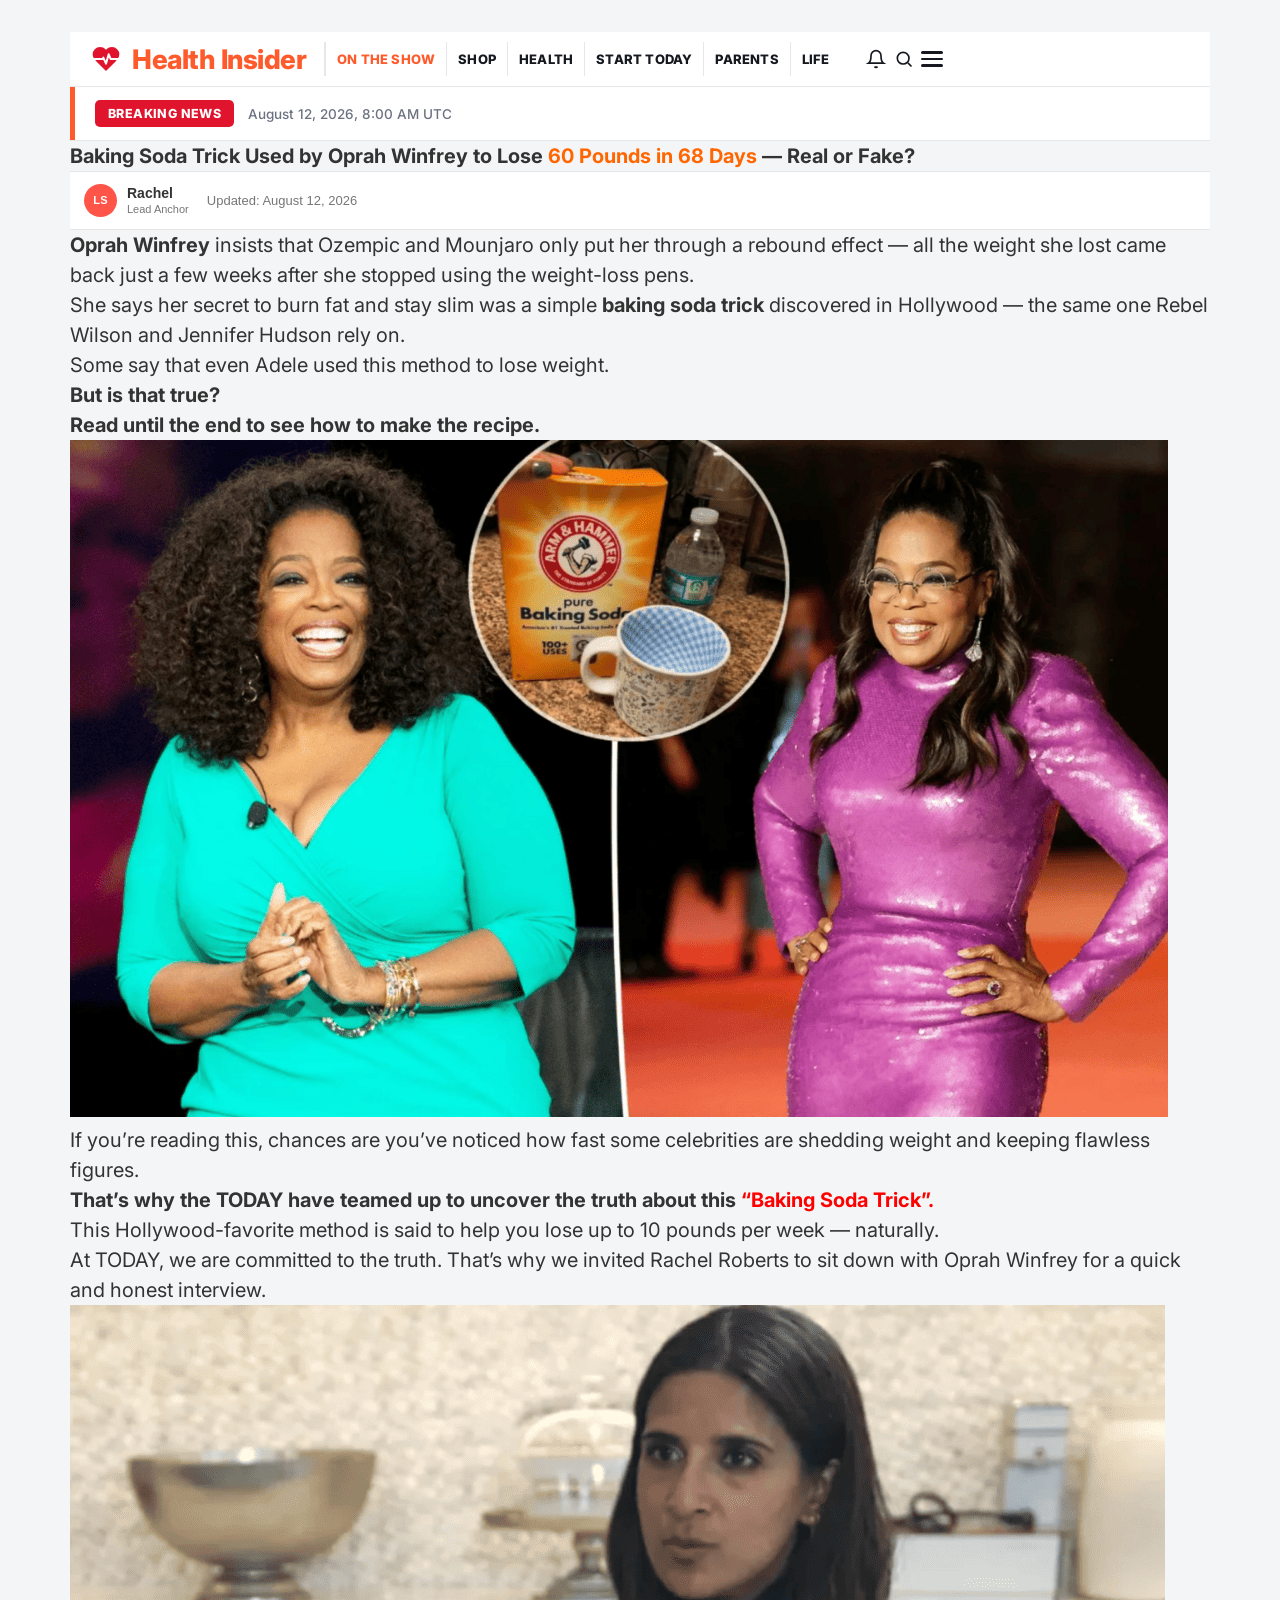
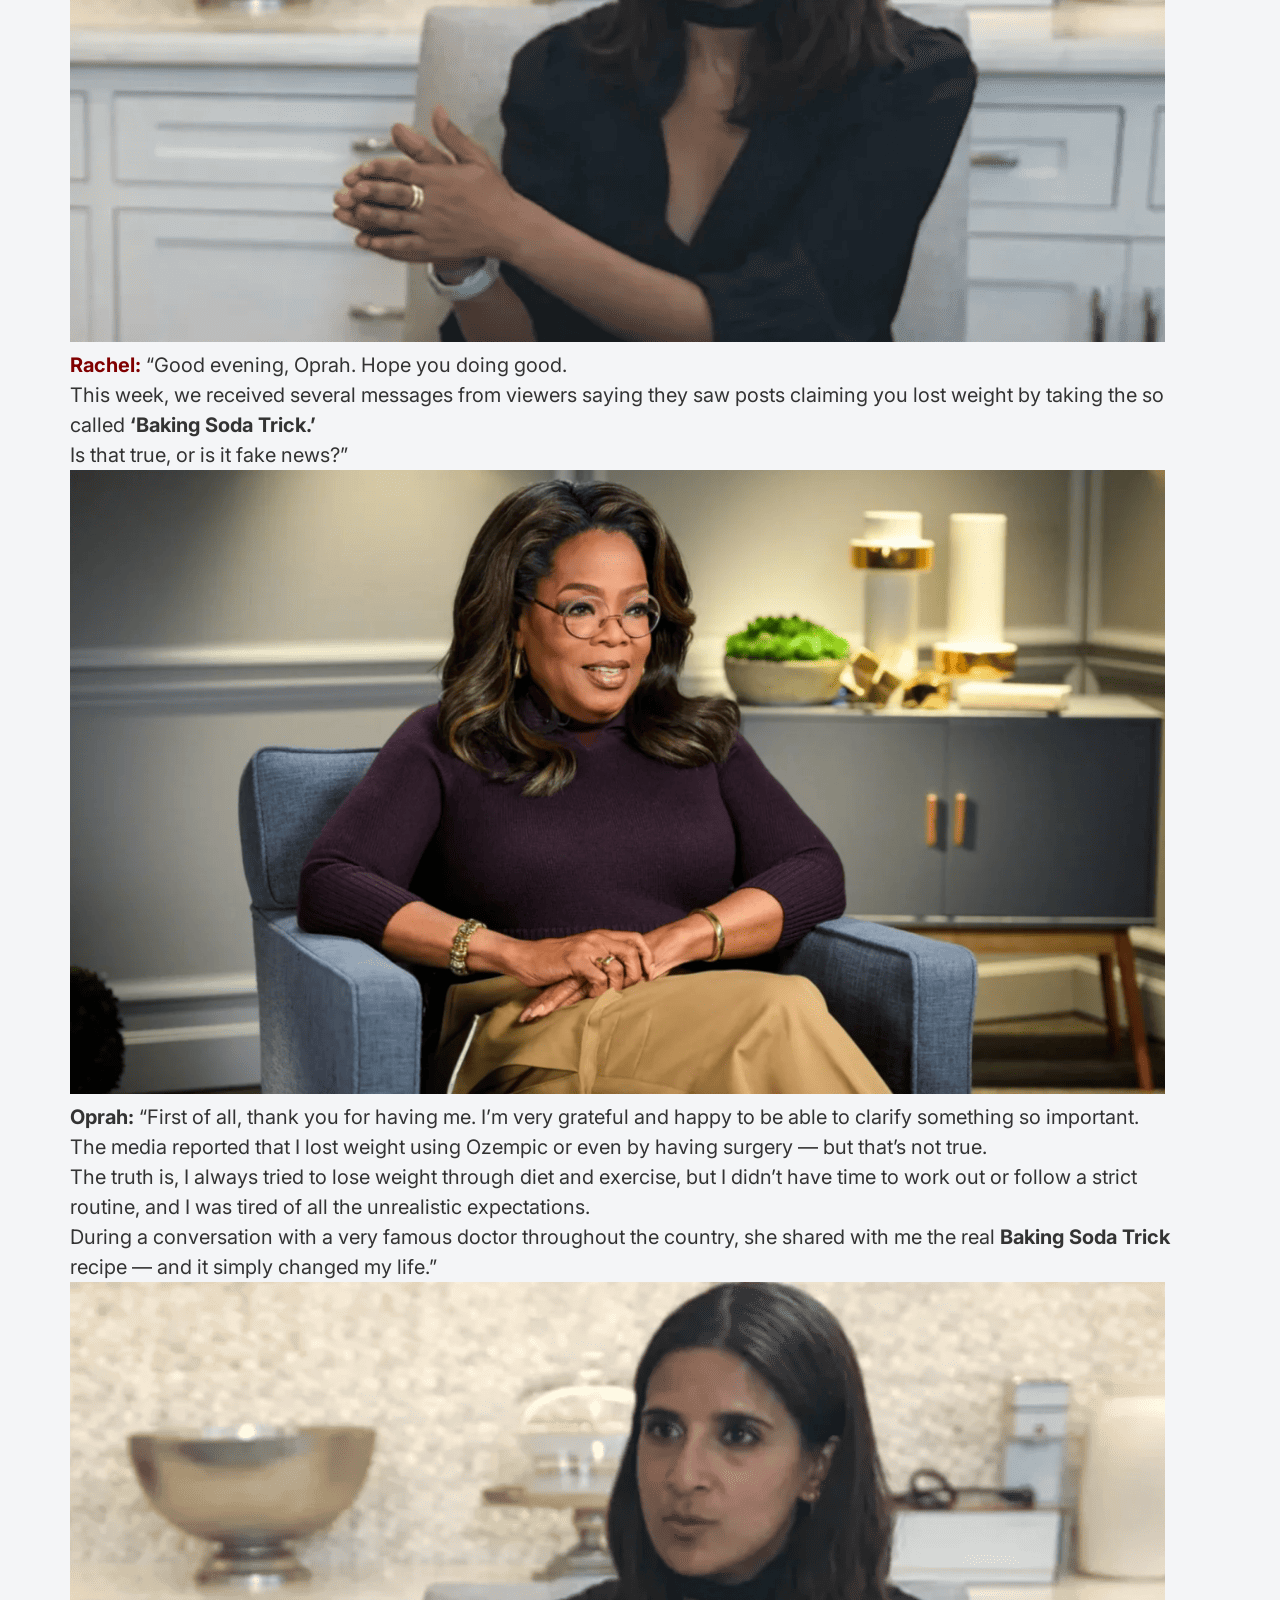
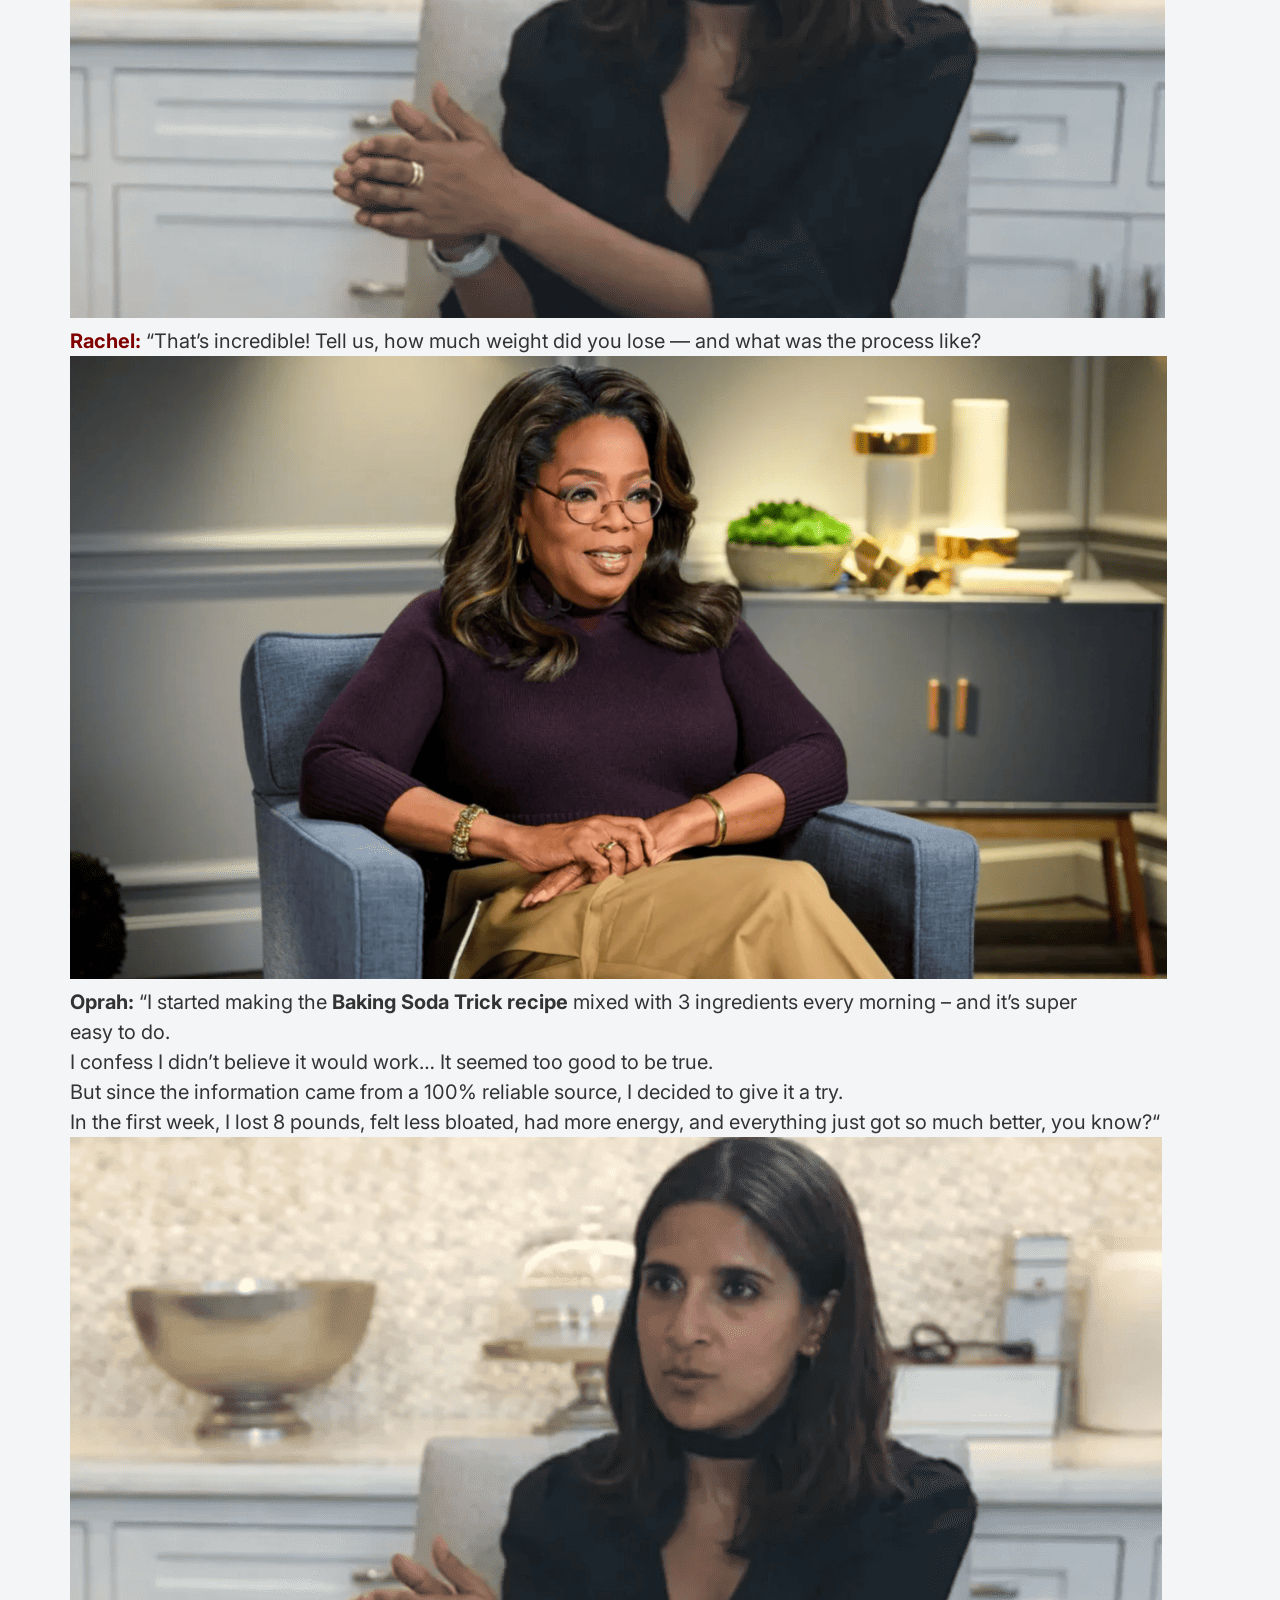
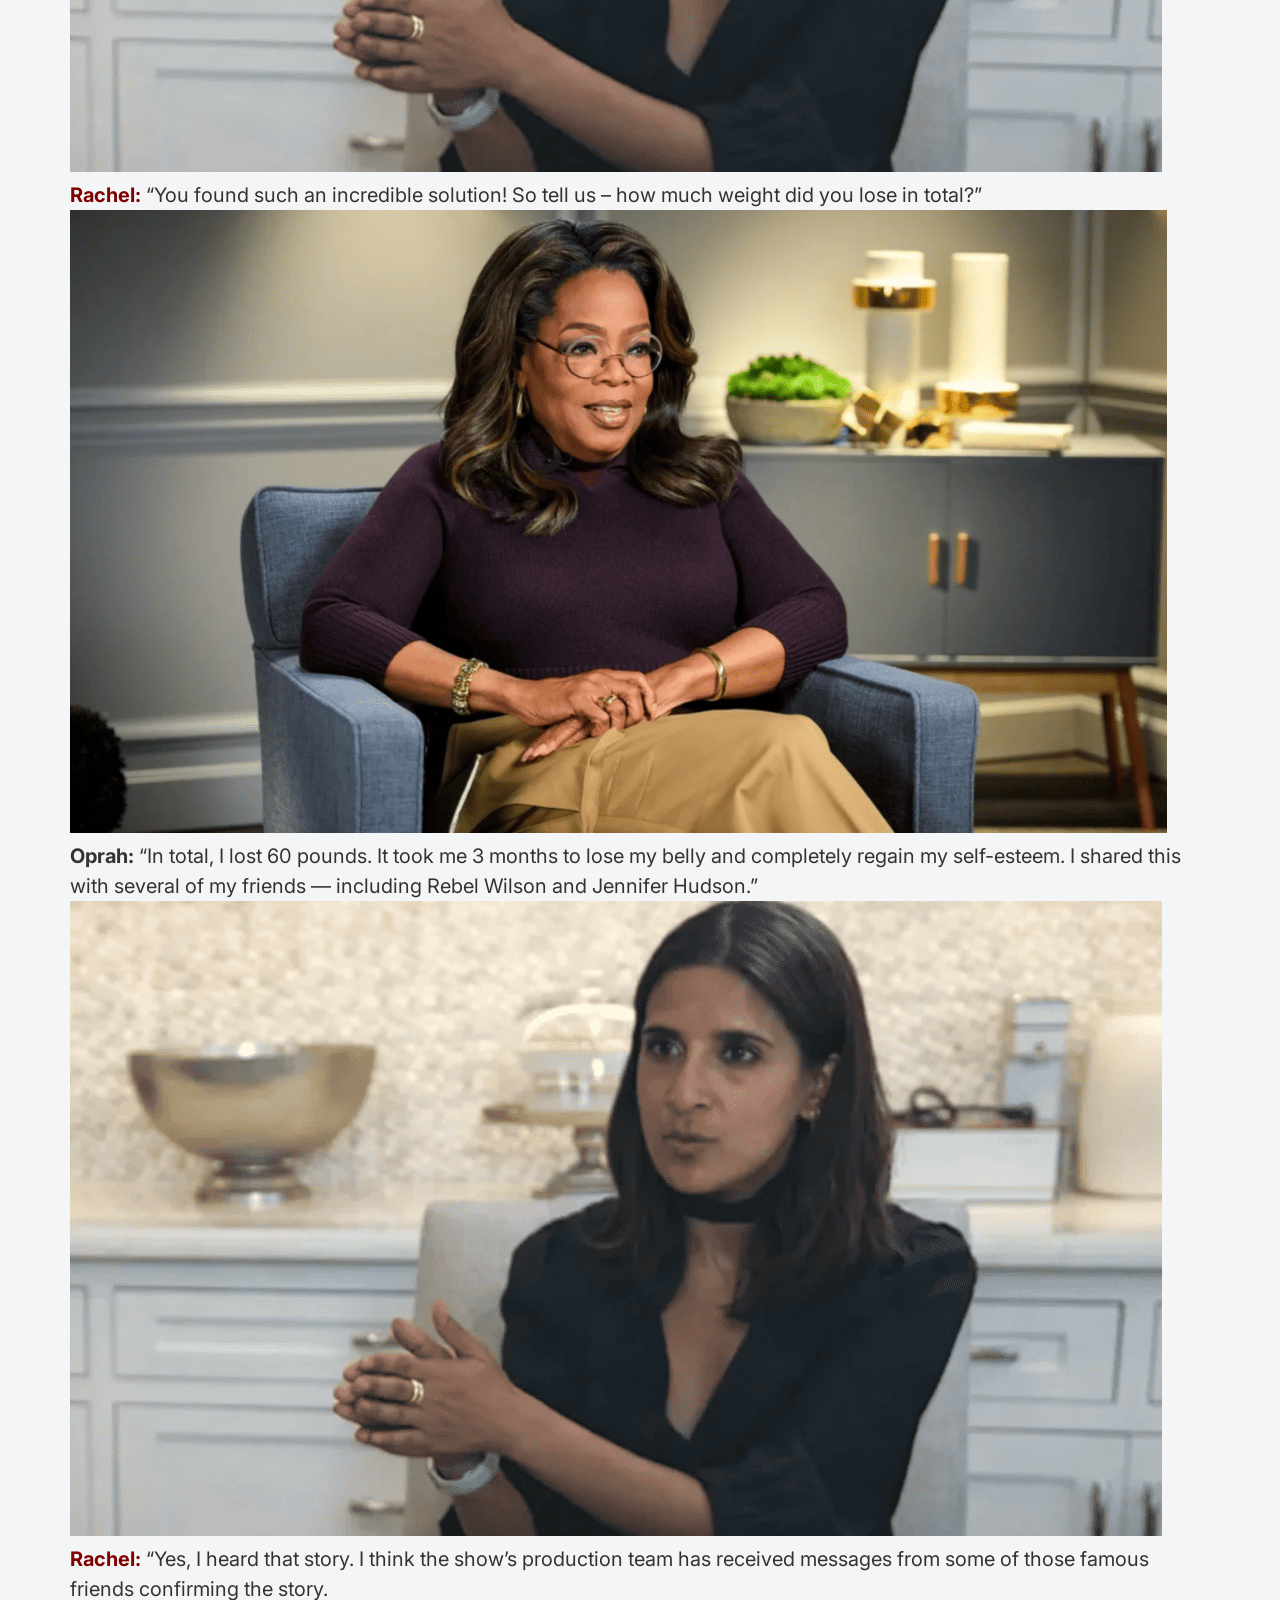
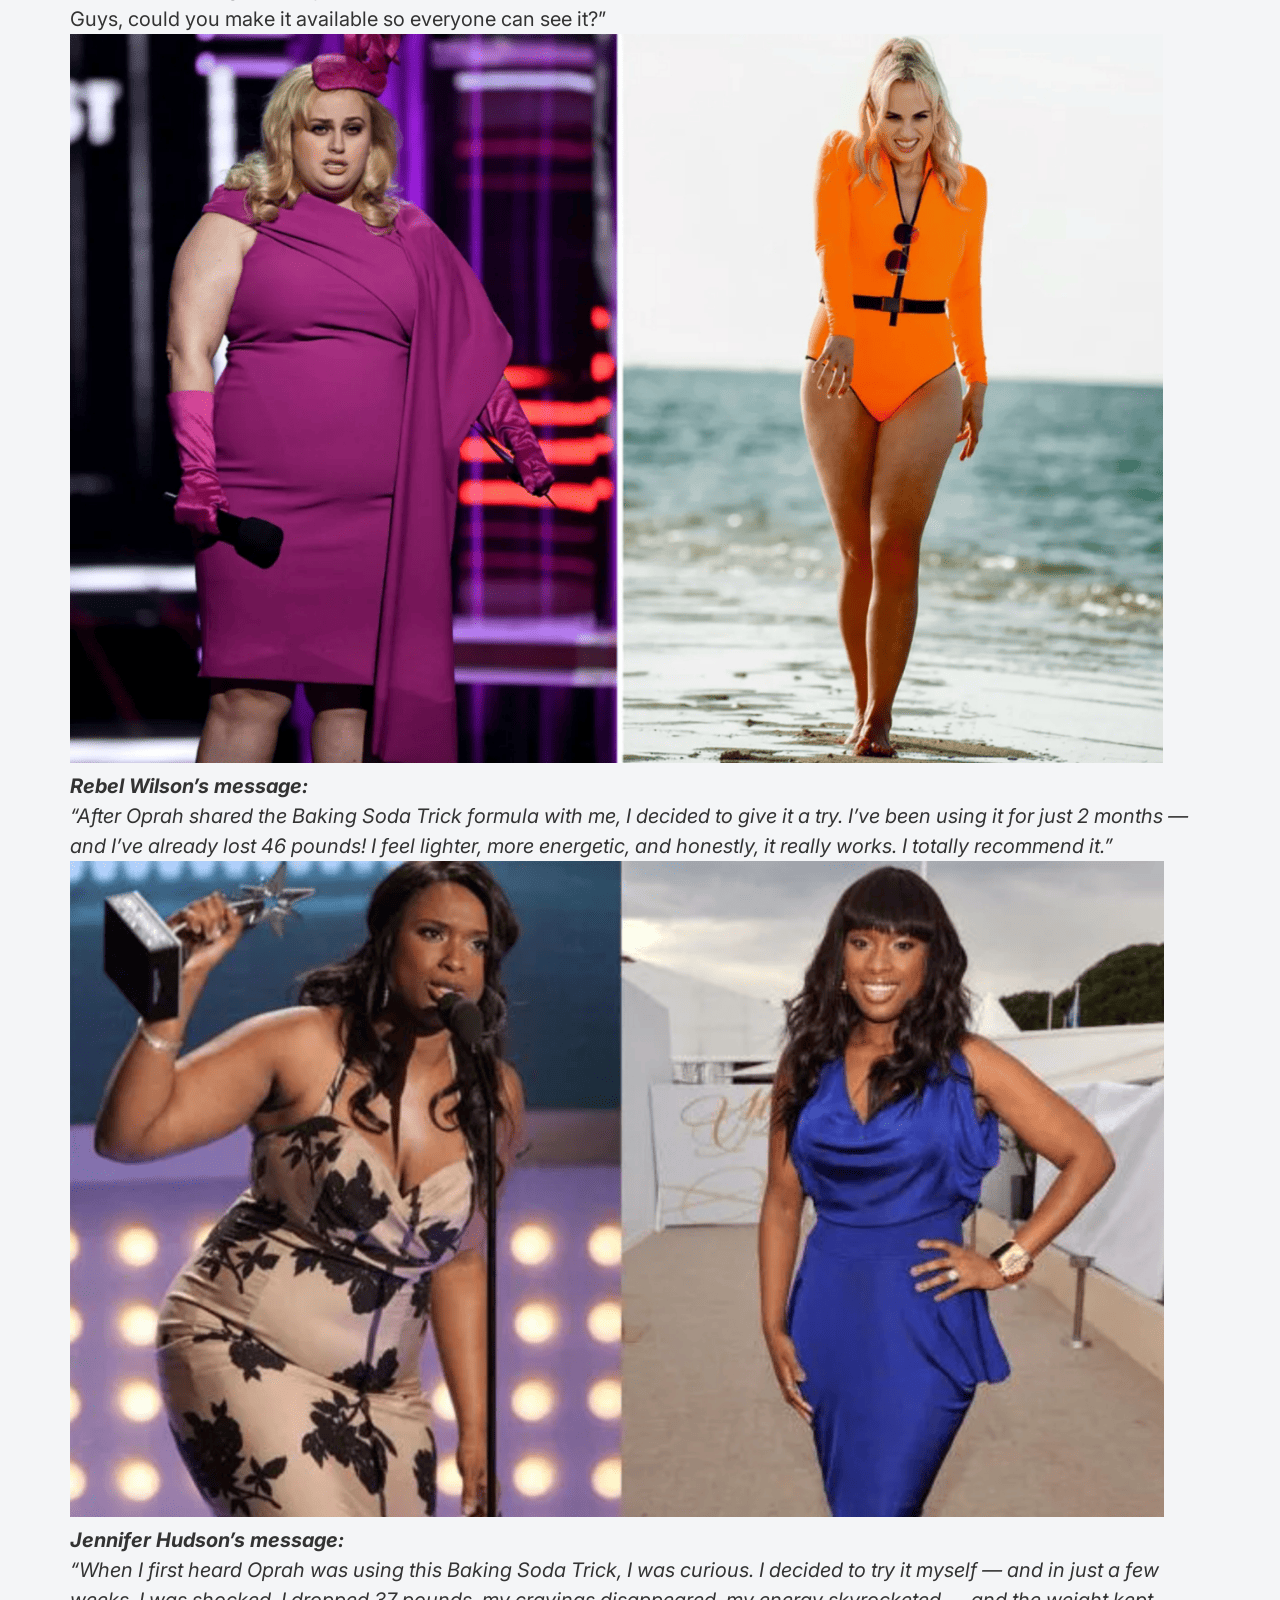
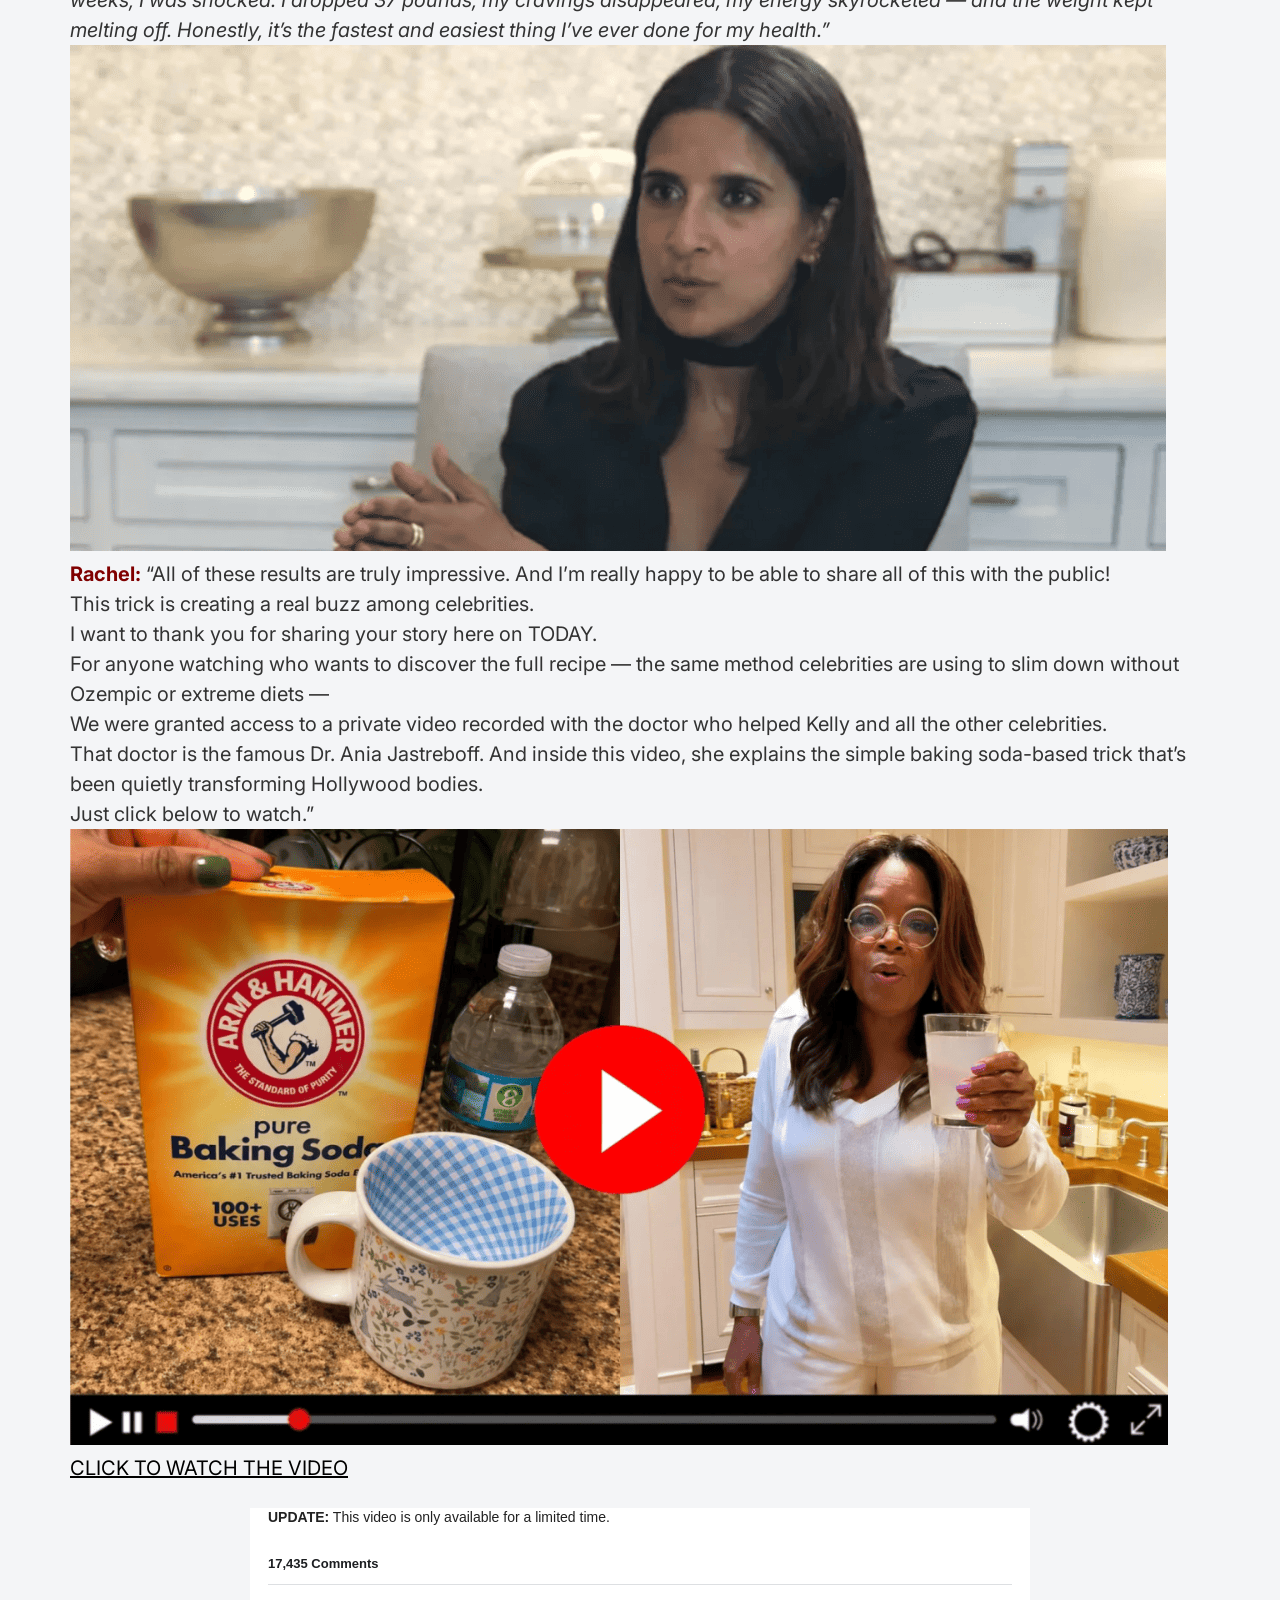
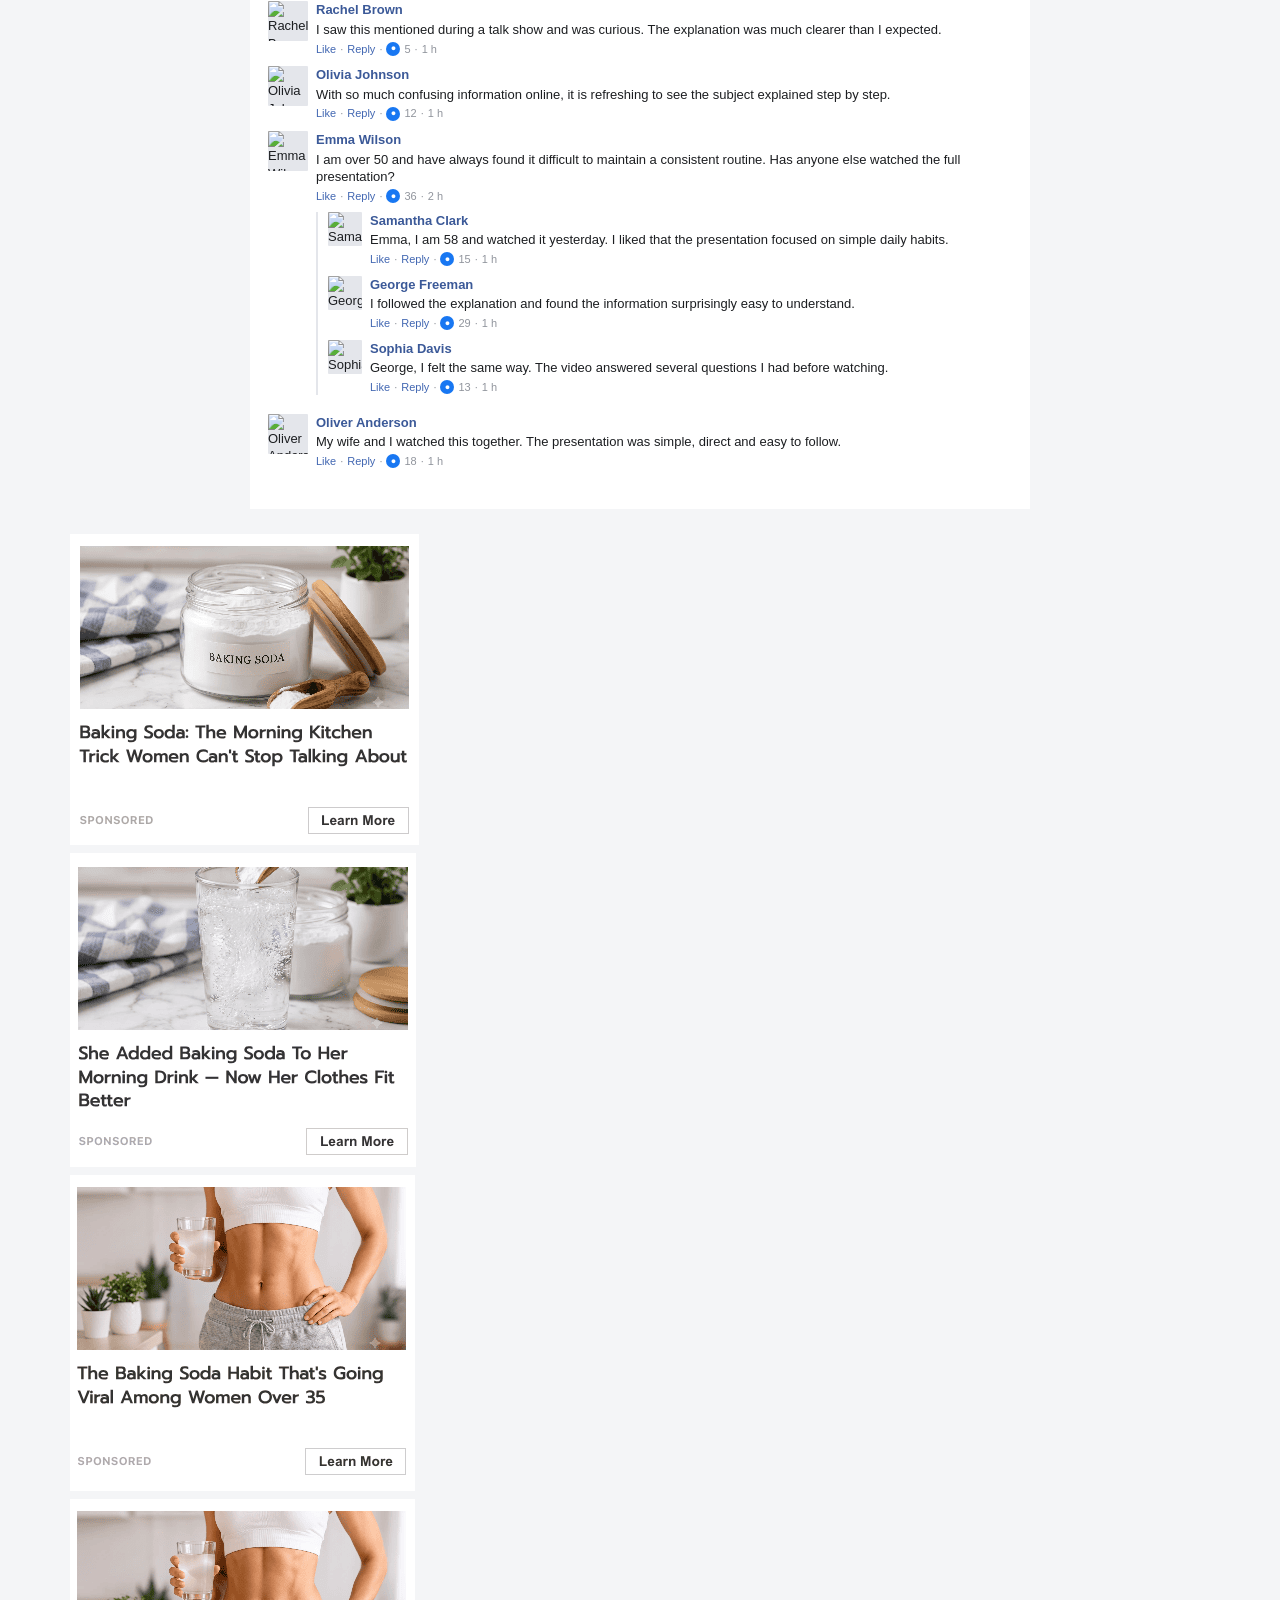
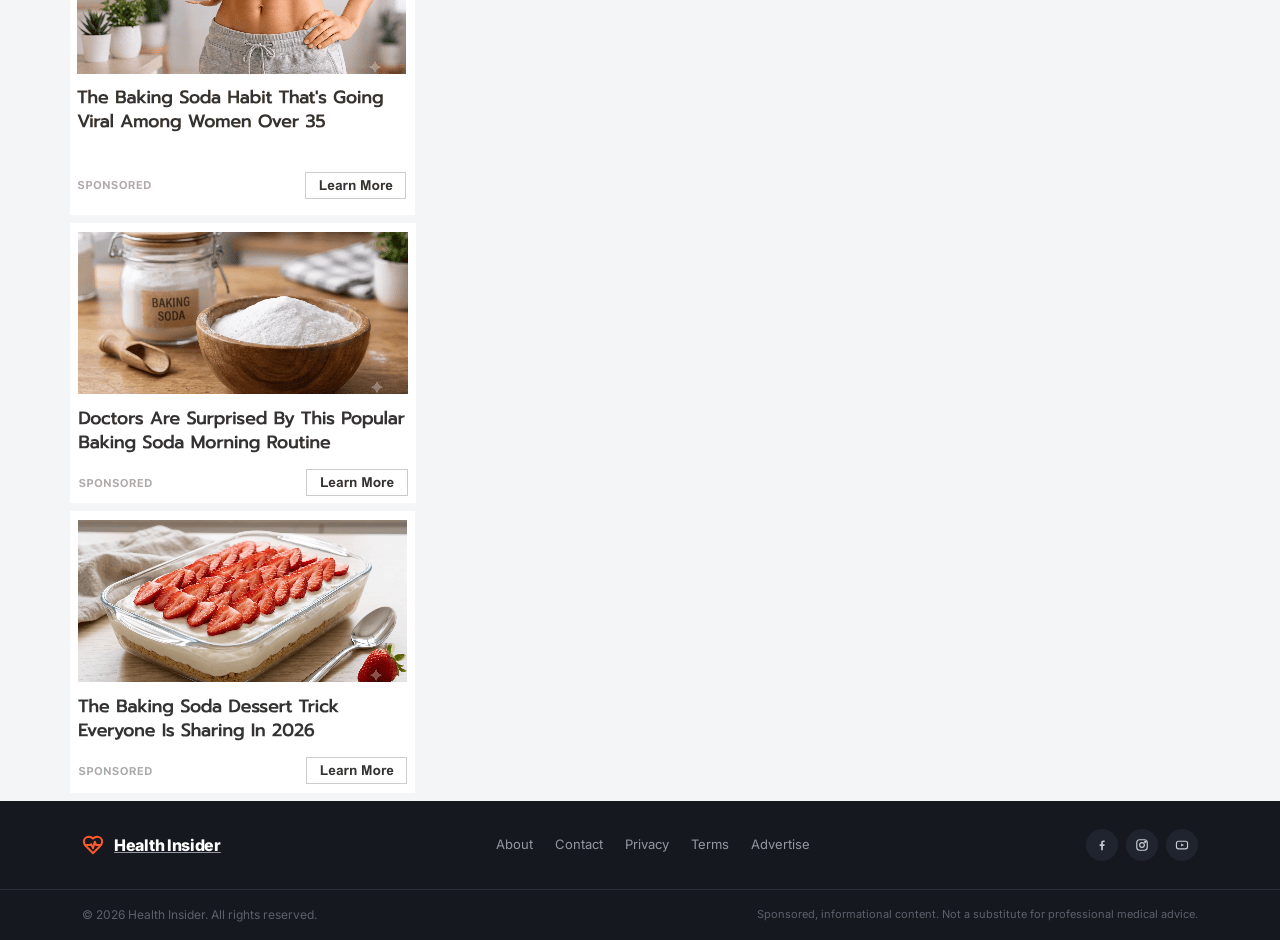
==== adv/index.html @ 17ea4035 "Add files via upload" ====
<!DOCTYPE html><html lang="en-US"><head>
	<meta charset="utf-8">
			<title>HEALTH INSIDER -US – healthinsider-us.online</title>
		<meta name="viewport" content="width=device-width, initial-scale=1">
<meta name="robots" content="max-image-preview:large">
<title>HEALTH INSIDER -US – healthinsider-us.online</title>




<style id="wp-img-auto-sizes-contain-inline-css">
img:is([sizes=auto i],[sizes^="auto," i]){contain-intrinsic-size:3000px 1500px}
/*# sourceURL=wp-img-auto-sizes-contain-inline-css */
</style>
<style id="wp-emoji-styles-inline-css">

	img.wp-smiley, img.emoji {
		display: inline !important;
		border: none !important;
		box-shadow: none !important;
		height: 1em !important;
		width: 1em !important;
		margin: 0 0.07em !important;
		vertical-align: -0.1em !important;
		background: none !important;
		padding: 0 !important;
	}
/*# sourceURL=wp-emoji-styles-inline-css */
</style>
<style id="wp-block-library-inline-css">
:root{--wp-block-synced-color:#7a00df;--wp-block-synced-color--rgb:122,0,223;--wp-bound-block-color:var(--wp-block-synced-color);--wp-editor-canvas-background:#ddd;--wp-admin-theme-color:#007cba;--wp-admin-theme-color--rgb:0,124,186;--wp-admin-theme-color-darker-10:#006ba1;--wp-admin-theme-color-darker-10--rgb:0,107,160.5;--wp-admin-theme-color-darker-20:#005a87;--wp-admin-theme-color-darker-20--rgb:0,90,135;--wp-admin-border-width-focus:2px}@media (min-resolution:192dpi){:root{--wp-admin-border-width-focus:1.5px}}.wp-element-button{cursor:pointer}:root .has-very-light-gray-background-color{background-color:#eee}:root .has-very-dark-gray-background-color{background-color:#313131}:root .has-very-light-gray-color{color:#eee}:root .has-very-dark-gray-color{color:#313131}:root .has-vivid-green-cyan-to-vivid-cyan-blue-gradient-background{background:linear-gradient(135deg,#00d084,#0693e3)}:root .has-purple-crush-gradient-background{background:linear-gradient(135deg,#34e2e4,#4721fb 50%,#ab1dfe)}:root .has-hazy-dawn-gradient-background{background:linear-gradient(135deg,#faaca8,#dad0ec)}:root .has-subdued-olive-gradient-background{background:linear-gradient(135deg,#fafae1,#67a671)}:root .has-atomic-cream-gradient-background{background:linear-gradient(135deg,#fdd79a,#004a59)}:root .has-nightshade-gradient-background{background:linear-gradient(135deg,#330968,#31cdcf)}:root .has-midnight-gradient-background{background:linear-gradient(135deg,#020381,#2874fc)}:root{--wp--preset--font-size--normal:16px;--wp--preset--font-size--huge:42px}.has-regular-font-size{font-size:1em}.has-larger-font-size{font-size:2.625em}.has-normal-font-size{font-size:var(--wp--preset--font-size--normal)}.has-huge-font-size{font-size:var(--wp--preset--font-size--huge)}:root .has-text-align-center{text-align:center}:root .has-text-align-left{text-align:left}:root .has-text-align-right{text-align:right}.has-fit-text{white-space:nowrap!important}#end-resizable-editor-section{display:none}.aligncenter{clear:both}.items-justified-left{justify-content:flex-start}.items-justified-center{justify-content:center}.items-justified-right{justify-content:flex-end}.items-justified-space-between{justify-content:space-between}.screen-reader-text{word-wrap:normal!important;border:0;clip-path:inset(50%);height:1px;margin:-1px;overflow:hidden;padding:0;position:absolute;width:1px}.screen-reader-text:focus{background-color:#ddd;clip-path:none;color:#444;display:block;font-size:1em;height:auto;left:5px;line-height:normal;padding:15px 23px 14px;text-decoration:none;top:5px;width:auto;z-index:100000}html :where(.has-border-color){border-style:solid}html :where([style*=border-color]){border-style:solid}html :where([style*=border-top-color]){border-top-style:solid}html :where([style*=border-right-color]){border-right-style:solid}html :where([style*=border-bottom-color]){border-bottom-style:solid}html :where([style*=border-left-color]){border-left-style:solid}html :where([style*=border-width]){border-style:solid}html :where([style*=border-top-width]){border-top-style:solid}html :where([style*=border-right-width]){border-right-style:solid}html :where([style*=border-bottom-width]){border-bottom-style:solid}html :where([style*=border-left-width]){border-left-style:solid}html :where(img[class*=wp-image-]){height:auto;max-width:100%}:where(figure){margin:0 0 1em}html :where(.is-position-sticky){--wp-admin--admin-bar--position-offset:var(--wp-admin--admin-bar--height,0px)}@media screen and (max-width:600px){html :where(.is-position-sticky){--wp-admin--admin-bar--position-offset:0px}}
/*# sourceURL=/wp-includes/css/dist/block-library/common.min.css */
</style>
<style id="global-styles-inline-css">
:root{--wp--preset--aspect-ratio--square: 1;--wp--preset--aspect-ratio--4-3: 4/3;--wp--preset--aspect-ratio--3-4: 3/4;--wp--preset--aspect-ratio--3-2: 3/2;--wp--preset--aspect-ratio--2-3: 2/3;--wp--preset--aspect-ratio--16-9: 16/9;--wp--preset--aspect-ratio--9-16: 9/16;--wp--preset--color--black: #000000;--wp--preset--color--cyan-bluish-gray: #abb8c3;--wp--preset--color--white: #ffffff;--wp--preset--color--pale-pink: #f78da7;--wp--preset--color--vivid-red: #cf2e2e;--wp--preset--color--luminous-vivid-orange: #ff6900;--wp--preset--color--luminous-vivid-amber: #fcb900;--wp--preset--color--light-green-cyan: #7bdcb5;--wp--preset--color--vivid-green-cyan: #00d084;--wp--preset--color--pale-cyan-blue: #8ed1fc;--wp--preset--color--vivid-cyan-blue: #0693e3;--wp--preset--color--vivid-purple: #9b51e0;--wp--preset--color--color-1: #E1D7C6;--wp--preset--color--color-2: #2C2A29;--wp--preset--color--color-3: #5A504A;--wp--preset--color--light: #ffffff;--wp--preset--color--dark: #0d141a;--wp--preset--color--grey: #B8C0CC;--wp--preset--color--header-background: #E1D7C6;--wp--preset--color--header-text: #0d141a;--wp--preset--color--page-background: #ffffff;--wp--preset--color--page-text: #000000;--wp--preset--gradient--vivid-cyan-blue-to-vivid-purple: linear-gradient(135deg,rgb(6,147,227) 0%,rgb(155,81,224) 100%);--wp--preset--gradient--light-green-cyan-to-vivid-green-cyan: linear-gradient(135deg,rgb(122,220,180) 0%,rgb(0,208,130) 100%);--wp--preset--gradient--luminous-vivid-amber-to-luminous-vivid-orange: linear-gradient(135deg,rgb(252,185,0) 0%,rgb(255,105,0) 100%);--wp--preset--gradient--luminous-vivid-orange-to-vivid-red: linear-gradient(135deg,rgb(255,105,0) 0%,rgb(207,46,46) 100%);--wp--preset--gradient--very-light-gray-to-cyan-bluish-gray: linear-gradient(135deg,rgb(238,238,238) 0%,rgb(169,184,195) 100%);--wp--preset--gradient--cool-to-warm-spectrum: linear-gradient(135deg,rgb(74,234,220) 0%,rgb(151,120,209) 20%,rgb(207,42,186) 40%,rgb(238,44,130) 60%,rgb(251,105,98) 80%,rgb(254,248,76) 100%);--wp--preset--gradient--blush-light-purple: linear-gradient(135deg,rgb(255,206,236) 0%,rgb(152,150,240) 100%);--wp--preset--gradient--blush-bordeaux: linear-gradient(135deg,rgb(254,205,165) 0%,rgb(254,45,45) 50%,rgb(107,0,62) 100%);--wp--preset--gradient--luminous-dusk: linear-gradient(135deg,rgb(255,203,112) 0%,rgb(199,81,192) 50%,rgb(65,88,208) 100%);--wp--preset--gradient--pale-ocean: linear-gradient(135deg,rgb(255,245,203) 0%,rgb(182,227,212) 50%,rgb(51,167,181) 100%);--wp--preset--gradient--electric-grass: linear-gradient(135deg,rgb(202,248,128) 0%,rgb(113,206,126) 100%);--wp--preset--gradient--midnight: linear-gradient(135deg,rgb(2,3,129) 0%,rgb(40,116,252) 100%);--wp--preset--gradient--gradient-one: linear-gradient(135deg, #E1D7C6 0%, #D4A373 100%);--wp--preset--font-size--small: 12px;--wp--preset--font-size--medium: 16px;--wp--preset--font-size--large: 18px;--wp--preset--font-size--x-large: 38px;--wp--preset--font-size--xx-large: 60px;--wp--preset--font-family--system: -apple-system,BlinkMacSystemFont,"Segoe UI",Roboto,Oxygen-Sans,Ubuntu,Cantarell,"Helvetica Neue",sans-serif;--wp--preset--font-family--serif: "Times New Roman","New York",Times,"Noto Serif",serif;--wp--preset--font-family--monospace: Consolas,Menlo,Monaco,"SF Mono","DejaVu Sans Mono","Roboto Mono","Courier New",Courier,monospace;--wp--preset--font-family--dmsans: DMSans, sans-serif;--wp--preset--font-family--caudex: Caudex, serif;--wp--preset--font-family--cormorant: Cormorant, serif;--wp--preset--font-family--dmserif-display: DMSerifDisplay, serif;--wp--preset--font-family--firasans: FiraSans, sans-serif;--wp--preset--font-family--gruppo: Gruppo, sans-serif;--wp--preset--font-family--junge: Junge, serif;--wp--preset--font-family--montserrat: Montserrat, sans-serif;--wp--preset--font-family--nunitosans: NunitoSans, sans-serif;--wp--preset--font-family--playfairdisplay: PlayfairDisplay, serif;--wp--preset--font-family--poppins: Poppins, sans-serif;--wp--preset--font-family--prompt: Prompt, sans-serif;--wp--preset--font-family--prostoone: ProstoOne, sans-serif;--wp--preset--font-family--roboto: Roboto, sans-serif;--wp--preset--font-family--titilliumweb: TitilliumWeb, sans-serif;--wp--preset--font-family--trirong: Trirong, serif;--wp--preset--font-family--lato: Lato, sans-serif;--wp--preset--font-family--ibm-plex-mono: IBM Plex Mono, monospace, sans-serif;--wp--preset--font-family--prata: Prata, serif;--wp--preset--font-family--catamaran: Catamaran, sans-serif;--wp--preset--font-family--open-sans: Open Sans, sans-serif;--wp--preset--font-family--manrope: Manrope, sans-serif;--wp--preset--spacing--20: 0.44rem;--wp--preset--spacing--30: 0.67rem;--wp--preset--spacing--40: 1rem;--wp--preset--spacing--50: 1.5rem;--wp--preset--spacing--60: 2.25rem;--wp--preset--spacing--70: 3.38rem;--wp--preset--spacing--80: 5.06rem;--wp--preset--shadow--natural: 6px 6px 9px rgba(0, 0, 0, 0.2);--wp--preset--shadow--deep: 12px 12px 50px rgba(0, 0, 0, 0.4);--wp--preset--shadow--sharp: 6px 6px 0px rgba(0, 0, 0, 0.2);--wp--preset--shadow--outlined: 6px 6px 0px -3px rgb(255, 255, 255), 6px 6px rgb(0, 0, 0);--wp--preset--shadow--crisp: 6px 6px 0px rgb(0, 0, 0);}:root { --wp--style--global--content-size: 700px;--wp--style--global--wide-size: 1100px; }:where(body) { margin: 0; }.wp-site-blocks { padding-top: var(--wp--style--root--padding-top); padding-bottom: var(--wp--style--root--padding-bottom); }.has-global-padding { padding-right: var(--wp--style--root--padding-right); padding-left: var(--wp--style--root--padding-left); }.has-global-padding > .alignfull { margin-right: calc(var(--wp--style--root--padding-right) * -1); margin-left: calc(var(--wp--style--root--padding-left) * -1); }.has-global-padding :where(:not(.alignfull.is-layout-flow) > .has-global-padding:not(.wp-block-block, .alignfull)) { padding-right: 0; padding-left: 0; }.has-global-padding :where(:not(.alignfull.is-layout-flow) > .has-global-padding:not(.wp-block-block, .alignfull)) > .alignfull { margin-left: 0; margin-right: 0; }.wp-site-blocks > .alignleft { float: left; margin-right: 2em; }.wp-site-blocks > .alignright { float: right; margin-left: 2em; }.wp-site-blocks > .aligncenter { justify-content: center; margin-left: auto; margin-right: auto; }:where(.wp-site-blocks) > * { margin-block-start: 40px; margin-block-end: 0; }:where(.wp-site-blocks) > :first-child { margin-block-start: 0; }:where(.wp-site-blocks) > :last-child { margin-block-end: 0; }:root { --wp--style--block-gap: 40px; }:root :where(.is-layout-flow) > :first-child{margin-block-start: 0;}:root :where(.is-layout-flow) > :last-child{margin-block-end: 0;}:root :where(.is-layout-flow) > *{margin-block-start: 40px;margin-block-end: 0;}:root :where(.is-layout-constrained) > :first-child{margin-block-start: 0;}:root :where(.is-layout-constrained) > :last-child{margin-block-end: 0;}:root :where(.is-layout-constrained) > *{margin-block-start: 40px;margin-block-end: 0;}:root :where(.is-layout-flex){gap: 40px;}:root :where(.is-layout-grid){gap: 40px;}.is-layout-flow > .alignleft{float: left;margin-inline-start: 0;margin-inline-end: 2em;}.is-layout-flow > .alignright{float: right;margin-inline-start: 2em;margin-inline-end: 0;}.is-layout-flow > .aligncenter{margin-left: auto !important;margin-right: auto !important;}.is-layout-constrained > .alignleft{float: left;margin-inline-start: 0;margin-inline-end: 2em;}.is-layout-constrained > .alignright{float: right;margin-inline-start: 2em;margin-inline-end: 0;}.is-layout-constrained > .aligncenter{margin-left: auto !important;margin-right: auto !important;}.is-layout-constrained > :where(:not(.alignleft):not(.alignright):not(.alignfull)){max-width: var(--wp--style--global--content-size);margin-left: auto !important;margin-right: auto !important;}.is-layout-constrained > .alignwide{max-width: var(--wp--style--global--wide-size);}body .is-layout-flex{display: flex;}.is-layout-flex{flex-wrap: wrap;align-items: center;}.is-layout-flex > :is(*, div){margin: 0;}body .is-layout-grid{display: grid;}.is-layout-grid > :is(*, div){margin: 0;}body{background-color: var(--wp--preset--color--page-background);color: var(--wp--preset--color--page-text);font-family: Montserrat, sans-serif;font-size: var(--wp--preset--font-size--medium);line-height: 1.5;--wp--style--root--padding-top: 0px;--wp--style--root--padding-right: var(--wp--preset--spacing--50);--wp--style--root--padding-bottom: 0px;--wp--style--root--padding-left: var(--wp--preset--spacing--50);}a:where(:not(.wp-element-button)){color: var(--wp--preset--color--contrast);}:root :where(a:where(:not(.wp-element-button)):hover){color: var(--wp--preset--color--contrast);text-decoration: none;}:root :where(a:where(:not(.wp-element-button)):focus){color: var(--wp--preset--color--contrast);}:root :where(a:where(:not(.wp-element-button)):active){color: var(--wp--preset--color--contrast);}h1, h2, h3, h4, h5, h6{font-family: FiraSans, sans-serif;}:root :where(.wp-element-button, .wp-block-button__link){background-color: var(--wp--preset--color--primary);border-radius: 28px;border-color: var(--wp--preset--color--transparent);border-width: 1px;border-style: solid;color: var(--wp--preset--color--contrast);font-family: inherit;font-size: var(--wp--preset--font-size--small);font-style: inherit;font-weight: 500;letter-spacing: inherit;line-height: inherit;padding-top: var(--wp--preset--spacing--30);padding-right: var(--wp--preset--spacing--30);padding-bottom: var(--wp--preset--spacing--30);padding-left: var(--wp--preset--spacing--30);text-decoration: none;text-transform: inherit;}:root :where(.wp-element-button:hover, .wp-block-button__link:hover){border-color: var(--wp--preset--color--secondary);}:root :where(.wp-element-caption, .wp-block-audio figcaption, .wp-block-embed figcaption, .wp-block-gallery figcaption, .wp-block-image figcaption, .wp-block-table figcaption, .wp-block-video figcaption){color: var(--wp--preset--color--primary);}cite{color: var(--wp--preset--color--primary);}.has-black-color{color: var(--wp--preset--color--black) !important;}.has-cyan-bluish-gray-color{color: var(--wp--preset--color--cyan-bluish-gray) !important;}.has-white-color{color: var(--wp--preset--color--white) !important;}.has-pale-pink-color{color: var(--wp--preset--color--pale-pink) !important;}.has-vivid-red-color{color: var(--wp--preset--color--vivid-red) !important;}.has-luminous-vivid-orange-color{color: var(--wp--preset--color--luminous-vivid-orange) !important;}.has-luminous-vivid-amber-color{color: var(--wp--preset--color--luminous-vivid-amber) !important;}.has-light-green-cyan-color{color: var(--wp--preset--color--light-green-cyan) !important;}.has-vivid-green-cyan-color{color: var(--wp--preset--color--vivid-green-cyan) !important;}.has-pale-cyan-blue-color{color: var(--wp--preset--color--pale-cyan-blue) !important;}.has-vivid-cyan-blue-color{color: var(--wp--preset--color--vivid-cyan-blue) !important;}.has-vivid-purple-color{color: var(--wp--preset--color--vivid-purple) !important;}.has-color-1-color{color: var(--wp--preset--color--color-1) !important;}.has-color-2-color{color: var(--wp--preset--color--color-2) !important;}.has-color-3-color{color: var(--wp--preset--color--color-3) !important;}.has-light-color{color: var(--wp--preset--color--light) !important;}.has-dark-color{color: var(--wp--preset--color--dark) !important;}.has-grey-color{color: var(--wp--preset--color--grey) !important;}.has-header-background-color{color: var(--wp--preset--color--header-background) !important;}.has-header-text-color{color: var(--wp--preset--color--header-text) !important;}.has-page-background-color{color: var(--wp--preset--color--page-background) !important;}.has-page-text-color{color: var(--wp--preset--color--page-text) !important;}.has-black-background-color{background-color: var(--wp--preset--color--black) !important;}.has-cyan-bluish-gray-background-color{background-color: var(--wp--preset--color--cyan-bluish-gray) !important;}.has-white-background-color{background-color: var(--wp--preset--color--white) !important;}.has-pale-pink-background-color{background-color: var(--wp--preset--color--pale-pink) !important;}.has-vivid-red-background-color{background-color: var(--wp--preset--color--vivid-red) !important;}.has-luminous-vivid-orange-background-color{background-color: var(--wp--preset--color--luminous-vivid-orange) !important;}.has-luminous-vivid-amber-background-color{background-color: var(--wp--preset--color--luminous-vivid-amber) !important;}.has-light-green-cyan-background-color{background-color: var(--wp--preset--color--light-green-cyan) !important;}.has-vivid-green-cyan-background-color{background-color: var(--wp--preset--color--vivid-green-cyan) !important;}.has-pale-cyan-blue-background-color{background-color: var(--wp--preset--color--pale-cyan-blue) !important;}.has-vivid-cyan-blue-background-color{background-color: var(--wp--preset--color--vivid-cyan-blue) !important;}.has-vivid-purple-background-color{background-color: var(--wp--preset--color--vivid-purple) !important;}.has-color-1-background-color{background-color: var(--wp--preset--color--color-1) !important;}.has-color-2-background-color{background-color: var(--wp--preset--color--color-2) !important;}.has-color-3-background-color{background-color: var(--wp--preset--color--color-3) !important;}.has-light-background-color{background-color: var(--wp--preset--color--light) !important;}.has-dark-background-color{background-color: var(--wp--preset--color--dark) !important;}.has-grey-background-color{background-color: var(--wp--preset--color--grey) !important;}.has-header-background-background-color{background-color: var(--wp--preset--color--header-background) !important;}.has-header-text-background-color{background-color: var(--wp--preset--color--header-text) !important;}.has-page-background-background-color{background-color: var(--wp--preset--color--page-background) !important;}.has-page-text-background-color{background-color: var(--wp--preset--color--page-text) !important;}.has-black-border-color{border-color: var(--wp--preset--color--black) !important;}.has-cyan-bluish-gray-border-color{border-color: var(--wp--preset--color--cyan-bluish-gray) !important;}.has-white-border-color{border-color: var(--wp--preset--color--white) !important;}.has-pale-pink-border-color{border-color: var(--wp--preset--color--pale-pink) !important;}.has-vivid-red-border-color{border-color: var(--wp--preset--color--vivid-red) !important;}.has-luminous-vivid-orange-border-color{border-color: var(--wp--preset--color--luminous-vivid-orange) !important;}.has-luminous-vivid-amber-border-color{border-color: var(--wp--preset--color--luminous-vivid-amber) !important;}.has-light-green-cyan-border-color{border-color: var(--wp--preset--color--light-green-cyan) !important;}.has-vivid-green-cyan-border-color{border-color: var(--wp--preset--color--vivid-green-cyan) !important;}.has-pale-cyan-blue-border-color{border-color: var(--wp--preset--color--pale-cyan-blue) !important;}.has-vivid-cyan-blue-border-color{border-color: var(--wp--preset--color--vivid-cyan-blue) !important;}.has-vivid-purple-border-color{border-color: var(--wp--preset--color--vivid-purple) !important;}.has-color-1-border-color{border-color: var(--wp--preset--color--color-1) !important;}.has-color-2-border-color{border-color: var(--wp--preset--color--color-2) !important;}.has-color-3-border-color{border-color: var(--wp--preset--color--color-3) !important;}.has-light-border-color{border-color: var(--wp--preset--color--light) !important;}.has-dark-border-color{border-color: var(--wp--preset--color--dark) !important;}.has-grey-border-color{border-color: var(--wp--preset--color--grey) !important;}.has-header-background-border-color{border-color: var(--wp--preset--color--header-background) !important;}.has-header-text-border-color{border-color: var(--wp--preset--color--header-text) !important;}.has-page-background-border-color{border-color: var(--wp--preset--color--page-background) !important;}.has-page-text-border-color{border-color: var(--wp--preset--color--page-text) !important;}.has-vivid-cyan-blue-to-vivid-purple-gradient-background{background: var(--wp--preset--gradient--vivid-cyan-blue-to-vivid-purple) !important;}.has-light-green-cyan-to-vivid-green-cyan-gradient-background{background: var(--wp--preset--gradient--light-green-cyan-to-vivid-green-cyan) !important;}.has-luminous-vivid-amber-to-luminous-vivid-orange-gradient-background{background: var(--wp--preset--gradient--luminous-vivid-amber-to-luminous-vivid-orange) !important;}.has-luminous-vivid-orange-to-vivid-red-gradient-background{background: var(--wp--preset--gradient--luminous-vivid-orange-to-vivid-red) !important;}.has-very-light-gray-to-cyan-bluish-gray-gradient-background{background: var(--wp--preset--gradient--very-light-gray-to-cyan-bluish-gray) !important;}.has-cool-to-warm-spectrum-gradient-background{background: var(--wp--preset--gradient--cool-to-warm-spectrum) !important;}.has-blush-light-purple-gradient-background{background: var(--wp--preset--gradient--blush-light-purple) !important;}.has-blush-bordeaux-gradient-background{background: var(--wp--preset--gradient--blush-bordeaux) !important;}.has-luminous-dusk-gradient-background{background: var(--wp--preset--gradient--luminous-dusk) !important;}.has-pale-ocean-gradient-background{background: var(--wp--preset--gradient--pale-ocean) !important;}.has-electric-grass-gradient-background{background: var(--wp--preset--gradient--electric-grass) !important;}.has-midnight-gradient-background{background: var(--wp--preset--gradient--midnight) !important;}.has-gradient-one-gradient-background{background: var(--wp--preset--gradient--gradient-one) !important;}.has-small-font-size{font-size: var(--wp--preset--font-size--small) !important;}.has-medium-font-size{font-size: var(--wp--preset--font-size--medium) !important;}.has-large-font-size{font-size: var(--wp--preset--font-size--large) !important;}.has-x-large-font-size{font-size: var(--wp--preset--font-size--x-large) !important;}.has-xx-large-font-size{font-size: var(--wp--preset--font-size--xx-large) !important;}.has-system-font-family{font-family: var(--wp--preset--font-family--system) !important;}.has-serif-font-family{font-family: var(--wp--preset--font-family--serif) !important;}.has-monospace-font-family{font-family: var(--wp--preset--font-family--monospace) !important;}.has-dmsans-font-family{font-family: var(--wp--preset--font-family--dmsans) !important;}.has-caudex-font-family{font-family: var(--wp--preset--font-family--caudex) !important;}.has-cormorant-font-family{font-family: var(--wp--preset--font-family--cormorant) !important;}.has-dmserif-display-font-family{font-family: var(--wp--preset--font-family--dmserif-display) !important;}.has-firasans-font-family{font-family: var(--wp--preset--font-family--firasans) !important;}.has-gruppo-font-family{font-family: var(--wp--preset--font-family--gruppo) !important;}.has-junge-font-family{font-family: var(--wp--preset--font-family--junge) !important;}.has-montserrat-font-family{font-family: var(--wp--preset--font-family--montserrat) !important;}.has-nunitosans-font-family{font-family: var(--wp--preset--font-family--nunitosans) !important;}.has-playfairdisplay-font-family{font-family: var(--wp--preset--font-family--playfairdisplay) !important;}.has-poppins-font-family{font-family: var(--wp--preset--font-family--poppins) !important;}.has-prompt-font-family{font-family: var(--wp--preset--font-family--prompt) !important;}.has-prostoone-font-family{font-family: var(--wp--preset--font-family--prostoone) !important;}.has-roboto-font-family{font-family: var(--wp--preset--font-family--roboto) !important;}.has-titilliumweb-font-family{font-family: var(--wp--preset--font-family--titilliumweb) !important;}.has-trirong-font-family{font-family: var(--wp--preset--font-family--trirong) !important;}.has-lato-font-family{font-family: var(--wp--preset--font-family--lato) !important;}.has-ibm-plex-mono-font-family{font-family: var(--wp--preset--font-family--ibm-plex-mono) !important;}.has-prata-font-family{font-family: var(--wp--preset--font-family--prata) !important;}.has-catamaran-font-family{font-family: var(--wp--preset--font-family--catamaran) !important;}.has-open-sans-font-family{font-family: var(--wp--preset--font-family--open-sans) !important;}.has-manrope-font-family{font-family: var(--wp--preset--font-family--manrope) !important;}
/*# sourceURL=global-styles-inline-css */
</style>
<style id="wp-block-template-skip-link-inline-css">
/*! This file is auto-generated */
.skip-link.screen-reader-text{border:0;clip-path:inset(50%);height:1px;margin:-1px;overflow:hidden;padding:0;position:absolute!important;width:1px;word-wrap:normal!important;word-break:normal!important}.skip-link.screen-reader-text:focus{background-color:#eee;clip-path:none;color:#444;display:block;font-size:1em;height:auto;left:5px;line-height:normal;padding:15px 23px 14px;text-decoration:none;top:5px;width:auto;z-index:100000}
/*# sourceURL=/wp-includes/css/wp-block-template-skip-link.min.css */
</style>
<link rel="stylesheet" id="hostinger-ai-style-css" href="css/style.min_1.css" media="all">
<style id="hostinger-ai-style-inline-css">
.hostinger-ai-fade-up { opacity: 0; }
/*# sourceURL=hostinger-ai-style-inline-css */
</style>
<link rel="stylesheet" id="elementor-frontend-css" href="css/frontend.min_1.css" media="all">
<style id="elementor-frontend-inline-css">
.hostinger-elementor-aos { opacity: 0; } .hostinger-elementor-aos.aos-animate { opacity: 1; }
.e-heading-base a, .e-paragraph-base a { all: unset; cursor: pointer; }form[data-element_type="e-form"].form-state-success [data-element_type="e-form-success-message"],form[data-element_type="e-form"].form-state-error [data-element_type="e-form-error-message"]{ display: block; }
/*# sourceURL=elementor-frontend-inline-css */
</style>
<link rel="stylesheet" id="elementor-post-6-css" href="css/post-6_1.css" media="all">
<link rel="stylesheet" id="base-desktop-css" href="css/base-desktop.css" media="all">
<link rel="stylesheet" id="local-42-frontend-desktop-css" href="css/local-42-frontend-desktop.css" media="all">
<link rel="stylesheet" id="base-mobile-css" href="css/base-mobile.css" media="(max-width:767px)">
<link rel="stylesheet" id="elementor-gf-roboto-css" href="https://fonts.googleapis.com/css?family=Roboto:100,100italic,200,200italic,300,300italic,400,400italic,500,500italic,600,600italic,700,700italic,800,800italic,900,900italic&amp;display=swap" media="all">
<link rel="stylesheet" id="elementor-gf-robotoslab-css" href="https://fonts.googleapis.com/css?family=Roboto+Slab:100,100italic,200,200italic,300,300italic,400,400italic,500,500italic,600,600italic,700,700italic,800,800italic,900,900italic&amp;display=swap" media="all">







			<style>
				.e-con.e-parent:nth-of-type(n+4):not(.e-lazyloaded):not(.e-no-lazyload),
				.e-con.e-parent:nth-of-type(n+4):not(.e-lazyloaded):not(.e-no-lazyload) * {
					background-image: none !important;
				}
				@media screen and (max-height: 1024px) {
					.e-con.e-parent:nth-of-type(n+3):not(.e-lazyloaded):not(.e-no-lazyload),
					.e-con.e-parent:nth-of-type(n+3):not(.e-lazyloaded):not(.e-no-lazyload) * {
						background-image: none !important;
					}
				}
				@media screen and (max-height: 640px) {
					.e-con.e-parent:nth-of-type(n+2):not(.e-lazyloaded):not(.e-no-lazyload),
					.e-con.e-parent:nth-of-type(n+2):not(.e-lazyloaded):not(.e-no-lazyload) * {
						background-image: none !important;
					}
				}
			</style>
			<style class="wp-fonts-local">
@font-face{font-family:DMSans;font-style:normal;font-weight:400;font-display:fallback;src:url('fonts/DMSans-Regular.ttf') format('truetype');}
@font-face{font-family:DMSans;font-style:italic;font-weight:400;font-display:fallback;src:url('fonts/DMSans-Italic.ttf') format('truetype');}
@font-face{font-family:DMSans;font-style:normal;font-weight:500;font-display:fallback;src:url('fonts/DMSans-Medium.ttf') format('truetype');}
@font-face{font-family:DMSans;font-style:italic;font-weight:500;font-display:fallback;src:url('fonts/DMSans-MediumItalic.ttf') format('truetype');}
@font-face{font-family:DMSans;font-style:normal;font-weight:700;font-display:fallback;src:url('fonts/DMSans-Bold.ttf') format('truetype');}
@font-face{font-family:DMSans;font-style:italic;font-weight:700;font-display:fallback;src:url('fonts/DMSans-BoldItalic.ttf') format('truetype');}
@font-face{font-family:Caudex;font-style:normal;font-weight:400;font-display:fallback;src:url('fonts/Caudex-Regular.ttf') format('truetype');}
@font-face{font-family:Cormorant;font-style:normal;font-weight:400;font-display:fallback;src:url('fonts/Cormorant-Regular.ttf') format('truetype');}
@font-face{font-family:DMSerifDisplay;font-style:normal;font-weight:400;font-display:fallback;src:url('fonts/DMSerifDisplay-Regular.ttf') format('truetype');}
@font-face{font-family:FiraSans;font-style:normal;font-weight:400;font-display:fallback;src:url('fonts/FiraSans-Regular.ttf') format('truetype');}
@font-face{font-family:Gruppo;font-style:normal;font-weight:400;font-display:fallback;src:url('fonts/Gruppo-Regular.ttf') format('truetype');}
@font-face{font-family:Junge;font-style:normal;font-weight:400;font-display:fallback;src:url('fonts/Junge-Regular.ttf') format('truetype');}
@font-face{font-family:Montserrat;font-style:normal;font-weight:400;font-display:fallback;src:url('fonts/Montserrat-Regular.ttf') format('truetype');}
@font-face{font-family:NunitoSans;font-style:normal;font-weight:variable;font-display:fallback;src:url('fonts/NunitoSans-Variable.ttf') format('truetype');}
@font-face{font-family:PlayfairDisplay;font-style:normal;font-weight:400;font-display:fallback;src:url('fonts/PlayfairDisplay-Regular.ttf') format('truetype');}
@font-face{font-family:Poppins;font-style:normal;font-weight:400;font-display:fallback;src:url('fonts/Poppins-Regular.ttf') format('truetype');}
@font-face{font-family:Prompt;font-style:normal;font-weight:400;font-display:fallback;src:url('fonts/Prompt-Regular.ttf') format('truetype');}
@font-face{font-family:ProstoOne;font-style:normal;font-weight:400;font-display:fallback;src:url('fonts/ProstoOne-Regular.ttf') format('truetype');}
@font-face{font-family:Roboto;font-style:normal;font-weight:400;font-display:fallback;src:url('fonts/Roboto-Regular.ttf') format('truetype');}
@font-face{font-family:TitilliumWeb;font-style:normal;font-weight:400;font-display:fallback;src:url('fonts/TitilliumWeb-Regular.ttf') format('truetype');}
@font-face{font-family:Trirong;font-style:normal;font-weight:400;font-display:fallback;src:url('fonts/Trirong-Regular.ttf') format('truetype');}
@font-face{font-family:Lato;font-style:normal;font-weight:400;font-display:fallback;src:url('fonts/Lato-Regular.ttf') format('truetype');}
@font-face{font-family:"IBM Plex Mono";font-style:normal;font-weight:400;font-display:fallback;src:url('fonts/IBMPlexMono-Regular.ttf') format('truetype');}
@font-face{font-family:Prata;font-style:normal;font-weight:400;font-display:fallback;src:url('fonts/Prata-Regular.ttf') format('truetype');}
@font-face{font-family:Catamaran;font-style:normal;font-weight:variable;font-display:fallback;src:url('fonts/Catamaran-Variable.ttf') format('truetype');}
@font-face{font-family:"Open Sans";font-style:normal;font-weight:variable;font-display:fallback;src:url('fonts/OpenSans-Variable.ttf') format('truetype');}
@font-face{font-family:Manrope;font-style:normal;font-weight:variable;font-display:fallback;src:url('fonts/Manrope-Variable.ttf') format('truetype');}
</style>
	<meta name="viewport" content="width=device-width, initial-scale=1.0, viewport-fit=cover"></head>
<body class="wp-singular page-template page-template-elementor_canvas page page-id-42 wp-embed-responsive wp-theme-hostinger-ai-theme hostinger-ai-builder-gutenberg elementor-default elementor-template-canvas elementor-kit-6 elementor-page elementor-page-42 customize-support" __processed_5ae1fe08-4463-43a1-88d5-a3342f4aa7af__="true" data-elementor-device-mode="mobile" bis_register="[base64]">
			<div data-elementor-type="wp-page" data-elementor-id="42" class="elementor elementor-42">
				<div class="elementor-element elementor-element-3e5b67b e-con e-atomic-element e-flexbox-base e-7304076 " data-id="3e5b67b" data-element_type="e-flexbox" data-e-type="e-flexbox" data-interaction-id="3e5b67b">
    		<div class="elementor-element elementor-element-78292d8 elementor-widget elementor-widget-html" data-id="78292d8" data-element_type="widget" data-e-type="widget" data-widget_type="html.default">
									</div>
				<div class="elementor-element elementor-element-729ec4b elementor-widget elementor-widget-html" data-id="729ec4b" data-element_type="widget" data-e-type="widget" data-widget_type="html.default">
									</div>
				<div class="elementor-element elementor-element-2d389e7 elementor-widget elementor-widget-html" data-id="2d389e7" data-element_type="widget" data-e-type="widget" data-widget_type="html.default">
					
	<meta charset="UTF-8">
		<title>Teste Clone pagina – getnaturalsupplements.online</title>
<meta name="robots" content="max-image-preview:large">




<style id="wp-img-auto-sizes-contain-inline-css">
img:is([sizes=auto i],[sizes^="auto," i]){contain-intrinsic-size:3000px 1500px}
/*# sourceURL=wp-img-auto-sizes-contain-inline-css */
</style>
<link rel="stylesheet" id="dashicons-css" href="css/dashicons.min.css" media="all">

<style id="-inline-css">

		@media screen { html { margin-top: 32px !important; } }
		@media screen and ( max-width: 782px ) { html { margin-top: 46px !important; } }
	
@media print { #wpadminbar { display:none; } }
/*# sourceURL=-inline-css */
</style>
<link rel="stylesheet" id="elementor-icons-css" href="css/elementor-icons.min.css" media="all">
<link rel="stylesheet" id="elementor-common-css" href="css/common.min.css" media="all">
<link rel="stylesheet" id="e-theme-ui-light-css" href="css/theme-light.min.css" media="all">
<style id="wp-emoji-styles-inline-css">

	img.wp-smiley, img.emoji {
		display: inline !important;
		border: none !important;
		box-shadow: none !important;
		height: 1em !important;
		width: 1em !important;
		margin: 0 0.07em !important;
		vertical-align: -0.1em !important;
		background: none !important;
		padding: 0 !important;
	}
/*# sourceURL=wp-emoji-styles-inline-css */
</style>
<style id="global-styles-inline-css">
:root{--wp--preset--aspect-ratio--square: 1;--wp--preset--aspect-ratio--4-3: 4/3;--wp--preset--aspect-ratio--3-4: 3/4;--wp--preset--aspect-ratio--3-2: 3/2;--wp--preset--aspect-ratio--2-3: 2/3;--wp--preset--aspect-ratio--16-9: 16/9;--wp--preset--aspect-ratio--9-16: 9/16;--wp--preset--color--black: #000000;--wp--preset--color--cyan-bluish-gray: #abb8c3;--wp--preset--color--white: #ffffff;--wp--preset--color--pale-pink: #f78da7;--wp--preset--color--vivid-red: #cf2e2e;--wp--preset--color--luminous-vivid-orange: #ff6900;--wp--preset--color--luminous-vivid-amber: #fcb900;--wp--preset--color--light-green-cyan: #7bdcb5;--wp--preset--color--vivid-green-cyan: #00d084;--wp--preset--color--pale-cyan-blue: #8ed1fc;--wp--preset--color--vivid-cyan-blue: #0693e3;--wp--preset--color--vivid-purple: #9b51e0;--wp--preset--gradient--vivid-cyan-blue-to-vivid-purple: linear-gradient(135deg,rgb(6,147,227) 0%,rgb(155,81,224) 100%);--wp--preset--gradient--light-green-cyan-to-vivid-green-cyan: linear-gradient(135deg,rgb(122,220,180) 0%,rgb(0,208,130) 100%);--wp--preset--gradient--luminous-vivid-amber-to-luminous-vivid-orange: linear-gradient(135deg,rgb(252,185,0) 0%,rgb(255,105,0) 100%);--wp--preset--gradient--luminous-vivid-orange-to-vivid-red: linear-gradient(135deg,rgb(255,105,0) 0%,rgb(207,46,46) 100%);--wp--preset--gradient--very-light-gray-to-cyan-bluish-gray: linear-gradient(135deg,rgb(238,238,238) 0%,rgb(169,184,195) 100%);--wp--preset--gradient--cool-to-warm-spectrum: linear-gradient(135deg,rgb(74,234,220) 0%,rgb(151,120,209) 20%,rgb(207,42,186) 40%,rgb(238,44,130) 60%,rgb(251,105,98) 80%,rgb(254,248,76) 100%);--wp--preset--gradient--blush-light-purple: linear-gradient(135deg,rgb(255,206,236) 0%,rgb(152,150,240) 100%);--wp--preset--gradient--blush-bordeaux: linear-gradient(135deg,rgb(254,205,165) 0%,rgb(254,45,45) 50%,rgb(107,0,62) 100%);--wp--preset--gradient--luminous-dusk: linear-gradient(135deg,rgb(255,203,112) 0%,rgb(199,81,192) 50%,rgb(65,88,208) 100%);--wp--preset--gradient--pale-ocean: linear-gradient(135deg,rgb(255,245,203) 0%,rgb(182,227,212) 50%,rgb(51,167,181) 100%);--wp--preset--gradient--electric-grass: linear-gradient(135deg,rgb(202,248,128) 0%,rgb(113,206,126) 100%);--wp--preset--gradient--midnight: linear-gradient(135deg,rgb(2,3,129) 0%,rgb(40,116,252) 100%);--wp--preset--font-size--small: 13px;--wp--preset--font-size--medium: 20px;--wp--preset--font-size--large: 36px;--wp--preset--font-size--x-large: 42px;--wp--preset--spacing--20: 0.44rem;--wp--preset--spacing--30: 0.67rem;--wp--preset--spacing--40: 1rem;--wp--preset--spacing--50: 1.5rem;--wp--preset--spacing--60: 2.25rem;--wp--preset--spacing--70: 3.38rem;--wp--preset--spacing--80: 5.06rem;--wp--preset--shadow--natural: 6px 6px 9px rgba(0, 0, 0, 0.2);--wp--preset--shadow--deep: 12px 12px 50px rgba(0, 0, 0, 0.4);--wp--preset--shadow--sharp: 6px 6px 0px rgba(0, 0, 0, 0.2);--wp--preset--shadow--outlined: 6px 6px 0px -3px rgb(255, 255, 255), 6px 6px rgb(0, 0, 0);--wp--preset--shadow--crisp: 6px 6px 0px rgb(0, 0, 0);}:root { --wp--style--global--content-size: 800px;--wp--style--global--wide-size: 1200px; }:where(body) { margin: 0; }.wp-site-blocks > .alignleft { float: left; margin-right: 2em; }.wp-site-blocks > .alignright { float: right; margin-left: 2em; }.wp-site-blocks > .aligncenter { justify-content: center; margin-left: auto; margin-right: auto; }:where(.wp-site-blocks) > * { margin-block-start: 24px; margin-block-end: 0; }:where(.wp-site-blocks) > :first-child { margin-block-start: 0; }:where(.wp-site-blocks) > :last-child { margin-block-end: 0; }:root { --wp--style--block-gap: 24px; }:root :where(.is-layout-flow) > :first-child{margin-block-start: 0;}:root :where(.is-layout-flow) > :last-child{margin-block-end: 0;}:root :where(.is-layout-flow) > *{margin-block-start: 24px;margin-block-end: 0;}:root :where(.is-layout-constrained) > :first-child{margin-block-start: 0;}:root :where(.is-layout-constrained) > :last-child{margin-block-end: 0;}:root :where(.is-layout-constrained) > *{margin-block-start: 24px;margin-block-end: 0;}:root :where(.is-layout-flex){gap: 24px;}:root :where(.is-layout-grid){gap: 24px;}.is-layout-flow > .alignleft{float: left;margin-inline-start: 0;margin-inline-end: 2em;}.is-layout-flow > .alignright{float: right;margin-inline-start: 2em;margin-inline-end: 0;}.is-layout-flow > .aligncenter{margin-left: auto !important;margin-right: auto !important;}.is-layout-constrained > .alignleft{float: left;margin-inline-start: 0;margin-inline-end: 2em;}.is-layout-constrained > .alignright{float: right;margin-inline-start: 2em;margin-inline-end: 0;}.is-layout-constrained > .aligncenter{margin-left: auto !important;margin-right: auto !important;}.is-layout-constrained > :where(:not(.alignleft):not(.alignright):not(.alignfull)){max-width: var(--wp--style--global--content-size);margin-left: auto !important;margin-right: auto !important;}.is-layout-constrained > .alignwide{max-width: var(--wp--style--global--wide-size);}body .is-layout-flex{display: flex;}.is-layout-flex{flex-wrap: wrap;align-items: center;}.is-layout-flex > :is(*, div){margin: 0;}body .is-layout-grid{display: grid;}.is-layout-grid > :is(*, div){margin: 0;}body{padding-top: 0px;padding-right: 0px;padding-bottom: 0px;padding-left: 0px;}a:where(:not(.wp-element-button)){text-decoration: underline;}:root :where(.wp-element-button, .wp-block-button__link){background-color: #32373c;border-width: 0;color: #fff;font-family: inherit;font-size: inherit;font-style: inherit;font-weight: inherit;letter-spacing: inherit;line-height: inherit;padding-top: calc(0.667em + 2px);padding-right: calc(1.333em + 2px);padding-bottom: calc(0.667em + 2px);padding-left: calc(1.333em + 2px);text-decoration: none;text-transform: inherit;}.has-black-color{color: var(--wp--preset--color--black) !important;}.has-cyan-bluish-gray-color{color: var(--wp--preset--color--cyan-bluish-gray) !important;}.has-white-color{color: var(--wp--preset--color--white) !important;}.has-pale-pink-color{color: var(--wp--preset--color--pale-pink) !important;}.has-vivid-red-color{color: var(--wp--preset--color--vivid-red) !important;}.has-luminous-vivid-orange-color{color: var(--wp--preset--color--luminous-vivid-orange) !important;}.has-luminous-vivid-amber-color{color: var(--wp--preset--color--luminous-vivid-amber) !important;}.has-light-green-cyan-color{color: var(--wp--preset--color--light-green-cyan) !important;}.has-vivid-green-cyan-color{color: var(--wp--preset--color--vivid-green-cyan) !important;}.has-pale-cyan-blue-color{color: var(--wp--preset--color--pale-cyan-blue) !important;}.has-vivid-cyan-blue-color{color: var(--wp--preset--color--vivid-cyan-blue) !important;}.has-vivid-purple-color{color: var(--wp--preset--color--vivid-purple) !important;}.has-black-background-color{background-color: var(--wp--preset--color--black) !important;}.has-cyan-bluish-gray-background-color{background-color: var(--wp--preset--color--cyan-bluish-gray) !important;}.has-white-background-color{background-color: var(--wp--preset--color--white) !important;}.has-pale-pink-background-color{background-color: var(--wp--preset--color--pale-pink) !important;}.has-vivid-red-background-color{background-color: var(--wp--preset--color--vivid-red) !important;}.has-luminous-vivid-orange-background-color{background-color: var(--wp--preset--color--luminous-vivid-orange) !important;}.has-luminous-vivid-amber-background-color{background-color: var(--wp--preset--color--luminous-vivid-amber) !important;}.has-light-green-cyan-background-color{background-color: var(--wp--preset--color--light-green-cyan) !important;}.has-vivid-green-cyan-background-color{background-color: var(--wp--preset--color--vivid-green-cyan) !important;}.has-pale-cyan-blue-background-color{background-color: var(--wp--preset--color--pale-cyan-blue) !important;}.has-vivid-cyan-blue-background-color{background-color: var(--wp--preset--color--vivid-cyan-blue) !important;}.has-vivid-purple-background-color{background-color: var(--wp--preset--color--vivid-purple) !important;}.has-black-border-color{border-color: var(--wp--preset--color--black) !important;}.has-cyan-bluish-gray-border-color{border-color: var(--wp--preset--color--cyan-bluish-gray) !important;}.has-white-border-color{border-color: var(--wp--preset--color--white) !important;}.has-pale-pink-border-color{border-color: var(--wp--preset--color--pale-pink) !important;}.has-vivid-red-border-color{border-color: var(--wp--preset--color--vivid-red) !important;}.has-luminous-vivid-orange-border-color{border-color: var(--wp--preset--color--luminous-vivid-orange) !important;}.has-luminous-vivid-amber-border-color{border-color: var(--wp--preset--color--luminous-vivid-amber) !important;}.has-light-green-cyan-border-color{border-color: var(--wp--preset--color--light-green-cyan) !important;}.has-vivid-green-cyan-border-color{border-color: var(--wp--preset--color--vivid-green-cyan) !important;}.has-pale-cyan-blue-border-color{border-color: var(--wp--preset--color--pale-cyan-blue) !important;}.has-vivid-cyan-blue-border-color{border-color: var(--wp--preset--color--vivid-cyan-blue) !important;}.has-vivid-purple-border-color{border-color: var(--wp--preset--color--vivid-purple) !important;}.has-vivid-cyan-blue-to-vivid-purple-gradient-background{background: var(--wp--preset--gradient--vivid-cyan-blue-to-vivid-purple) !important;}.has-light-green-cyan-to-vivid-green-cyan-gradient-background{background: var(--wp--preset--gradient--light-green-cyan-to-vivid-green-cyan) !important;}.has-luminous-vivid-amber-to-luminous-vivid-orange-gradient-background{background: var(--wp--preset--gradient--luminous-vivid-amber-to-luminous-vivid-orange) !important;}.has-luminous-vivid-orange-to-vivid-red-gradient-background{background: var(--wp--preset--gradient--luminous-vivid-orange-to-vivid-red) !important;}.has-very-light-gray-to-cyan-bluish-gray-gradient-background{background: var(--wp--preset--gradient--very-light-gray-to-cyan-bluish-gray) !important;}.has-cool-to-warm-spectrum-gradient-background{background: var(--wp--preset--gradient--cool-to-warm-spectrum) !important;}.has-blush-light-purple-gradient-background{background: var(--wp--preset--gradient--blush-light-purple) !important;}.has-blush-bordeaux-gradient-background{background: var(--wp--preset--gradient--blush-bordeaux) !important;}.has-luminous-dusk-gradient-background{background: var(--wp--preset--gradient--luminous-dusk) !important;}.has-pale-ocean-gradient-background{background: var(--wp--preset--gradient--pale-ocean) !important;}.has-electric-grass-gradient-background{background: var(--wp--preset--gradient--electric-grass) !important;}.has-midnight-gradient-background{background: var(--wp--preset--gradient--midnight) !important;}.has-small-font-size{font-size: var(--wp--preset--font-size--small) !important;}.has-medium-font-size{font-size: var(--wp--preset--font-size--medium) !important;}.has-large-font-size{font-size: var(--wp--preset--font-size--large) !important;}.has-x-large-font-size{font-size: var(--wp--preset--font-size--x-large) !important;}
:root :where(.wp-block-pullquote){font-size: 1.5em;line-height: 1.6;}
/*# sourceURL=global-styles-inline-css */
</style>
<link rel="stylesheet" id="hello-elementor-css" href="css/reset_1.css" media="all">
<link rel="stylesheet" id="hello-elementor-theme-style-css" href="css/theme_1.css" media="all">
<link rel="stylesheet" id="hello-elementor-header-footer-css" href="css/header-footer_1.css" media="all">
<link rel="stylesheet" id="elementor-frontend-css" href="css/frontend.min_2.css" media="all">
<style id="elementor-frontend-inline-css">
.e-heading-base a, .e-paragraph-base a { all: unset; cursor: pointer; }form[data-element_type="e-form"].form-state-success [data-element_type="e-form-success-message"],form[data-element_type="e-form"].form-state-error [data-element_type="e-form-error-message"]{ display: block; }
/*# sourceURL=elementor-frontend-inline-css */
</style>
<link rel="stylesheet" id="elementor-post-5-css" href="css/post-5.css" media="all">

<link rel="stylesheet" id="base-desktop-css" href="css/base-desktop_1.css" media="all">
<link rel="stylesheet" id="local-100-frontend-desktop-css" href="css/local-100-frontend-desktop.css" media="all">
<link rel="stylesheet" id="elementor-gf-roboto-css" href="https://fonts.googleapis.com/css?family=Roboto:100,100italic,200,200italic,300,300italic,400,400italic,500,500italic,600,600italic,700,700italic,800,800italic,900,900italic&amp;display=swap" media="all">
<link rel="stylesheet" id="elementor-gf-robotoslab-css" href="https://fonts.googleapis.com/css?family=Roboto+Slab:100,100italic,200,200italic,300,300italic,400,400italic,500,500italic,600,600italic,700,700italic,800,800italic,900,900italic&amp;display=swap" media="all">







			<style>
				.e-con.e-parent:nth-of-type(n+4):not(.e-lazyloaded):not(.e-no-lazyload),
				.e-con.e-parent:nth-of-type(n+4):not(.e-lazyloaded):not(.e-no-lazyload) * {
					background-image: none !important;
				}
				@media screen and (max-height: 1024px) {
					.e-con.e-parent:nth-of-type(n+3):not(.e-lazyloaded):not(.e-no-lazyload),
					.e-con.e-parent:nth-of-type(n+3):not(.e-lazyloaded):not(.e-no-lazyload) * {
						background-image: none !important;
					}
				}
				@media screen and (max-height: 640px) {
					.e-con.e-parent:nth-of-type(n+2):not(.e-lazyloaded):not(.e-no-lazyload),
					.e-con.e-parent:nth-of-type(n+2):not(.e-lazyloaded):not(.e-no-lazyload) * {
						background-image: none !important;
					}
				}
			</style>
				<meta name="viewport" content="width=device-width, initial-scale=1.0, viewport-fit=cover">
    <style>
    /* Centralização global e alinhamento estético */
    body {
      background-color: #f4f5f7 !important;
      display: flex;
      flex-direction: column;
      align-items: center;
      margin: 0 !important;
      padding: 0 !important;
      overflow-x: hidden;
    }
    .elementor-100, .elementor-kit-5, .wp-site-blocks, .page-wrap {
      width: 100% !important;
      max-width: 1200px !important;
      margin: 0 auto !important;
      box-sizing: border-box !important;
    }
    #dhr-header-widget {
      width: 100% !important;
      max-width: 1200px !important;
      margin: 0 auto !important;
    }
    .elementor-section.elementor-section-boxed > .elementor-container,
    .e-con-boxed {
      max-width: 1140px !important;
      margin-left: auto !important;
      margin-right: auto !important;
    }
    @media (max-width: 768px) {
      body {
        align-items: stretch !important;
      }
      .elementor-100, .elementor-kit-5, .wp-site-blocks, #dhr-header-widget {
        max-width: 100% !important;
        margin: 0 !important;
      }
      .e-con-boxed, .elementor-section.elementor-section-boxed > .elementor-container {
        padding-left: 15px !important;
        padding-right: 15px !important;
      }
    }
    </style>
    

    <style>
    .elementor-element-161927ae .elementor-widget-container p {
        text-align: center !important;
        margin: 20px 0 !important;
    }
    .elementor-element-161927ae .elementor-widget-container b {
        font-size: clamp(28px, 5vw, 48px) !important;
        line-height: 1.1 !important;
        display: block !important;
        font-family: 'Roboto Slab', serif !important;
        color: #111 !important;
        letter-spacing: -0.5px !important;
    }
    .elementor-element-161927ae .elementor-widget-container span[style*="#ff6600"] {
        color: #e0142c !important; /* Vermelho mais forte para impacto */
        text-decoration: underline !important;
    }
    </style>
    

    <style>
    @media (max-width: 768px) {
        html { margin-top: 0 !important; }
        body { padding-top: 0 !important; }
        .elementor-element-485ea00d { padding-top: 0 !important; margin-top: -20px !important; }
        #dhr-header-widget { margin-bottom: 0 !important; }
        .elementor-element-161927ae { margin-top: 10px !important; }
    }
    </style>
    


	
		<div data-elementor-type="wp-page" data-elementor-id="100" class="elementor elementor-100" bis_skin_checked="1">
				<div class="elementor-element elementor-element-8f7261d e-con e-atomic-element e-flexbox-base e-da49462 " data-id="8f7261d" data-element_type="e-flexbox" data-e-type="e-flexbox" data-interaction-id="8f7261d" bis_skin_checked="1">
    		<div class="elementor-element elementor-element-3690080 elementor-widget elementor-widget-html" data-id="3690080" data-element_type="widget" data-e-type="widget" data-widget_type="html.default" bis_skin_checked="1">
					
	<meta charset="UTF-8">
		<title>Baking Soda Pag – healthsolutionnews.site</title>
<meta name="robots" content="max-image-preview:large">




<style id="wp-img-auto-sizes-contain-inline-css">
img:is([sizes=auto i],[sizes^="auto," i]){contain-intrinsic-size:3000px 1500px}
/*# sourceURL=wp-img-auto-sizes-contain-inline-css */
</style>
<style id="wp-emoji-styles-inline-css">

	img.wp-smiley, img.emoji {
		display: inline !important;
		border: none !important;
		box-shadow: none !important;
		height: 1em !important;
		width: 1em !important;
		margin: 0 0.07em !important;
		vertical-align: -0.1em !important;
		background: none !important;
		padding: 0 !important;
	}
/*# sourceURL=wp-emoji-styles-inline-css */
</style>
<style id="global-styles-inline-css">
:root{--wp--preset--aspect-ratio--square: 1;--wp--preset--aspect-ratio--4-3: 4/3;--wp--preset--aspect-ratio--3-4: 3/4;--wp--preset--aspect-ratio--3-2: 3/2;--wp--preset--aspect-ratio--2-3: 2/3;--wp--preset--aspect-ratio--16-9: 16/9;--wp--preset--aspect-ratio--9-16: 9/16;--wp--preset--color--black: #000000;--wp--preset--color--cyan-bluish-gray: #abb8c3;--wp--preset--color--white: #ffffff;--wp--preset--color--pale-pink: #f78da7;--wp--preset--color--vivid-red: #cf2e2e;--wp--preset--color--luminous-vivid-orange: #ff6900;--wp--preset--color--luminous-vivid-amber: #fcb900;--wp--preset--color--light-green-cyan: #7bdcb5;--wp--preset--color--vivid-green-cyan: #00d084;--wp--preset--color--pale-cyan-blue: #8ed1fc;--wp--preset--color--vivid-cyan-blue: #0693e3;--wp--preset--color--vivid-purple: #9b51e0;--wp--preset--gradient--vivid-cyan-blue-to-vivid-purple: linear-gradient(135deg,rgb(6,147,227) 0%,rgb(155,81,224) 100%);--wp--preset--gradient--light-green-cyan-to-vivid-green-cyan: linear-gradient(135deg,rgb(122,220,180) 0%,rgb(0,208,130) 100%);--wp--preset--gradient--luminous-vivid-amber-to-luminous-vivid-orange: linear-gradient(135deg,rgb(252,185,0) 0%,rgb(255,105,0) 100%);--wp--preset--gradient--luminous-vivid-orange-to-vivid-red: linear-gradient(135deg,rgb(255,105,0) 0%,rgb(207,46,46) 100%);--wp--preset--gradient--very-light-gray-to-cyan-bluish-gray: linear-gradient(135deg,rgb(238,238,238) 0%,rgb(169,184,195) 100%);--wp--preset--gradient--cool-to-warm-spectrum: linear-gradient(135deg,rgb(74,234,220) 0%,rgb(151,120,209) 20%,rgb(207,42,186) 40%,rgb(238,44,130) 60%,rgb(251,105,98) 80%,rgb(254,248,76) 100%);--wp--preset--gradient--blush-light-purple: linear-gradient(135deg,rgb(255,206,236) 0%,rgb(152,150,240) 100%);--wp--preset--gradient--blush-bordeaux: linear-gradient(135deg,rgb(254,205,165) 0%,rgb(254,45,45) 50%,rgb(107,0,62) 100%);--wp--preset--gradient--luminous-dusk: linear-gradient(135deg,rgb(255,203,112) 0%,rgb(199,81,192) 50%,rgb(65,88,208) 100%);--wp--preset--gradient--pale-ocean: linear-gradient(135deg,rgb(255,245,203) 0%,rgb(182,227,212) 50%,rgb(51,167,181) 100%);--wp--preset--gradient--electric-grass: linear-gradient(135deg,rgb(202,248,128) 0%,rgb(113,206,126) 100%);--wp--preset--gradient--midnight: linear-gradient(135deg,rgb(2,3,129) 0%,rgb(40,116,252) 100%);--wp--preset--font-size--small: 13px;--wp--preset--font-size--medium: 20px;--wp--preset--font-size--large: 36px;--wp--preset--font-size--x-large: 42px;--wp--preset--spacing--20: 0.44rem;--wp--preset--spacing--30: 0.67rem;--wp--preset--spacing--40: 1rem;--wp--preset--spacing--50: 1.5rem;--wp--preset--spacing--60: 2.25rem;--wp--preset--spacing--70: 3.38rem;--wp--preset--spacing--80: 5.06rem;--wp--preset--shadow--natural: 6px 6px 9px rgba(0, 0, 0, 0.2);--wp--preset--shadow--deep: 12px 12px 50px rgba(0, 0, 0, 0.4);--wp--preset--shadow--sharp: 6px 6px 0px rgba(0, 0, 0, 0.2);--wp--preset--shadow--outlined: 6px 6px 0px -3px rgb(255, 255, 255), 6px 6px rgb(0, 0, 0);--wp--preset--shadow--crisp: 6px 6px 0px rgb(0, 0, 0);}:root { --wp--style--global--content-size: 800px;--wp--style--global--wide-size: 1200px; }:where(body) { margin: 0; }.wp-site-blocks > .alignleft { float: left; margin-right: 2em; }.wp-site-blocks > .alignright { float: right; margin-left: 2em; }.wp-site-blocks > .aligncenter { justify-content: center; margin-left: auto; margin-right: auto; }:where(.wp-site-blocks) > * { margin-block-start: 24px; margin-block-end: 0; }:where(.wp-site-blocks) > :first-child { margin-block-start: 0; }:where(.wp-site-blocks) > :last-child { margin-block-end: 0; }:root { --wp--style--block-gap: 24px; }:root :where(.is-layout-flow) > :first-child{margin-block-start: 0;}:root :where(.is-layout-flow) > :last-child{margin-block-end: 0;}:root :where(.is-layout-flow) > *{margin-block-start: 24px;margin-block-end: 0;}:root :where(.is-layout-constrained) > :first-child{margin-block-start: 0;}:root :where(.is-layout-constrained) > :last-child{margin-block-end: 0;}:root :where(.is-layout-constrained) > *{margin-block-start: 24px;margin-block-end: 0;}:root :where(.is-layout-flex){gap: 24px;}:root :where(.is-layout-grid){gap: 24px;}.is-layout-flow > .alignleft{float: left;margin-inline-start: 0;margin-inline-end: 2em;}.is-layout-flow > .alignright{float: right;margin-inline-start: 2em;margin-inline-end: 0;}.is-layout-flow > .aligncenter{margin-left: auto !important;margin-right: auto !important;}.is-layout-constrained > .alignleft{float: left;margin-inline-start: 0;margin-inline-end: 2em;}.is-layout-constrained > .alignright{float: right;margin-inline-start: 2em;margin-inline-end: 0;}.is-layout-constrained > .aligncenter{margin-left: auto !important;margin-right: auto !important;}.is-layout-constrained > :where(:not(.alignleft):not(.alignright):not(.alignfull)){max-width: var(--wp--style--global--content-size);margin-left: auto !important;margin-right: auto !important;}.is-layout-constrained > .alignwide{max-width: var(--wp--style--global--wide-size);}body .is-layout-flex{display: flex;}.is-layout-flex{flex-wrap: wrap;align-items: center;}.is-layout-flex > :is(*, div){margin: 0;}body .is-layout-grid{display: grid;}.is-layout-grid > :is(*, div){margin: 0;}body{padding-top: 0px;padding-right: 0px;padding-bottom: 0px;padding-left: 0px;}:root :where(.wp-element-button, .wp-block-button__link){background-color: #32373c;border-width: 0;color: #fff;font-family: inherit;font-size: inherit;font-style: inherit;font-weight: inherit;letter-spacing: inherit;line-height: inherit;padding-top: calc(0.667em + 2px);padding-right: calc(1.333em + 2px);padding-bottom: calc(0.667em + 2px);padding-left: calc(1.333em + 2px);text-decoration: none;text-transform: inherit;}.has-black-color{color: var(--wp--preset--color--black) !important;}.has-cyan-bluish-gray-color{color: var(--wp--preset--color--cyan-bluish-gray) !important;}.has-white-color{color: var(--wp--preset--color--white) !important;}.has-pale-pink-color{color: var(--wp--preset--color--pale-pink) !important;}.has-vivid-red-color{color: var(--wp--preset--color--vivid-red) !important;}.has-luminous-vivid-orange-color{color: var(--wp--preset--color--luminous-vivid-orange) !important;}.has-luminous-vivid-amber-color{color: var(--wp--preset--color--luminous-vivid-amber) !important;}.has-light-green-cyan-color{color: var(--wp--preset--color--light-green-cyan) !important;}.has-vivid-green-cyan-color{color: var(--wp--preset--color--vivid-green-cyan) !important;}.has-pale-cyan-blue-color{color: var(--wp--preset--color--pale-cyan-blue) !important;}.has-vivid-cyan-blue-color{color: var(--wp--preset--color--vivid-cyan-blue) !important;}.has-vivid-purple-color{color: var(--wp--preset--color--vivid-purple) !important;}.has-black-background-color{background-color: var(--wp--preset--color--black) !important;}.has-cyan-bluish-gray-background-color{background-color: var(--wp--preset--color--cyan-bluish-gray) !important;}.has-white-background-color{background-color: var(--wp--preset--color--white) !important;}.has-pale-pink-background-color{background-color: var(--wp--preset--color--pale-pink) !important;}.has-vivid-red-background-color{background-color: var(--wp--preset--color--vivid-red) !important;}.has-luminous-vivid-orange-background-color{background-color: var(--wp--preset--color--luminous-vivid-orange) !important;}.has-luminous-vivid-amber-background-color{background-color: var(--wp--preset--color--luminous-vivid-amber) !important;}.has-light-green-cyan-background-color{background-color: var(--wp--preset--color--light-green-cyan) !important;}.has-vivid-green-cyan-background-color{background-color: var(--wp--preset--color--vivid-green-cyan) !important;}.has-pale-cyan-blue-background-color{background-color: var(--wp--preset--color--pale-cyan-blue) !important;}.has-vivid-cyan-blue-background-color{background-color: var(--wp--preset--color--vivid-cyan-blue) !important;}.has-vivid-purple-background-color{background-color: var(--wp--preset--color--vivid-purple) !important;}.has-black-border-color{border-color: var(--wp--preset--color--black) !important;}.has-cyan-bluish-gray-border-color{border-color: var(--wp--preset--color--cyan-bluish-gray) !important;}.has-white-border-color{border-color: var(--wp--preset--color--white) !important;}.has-pale-pink-border-color{border-color: var(--wp--preset--color--pale-pink) !important;}.has-vivid-red-border-color{border-color: var(--wp--preset--color--vivid-red) !important;}.has-luminous-vivid-orange-border-color{border-color: var(--wp--preset--color--luminous-vivid-orange) !important;}.has-luminous-vivid-amber-border-color{border-color: var(--wp--preset--color--luminous-vivid-amber) !important;}.has-light-green-cyan-border-color{border-color: var(--wp--preset--color--light-green-cyan) !important;}.has-vivid-green-cyan-border-color{border-color: var(--wp--preset--color--vivid-green-cyan) !important;}.has-pale-cyan-blue-border-color{border-color: var(--wp--preset--color--pale-cyan-blue) !important;}.has-vivid-cyan-blue-border-color{border-color: var(--wp--preset--color--vivid-cyan-blue) !important;}.has-vivid-purple-border-color{border-color: var(--wp--preset--color--vivid-purple) !important;}.has-vivid-cyan-blue-to-vivid-purple-gradient-background{background: var(--wp--preset--gradient--vivid-cyan-blue-to-vivid-purple) !important;}.has-light-green-cyan-to-vivid-green-cyan-gradient-background{background: var(--wp--preset--gradient--light-green-cyan-to-vivid-green-cyan) !important;}.has-luminous-vivid-amber-to-luminous-vivid-orange-gradient-background{background: var(--wp--preset--gradient--luminous-vivid-amber-to-luminous-vivid-orange) !important;}.has-luminous-vivid-orange-to-vivid-red-gradient-background{background: var(--wp--preset--gradient--luminous-vivid-orange-to-vivid-red) !important;}.has-very-light-gray-to-cyan-bluish-gray-gradient-background{background: var(--wp--preset--gradient--very-light-gray-to-cyan-bluish-gray) !important;}.has-cool-to-warm-spectrum-gradient-background{background: var(--wp--preset--gradient--cool-to-warm-spectrum) !important;}.has-blush-light-purple-gradient-background{background: var(--wp--preset--gradient--blush-light-purple) !important;}.has-blush-bordeaux-gradient-background{background: var(--wp--preset--gradient--blush-bordeaux) !important;}.has-luminous-dusk-gradient-background{background: var(--wp--preset--gradient--luminous-dusk) !important;}.has-pale-ocean-gradient-background{background: var(--wp--preset--gradient--pale-ocean) !important;}.has-electric-grass-gradient-background{background: var(--wp--preset--gradient--electric-grass) !important;}.has-midnight-gradient-background{background: var(--wp--preset--gradient--midnight) !important;}.has-small-font-size{font-size: var(--wp--preset--font-size--small) !important;}.has-medium-font-size{font-size: var(--wp--preset--font-size--medium) !important;}.has-large-font-size{font-size: var(--wp--preset--font-size--large) !important;}.has-x-large-font-size{font-size: var(--wp--preset--font-size--x-large) !important;}
:root :where(.wp-block-icon svg){width: 24px;}
:root :where(.wp-block-pullquote){font-size: 1.5em;line-height: 1.6;}
/*# sourceURL=global-styles-inline-css */
</style>
<link rel="stylesheet" id="hello-elementor-css" href="css/reset.css" media="all">
<link rel="stylesheet" id="hello-elementor-theme-style-css" href="css/theme.css" media="all">
<link rel="stylesheet" id="hello-elementor-header-footer-css" href="css/header-footer.css" media="all">
<link rel="stylesheet" id="elementor-frontend-css" href="css/frontend.min.css" media="all">
<style id="elementor-frontend-inline-css">
@-webkit-keyframes ha_fadeIn{0%{opacity:0}to{opacity:1}}@keyframes ha_fadeIn{0%{opacity:0}to{opacity:1}}@-webkit-keyframes ha_zoomIn{0%{opacity:0;-webkit-transform:scale3d(.3,.3,.3);transform:scale3d(.3,.3,.3)}50%{opacity:1}}@keyframes ha_zoomIn{0%{opacity:0;-webkit-transform:scale3d(.3,.3,.3);transform:scale3d(.3,.3,.3)}50%{opacity:1}}@-webkit-keyframes ha_rollIn{0%{opacity:0;-webkit-transform:translate3d(-100%,0,0) rotate3d(0,0,1,-120deg);transform:translate3d(-100%,0,0) rotate3d(0,0,1,-120deg)}to{opacity:1}}@keyframes ha_rollIn{0%{opacity:0;-webkit-transform:translate3d(-100%,0,0) rotate3d(0,0,1,-120deg);transform:translate3d(-100%,0,0) rotate3d(0,0,1,-120deg)}to{opacity:1}}@-webkit-keyframes ha_bounce{0%,20%,53%,to{-webkit-animation-timing-function:cubic-bezier(.215,.61,.355,1);animation-timing-function:cubic-bezier(.215,.61,.355,1)}40%,43%{-webkit-transform:translate3d(0,-30px,0) scaleY(1.1);transform:translate3d(0,-30px,0) scaleY(1.1);-webkit-animation-timing-function:cubic-bezier(.755,.05,.855,.06);animation-timing-function:cubic-bezier(.755,.05,.855,.06)}70%{-webkit-transform:translate3d(0,-15px,0) scaleY(1.05);transform:translate3d(0,-15px,0) scaleY(1.05);-webkit-animation-timing-function:cubic-bezier(.755,.05,.855,.06);animation-timing-function:cubic-bezier(.755,.05,.855,.06)}80%{-webkit-transition-timing-function:cubic-bezier(.215,.61,.355,1);transition-timing-function:cubic-bezier(.215,.61,.355,1);-webkit-transform:translate3d(0,0,0) scaleY(.95);transform:translate3d(0,0,0) scaleY(.95)}90%{-webkit-transform:translate3d(0,-4px,0) scaleY(1.02);transform:translate3d(0,-4px,0) scaleY(1.02)}}@keyframes ha_bounce{0%,20%,53%,to{-webkit-animation-timing-function:cubic-bezier(.215,.61,.355,1);animation-timing-function:cubic-bezier(.215,.61,.355,1)}40%,43%{-webkit-transform:translate3d(0,-30px,0) scaleY(1.1);transform:translate3d(0,-30px,0) scaleY(1.1);-webkit-animation-timing-function:cubic-bezier(.755,.05,.855,.06);animation-timing-function:cubic-bezier(.755,.05,.855,.06)}70%{-webkit-transform:translate3d(0,-15px,0) scaleY(1.05);transform:translate3d(0,-15px,0) scaleY(1.05);-webkit-animation-timing-function:cubic-bezier(.755,.05,.855,.06);animation-timing-function:cubic-bezier(.755,.05,.855,.06)}80%{-webkit-transition-timing-function:cubic-bezier(.215,.61,.355,1);transition-timing-function:cubic-bezier(.215,.61,.355,1);-webkit-transform:translate3d(0,0,0) scaleY(.95);transform:translate3d(0,0,0) scaleY(.95)}90%{-webkit-transform:translate3d(0,-4px,0) scaleY(1.02);transform:translate3d(0,-4px,0) scaleY(1.02)}}@-webkit-keyframes ha_bounceIn{0%,20%,40%,60%,80%,to{-webkit-animation-timing-function:cubic-bezier(.215,.61,.355,1);animation-timing-function:cubic-bezier(.215,.61,.355,1)}0%{opacity:0;-webkit-transform:scale3d(.3,.3,.3);transform:scale3d(.3,.3,.3)}20%{-webkit-transform:scale3d(1.1,1.1,1.1);transform:scale3d(1.1,1.1,1.1)}40%{-webkit-transform:scale3d(.9,.9,.9);transform:scale3d(.9,.9,.9)}60%{opacity:1;-webkit-transform:scale3d(1.03,1.03,1.03);transform:scale3d(1.03,1.03,1.03)}80%{-webkit-transform:scale3d(.97,.97,.97);transform:scale3d(.97,.97,.97)}to{opacity:1}}@keyframes ha_bounceIn{0%,20%,40%,60%,80%,to{-webkit-animation-timing-function:cubic-bezier(.215,.61,.355,1);animation-timing-function:cubic-bezier(.215,.61,.355,1)}0%{opacity:0;-webkit-transform:scale3d(.3,.3,.3);transform:scale3d(.3,.3,.3)}20%{-webkit-transform:scale3d(1.1,1.1,1.1);transform:scale3d(1.1,1.1,1.1)}40%{-webkit-transform:scale3d(.9,.9,.9);transform:scale3d(.9,.9,.9)}60%{opacity:1;-webkit-transform:scale3d(1.03,1.03,1.03);transform:scale3d(1.03,1.03,1.03)}80%{-webkit-transform:scale3d(.97,.97,.97);transform:scale3d(.97,.97,.97)}to{opacity:1}}@-webkit-keyframes ha_flipInX{0%{opacity:0;-webkit-transform:perspective(400px) rotate3d(1,0,0,90deg);transform:perspective(400px) rotate3d(1,0,0,90deg);-webkit-animation-timing-function:ease-in;animation-timing-function:ease-in}40%{-webkit-transform:perspective(400px) rotate3d(1,0,0,-20deg);transform:perspective(400px) rotate3d(1,0,0,-20deg);-webkit-animation-timing-function:ease-in;animation-timing-function:ease-in}60%{opacity:1;-webkit-transform:perspective(400px) rotate3d(1,0,0,10deg);transform:perspective(400px) rotate3d(1,0,0,10deg)}80%{-webkit-transform:perspective(400px) rotate3d(1,0,0,-5deg);transform:perspective(400px) rotate3d(1,0,0,-5deg)}}@keyframes ha_flipInX{0%{opacity:0;-webkit-transform:perspective(400px) rotate3d(1,0,0,90deg);transform:perspective(400px) rotate3d(1,0,0,90deg);-webkit-animation-timing-function:ease-in;animation-timing-function:ease-in}40%{-webkit-transform:perspective(400px) rotate3d(1,0,0,-20deg);transform:perspective(400px) rotate3d(1,0,0,-20deg);-webkit-animation-timing-function:ease-in;animation-timing-function:ease-in}60%{opacity:1;-webkit-transform:perspective(400px) rotate3d(1,0,0,10deg);transform:perspective(400px) rotate3d(1,0,0,10deg)}80%{-webkit-transform:perspective(400px) rotate3d(1,0,0,-5deg);transform:perspective(400px) rotate3d(1,0,0,-5deg)}}@-webkit-keyframes ha_flipInY{0%{opacity:0;-webkit-transform:perspective(400px) rotate3d(0,1,0,90deg);transform:perspective(400px) rotate3d(0,1,0,90deg);-webkit-animation-timing-function:ease-in;animation-timing-function:ease-in}40%{-webkit-transform:perspective(400px) rotate3d(0,1,0,-20deg);transform:perspective(400px) rotate3d(0,1,0,-20deg);-webkit-animation-timing-function:ease-in;animation-timing-function:ease-in}60%{opacity:1;-webkit-transform:perspective(400px) rotate3d(0,1,0,10deg);transform:perspective(400px) rotate3d(0,1,0,10deg)}80%{-webkit-transform:perspective(400px) rotate3d(0,1,0,-5deg);transform:perspective(400px) rotate3d(0,1,0,-5deg)}}@keyframes ha_flipInY{0%{opacity:0;-webkit-transform:perspective(400px) rotate3d(0,1,0,90deg);transform:perspective(400px) rotate3d(0,1,0,90deg);-webkit-animation-timing-function:ease-in;animation-timing-function:ease-in}40%{-webkit-transform:perspective(400px) rotate3d(0,1,0,-20deg);transform:perspective(400px) rotate3d(0,1,0,-20deg);-webkit-animation-timing-function:ease-in;animation-timing-function:ease-in}60%{opacity:1;-webkit-transform:perspective(400px) rotate3d(0,1,0,10deg);transform:perspective(400px) rotate3d(0,1,0,10deg)}80%{-webkit-transform:perspective(400px) rotate3d(0,1,0,-5deg);transform:perspective(400px) rotate3d(0,1,0,-5deg)}}@-webkit-keyframes ha_swing{20%{-webkit-transform:rotate3d(0,0,1,15deg);transform:rotate3d(0,0,1,15deg)}40%{-webkit-transform:rotate3d(0,0,1,-10deg);transform:rotate3d(0,0,1,-10deg)}60%{-webkit-transform:rotate3d(0,0,1,5deg);transform:rotate3d(0,0,1,5deg)}80%{-webkit-transform:rotate3d(0,0,1,-5deg);transform:rotate3d(0,0,1,-5deg)}}@keyframes ha_swing{20%{-webkit-transform:rotate3d(0,0,1,15deg);transform:rotate3d(0,0,1,15deg)}40%{-webkit-transform:rotate3d(0,0,1,-10deg);transform:rotate3d(0,0,1,-10deg)}60%{-webkit-transform:rotate3d(0,0,1,5deg);transform:rotate3d(0,0,1,5deg)}80%{-webkit-transform:rotate3d(0,0,1,-5deg);transform:rotate3d(0,0,1,-5deg)}}@-webkit-keyframes ha_slideInDown{0%{visibility:visible;-webkit-transform:translate3d(0,-100%,0);transform:translate3d(0,-100%,0)}}@keyframes ha_slideInDown{0%{visibility:visible;-webkit-transform:translate3d(0,-100%,0);transform:translate3d(0,-100%,0)}}@-webkit-keyframes ha_slideInUp{0%{visibility:visible;-webkit-transform:translate3d(0,100%,0);transform:translate3d(0,100%,0)}}@keyframes ha_slideInUp{0%{visibility:visible;-webkit-transform:translate3d(0,100%,0);transform:translate3d(0,100%,0)}}@-webkit-keyframes ha_slideInLeft{0%{visibility:visible;-webkit-transform:translate3d(-100%,0,0);transform:translate3d(-100%,0,0)}}@keyframes ha_slideInLeft{0%{visibility:visible;-webkit-transform:translate3d(-100%,0,0);transform:translate3d(-100%,0,0)}}@-webkit-keyframes ha_slideInRight{0%{visibility:visible;-webkit-transform:translate3d(100%,0,0);transform:translate3d(100%,0,0)}}@keyframes ha_slideInRight{0%{visibility:visible;-webkit-transform:translate3d(100%,0,0);transform:translate3d(100%,0,0)}}.ha_fadeIn{-webkit-animation-name:ha_fadeIn;animation-name:ha_fadeIn}.ha_zoomIn{-webkit-animation-name:ha_zoomIn;animation-name:ha_zoomIn}.ha_rollIn{-webkit-animation-name:ha_rollIn;animation-name:ha_rollIn}.ha_bounce{-webkit-transform-origin:center bottom;-ms-transform-origin:center bottom;transform-origin:center bottom;-webkit-animation-name:ha_bounce;animation-name:ha_bounce}.ha_bounceIn{-webkit-animation-name:ha_bounceIn;animation-name:ha_bounceIn;-webkit-animation-duration:.75s;-webkit-animation-duration:calc(var(--animate-duration)*.75);animation-duration:.75s;animation-duration:calc(var(--animate-duration)*.75)}.ha_flipInX,.ha_flipInY{-webkit-animation-name:ha_flipInX;animation-name:ha_flipInX;-webkit-backface-visibility:visible!important;backface-visibility:visible!important}.ha_flipInY{-webkit-animation-name:ha_flipInY;animation-name:ha_flipInY}.ha_swing{-webkit-transform-origin:top center;-ms-transform-origin:top center;transform-origin:top center;-webkit-animation-name:ha_swing;animation-name:ha_swing}.ha_slideInDown{-webkit-animation-name:ha_slideInDown;animation-name:ha_slideInDown}.ha_slideInUp{-webkit-animation-name:ha_slideInUp;animation-name:ha_slideInUp}.ha_slideInLeft{-webkit-animation-name:ha_slideInLeft;animation-name:ha_slideInLeft}.ha_slideInRight{-webkit-animation-name:ha_slideInRight;animation-name:ha_slideInRight}.ha-css-transform-yes{-webkit-transition-duration:var(--ha-tfx-transition-duration, .2s);transition-duration:var(--ha-tfx-transition-duration, .2s);-webkit-transition-property:-webkit-transform;transition-property:transform;transition-property:transform,-webkit-transform;-webkit-transform:translate(var(--ha-tfx-translate-x, 0),var(--ha-tfx-translate-y, 0)) scale(var(--ha-tfx-scale-x, 1),var(--ha-tfx-scale-y, 1)) skew(var(--ha-tfx-skew-x, 0),var(--ha-tfx-skew-y, 0)) rotateX(var(--ha-tfx-rotate-x, 0)) rotateY(var(--ha-tfx-rotate-y, 0)) rotateZ(var(--ha-tfx-rotate-z, 0));transform:translate(var(--ha-tfx-translate-x, 0),var(--ha-tfx-translate-y, 0)) scale(var(--ha-tfx-scale-x, 1),var(--ha-tfx-scale-y, 1)) skew(var(--ha-tfx-skew-x, 0),var(--ha-tfx-skew-y, 0)) rotateX(var(--ha-tfx-rotate-x, 0)) rotateY(var(--ha-tfx-rotate-y, 0)) rotateZ(var(--ha-tfx-rotate-z, 0))}.ha-css-transform-yes:hover{-webkit-transform:translate(var(--ha-tfx-translate-x-hover, var(--ha-tfx-translate-x, 0)),var(--ha-tfx-translate-y-hover, var(--ha-tfx-translate-y, 0))) scale(var(--ha-tfx-scale-x-hover, var(--ha-tfx-scale-x, 1)),var(--ha-tfx-scale-y-hover, var(--ha-tfx-scale-y, 1))) skew(var(--ha-tfx-skew-x-hover, var(--ha-tfx-skew-x, 0)),var(--ha-tfx-skew-y-hover, var(--ha-tfx-skew-y, 0))) rotateX(var(--ha-tfx-rotate-x-hover, var(--ha-tfx-rotate-x, 0))) rotateY(var(--ha-tfx-rotate-y-hover, var(--ha-tfx-rotate-y, 0))) rotateZ(var(--ha-tfx-rotate-z-hover, var(--ha-tfx-rotate-z, 0)));transform:translate(var(--ha-tfx-translate-x-hover, var(--ha-tfx-translate-x, 0)),var(--ha-tfx-translate-y-hover, var(--ha-tfx-translate-y, 0))) scale(var(--ha-tfx-scale-x-hover, var(--ha-tfx-scale-x, 1)),var(--ha-tfx-scale-y-hover, var(--ha-tfx-scale-y, 1))) skew(var(--ha-tfx-skew-x-hover, var(--ha-tfx-skew-x, 0)),var(--ha-tfx-skew-y-hover, var(--ha-tfx-skew-y, 0))) rotateX(var(--ha-tfx-rotate-x-hover, var(--ha-tfx-rotate-x, 0))) rotateY(var(--ha-tfx-rotate-y-hover, var(--ha-tfx-rotate-y, 0))) rotateZ(var(--ha-tfx-rotate-z-hover, var(--ha-tfx-rotate-z, 0)))}.happy-addon>.elementor-widget-container{word-wrap:break-word;overflow-wrap:break-word}.happy-addon>.elementor-widget-container,.happy-addon>.elementor-widget-container *{-webkit-box-sizing:border-box;box-sizing:border-box}.happy-addon:not(:has(.elementor-widget-container)),.happy-addon:not(:has(.elementor-widget-container)) *{-webkit-box-sizing:border-box;box-sizing:border-box;word-wrap:break-word;overflow-wrap:break-word}.happy-addon p:empty{display:none}.happy-addon .elementor-inline-editing{min-height:auto!important}.happy-addon-pro img{max-width:100%;height:auto;-o-object-fit:cover;object-fit:cover}.ha-screen-reader-text{position:absolute;overflow:hidden;clip:rect(1px,1px,1px,1px);margin:-1px;padding:0;width:1px;height:1px;border:0;word-wrap:normal!important;-webkit-clip-path:inset(50%);clip-path:inset(50%)}.ha-has-bg-overlay>.elementor-widget-container{position:relative;z-index:1}.ha-has-bg-overlay>.elementor-widget-container:before{position:absolute;top:0;left:0;z-index:-1;width:100%;height:100%;content:""}.ha-has-bg-overlay:not(:has(.elementor-widget-container)){position:relative;z-index:1}.ha-has-bg-overlay:not(:has(.elementor-widget-container)):before{position:absolute;top:0;left:0;z-index:-1;width:100%;height:100%;content:""}.ha-popup--is-enabled .ha-js-popup,.ha-popup--is-enabled .ha-js-popup img{cursor:-webkit-zoom-in!important;cursor:zoom-in!important}.mfp-wrap .mfp-arrow,.mfp-wrap .mfp-close{background-color:transparent}.mfp-wrap .mfp-arrow:focus,.mfp-wrap .mfp-close:focus{outline-width:thin}.ha-advanced-tooltip-enable{position:relative;cursor:pointer;--ha-tooltip-arrow-color:black;--ha-tooltip-arrow-distance:0}.ha-advanced-tooltip-enable .ha-advanced-tooltip-content{position:absolute;z-index:999;display:none;padding:5px 0;width:120px;height:auto;border-radius:6px;background-color:#000;color:#fff;text-align:center;opacity:0}.ha-advanced-tooltip-enable .ha-advanced-tooltip-content::after{position:absolute;border-width:5px;border-style:solid;content:""}.ha-advanced-tooltip-enable .ha-advanced-tooltip-content.no-arrow::after{visibility:hidden}.ha-advanced-tooltip-enable .ha-advanced-tooltip-content.show{display:inline-block;opacity:1}.ha-advanced-tooltip-enable.ha-advanced-tooltip-top .ha-advanced-tooltip-content,body[data-elementor-device-mode=tablet] .ha-advanced-tooltip-enable.ha-advanced-tooltip-tablet-top .ha-advanced-tooltip-content{top:unset;right:0;bottom:calc(101% + var(--ha-tooltip-arrow-distance));left:0;margin:0 auto}.ha-advanced-tooltip-enable.ha-advanced-tooltip-top .ha-advanced-tooltip-content::after,body[data-elementor-device-mode=tablet] .ha-advanced-tooltip-enable.ha-advanced-tooltip-tablet-top .ha-advanced-tooltip-content::after{top:100%;right:unset;bottom:unset;left:50%;border-color:var(--ha-tooltip-arrow-color) transparent transparent transparent;-webkit-transform:translateX(-50%);-ms-transform:translateX(-50%);transform:translateX(-50%)}.ha-advanced-tooltip-enable.ha-advanced-tooltip-bottom .ha-advanced-tooltip-content,body[data-elementor-device-mode=tablet] .ha-advanced-tooltip-enable.ha-advanced-tooltip-tablet-bottom .ha-advanced-tooltip-content{top:calc(101% + var(--ha-tooltip-arrow-distance));right:0;bottom:unset;left:0;margin:0 auto}.ha-advanced-tooltip-enable.ha-advanced-tooltip-bottom .ha-advanced-tooltip-content::after,body[data-elementor-device-mode=tablet] .ha-advanced-tooltip-enable.ha-advanced-tooltip-tablet-bottom .ha-advanced-tooltip-content::after{top:unset;right:unset;bottom:100%;left:50%;border-color:transparent transparent var(--ha-tooltip-arrow-color) transparent;-webkit-transform:translateX(-50%);-ms-transform:translateX(-50%);transform:translateX(-50%)}.ha-advanced-tooltip-enable.ha-advanced-tooltip-left .ha-advanced-tooltip-content,body[data-elementor-device-mode=tablet] .ha-advanced-tooltip-enable.ha-advanced-tooltip-tablet-left .ha-advanced-tooltip-content{top:50%;right:calc(101% + var(--ha-tooltip-arrow-distance));bottom:unset;left:unset;-webkit-transform:translateY(-50%);-ms-transform:translateY(-50%);transform:translateY(-50%)}.ha-advanced-tooltip-enable.ha-advanced-tooltip-left .ha-advanced-tooltip-content::after,body[data-elementor-device-mode=tablet] .ha-advanced-tooltip-enable.ha-advanced-tooltip-tablet-left .ha-advanced-tooltip-content::after{top:50%;right:unset;bottom:unset;left:100%;border-color:transparent transparent transparent var(--ha-tooltip-arrow-color);-webkit-transform:translateY(-50%);-ms-transform:translateY(-50%);transform:translateY(-50%)}.ha-advanced-tooltip-enable.ha-advanced-tooltip-right .ha-advanced-tooltip-content,body[data-elementor-device-mode=tablet] .ha-advanced-tooltip-enable.ha-advanced-tooltip-tablet-right .ha-advanced-tooltip-content{top:50%;right:unset;bottom:unset;left:calc(101% + var(--ha-tooltip-arrow-distance));-webkit-transform:translateY(-50%);-ms-transform:translateY(-50%);transform:translateY(-50%)}.ha-advanced-tooltip-enable.ha-advanced-tooltip-right .ha-advanced-tooltip-content::after,body[data-elementor-device-mode=tablet] .ha-advanced-tooltip-enable.ha-advanced-tooltip-tablet-right .ha-advanced-tooltip-content::after{top:50%;right:100%;bottom:unset;left:unset;border-color:transparent var(--ha-tooltip-arrow-color) transparent transparent;-webkit-transform:translateY(-50%);-ms-transform:translateY(-50%);transform:translateY(-50%)}body[data-elementor-device-mode=mobile] .ha-advanced-tooltip-enable.ha-advanced-tooltip-mobile-top .ha-advanced-tooltip-content{top:unset;right:0;bottom:calc(101% + var(--ha-tooltip-arrow-distance));left:0;margin:0 auto}body[data-elementor-device-mode=mobile] .ha-advanced-tooltip-enable.ha-advanced-tooltip-mobile-top .ha-advanced-tooltip-content::after{top:100%;right:unset;bottom:unset;left:50%;border-color:var(--ha-tooltip-arrow-color) transparent transparent transparent;-webkit-transform:translateX(-50%);-ms-transform:translateX(-50%);transform:translateX(-50%)}body[data-elementor-device-mode=mobile] .ha-advanced-tooltip-enable.ha-advanced-tooltip-mobile-bottom .ha-advanced-tooltip-content{top:calc(101% + var(--ha-tooltip-arrow-distance));right:0;bottom:unset;left:0;margin:0 auto}body[data-elementor-device-mode=mobile] .ha-advanced-tooltip-enable.ha-advanced-tooltip-mobile-bottom .ha-advanced-tooltip-content::after{top:unset;right:unset;bottom:100%;left:50%;border-color:transparent transparent var(--ha-tooltip-arrow-color) transparent;-webkit-transform:translateX(-50%);-ms-transform:translateX(-50%);transform:translateX(-50%)}body[data-elementor-device-mode=mobile] .ha-advanced-tooltip-enable.ha-advanced-tooltip-mobile-left .ha-advanced-tooltip-content{top:50%;right:calc(101% + var(--ha-tooltip-arrow-distance));bottom:unset;left:unset;-webkit-transform:translateY(-50%);-ms-transform:translateY(-50%);transform:translateY(-50%)}body[data-elementor-device-mode=mobile] .ha-advanced-tooltip-enable.ha-advanced-tooltip-mobile-left .ha-advanced-tooltip-content::after{top:50%;right:unset;bottom:unset;left:100%;border-color:transparent transparent transparent var(--ha-tooltip-arrow-color);-webkit-transform:translateY(-50%);-ms-transform:translateY(-50%);transform:translateY(-50%)}body[data-elementor-device-mode=mobile] .ha-advanced-tooltip-enable.ha-advanced-tooltip-mobile-right .ha-advanced-tooltip-content{top:50%;right:unset;bottom:unset;left:calc(101% + var(--ha-tooltip-arrow-distance));-webkit-transform:translateY(-50%);-ms-transform:translateY(-50%);transform:translateY(-50%)}body[data-elementor-device-mode=mobile] .ha-advanced-tooltip-enable.ha-advanced-tooltip-mobile-right .ha-advanced-tooltip-content::after{top:50%;right:100%;bottom:unset;left:unset;border-color:transparent var(--ha-tooltip-arrow-color) transparent transparent;-webkit-transform:translateY(-50%);-ms-transform:translateY(-50%);transform:translateY(-50%)}body.elementor-editor-active .happy-addon.ha-gravityforms .gform_wrapper{display:block!important}.ha-scroll-to-top-wrap.ha-scroll-to-top-hide{display:none}.ha-scroll-to-top-wrap.edit-mode,.ha-scroll-to-top-wrap.single-page-off{display:none!important}.ha-scroll-to-top-button{position:fixed;right:15px;bottom:15px;z-index:9999;display:-webkit-box;display:-webkit-flex;display:-ms-flexbox;display:flex;-webkit-box-align:center;-webkit-align-items:center;align-items:center;-ms-flex-align:center;-webkit-box-pack:center;-ms-flex-pack:center;-webkit-justify-content:center;justify-content:center;width:50px;height:50px;border-radius:50px;background-color:#5636d1;color:#fff;text-align:center;opacity:1;cursor:pointer;-webkit-transition:all .3s;transition:all .3s}.ha-scroll-to-top-button i{color:#fff;font-size:16px}.ha-scroll-to-top-button:hover{background-color:#e2498a}
/*# sourceURL=elementor-frontend-inline-css */
</style>
<link rel="stylesheet" id="elementor-post-6-css" href="css/post-6.css" media="all">
<link rel="stylesheet" id="widget-image-css" href="css/widget-image.min.css" media="all">
<link rel="stylesheet" id="elementor-post-2747-css" href="css/post-2747.css" media="all">
<link rel="stylesheet" id="happy-icons-css" href="css/style.min.css" media="all">
<link rel="stylesheet" id="font-awesome-css" href="css/font-awesome.min.css" media="all">
<link rel="stylesheet" id="elementor-gf-roboto-css" href="https://fonts.googleapis.com/css?family=Roboto:100,100italic,200,200italic,300,300italic,400,400italic,500,500italic,600,600italic,700,700italic,800,800italic,900,900italic&amp;display=swap" media="all">
<link rel="stylesheet" id="elementor-gf-robotoslab-css" href="https://fonts.googleapis.com/css?family=Roboto+Slab:100,100italic,200,200italic,300,300italic,400,400italic,500,500italic,600,600italic,700,700italic,800,800italic,900,900italic&amp;display=swap" media="all">
<link rel="stylesheet" id="elementor-gf-ptserifcaption-css" href="https://fonts.googleapis.com/css?family=PT+Serif+Caption:100,100italic,200,200italic,300,300italic,400,400italic,500,500italic,600,600italic,700,700italic,800,800italic,900,900italic&amp;display=swap" media="all">
<link rel="stylesheet" id="elementor-gf-ptserif-css" href="https://fonts.googleapis.com/css?family=PT+Serif:100,100italic,200,200italic,300,300italic,400,400italic,500,500italic,600,600italic,700,700italic,800,800italic,900,900italic&amp;display=swap" media="all">








			<style>
				.e-con.e-parent:nth-of-type(n+4):not(.e-lazyloaded):not(.e-no-lazyload),
				.e-con.e-parent:nth-of-type(n+4):not(.e-lazyloaded):not(.e-no-lazyload) * {
					background-image: none !important;
				}
				@media screen and (max-height: 1024px) {
					.e-con.e-parent:nth-of-type(n+3):not(.e-lazyloaded):not(.e-no-lazyload),
					.e-con.e-parent:nth-of-type(n+3):not(.e-lazyloaded):not(.e-no-lazyload) * {
						background-image: none !important;
					}
				}
				@media screen and (max-height: 640px) {
					.e-con.e-parent:nth-of-type(n+2):not(.e-lazyloaded):not(.e-no-lazyload),
					.e-con.e-parent:nth-of-type(n+2):not(.e-lazyloaded):not(.e-no-lazyload) * {
						background-image: none !important;
					}
				}
			</style>
			<style id="wp-custom-css">
@media only screen and (max-width: 768px) {
  .elementor-widget-text-editor p {
    padding-left: 12px;
    padding-right: 12px;
  }

  .elementor-widget-heading h1,
  .elementor-widget-heading h2,
  .elementor-widget-heading h3,
  .elementor-widget-heading h4,
  .elementor-widget-heading h5,
  .elementor-widget-heading h6 {
    padding-left: 12px;
    padding-right: 12px;
  }
}

</style>
	<meta name="viewport" content="width=device-width, initial-scale=1.0, viewport-fit=cover">

			<div data-elementor-type="wp-page" data-elementor-id="2747" class="elementor elementor-2747" data-elementor-settings="{" ha_cmc_init_switcher":"no"}"="" bis_skin_checked="1">
				<div class="elementor-element elementor-element-4fb405e e-flex e-con-boxed e-con e-parent e-lazyloaded" data-id="4fb405e" data-element_type="container" data-e-type="container" data-settings="{" _ha_eqh_enable":false}"="" bis_skin_checked="1">
					<div class="e-con-inner" bis_skin_checked="1">
				<div class="elementor-element elementor-element-fe8c2b6 elementor-widget elementor-widget-html" data-id="fe8c2b6" data-element_type="widget" data-e-type="widget" data-widget_type="html.default" bis_skin_checked="1">
									</div>
				<div class="elementor-element elementor-element-1d35cf4 elementor-widget elementor-widget-html" data-id="1d35cf4" data-element_type="widget" data-e-type="widget" data-widget_type="html.default" bis_skin_checked="1">
					<!-- Cole SOMENTE o conteúdo abaixo dentro de um widget "HTML" do Elementor. Não inclua doctype/head/body — o Elementor já cuida disso. -->
<div id="dhr-header-widget" bis_skin_checked="1">
<style>
  #dhr-header-widget, #dhr-header-widget *{
    box-sizing:border-box !important;
    margin:0 !important;
    padding:0 !important;
    border:0 !important;
    font-family:'Inter',system-ui,-apple-system,Helvetica,Arial,sans-serif !important;
    line-height:normal !important;
    list-style:none !important;
    text-decoration:none !important;
    vertical-align:baseline !important;
    -webkit-font-smoothing:antialiased;
  }
  #dhr-header-widget{
    --ink:#15181f;
    --ink-soft:#6b7280;
    --accent:#ff5a2b;
    --line:#e5e7eb;
    --bg:#ffffff;
    width:100%;
    overflow-x:hidden;
  }
  #dhr-header-widget header{
    position:sticky;top:0;z-index:100;
    background:var(--bg);
    border-bottom:1px solid var(--line) !important;
    width:100%;
  }
  #dhr-header-widget .topbar{
    max-width:1280px;margin:0 auto !important;
    display:flex !important;flex-wrap:nowrap;align-items:center;justify-content:flex-start;
    padding:10px 20px !important;
    gap:0;
  }
  #dhr-header-widget .brand{display:flex !important;flex-wrap:nowrap;align-items:center;gap:10px !important;color:var(--ink);flex-shrink:0;margin-right:18px !important;}
  #dhr-header-widget .brand-mark{width:32px;height:32px;flex-shrink:0;display:flex !important;align-items:center;justify-content:center;}
  #dhr-header-widget .brand-mark svg{width:32px;height:32px;}
  #dhr-header-widget .brand-name{
    font-size:27px !important;font-weight:800 !important;letter-spacing:-0.5px;color:var(--accent);
    white-space:nowrap;
  }
  #dhr-header-widget nav.primary-nav{
    display:flex !important;flex-wrap:nowrap;align-items:center;justify-content:flex-start;height:100%;
    flex:0 1 auto;min-width:0;overflow-x:auto;overflow-y:hidden;
    -ms-overflow-style:none;scrollbar-width:none;
    border-left:1px solid var(--line) !important;
  }
  #dhr-header-widget nav.primary-nav::-webkit-scrollbar{display:none;}
  #dhr-header-widget nav.primary-nav a{
    position:relative;flex-shrink:0;
    color:var(--ink);
    font-size:13px !important;font-weight:800 !important;letter-spacing:0.2px;text-transform:uppercase;
    padding:9px 11px !important;
    border-left:1px solid var(--line) !important;
    transition:background .15s ease, color .15s ease;
    white-space:nowrap;
    display:inline-block;
  }
  #dhr-header-widget nav.primary-nav a:hover{background:#f5f6f7;}
  #dhr-header-widget nav.primary-nav a.active{color:var(--accent);}
  #dhr-header-widget .actions{display:flex !important;flex-wrap:nowrap;align-items:center;gap:6px !important;flex-shrink:0;margin-left:24px !important;}
  #dhr-header-widget .icon-btn{
    width:22px;height:22px;
    display:flex !important;align-items:center;justify-content:center;
    background:none;cursor:pointer;color:var(--ink);
    position:relative;flex-shrink:0;
  }
  #dhr-header-widget .icon-btn svg{width:20px;height:20px;}
  #dhr-header-widget .icon-btn:hover{color:var(--accent);}
  #dhr-header-widget .hamburger{
    display:flex !important;width:22px;height:22px;background:none;cursor:pointer;
    flex-direction:column;justify-content:center;align-items:center;gap:4px !important;flex-shrink:0;
  }
  #dhr-header-widget .hamburger span{width:22px !important;height:2.4px !important;background:var(--ink) !important;border-radius:2px;transition:transform .2s ease, opacity .2s ease;display:block !important;}
  #dhr-header-widget .hamburger:hover span{background:var(--accent) !important;}
  #dhr-header-widget .hamburger.open span:nth-child(1){transform:translateY(6.4px) rotate(45deg);}
  #dhr-header-widget .hamburger.open span:nth-child(2){opacity:0;}
  #dhr-header-widget .hamburger.open span:nth-child(3){transform:translateY(-6.4px) rotate(-45deg);}
  #dhr-header-widget .search-wrap{position:relative;display:flex !important;align-items:center;flex-shrink:0;}
  #dhr-header-widget .search-input{
    width:0;opacity:0;padding:0 !important;border:none;outline:none;background:#f2f3f5;
    font-size:14px !important;color:var(--ink);
    transition:width .2s ease, opacity .2s ease, padding .2s ease;
    display:block !important;
  }
  #dhr-header-widget .search-wrap.open .search-input{
    width:180px;opacity:1;padding:8px 12px !important;
    border-radius:100px;margin-right:8px !important;
  }
  #dhr-header-widget .breaking-bar{
    display:flex !important;align-items:stretch;
    border-top:1px solid var(--line) !important;
    background:var(--bg);
  }
  #dhr-header-widget .breaking-bar-inner{
    max-width:1280px;margin:0 auto !important;width:100%;
    display:flex !important;align-items:center;gap:14px !important;
    padding:13px 24px 13px 20px !important;
    border-left:5px solid var(--accent) !important;
  }
  #dhr-header-widget .breaking-badge{
    background:#e0142c;color:#fff;font-size:12.5px !important;font-weight:800 !important;
    letter-spacing:0.4px;text-transform:uppercase;
    padding:6px 13px !important;border-radius:5px;flex-shrink:0;
    display:inline-block;
  }
  #dhr-header-widget .breaking-time{font-size:13.5px !important;color:var(--ink-soft);font-weight:500 !important;}
  #dhr-header-widget .mobile-nav{
    display:none;flex-direction:column;
    background:var(--bg);border-top:1px solid var(--line) !important;
    max-height:0;overflow:hidden;transition:max-height .25s ease;
  }
  #dhr-header-widget .mobile-nav.open{max-height:520px;}
  #dhr-header-widget .mobile-nav a{
    color:var(--ink);font-weight:800 !important;font-size:15px !important;text-transform:uppercase;
    padding:15px 24px !important;border-bottom:1px solid var(--line) !important;display:block !important;
  }
  #dhr-header-widget .mobile-nav a.active{color:var(--accent);}
  #dhr-header-widget .mobile-nav .mobile-search{padding:15px 24px !important;}
  #dhr-header-widget .mobile-nav .mobile-search input{
    width:100%;padding:10px 14px !important;border:1px solid var(--line) !important;border-radius:100px;
    font-size:14px !important;outline:none;background:#f9fafb;
  }
  @media (max-width:1024px){
    /* Faz o widget furar o padding/largura da coluna do Elementor e ocupar
       a tela toda no mobile, independente da largura do container pai. */
    #dhr-header-widget{
      width:100vw !important;
      max-width:100vw !important;
      margin-left:calc(50% - 50vw) !important;
      margin-right:calc(50% - 50vw) !important;
    }
    #dhr-header-widget nav.primary-nav{display:none !important;}
    #dhr-header-widget .mobile-nav{display:flex !important;}
    #dhr-header-widget .actions{margin-left:auto !important;gap:22px !important;}
    #dhr-header-widget .search-wrap.open .search-input{width:140px;}
  }
  @media (max-width:480px){
    #dhr-header-widget .topbar{padding:14px 18px !important;}
    #dhr-header-widget .brand-name{font-size:21px !important;}
    #dhr-header-widget .brand-mark,#dhr-header-widget .brand-mark svg{width:26px;height:26px;}
    #dhr-header-widget .actions{gap:20px !important;margin-left:auto !important;}
    #dhr-header-widget .search-wrap.open .search-input{width:110px;}
    #dhr-header-widget .breaking-bar-inner{padding:11px 16px !important;gap:10px !important;}
    #dhr-header-widget .breaking-time{font-size:12px !important;}
    #dhr-header-widget .breaking-badge{font-size:11px !important;padding:5px 10px !important;}
  }
  @media (max-width:768px){
    body { margin-top: 0 !important; }
    .elementor-element-485ea00d {
      padding-top: 0 !important;
      margin-top: -10px !important;
    }
  }
</style>
<header>
  <div class="topbar" bis_skin_checked="1">
    <a href="https://healthinsider-us.online/health-insider-vsl/" class="brand">
      <span class="brand-mark">
        <svg viewBox="0 0 24 24">
          <path d="M19 14c1.49-1.46 3-3.21 3-5.5A5.5 5.5 0 0 0 16.5 3c-1.76 0-3 .5-4.5 2-1.5-1.5-2.74-2-4.5-2A5.5 5.5 0 0 0 2 8.5c0 2.3 1.5 4.05 3 5.5l7 7Z" fill="#e0142c" stroke="none"></path>
          <path d="M3.22 12H9.5l.5-1 2 4.5 2-7 1.5 3.5h5.27" fill="none" stroke="#fff" stroke-width="1.5" stroke-linecap="round" stroke-linejoin="round"></path>
        </svg>
      </span>
      <span class="brand-name">Health Insider</span>
    </a>
    <nav class="primary-nav">
      <a href="https://healthinsider-us.online/health-insider-vsl/" class="active">On the Show</a>
      <a href="https://healthinsider-us.online/health-insider-vsl/">Shop</a>
      <a href="https://healthinsider-us.online/health-insider-vsl/">Health</a>
      <a href="https://healthinsider-us.online/health-insider-vsl/">Start Today</a>
      <a href="https://healthinsider-us.online/health-insider-vsl/">Parents</a>
      <a href="https://healthinsider-us.online/health-insider-vsl/">Life</a>
    </nav>
    <div class="actions" bis_skin_checked="1">
      <button class="icon-btn" aria-label="Notifications">
        <svg viewBox="0 0 24 24" fill="none" stroke="currentColor" stroke-width="2"><path d="M18 8a6 6 0 0 0-12 0c0 7-3 9-3 9h18s-3-2-3-9"></path><path d="M13.73 21a2 2 0 0 1-3.46 0"></path></svg>
      </button>
      <div class="search-wrap" id="searchWrap" bis_skin_checked="1">
        <input type="text" class="search-input" placeholder="Search...">
        <button class="icon-btn" id="searchBtn" aria-label="Search">
          <svg viewBox="0 0 24 24" fill="none" stroke="currentColor" stroke-width="2"><circle cx="11" cy="11" r="7"></circle><path d="m21 21-4.3-4.3"></path></svg>
        </button>
      </div>
      <button class="hamburger" id="hamburger" aria-label="Menu">
        <span></span><span></span><span></span>
      </button>
    </div>
  </div>
  <div class="breaking-bar" bis_skin_checked="1">
    <div class="breaking-bar-inner" bis_skin_checked="1">
      <span class="breaking-badge">Breaking News</span>
      <span class="breaking-time" id="breakingTime">August 12, 2026, 8:00 AM UTC</span>
    </div>
  </div>
  <nav class="mobile-nav" id="mobileNav">
    <a href="https://healthinsider-us.online/health-insider-vsl/" class="active">On the Show</a>
    <a href="https://healthinsider-us.online/health-insider-vsl/">Shop</a>
    <a href="https://healthinsider-us.online/health-insider-vsl/">Health</a>
    <a href="https://healthinsider-us.online/health-insider-vsl/">Start Today</a>
    <a href="https://healthinsider-us.online/health-insider-vsl/">Parents</a>
    <a href="https://healthinsider-us.online/health-insider-vsl/">Life</a>
    <div class="mobile-search" bis_skin_checked="1">
      <input type="text" placeholder="Search...">
    </div>
  </nav>
</header>
</div>
<script>
(function(){
  var scope = document.getElementById('dhr-header-widget');
  var hamburger = scope.querySelector('#hamburger');
  var mobileNav = scope.querySelector('#mobileNav');
  hamburger.addEventListener('click', function(){
    hamburger.classList.toggle('open');
    mobileNav.classList.toggle('open');
  });
  var searchWrap = scope.querySelector('#searchWrap');
  var searchBtn = scope.querySelector('#searchBtn');
  searchBtn.addEventListener('click', function(){
    searchWrap.classList.toggle('open');
    var input = searchWrap.querySelector('.search-input');
    if (searchWrap.classList.contains('open')) input.focus();
  });
})();
</script>				</div>
					</div>
				</div>
		<div class="elementor-element elementor-element-485ea00d e-flex e-con-boxed e-con e-parent e-lazyloaded" data-id="485ea00d" data-element_type="container" data-e-type="container" data-settings="{" background_background":"classic","_ha_eqh_enable":false}"="" bis_skin_checked="1">
					<div class="e-con-inner" bis_skin_checked="1">
		<div class="elementor-element elementor-element-36eaf88 e-con-full e-flex e-con e-child" data-id="36eaf88" data-element_type="container" data-e-type="container" data-settings="{" background_background":"classic","_ha_eqh_enable":false}"="" bis_skin_checked="1">
				<div class="elementor-element elementor-element-161927ae elementor-widget elementor-widget-text-editor" data-id="161927ae" data-element_type="widget" data-e-type="widget" data-widget_type="text-editor.default" bis_skin_checked="1">
									<p><span style="color: #333333;"><b>Baking Soda Trick Used by Oprah Winfrey to Lose <span style="color: #ff6600;">60 Pounds in 68 Days</span> — Real or Fake?</b></span></p>								</div>
				<div class="elementor-element elementor-element-4cf59bf2 elementor-widget elementor-widget-html" data-id="4cf59bf2" data-element_type="widget" data-e-type="widget" data-widget_type="html.default" bis_skin_checked="1">
					<!-- ✅ AUTHOR INFO -->
<div class="article-author-box" bis_skin_checked="1">

  <div class="author-avatar" bis_skin_checked="1">LS</div>

  <div class="author-details" bis_skin_checked="1">
    <strong>Rachel</strong>
    <span>Lead Anchor</span>
  </div>

  <div class="article-updated" bis_skin_checked="1">
    Updated: August 12, 2026
  </div>

</div>

<style>
.article-author-box,
.article-author-box *{
  box-sizing:border-box;
}

.article-author-box{
  width:100%;
  display:flex;
  align-items:center;
  gap:10px;
  padding:12px 14px;
  border-top:1px solid #e5e5e5;
  border-bottom:1px solid #e5e5e5;
  background:#fff;
  font-family:Arial,Helvetica,sans-serif;
}

.author-avatar{
  width:33px;
  height:33px;
  flex:0 0 33px;
  display:flex;
  align-items:center;
  justify-content:center;
  border-radius:50%;
  background:#ff5549;
  color:#fff;
  font-size:11px;
  font-weight:700;
  letter-spacing:.02em;
}

.author-details{
  display:flex;
  flex-direction:column;
  min-width:0;
  line-height:1.15;
}

.author-details strong{
  color:#333;
  font-size:14px;
  font-weight:700;
}

.author-details span{
  margin-top:2px;
  color:#777;
  font-size:11px;
  font-weight:400;
}

.article-updated{
  margin-left:8px;
  color:#777;
  font-size:13px;
  font-weight:400;
  white-space:nowrap;
}

@media(max-width:480px){
  .article-author-box{
    gap:8px;
    padding:11px 12px;
  }

  .article-updated{
    margin-left:auto;
    font-size:12px;
  }
}
</style>				</div>
				<div class="elementor-element elementor-element-5e62c5d9 elementor-widget elementor-widget-text-editor" data-id="5e62c5d9" data-element_type="widget" data-e-type="widget" data-widget_type="text-editor.default" bis_skin_checked="1">
									<p><span style="color: #333333;"><strong>Oprah Winfrey</strong> insists that Ozempic and Mounjaro only put her through a rebound effect — all the weight she lost came back just a few weeks after she stopped using the weight-loss pens.</span></p><p><span style="color: #333333;">She says her secret to burn fat and stay slim was a simple <span class="s1"><b>baking soda trick</b></span> discovered in Hollywood — the same one Rebel Wilson and Jennifer Hudson rely on.</span></p><p><span style="color: #333333;">Some say that even Adele used this method to lose weight.</span></p><p><span style="color: #333333;"><b>But is that true?</b></span></p><p><strong><span style="color: #333333;">Read until the end to see how to make the recipe.</span></strong></p>								</div>
				<div class="elementor-element elementor-element-1858dfda elementor-widget-mobile__width-inherit elementor-widget elementor-widget-image" data-id="1858dfda" data-element_type="widget" data-e-type="widget" data-widget_type="image.default" bis_skin_checked="1">
																<a href="https://healthinsider-us.online/health-insider-vsl/" bis_size="{" x":290,"y":781,"w":940,"h":579,"abs_x":290,"abs_y":781}"="">
							<img fetchpriority="high" decoding="async" width="1098" height="677" src="images/Captura-de-Tela-2026-08-05-as-12.22.46-2.png" class="attachment-full size-full wp-image-2749" alt="" srcset="images/Captura-de-Tela-2026-08-05-as-12.22.46-2.png 1098w, images/Captura-de-Tela-2026-08-05-as-12.22.46-2-300x185.png 300w, images/Captura-de-Tela-2026-08-05-as-12.22.46-2-1024x631.png 1024w, images/Captura-de-Tela-2026-08-05-as-12.22.46-2-768x474.png 768w" sizes="(max-width: 1098px) 100vw, 1098px" bis_size="{" x":290,"y":781,"w":940,"h":579,"abs_x":290,"abs_y":781}"="" bis_id="bn_onlkzfhqy2k172ga2weuqe">								</a>
															</div>
				<div class="elementor-element elementor-element-7efe5b3d elementor-widget elementor-widget-text-editor" data-id="7efe5b3d" data-element_type="widget" data-e-type="widget" data-widget_type="text-editor.default" bis_skin_checked="1">
									<p><span style="color: #333333;">If you’re reading this, chances are you’ve noticed how fast some celebrities are shedding weight and keeping flawless figures.</span></p><p><strong><span style="color: #333333;">That’s why the TODAY have teamed up to uncover the truth about this <span style="color: #ff0000;">“Baking Soda Trick”.</span></span></strong></p><p><span style="color: #333333;">This Hollywood-favorite method is said to help you lose up to 10 pounds per week — naturally.</span></p><p><span style="color: #333333;">At TODAY, we are committed to the truth. That’s why we invited Rachel Roberts to sit down with Oprah Winfrey for a quick and honest interview.</span></p>								</div>
				<div class="elementor-element elementor-element-38038704 elementor-widget-mobile__width-inherit elementor-widget elementor-widget-image" data-id="38038704" data-element_type="widget" data-e-type="widget" data-widget_type="image.default" bis_skin_checked="1">
																<a href="https://healthinsider-us.online/health-insider-vsl/" bis_size="{" x":290,"y":1620,"w":940,"h":546,"abs_x":290,"abs_y":1620}"="">
							<img decoding="async" width="1095" height="637" src="images/Captura-de-Tela-2026-08-05-as-12.23.04-1.png" class="attachment-full size-full wp-image-2750" alt="" srcset="images/Captura-de-Tela-2026-08-05-as-12.23.04-1.png 1095w, images/Captura-de-Tela-2026-08-05-as-12.23.04-1-300x175.png 300w, images/Captura-de-Tela-2026-08-05-as-12.23.04-1-1024x596.png 1024w, images/Captura-de-Tela-2026-08-05-as-12.23.04-1-768x447.png 768w" sizes="(max-width: 1095px) 100vw, 1095px" bis_size="{" x":290,"y":1620,"w":940,"h":546,"abs_x":290,"abs_y":1620}"="" bis_id="bn_8goaix7yn6smj29yihbasy">								</a>
															</div>
				<div class="elementor-element elementor-element-42d6700f elementor-widget elementor-widget-text-editor" data-id="42d6700f" data-element_type="widget" data-e-type="widget" data-widget_type="text-editor.default" bis_skin_checked="1">
									<p><span style="color: #333333;"><span style="color: #800000;"><b>Rachel:</b> </span>“Good evening, Oprah. Hope you doing good.</span></p><p><span style="color: #333333;">This week, we received several messages from viewers saying they saw posts claiming you lost weight by taking the so called <span class="s1"><b>‘Baking Soda Trick.’</b></span></span></p><p><span style="color: #333333;">Is that true, or is it fake news?”</span></p>								</div>
				<div class="elementor-element elementor-element-308acf37 elementor-widget elementor-widget-image" data-id="308acf37" data-element_type="widget" data-e-type="widget" data-widget_type="image.default" bis_skin_checked="1">
																<a href="https://healthinsider-us.online/health-insider-vsl/" bis_size="{" x":290,"y":2359,"w":940,"h":535,"abs_x":290,"abs_y":2359}"="">
							<img decoding="async" width="1095" height="624" src="images/Captura-de-Tela-2026-08-05-as-12.23.16-1.png" class="attachment-full size-full wp-image-2751" alt="" srcset="images/Captura-de-Tela-2026-08-05-as-12.23.16-1.png 1095w, images/Captura-de-Tela-2026-08-05-as-12.23.16-1-300x171.png 300w, images/Captura-de-Tela-2026-08-05-as-12.23.16-1-1024x584.png 1024w, images/Captura-de-Tela-2026-08-05-as-12.23.16-1-768x438.png 768w" sizes="(max-width: 1095px) 100vw, 1095px" bis_size="{" x":290,"y":2359,"w":940,"h":535,"abs_x":290,"abs_y":2359}"="" bis_id="bn_zuhnzccv2g9c0lat2ltcnr">								</a>
															</div>
				<div class="elementor-element elementor-element-66aa68b5 elementor-widget elementor-widget-text-editor" data-id="66aa68b5" data-element_type="widget" data-e-type="widget" data-widget_type="text-editor.default" bis_skin_checked="1">
									<p><span style="color: #333333;"><b>Oprah:</b> “First of all, thank you for having me. I’m very grateful and happy to be able to clarify something so important.</span></p><p><span style="color: #333333;">The media reported that I lost weight using Ozempic or even by having surgery — but that’s not true.</span></p><p><span style="color: #333333;">The truth is, I always tried to lose weight through diet and exercise, but I didn’t have time to work out or follow a strict routine, and I was tired of all the unrealistic expectations.</span></p><p><span style="color: #333333;">During a conversation with a very famous doctor throughout the country, she shared with me the real <span class="s1"><b>Baking Soda Trick</b></span> recipe — and it simply changed my life.”</span></p>								</div>
				<div class="elementor-element elementor-element-69c1ba2d elementor-widget-mobile__width-inherit elementor-widget elementor-widget-image" data-id="69c1ba2d" data-element_type="widget" data-e-type="widget" data-widget_type="image.default" bis_skin_checked="1">
																<a href="https://healthinsider-us.online/health-insider-vsl/" bis_size="{" x":290,"y":3181,"w":940,"h":545,"abs_x":290,"abs_y":3181}"="">
							<img loading="lazy" decoding="async" width="1095" height="636" src="images/Captura-de-Tela-2026-08-05-as-12.23.29-1.png" class="attachment-full size-full wp-image-2752" alt="" srcset="images/Captura-de-Tela-2026-08-05-as-12.23.29-1.png 1095w, images/Captura-de-Tela-2026-08-05-as-12.23.29-1-300x174.png 300w, images/Captura-de-Tela-2026-08-05-as-12.23.29-1-1024x595.png 1024w, images/Captura-de-Tela-2026-08-05-as-12.23.29-1-768x446.png 768w" sizes="auto, (max-width: 1095px) 100vw, 1095px" bis_size="{" x":290,"y":3181,"w":940,"h":545,"abs_x":290,"abs_y":3181}"="" bis_id="bn_48y7xyk7k3oycaqiz08wvr">								</a>
															</div>
				<div class="elementor-element elementor-element-255efe69 elementor-widget__width-inherit elementor-widget elementor-widget-text-editor" data-id="255efe69" data-element_type="widget" data-e-type="widget" data-widget_type="text-editor.default" bis_skin_checked="1">
									<p class="p1"><span style="color: #333333;"><span style="color: #800000;"><strong>Rachel:</strong> </span>“That’s incredible! Tell us, how much weight did you lose — and what was the process like?</span></p>								</div>
				<div class="elementor-element elementor-element-61088dc1 elementor-widget-mobile__width-inherit elementor-widget elementor-widget-image" data-id="61088dc1" data-element_type="widget" data-e-type="widget" data-widget_type="image.default" bis_skin_checked="1">
																<a href="https://healthinsider-us.online/health-insider-vsl/" bis_size="{" x":290,"y":3808,"w":940,"h":533,"abs_x":290,"abs_y":3808}"="">
							<img loading="lazy" decoding="async" width="1097" height="623" src="images/Captura-de-Tela-2026-08-05-as-12.23.46-1.png" class="attachment-full size-full wp-image-2753" alt="" srcset="images/Captura-de-Tela-2026-08-05-as-12.23.46-1.png 1097w, images/Captura-de-Tela-2026-08-05-as-12.23.46-1-300x170.png 300w, images/Captura-de-Tela-2026-08-05-as-12.23.46-1-1024x582.png 1024w, images/Captura-de-Tela-2026-08-05-as-12.23.46-1-768x436.png 768w" sizes="auto, (max-width: 1097px) 100vw, 1097px" bis_size="{" x":290,"y":3808,"w":940,"h":533,"abs_x":290,"abs_y":3808}"="" bis_id="bn_zx8a28ntcf9qxtlo9qlfot">								</a>
															</div>
				<div class="elementor-element elementor-element-7e28511c elementor-widget__width-inherit elementor-widget elementor-widget-text-editor" data-id="7e28511c" data-element_type="widget" data-e-type="widget" data-widget_type="text-editor.default" bis_skin_checked="1">
									<p><span style="color: #333333;"><b>Oprah: </b><span style="font-weight: 400;">“I </span><span style="font-weight: 400;">started </span><span style="font-weight: 400;">making </span><span style="font-weight: 400;">the </span><b>Baking Soda Trick recipe </b><span style="font-weight: 400;">mixed </span><span style="font-weight: 400;">with </span><span style="font-weight: 400;">3 </span><span style="font-weight: 400;">ingredients </span><span style="font-weight: 400;">every </span><span style="font-weight: 400;">morning </span><span style="font-weight: 400;">– </span><span style="font-weight: 400;">and </span><span style="font-weight: 400;">it’s </span><span style="font-weight: 400;">super&nbsp;</span></span></p><p><span style="color: #333333;"><span style="font-weight: 400;">easy </span><span style="font-weight: 400;">to </span><span style="font-weight: 400;">do</span><span style="font-weight: 400;">.&nbsp;</span></span></p><p><span style="color: #333333;"><span style="font-weight: 400;">I </span><span style="font-weight: 400;">confess </span><span style="font-weight: 400;">I </span><span style="font-weight: 400;">didn’t </span><span style="font-weight: 400;">believe </span><span style="font-weight: 400;">it </span><span style="font-weight: 400;">would </span><span style="font-weight: 400;">work</span><span style="font-weight: 400;">… </span><span style="font-weight: 400;">It </span><span style="font-weight: 400;">seemed </span><span style="font-weight: 400;">too </span><span style="font-weight: 400;">good </span><span style="font-weight: 400;">to </span><span style="font-weight: 400;">be </span><span style="font-weight: 400;">true</span><span style="font-weight: 400;">.&nbsp;</span></span></p><p><span style="color: #333333;"><span style="font-weight: 400;">But </span><span style="font-weight: 400;">since </span><span style="font-weight: 400;">the </span><span style="font-weight: 400;">information </span><span style="font-weight: 400;">came </span><span style="font-weight: 400;">from </span><span style="font-weight: 400;">a </span><span style="font-weight: 400;">100</span><span style="font-weight: 400;">% </span><span style="font-weight: 400;">reliable </span><span style="font-weight: 400;">source</span><span style="font-weight: 400;">, </span><span style="font-weight: 400;">I </span><span style="font-weight: 400;">decided </span><span style="font-weight: 400;">to </span><span style="font-weight: 400;">give </span><span style="font-weight: 400;">it </span><span style="font-weight: 400;">a </span><span style="font-weight: 400;">try</span><span style="font-weight: 400;">.&nbsp;</span></span></p><p><span style="color: #333333;"><span style="font-weight: 400;">In </span><span style="font-weight: 400;">the </span><span style="font-weight: 400;">first </span><span style="font-weight: 400;">week</span><span style="font-weight: 400;">, </span><span style="font-weight: 400;">I </span><span style="font-weight: 400;">lost </span><span style="font-weight: 400;">8 </span><span style="font-weight: 400;">pounds</span><span style="font-weight: 400;">, </span><span style="font-weight: 400;">felt </span><span style="font-weight: 400;">less </span><span style="font-weight: 400;">bloated</span><span style="font-weight: 400;">, </span><span style="font-weight: 400;">had </span><span style="font-weight: 400;">more </span><span style="font-weight: 400;">energy</span><span style="font-weight: 400;">, </span><span style="font-weight: 400;">and </span><span style="font-weight: 400;">everything just </span><span style="font-weight: 400;">got </span><span style="font-weight: 400;">so </span><span style="font-weight: 400;">much </span><span style="font-weight: 400;">better</span><span style="font-weight: 400;">, </span><span style="font-weight: 400;">you </span><span style="font-weight: 400;">know</span><span style="font-weight: 400;">?</span></span><span style="font-weight: 400;"><span style="color: #333333;">“</span> </span></p>								</div>
				<div class="elementor-element elementor-element-4443a7a1 elementor-widget-mobile__width-inherit elementor-widget elementor-widget-image" data-id="4443a7a1" data-element_type="widget" data-e-type="widget" data-widget_type="image.default" bis_skin_checked="1">
																<a href="https://healthinsider-us.online/health-insider-vsl/" bis_size="{" x":290,"y":4616,"w":940,"h":546,"abs_x":290,"abs_y":4616}"="">
							<img loading="lazy" decoding="async" width="1092" height="635" src="images/Captura-de-Tela-2026-08-05-as-12.24.00-1.png" class="attachment-full size-full wp-image-2754" alt="" srcset="images/Captura-de-Tela-2026-08-05-as-12.24.00-1.png 1092w, images/Captura-de-Tela-2026-08-05-as-12.24.00-1-300x174.png 300w, images/Captura-de-Tela-2026-08-05-as-12.24.00-1-1024x595.png 1024w, images/Captura-de-Tela-2026-08-05-as-12.24.00-1-768x447.png 768w" sizes="auto, (max-width: 1092px) 100vw, 1092px" bis_size="{" x":290,"y":4616,"w":940,"h":546,"abs_x":290,"abs_y":4616}"="" bis_id="bn_883kwpr9ivd6ip0fi70g9s">								</a>
															</div>
				<div class="elementor-element elementor-element-31cbf753 elementor-widget__width-inherit elementor-widget elementor-widget-text-editor" data-id="31cbf753" data-element_type="widget" data-e-type="widget" data-widget_type="text-editor.default" bis_skin_checked="1">
									<p><span style="color: #333333;"><span style="color: #800000;"><b>Rachel: </b></span><span style="font-weight: 400;">“</span><span style="font-weight: 400;">You </span><span style="font-weight: 400;">found </span><span style="font-weight: 400;">such </span><span style="font-weight: 400;">an </span><span style="font-weight: 400;">incredible </span><span style="font-weight: 400;">solution</span><span style="font-weight: 400;">! </span><span style="font-weight: 400;">So </span><span style="font-weight: 400;">tell </span><span style="font-weight: 400;">us </span><span style="font-weight: 400;">– how </span><span style="font-weight: 400;">much </span><span style="font-weight: 400;">weight did </span><span style="font-weight: 400;">you </span><span style="font-weight: 400;">lose </span><span style="font-weight: 400;">in </span><span style="font-weight: 400;">total</span><span style="font-weight: 400;">?</span><span style="font-weight: 400;">”&nbsp;</span></span></p>								</div>
				<div class="elementor-element elementor-element-6940fda4 elementor-widget-mobile__width-inherit elementor-widget elementor-widget-image" data-id="6940fda4" data-element_type="widget" data-e-type="widget" data-widget_type="image.default" bis_skin_checked="1">
																<a href="https://healthinsider-us.online/health-insider-vsl/" bis_size="{" x":290,"y":5244,"w":940,"h":533,"abs_x":290,"abs_y":5244}"="">
							<img loading="lazy" decoding="async" width="1097" height="623" src="images/Captura-de-Tela-2026-08-05-as-12.23.46-1.png" class="attachment-full size-full wp-image-2753" alt="" srcset="images/Captura-de-Tela-2026-08-05-as-12.23.46-1.png 1097w, images/Captura-de-Tela-2026-08-05-as-12.23.46-1-300x170.png 300w, images/Captura-de-Tela-2026-08-05-as-12.23.46-1-1024x582.png 1024w, images/Captura-de-Tela-2026-08-05-as-12.23.46-1-768x436.png 768w" sizes="auto, (max-width: 1097px) 100vw, 1097px" bis_size="{" x":290,"y":5244,"w":940,"h":533,"abs_x":290,"abs_y":5244}"="" bis_id="bn_docfajv3kmbnptbaqavevj">								</a>
															</div>
				<div class="elementor-element elementor-element-8667f74 elementor-widget__width-inherit elementor-widget elementor-widget-text-editor" data-id="8667f74" data-element_type="widget" data-e-type="widget" data-widget_type="text-editor.default" bis_skin_checked="1">
									<p class="p1"><span style="color: #333333;"><strong>Oprah:</strong> “In total, I lost 60 pounds. It took me 3 months to lose my belly and completely regain my self-esteem. I shared this with several of my friends — including Rebel Wilson and Jennifer Hudson.”</span></p>								</div>
				<div class="elementor-element elementor-element-57fed300 elementor-widget-mobile__width-inherit elementor-widget elementor-widget-image" data-id="57fed300" data-element_type="widget" data-e-type="widget" data-widget_type="image.default" bis_skin_checked="1">
																<a href="https://healthinsider-us.online/health-insider-vsl/" bis_size="{" x":290,"y":5886,"w":940,"h":546,"abs_x":290,"abs_y":5886}"="">
							<img loading="lazy" decoding="async" width="1092" height="635" src="images/Captura-de-Tela-2026-08-05-as-12.24.00-1.png" class="attachment-full size-full wp-image-2754" alt="" srcset="images/Captura-de-Tela-2026-08-05-as-12.24.00-1.png 1092w, images/Captura-de-Tela-2026-08-05-as-12.24.00-1-300x174.png 300w, images/Captura-de-Tela-2026-08-05-as-12.24.00-1-1024x595.png 1024w, images/Captura-de-Tela-2026-08-05-as-12.24.00-1-768x447.png 768w" sizes="auto, (max-width: 1092px) 100vw, 1092px" bis_size="{" x":290,"y":5886,"w":940,"h":546,"abs_x":290,"abs_y":5886}"="" bis_id="bn_fu3xus0s8chcvtgak1zkrg">								</a>
															</div>
				<div class="elementor-element elementor-element-129a4c04 elementor-widget__width-inherit elementor-widget elementor-widget-text-editor" data-id="129a4c04" data-element_type="widget" data-e-type="widget" data-widget_type="text-editor.default" bis_skin_checked="1">
									<p class="p1"><span style="color: #333333;"><span style="color: #800000;"><strong>Rachel:</strong></span> “Yes, I heard that story. I think the show’s production team has received messages from some of those famous friends confirming the story.</span></p><p class="p1"><span style="color: #333333;">Guys, could you make it available so everyone can see it?”</span></p>								</div>
				<div class="elementor-element elementor-element-7e49e3ac elementor-widget-mobile__width-inherit elementor-widget elementor-widget-image" data-id="7e49e3ac" data-element_type="widget" data-e-type="widget" data-widget_type="image.default" bis_skin_checked="1">
																<a href="https://healthinsider-us.online/health-insider-vsl/" bis_size="{" x":290,"y":6583,"w":940,"h":626,"abs_x":290,"abs_y":6583}"="">
							<img loading="lazy" decoding="async" width="1093" height="729" src="images/Captura-de-Tela-2026-08-05-as-12.24.47-1.png" class="attachment-full size-full wp-image-2755" alt="" srcset="images/Captura-de-Tela-2026-08-05-as-12.24.47-1.png 1093w, images/Captura-de-Tela-2026-08-05-as-12.24.47-1-300x200.png 300w, images/Captura-de-Tela-2026-08-05-as-12.24.47-1-1024x683.png 1024w, images/Captura-de-Tela-2026-08-05-as-12.24.47-1-768x512.png 768w" sizes="auto, (max-width: 1093px) 100vw, 1093px" bis_size="{" x":290,"y":6583,"w":940,"h":626,"abs_x":290,"abs_y":6583}"="" bis_id="bn_mhu2h8xov2rfdjrb0u4s0s">								</a>
															</div>
				<div class="elementor-element elementor-element-6983ec2 elementor-widget__width-inherit elementor-widget elementor-widget-text-editor" data-id="6983ec2" data-element_type="widget" data-e-type="widget" data-widget_type="text-editor.default" bis_skin_checked="1">
									<p><strong><em><span style="color: #333333;">Rebel Wilson’s message:</span></em></strong></p><p><em><span style="color: #333333;">“After Oprah shared the Baking Soda Trick formula with me, I decided to give it a try. I’ve been using it for just 2 months — and I’ve already lost 46 pounds! I feel lighter, more energetic, and honestly, it really works. I totally recommend it.”</span></em></p>								</div>
				<div class="elementor-element elementor-element-43e4235c elementor-widget-mobile__width-inherit elementor-widget elementor-widget-image" data-id="43e4235c" data-element_type="widget" data-e-type="widget" data-widget_type="image.default" bis_skin_checked="1">
																<a href="https://healthinsider-us.online/health-insider-vsl/" bis_size="{" x":290,"y":7359,"w":940,"h":563,"abs_x":290,"abs_y":7359}"="">
							<img loading="lazy" decoding="async" width="1094" height="656" src="images/Captura-de-Tela-2026-08-05-as-12.25.05-1.png" class="attachment-full size-full wp-image-2756" alt="" srcset="images/Captura-de-Tela-2026-08-05-as-12.25.05-1.png 1094w, images/Captura-de-Tela-2026-08-05-as-12.25.05-1-300x180.png 300w, images/Captura-de-Tela-2026-08-05-as-12.25.05-1-1024x614.png 1024w, images/Captura-de-Tela-2026-08-05-as-12.25.05-1-768x461.png 768w" sizes="auto, (max-width: 1094px) 100vw, 1094px" bis_size="{" x":290,"y":7359,"w":940,"h":563,"abs_x":290,"abs_y":7359}"="" bis_id="bn_wam2zqj927cj03mjv6aopq">								</a>
															</div>
				<div class="elementor-element elementor-element-1172de96 elementor-widget__width-inherit elementor-widget elementor-widget-text-editor" data-id="1172de96" data-element_type="widget" data-e-type="widget" data-widget_type="text-editor.default" bis_skin_checked="1">
									<p class="p1"><strong><em><span style="color: #333333;">Jennifer Hudson’s message:</span></em></strong></p><p class="p1"><em><span style="color: #333333;">“When I first heard Oprah was using this Baking Soda Trick, I was curious. I decided to try it myself — and in just a few weeks, I was shocked. I dropped 37 pounds, my cravings disappeared, my energy skyrocketed — and the weight kept melting off. Honestly, it’s the fastest and easiest thing I’ve ever done for my health.”</span></em></p>								</div>
				<div class="elementor-element elementor-element-5ccfe75f elementor-widget-mobile__width-inherit elementor-widget elementor-widget-image" data-id="5ccfe75f" data-element_type="widget" data-e-type="widget" data-widget_type="image.default" bis_skin_checked="1">
																<a href="https://healthinsider-us.online/health-insider-vsl/" bis_size="{" x":290,"y":8100,"w":940,"h":433,"abs_x":290,"abs_y":8100}"="">
							<img loading="lazy" decoding="async" width="1096" height="506" src="images/Captura-de-Tela-2026-08-05-as-12.25.22.png" class="attachment-full size-full wp-image-2757" alt="" srcset="images/Captura-de-Tela-2026-08-05-as-12.25.22.png 1096w, images/Captura-de-Tela-2026-08-05-as-12.25.22-300x139.png 300w, images/Captura-de-Tela-2026-08-05-as-12.25.22-1024x473.png 1024w, images/Captura-de-Tela-2026-08-05-as-12.25.22-768x355.png 768w" sizes="auto, (max-width: 1096px) 100vw, 1096px" bis_size="{" x":290,"y":8100,"w":940,"h":433,"abs_x":290,"abs_y":8100}"="" bis_id="bn_oa7mdwnhfwgojirmfeluhp">								</a>
															</div>
				<div class="elementor-element elementor-element-40a58c6d elementor-widget__width-inherit elementor-widget elementor-widget-text-editor" data-id="40a58c6d" data-element_type="widget" data-e-type="widget" data-widget_type="text-editor.default" bis_skin_checked="1">
									<p class="p1"><span style="color: #333333;"><span style="color: #800000;"><strong>Rachel:</strong> </span>“All of these results are truly impressive. And I’m really happy to be able to share all of this with the public!</span></p><p class="p1"><span style="color: #333333;">This trick is creating a real buzz among celebrities.</span></p><p class="p1"><span style="color: #333333;">I want to thank you for sharing your story here on TODAY.</span></p><p class="p1"><span style="color: #333333;">For anyone watching who wants to discover the full recipe — the same method celebrities are using to slim down without Ozempic or extreme diets —</span></p><p class="p1"><span style="color: #333333;">We were granted access to a private video recorded with the doctor who helped Kelly and all the other celebrities.</span></p><p class="p1"><span style="color: #333333;">That doctor is the famous Dr. Ania Jastreboff. And inside this video, she explains the simple baking soda-based trick that’s been quietly transforming Hollywood bodies.</span></p><p class="p1"><span style="color: #333333;">Just click below to watch.”</span></p>								</div>
				<div class="elementor-element elementor-element-10ff3f32 elementor-widget-mobile__width-inherit elementor-widget elementor-widget-image" data-id="10ff3f32" data-element_type="widget" data-e-type="widget" data-widget_type="image.default" bis_skin_checked="1">
																<a href="https://healthinsider-us.online/health-insider-vsl/" bis_size="{" x":290,"y":8918,"w":940,"h":527,"abs_x":290,"abs_y":8918}"="">
							<img loading="lazy" decoding="async" width="1098" height="616" src="images/Captura-de-Tela-2026-08-05-as-12.25.47.png" class="attachment-full size-full wp-image-2758" alt="" srcset="images/Captura-de-Tela-2026-08-05-as-12.25.47.png 1098w, images/Captura-de-Tela-2026-08-05-as-12.25.47-300x168.png 300w, images/Captura-de-Tela-2026-08-05-as-12.25.47-1024x574.png 1024w, images/Captura-de-Tela-2026-08-05-as-12.25.47-768x431.png 768w" sizes="auto, (max-width: 1098px) 100vw, 1098px" bis_size="{" x":290,"y":8918,"w":940,"h":527,"abs_x":290,"abs_y":8918}"="" bis_id="bn_b47rqilnbybrr2rer3lr4i">								</a>
															</div>
				<div class="elementor-element elementor-element-32c3bada elementor-widget elementor-widget-button" data-id="32c3bada" data-element_type="widget" data-e-type="widget" data-widget_type="button.default" bis_skin_checked="1">
										<a class="elementor-button elementor-button-link elementor-size-sm" href="https://healthinsider-us.online/health-insider-vsl/">
						<span class="elementor-button-content-wrapper">
									<span class="elementor-button-text">CLICK TO WATCH THE VIDEO</span>
					</span>
					</a>
								</div>
				<div class="elementor-element elementor-element-37a10cdb elementor-widget elementor-widget-html" data-id="37a10cdb" data-element_type="widget" data-e-type="widget" data-widget_type="html.default" bis_skin_checked="1">
					<!-- COMMENTS SECTION -->
<section class="fb-comments-section">

  <style>
    .fb-comments-section,
    .fb-comments-section * {
      box-sizing: border-box;
    }

    .fb-comments-section {
      width: 100%;
      max-width: 780px;
      margin: 25px auto;
      padding: 0 18px 30px;
      background: #fff;
      color: #1c1e21;
      font-family: Arial, Helvetica, sans-serif;
      font-size: 13px;
      line-height: 1.35;
    }

    .fb-update {
      margin-bottom: 28px;
      font-size: 14px;
      color: #222;
    }

    .fb-update strong {
      font-weight: 700;
    }

    .fb-comments-count {
      margin-bottom: 16px;
      padding-bottom: 12px;
      border-bottom: 1px solid #dddfe2;
      font-weight: 700;
      color: #1c1e21;
    }

    .fb-comment {
      display: flex;
      align-items: flex-start;
      gap: 8px;
      margin-bottom: 10px;
    }

    .fb-avatar {
      width: 40px;
      height: 40px;
      min-width: 40px;
      border-radius: 1px;
      object-fit: cover;
      background: #e4e6eb;
    }

    .fb-comment-body {
      flex: 1;
      min-width: 0;
    }

    .fb-comment-name {
      display: inline-block;
      margin-bottom: 2px;
      color: #3b5998;
      font-weight: 700;
      text-decoration: none;
    }

    .fb-comment-text {
      margin: 0 0 3px;
      color: #1c1e21;
      font-size: 13px;
    }

    .fb-actions {
      display: flex;
      align-items: center;
      flex-wrap: wrap;
      gap: 4px;
      color: #4267b2;
      font-size: 11px;
    }

    .fb-actions a {
      color: #4267b2;
      text-decoration: none;
    }

    .fb-actions a:hover {
      text-decoration: underline;
    }

    .fb-dot {
      color: #90949c;
    }

    .fb-like-icon {
      display: inline-flex;
      align-items: center;
      justify-content: center;
      width: 14px;
      height: 14px;
      border-radius: 50%;
      background: #1877f2;
      color: #fff;
      font-size: 9px;
      line-height: 1;
    }

    .fb-time,
    .fb-like-count {
      color: #90949c;
    }

    .fb-replies {
      margin-top: 8px;
      padding-left: 10px;
      border-left: 2px solid #e4e6eb;
    }

    .fb-replies .fb-comment {
      margin-bottom: 9px;
    }

    .fb-replies .fb-avatar {
      width: 34px;
      height: 34px;
      min-width: 34px;
    }

    @media (max-width: 600px) {
      .fb-comments-section {
        padding: 0 12px 24px;
        font-size: 12px;
      }

      .fb-update {
        font-size: 13px;
      }

      .fb-comment-text {
        font-size: 12px;
      }

      .fb-avatar {
        width: 36px;
        height: 36px;
        min-width: 36px;
      }

      .fb-replies {
        padding-left: 7px;
      }
    }
  </style>

  <div class="fb-update" bis_skin_checked="1">
    <strong>UPDATE:</strong>
    This video is only available for a limited time.
  </div>

  <div class="fb-comments-count" bis_skin_checked="1">
    17,435 Comments
  </div>

  <article class="fb-comment">
    <img decoding="async" class="fb-avatar" src="images/DOkDNDGITgQgbExW.png" alt="Rachel Brown">

    <div class="fb-comment-body" bis_skin_checked="1">
      <a href="https://healthinsider-us.online/health-insider-vsl/" class="fb-comment-name">Rachel Brown</a>

      <p class="fb-comment-text">
        I saw this mentioned during a talk show and was curious. The explanation was much clearer than I expected.
      </p>

      <div class="fb-actions" bis_skin_checked="1">
        <a href="https://healthinsider-us.online/health-insider-vsl/">Like</a>
        <span class="fb-dot">·</span>
        <a href="https://healthinsider-us.online/health-insider-vsl/">Reply</a>
        <span class="fb-dot">·</span>
        <span class="fb-like-icon">●</span>
        <span class="fb-like-count">5</span>
        <span class="fb-dot">·</span>
        <span class="fb-time">1 h</span>
      </div>
    </div>
  </article>

  <article class="fb-comment">
    <img decoding="async" class="fb-avatar" src="images/yzJBsoWcmjYNpVvV.png" alt="Olivia Johnson">

    <div class="fb-comment-body" bis_skin_checked="1">
      <a href="https://healthinsider-us.online/health-insider-vsl/" class="fb-comment-name">Olivia Johnson</a>

      <p class="fb-comment-text">
        With so much confusing information online, it is refreshing to see the subject explained step by step.
      </p>

      <div class="fb-actions" bis_skin_checked="1">
        <a href="https://healthinsider-us.online/health-insider-vsl/">Like</a>
        <span class="fb-dot">·</span>
        <a href="https://healthinsider-us.online/health-insider-vsl/">Reply</a>
        <span class="fb-dot">·</span>
        <span class="fb-like-icon">●</span>
        <span class="fb-like-count">12</span>
        <span class="fb-dot">·</span>
        <span class="fb-time">1 h</span>
      </div>
    </div>
  </article>

  <article class="fb-comment">
    <img decoding="async" class="fb-avatar" src="images/SvgycQVwjVNNbZrL.png" alt="Emma Wilson">

    <div class="fb-comment-body" bis_skin_checked="1">
      <a href="https://healthinsider-us.online/health-insider-vsl/" class="fb-comment-name">Emma Wilson</a>

      <p class="fb-comment-text">
        I am over 50 and have always found it difficult to maintain a consistent routine. Has anyone else watched the full presentation?
      </p>

      <div class="fb-actions" bis_skin_checked="1">
        <a href="https://healthinsider-us.online/health-insider-vsl/">Like</a>
        <span class="fb-dot">·</span>
        <a href="https://healthinsider-us.online/health-insider-vsl/">Reply</a>
        <span class="fb-dot">·</span>
        <span class="fb-like-icon">●</span>
        <span class="fb-like-count">36</span>
        <span class="fb-dot">·</span>
        <span class="fb-time">2 h</span>
      </div>

      <div class="fb-replies" bis_skin_checked="1">

        <article class="fb-comment">
          <img decoding="async" class="fb-avatar" src="images/ACMEsnFGQioRUjkE.png" alt="Samantha Clark">

          <div class="fb-comment-body" bis_skin_checked="1">
            <a href="https://healthinsider-us.online/health-insider-vsl/" class="fb-comment-name">Samantha Clark</a>

            <p class="fb-comment-text">
              Emma, I am 58 and watched it yesterday. I liked that the presentation focused on simple daily habits.
            </p>

            <div class="fb-actions" bis_skin_checked="1">
              <a href="https://healthinsider-us.online/health-insider-vsl/">Like</a>
              <span class="fb-dot">·</span>
              <a href="https://healthinsider-us.online/health-insider-vsl/">Reply</a>
              <span class="fb-dot">·</span>
              <span class="fb-like-icon">●</span>
              <span class="fb-like-count">15</span>
              <span class="fb-dot">·</span>
              <span class="fb-time">1 h</span>
            </div>
          </div>
        </article>

        <article class="fb-comment">
          <img decoding="async" class="fb-avatar" src="images/tYdRNkdRMfglLUcK.png" alt="George Freeman">

          <div class="fb-comment-body" bis_skin_checked="1">
            <a href="https://healthinsider-us.online/health-insider-vsl/" class="fb-comment-name">George Freeman</a>

            <p class="fb-comment-text">
              I followed the explanation and found the information surprisingly easy to understand.
            </p>

            <div class="fb-actions" bis_skin_checked="1">
              <a href="https://healthinsider-us.online/health-insider-vsl/">Like</a>
              <span class="fb-dot">·</span>
              <a href="https://healthinsider-us.online/health-insider-vsl/">Reply</a>
              <span class="fb-dot">·</span>
              <span class="fb-like-icon">●</span>
              <span class="fb-like-count">29</span>
              <span class="fb-dot">·</span>
              <span class="fb-time">1 h</span>
            </div>
          </div>
        </article>

        <article class="fb-comment">
          <img decoding="async" class="fb-avatar" src="images/jwDckclOEYEZAUam.png" alt="Sophia Davis">

          <div class="fb-comment-body" bis_skin_checked="1">
            <a href="https://healthinsider-us.online/health-insider-vsl/" class="fb-comment-name">Sophia Davis</a>

            <p class="fb-comment-text">
              George, I felt the same way. The video answered several questions I had before watching.
            </p>

            <div class="fb-actions" bis_skin_checked="1">
              <a href="https://healthinsider-us.online/health-insider-vsl/">Like</a>
              <span class="fb-dot">·</span>
              <a href="https://healthinsider-us.online/health-insider-vsl/">Reply</a>
              <span class="fb-dot">·</span>
              <span class="fb-like-icon">●</span>
              <span class="fb-like-count">13</span>
              <span class="fb-dot">·</span>
              <span class="fb-time">1 h</span>
            </div>
          </div>
        </article>

      </div>
    </div>
  </article>

  <article class="fb-comment">
    <img decoding="async" class="fb-avatar" src="images/RBiGEMyhjSmUIazt.png" alt="Oliver Anderson">

    <div class="fb-comment-body" bis_skin_checked="1">
      <a href="https://healthinsider-us.online/health-insider-vsl/" class="fb-comment-name">Oliver Anderson</a>

      <p class="fb-comment-text">
        My wife and I watched this together. The presentation was simple, direct and easy to follow.
      </p>

      <div class="fb-actions" bis_skin_checked="1">
        <a href="https://healthinsider-us.online/health-insider-vsl/">Like</a>
        <span class="fb-dot">·</span>
        <a href="https://healthinsider-us.online/health-insider-vsl/">Reply</a>
        <span class="fb-dot">·</span>
        <span class="fb-like-icon">●</span>
        <span class="fb-like-count">18</span>
        <span class="fb-dot">·</span>
        <span class="fb-time">1 h</span>
      </div>
    </div>
  </article>

</section>				</div>
				</div>
					</div>
				</div>
		<div class="elementor-element elementor-element-209085f7 e-grid e-con-boxed e-con e-parent e-lazyloaded" data-id="209085f7" data-element_type="container" data-e-type="container" data-settings="{" _ha_eqh_enable":false}"="" bis_skin_checked="1">
					<div class="e-con-inner" bis_skin_checked="1">
				<div class="elementor-element elementor-element-497ad8b7 elementor-widget elementor-widget-image" data-id="497ad8b7" data-element_type="widget" data-e-type="widget" data-widget_type="image.default" bis_skin_checked="1">
																<a href="https://healthinsider-us.online/health-insider-vsl/" bis_size="{" x":330,"y":10223,"w":349,"h":311,"abs_x":330,"abs_y":10223}"="">
							<img loading="lazy" decoding="async" width="349" height="311" src="images/Captura-de-Tela-2026-08-05-as-13.20.47.png" class="attachment-full size-full wp-image-2759" alt="" srcset="images/Captura-de-Tela-2026-08-05-as-13.20.47.png 349w, images/Captura-de-Tela-2026-08-05-as-13.20.47-300x267.png 300w" sizes="auto, (max-width: 349px) 100vw, 349px" bis_size="{" x":330,"y":10223,"w":349,"h":311,"abs_x":330,"abs_y":10223}"="" bis_id="bn_t7q0d2reqvbl30mmpi9xqa">								</a>
															</div>
				<div class="elementor-element elementor-element-ff26eda elementor-widget elementor-widget-image" data-id="ff26eda" data-element_type="widget" data-e-type="widget" data-widget_type="image.default" bis_skin_checked="1">
																<a href="https://healthinsider-us.online/health-insider-vsl/" bis_size="{" x":842,"y":10223,"w":346,"h":314,"abs_x":842,"abs_y":10223}"="">
							<img loading="lazy" decoding="async" width="346" height="314" src="images/Captura-de-Tela-2026-08-05-as-13.20.57.png" class="attachment-full size-full wp-image-2760" alt="" srcset="images/Captura-de-Tela-2026-08-05-as-13.20.57.png 346w, images/Captura-de-Tela-2026-08-05-as-13.20.57-300x272.png 300w" sizes="auto, (max-width: 346px) 100vw, 346px" bis_size="{" x":842,"y":10223,"w":346,"h":314,"abs_x":842,"abs_y":10223}"="" bis_id="bn_31cq54bengf1xfgm7g1us3">								</a>
															</div>
					</div>
				</div>
		<div class="elementor-element elementor-element-3215b795 e-grid e-con-boxed e-con e-parent e-lazyloaded" data-id="3215b795" data-element_type="container" data-e-type="container" data-settings="{" _ha_eqh_enable":false}"="" bis_skin_checked="1">
					<div class="e-con-inner" bis_skin_checked="1">
				<div class="elementor-element elementor-element-6aae1a9e elementor-widget elementor-widget-image" data-id="6aae1a9e" data-element_type="widget" data-e-type="widget" data-widget_type="image.default" bis_skin_checked="1">
																<a href="https://healthinsider-us.online/health-insider-vsl/" bis_size="{" x":332,"y":10557,"w":345,"h":316,"abs_x":332,"abs_y":10557}"="">
							<img loading="lazy" decoding="async" width="345" height="316" src="images/Captura-de-Tela-2026-08-05-as-13.21.05.png" class="attachment-full size-full wp-image-2761" alt="" srcset="images/Captura-de-Tela-2026-08-05-as-13.21.05.png 345w, images/Captura-de-Tela-2026-08-05-as-13.21.05-300x275.png 300w" sizes="auto, (max-width: 345px) 100vw, 345px" bis_size="{" x":332,"y":10557,"w":345,"h":316,"abs_x":332,"abs_y":10557}"="" bis_id="bn_taokzs4xlr2wpxrr9ar4ao">								</a>
															</div>
				<div class="elementor-element elementor-element-c4b66bc elementor-widget elementor-widget-image" data-id="c4b66bc" data-element_type="widget" data-e-type="widget" data-widget_type="image.default" bis_skin_checked="1">
																<a href="https://healthinsider-us.online/health-insider-vsl/" bis_size="{" x":842,"y":10557,"w":345,"h":316,"abs_x":842,"abs_y":10557}"="">
							<img loading="lazy" decoding="async" width="345" height="316" src="images/Captura-de-Tela-2026-08-05-as-13.21.05.png" class="attachment-full size-full wp-image-2761" alt="" srcset="images/Captura-de-Tela-2026-08-05-as-13.21.05.png 345w, images/Captura-de-Tela-2026-08-05-as-13.21.05-300x275.png 300w" sizes="auto, (max-width: 345px) 100vw, 345px" bis_size="{" x":842,"y":10557,"w":345,"h":316,"abs_x":842,"abs_y":10557}"="" bis_id="bn_447bgvgkj3yx1eaghjjsmq">								</a>
															</div>
					</div>
				</div>
		<div class="elementor-element elementor-element-93b5108 e-grid e-con-boxed e-con e-parent e-lazyloaded" data-id="93b5108" data-element_type="container" data-e-type="container" data-settings="{" _ha_eqh_enable":false}"="" bis_skin_checked="1">
					<div class="e-con-inner" bis_skin_checked="1">
				<div class="elementor-element elementor-element-325d1985 elementor-widget elementor-widget-image" data-id="325d1985" data-element_type="widget" data-e-type="widget" data-widget_type="image.default" bis_skin_checked="1">
																<a href="https://healthinsider-us.online/health-insider-vsl/" bis_size="{" x":332,"y":10893,"w":346,"h":280,"abs_x":332,"abs_y":10893}"="">
							<img loading="lazy" decoding="async" width="346" height="280" src="images/Captura-de-Tela-2026-08-05-as-13.21.22.png" class="attachment-full size-full wp-image-2762" alt="" srcset="images/Captura-de-Tela-2026-08-05-as-13.21.22.png 346w, images/Captura-de-Tela-2026-08-05-as-13.21.22-300x243.png 300w" sizes="auto, (max-width: 346px) 100vw, 346px" bis_size="{" x":332,"y":10893,"w":346,"h":280,"abs_x":332,"abs_y":10893}"="" bis_id="bn_e815xgk1h8bvnqjs7orlgt">								</a>
															</div>
				<div class="elementor-element elementor-element-5d3f61e8 elementor-widget elementor-widget-image" data-id="5d3f61e8" data-element_type="widget" data-e-type="widget" data-widget_type="image.default" bis_skin_checked="1">
																<a href="https://healthinsider-us.online/health-insider-vsl/" bis_size="{" x":842,"y":10893,"w":345,"h":282,"abs_x":842,"abs_y":10893}"="">
							<img loading="lazy" decoding="async" width="345" height="282" src="images/Captura-de-Tela-2026-08-05-as-13.21.30.png" class="attachment-full size-full wp-image-2763" alt="" srcset="images/Captura-de-Tela-2026-08-05-as-13.21.30.png 345w, images/Captura-de-Tela-2026-08-05-as-13.21.30-300x245.png 300w" sizes="auto, (max-width: 345px) 100vw, 345px" bis_size="{" x":842,"y":10893,"w":345,"h":282,"abs_x":842,"abs_y":10893}"="" bis_id="bn_y8zffbfma4n9hqlorczey6">								</a>
															</div>
					</div>
				</div>
		<div class="elementor-element elementor-element-2121f9d e-flex e-con-boxed e-con e-parent e-lazyloaded" data-id="2121f9d" data-element_type="container" data-e-type="container" data-settings="{" _ha_eqh_enable":false}"="" bis_skin_checked="1">
					<div class="e-con-inner" bis_skin_checked="1">
				<div class="elementor-element elementor-element-df3508d elementor-widget elementor-widget-html" data-id="df3508d" data-element_type="widget" data-e-type="widget" data-widget_type="html.default" bis_skin_checked="1">
					


<meta charset="UTF-8">
<meta name="viewport" content="width=device-width, initial-scale=1.0">
<title>Health Insider — Footer</title>
<link rel="preconnect" href="https://fonts.googleapis.com">
<link href="https://fonts.googleapis.com/css2?family=Inter:wght@400;500;600;700;800&amp;display=swap" rel="stylesheet">
<style>
  *{box-sizing:border-box;margin:0;padding:0;}
  html,body{overflow-x:hidden;width:100%;}
  body{font-family:'Inter',system-ui,-apple-system,Helvetica,Arial,sans-serif;background:#fafafa;}

  /* Variáveis escopadas só dentro do <footer>, pra não sobrescrever o header */
  footer{
    --f-ink:#15181f;
    --f-accent:#ff5a2b;
    --f-line:#2a2e38;
    background:var(--f-ink);color:#9297a1;
    width:100%;
  }
  /* Full-bleed: se o footer estiver dentro de um container mais estreito
     (ex: coluna do Elementor), isso estoura pra ocupar a largura toda da tela */
  footer.full-bleed{
    width:100vw;position:relative;left:50%;right:50%;
    margin-left:-50vw;margin-right:-50vw;
  }

  .footer-inner{
    max-width:1180px;margin:0 auto;
    padding:28px 32px;
    display:flex;align-items:center;justify-content:space-between;
    gap:20px;flex-wrap:wrap;
  }

  .f-brand{display:flex;align-items:center;gap:10px;flex-shrink:0;}
  .f-brand svg{width:22px;height:22px;stroke:var(--f-accent);flex-shrink:0;}
  .f-brand span{font-size:16px;font-weight:800;color:#fff;letter-spacing:-0.3px;}

  .f-links{display:flex;align-items:center;gap:22px;flex-wrap:wrap;}
  .f-links a{font-size:13px;color:#9297a1;text-decoration:none;transition:color .15s ease;}
  .f-links a:hover{color:#fff;}

  .f-social{display:flex;gap:8px;flex-shrink:0;}
  .f-social a{
    width:32px;height:32px;border-radius:50%;
    background:#20242e;display:flex;align-items:center;justify-content:center;
    color:#c7cad1;transition:background .15s ease,color .15s ease;
  }
  .f-social a:hover{background:var(--f-accent);color:#fff;}
  .f-social svg{width:14px;height:14px;}

  .footer-bottom{
    border-top:1px solid var(--f-line);
  }
  .footer-bottom-inner{
    max-width:1180px;margin:0 auto;
    padding:16px 32px;
    display:flex;align-items:center;justify-content:space-between;
    gap:16px;flex-wrap:wrap;
  }
  .f-copyright{font-size:12px;color:#5b606b;}
  .f-disclaimer{font-size:11px;color:#5b606b;line-height:1.5;max-width:640px;text-align:right;}

  @media (max-width:640px){
    .footer-inner{padding:22px 20px;justify-content:center;text-align:center;}
    .f-links{justify-content:center;gap:14px 18px;}
    .footer-bottom-inner{padding:14px 20px;flex-direction:column;text-align:center;}
    .f-disclaimer{text-align:center;}
  }
</style>



<footer class="full-bleed">
  <div class="footer-inner" bis_skin_checked="1">
    <a href="https://healthinsider-us.online/health-insider-vsl/" class="f-brand">
      <svg viewBox="0 0 24 24" fill="none" stroke-width="2.2" stroke-linecap="round" stroke-linejoin="round">
        <path d="M19 14c1.49-1.46 3-3.21 3-5.5A5.5 5.5 0 0 0 16.5 3c-1.76 0-3 .5-4.5 2-1.5-1.5-2.74-2-4.5-2A5.5 5.5 0 0 0 2 8.5c0 2.3 1.5 4.05 3 5.5l7 7Z"></path>
        <path d="M3.22 12H9.5l.5-1 2 4.5 2-7 1.5 3.5h5.27"></path>
      </svg>
      <span>Health Insider</span>
    </a>

    <nav class="f-links">
      <a href="https://healthinsider-us.online/health-insider-vsl/">About</a>
      <a href="https://healthinsider-us.online/health-insider-vsl/">Contact</a>
      <a href="https://healthinsider-us.online/health-insider-vsl/">Privacy</a>
      <a href="https://healthinsider-us.online/health-insider-vsl/">Terms</a>
      <a href="https://healthinsider-us.online/health-insider-vsl/">Advertise</a>
    </nav>

    <div class="f-social" bis_skin_checked="1">
      <a href="https://healthinsider-us.online/health-insider-vsl/" aria-label="Facebook"><svg viewBox="0 0 24 24" fill="currentColor"><path d="M13.5 21v-7.5h2.5l.5-3h-3V8.5c0-.9.25-1.5 1.5-1.5H16.5V4.3c-.26-.04-1.15-.1-2.2-.1-2.18 0-3.7 1.33-3.7 3.77V10.5H8v3h2.6V21h2.9z"></path></svg></a>
      <a href="https://healthinsider-us.online/health-insider-vsl/" aria-label="Instagram"><svg viewBox="0 0 24 24" fill="none" stroke="currentColor" stroke-width="2"><rect x="3" y="3" width="18" height="18" rx="5"></rect><circle cx="12" cy="12" r="4"></circle><circle cx="17.5" cy="6.5" r="1"></circle></svg></a>
      <a href="https://healthinsider-us.online/health-insider-vsl/" aria-label="YouTube"><svg viewBox="0 0 24 24" fill="none" stroke="currentColor" stroke-width="2"><rect x="2.5" y="5.5" width="19" height="13" rx="3.5"></rect><path d="M10.5 9.5l5 2.5-5 2.5z" fill="currentColor" stroke="none"></path></svg></a>
    </div>
  </div>

  <div class="footer-bottom" bis_skin_checked="1">
    <div class="footer-bottom-inner" bis_skin_checked="1">
      <span class="f-copyright">© 2026 Health Insider. All rights reserved.</span>
      <span class="f-disclaimer">Sponsored, informational content. Not a substitute for professional medical advice.</span>
    </div>
  </div>
</footer>


				</div>
					</div>
				</div>
				</div>
		
			
		
					
			





<span id="elementor-device-mode" class="elementor-screen-only"></span>




	

				</div>
		
</div>
		</div><span id="elementor-device-mode" class="elementor-screen-only"></span>
					
			

































<span id="elementor-device-mode" class="elementor-screen-only"></span>









	

<span id="PING_CONTENT_PUSH_NOTIFICATION" style="display: none;"></span>
				</div>
		
</div>
		</div>
		
			
			










	

</body></html>
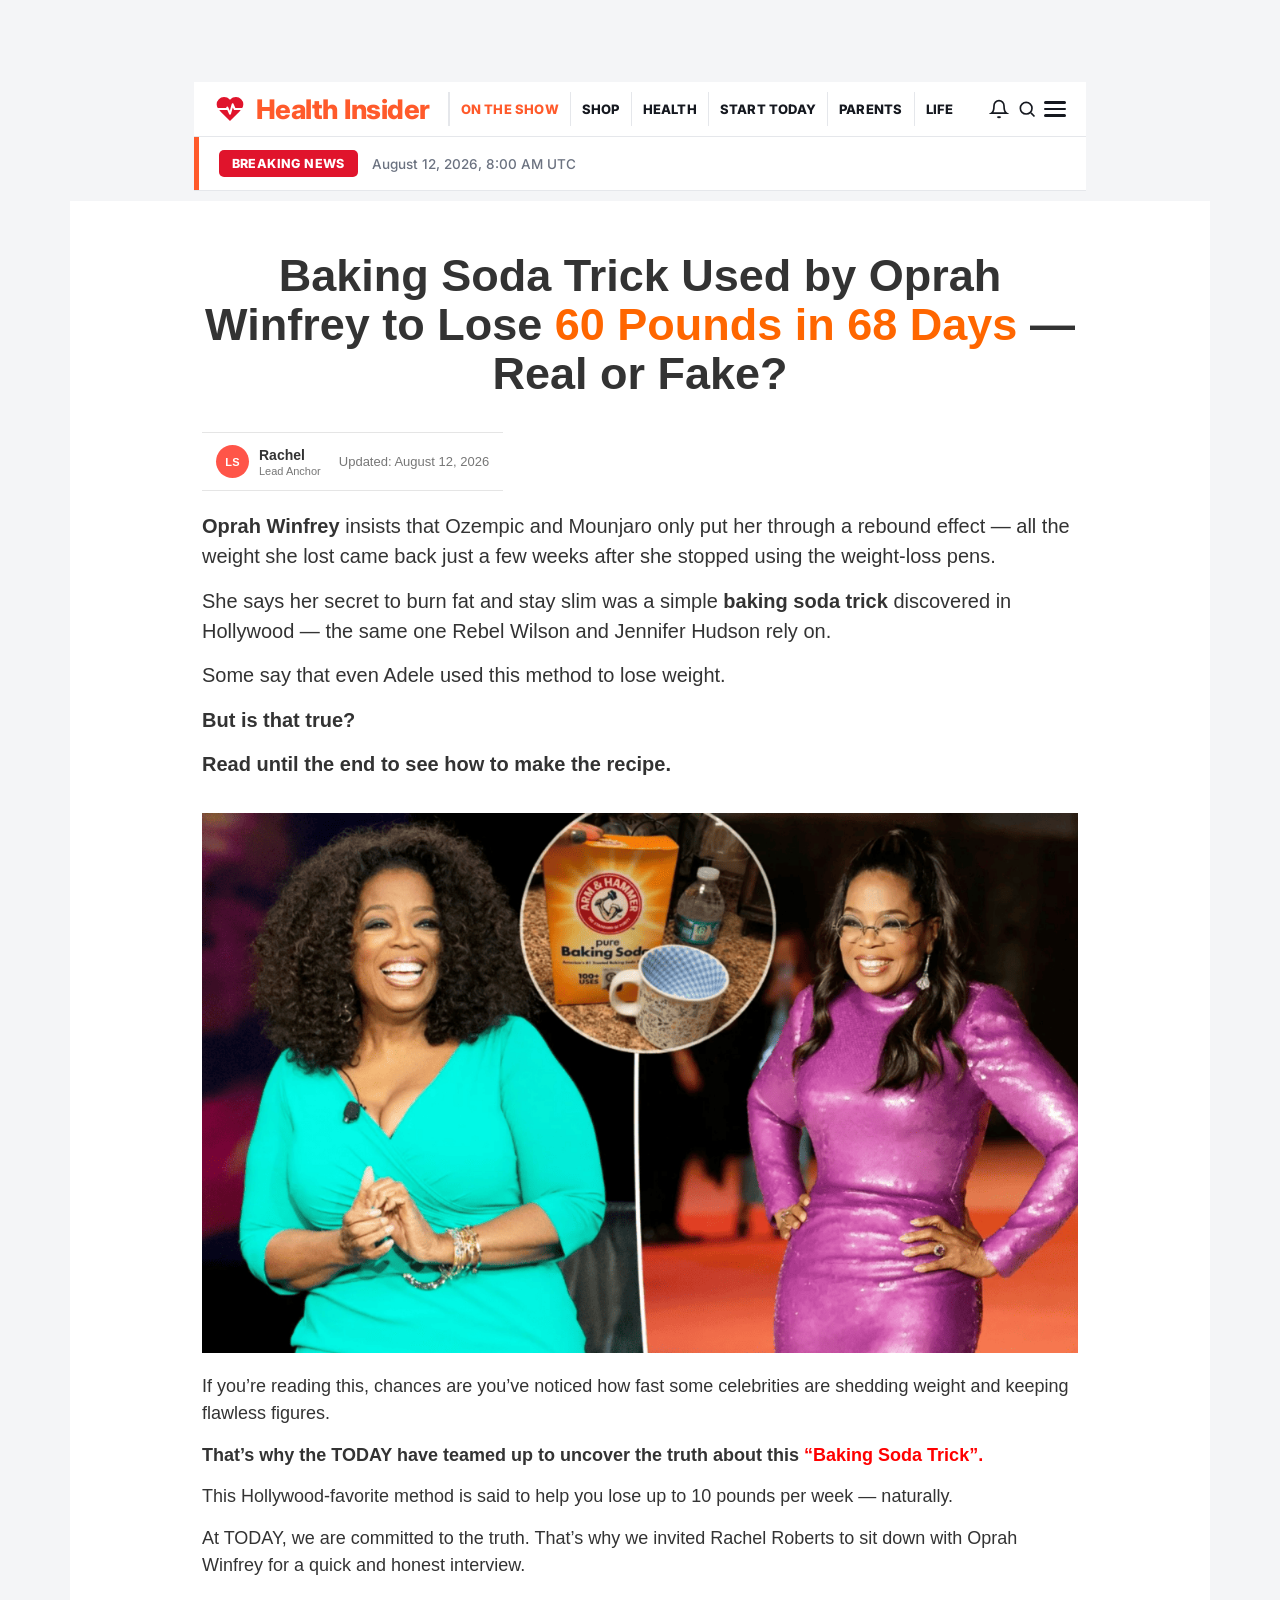
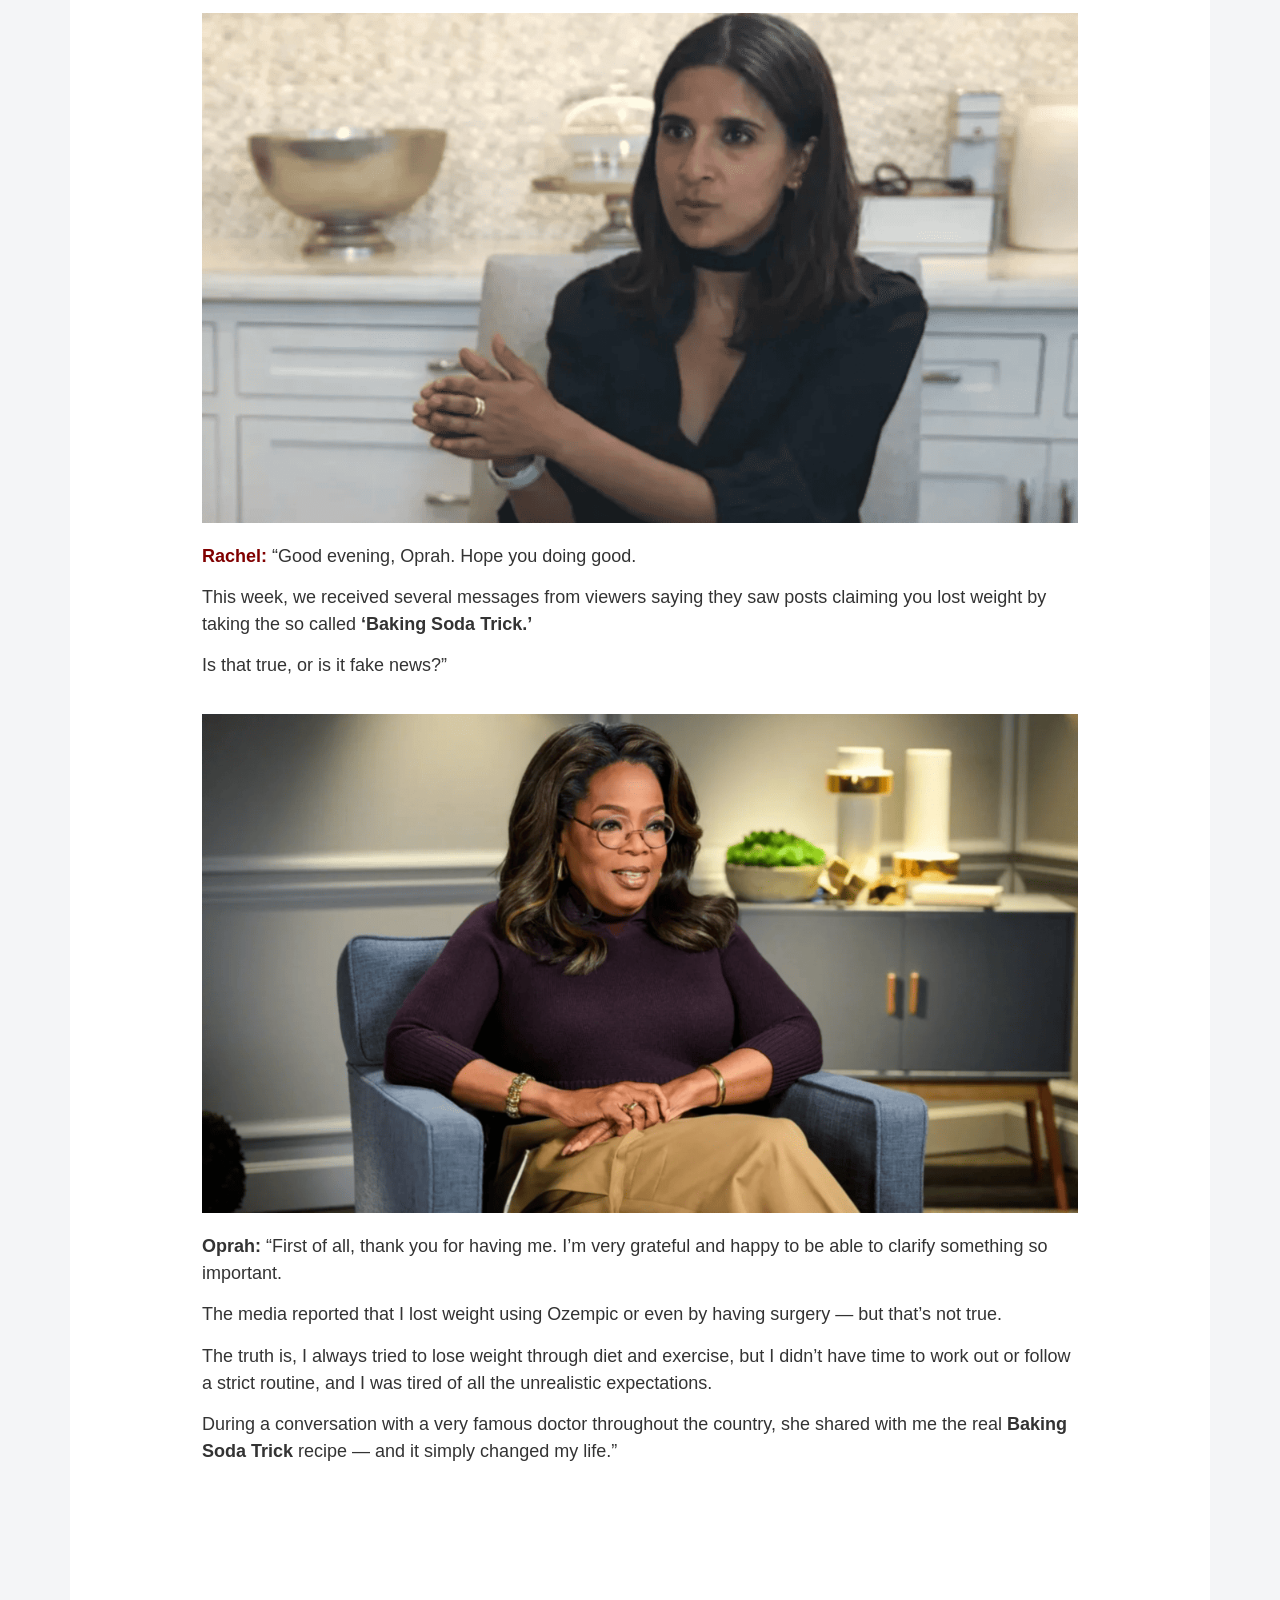
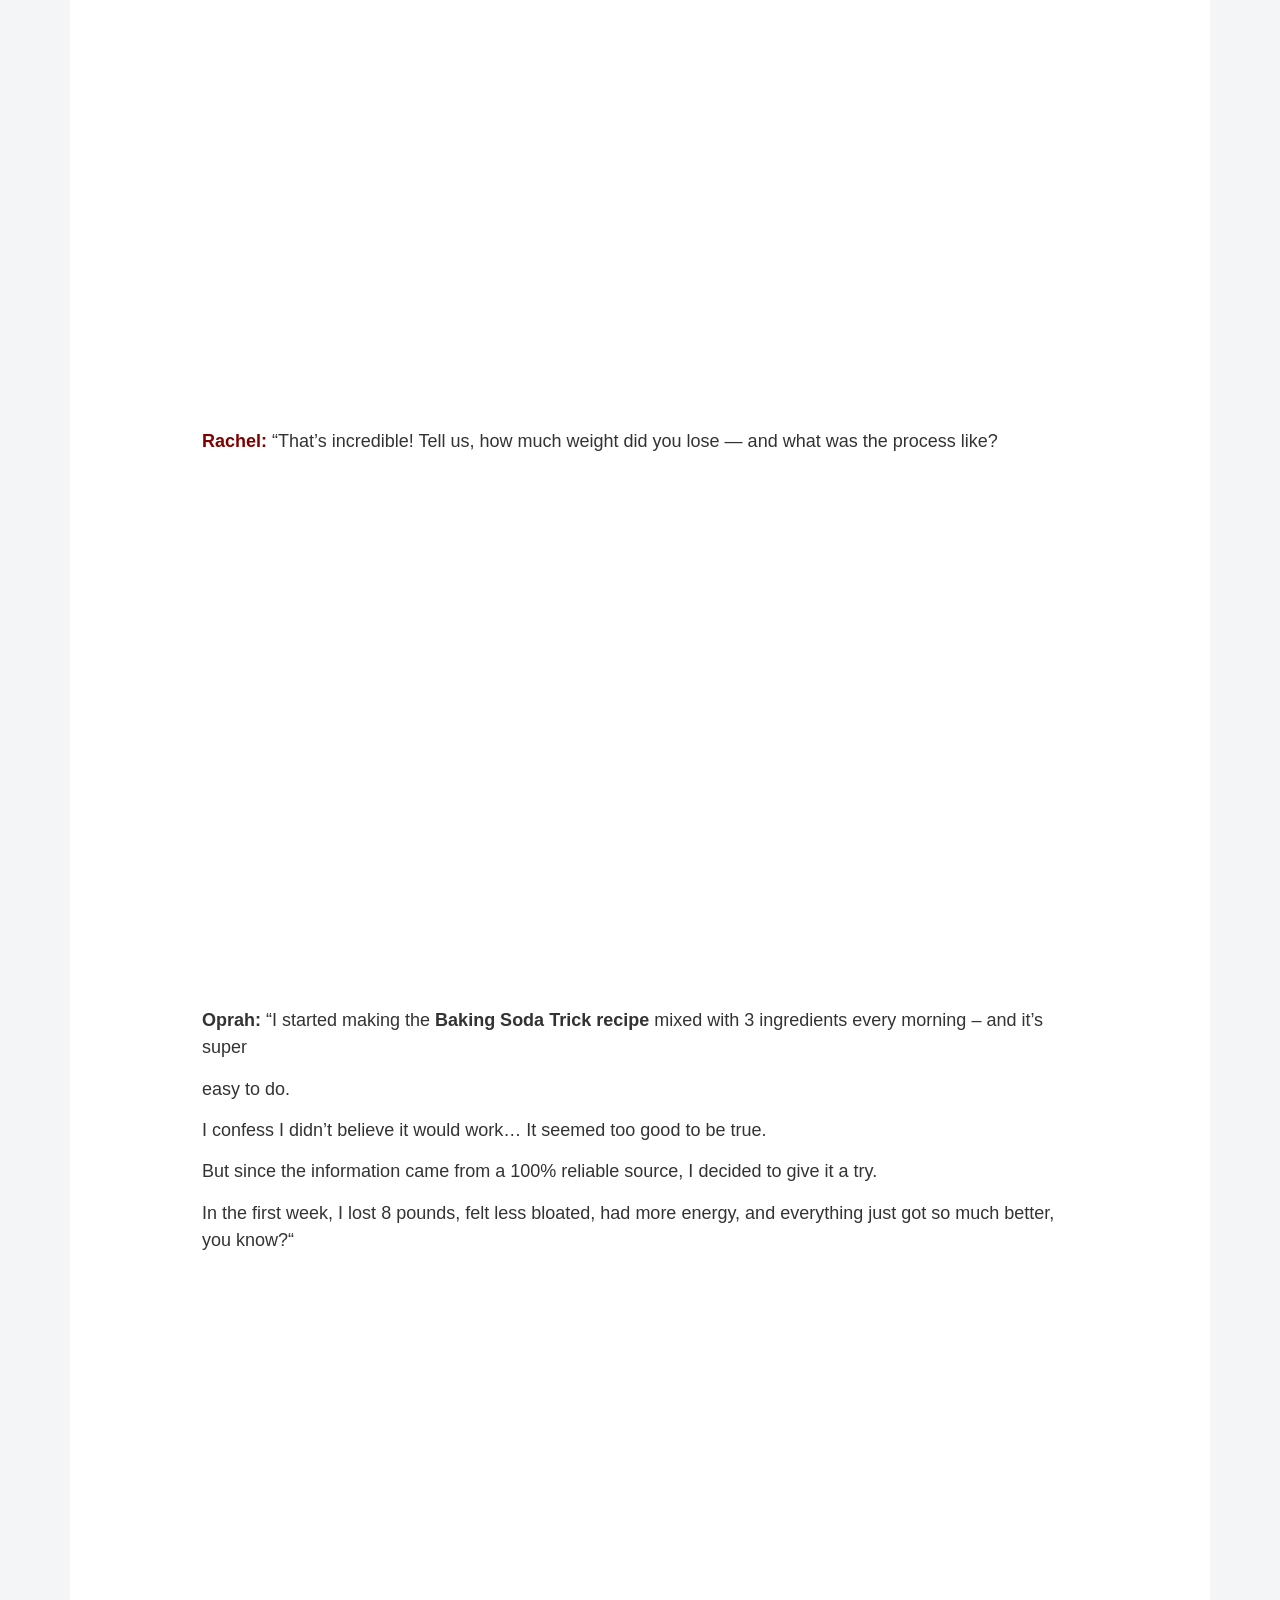
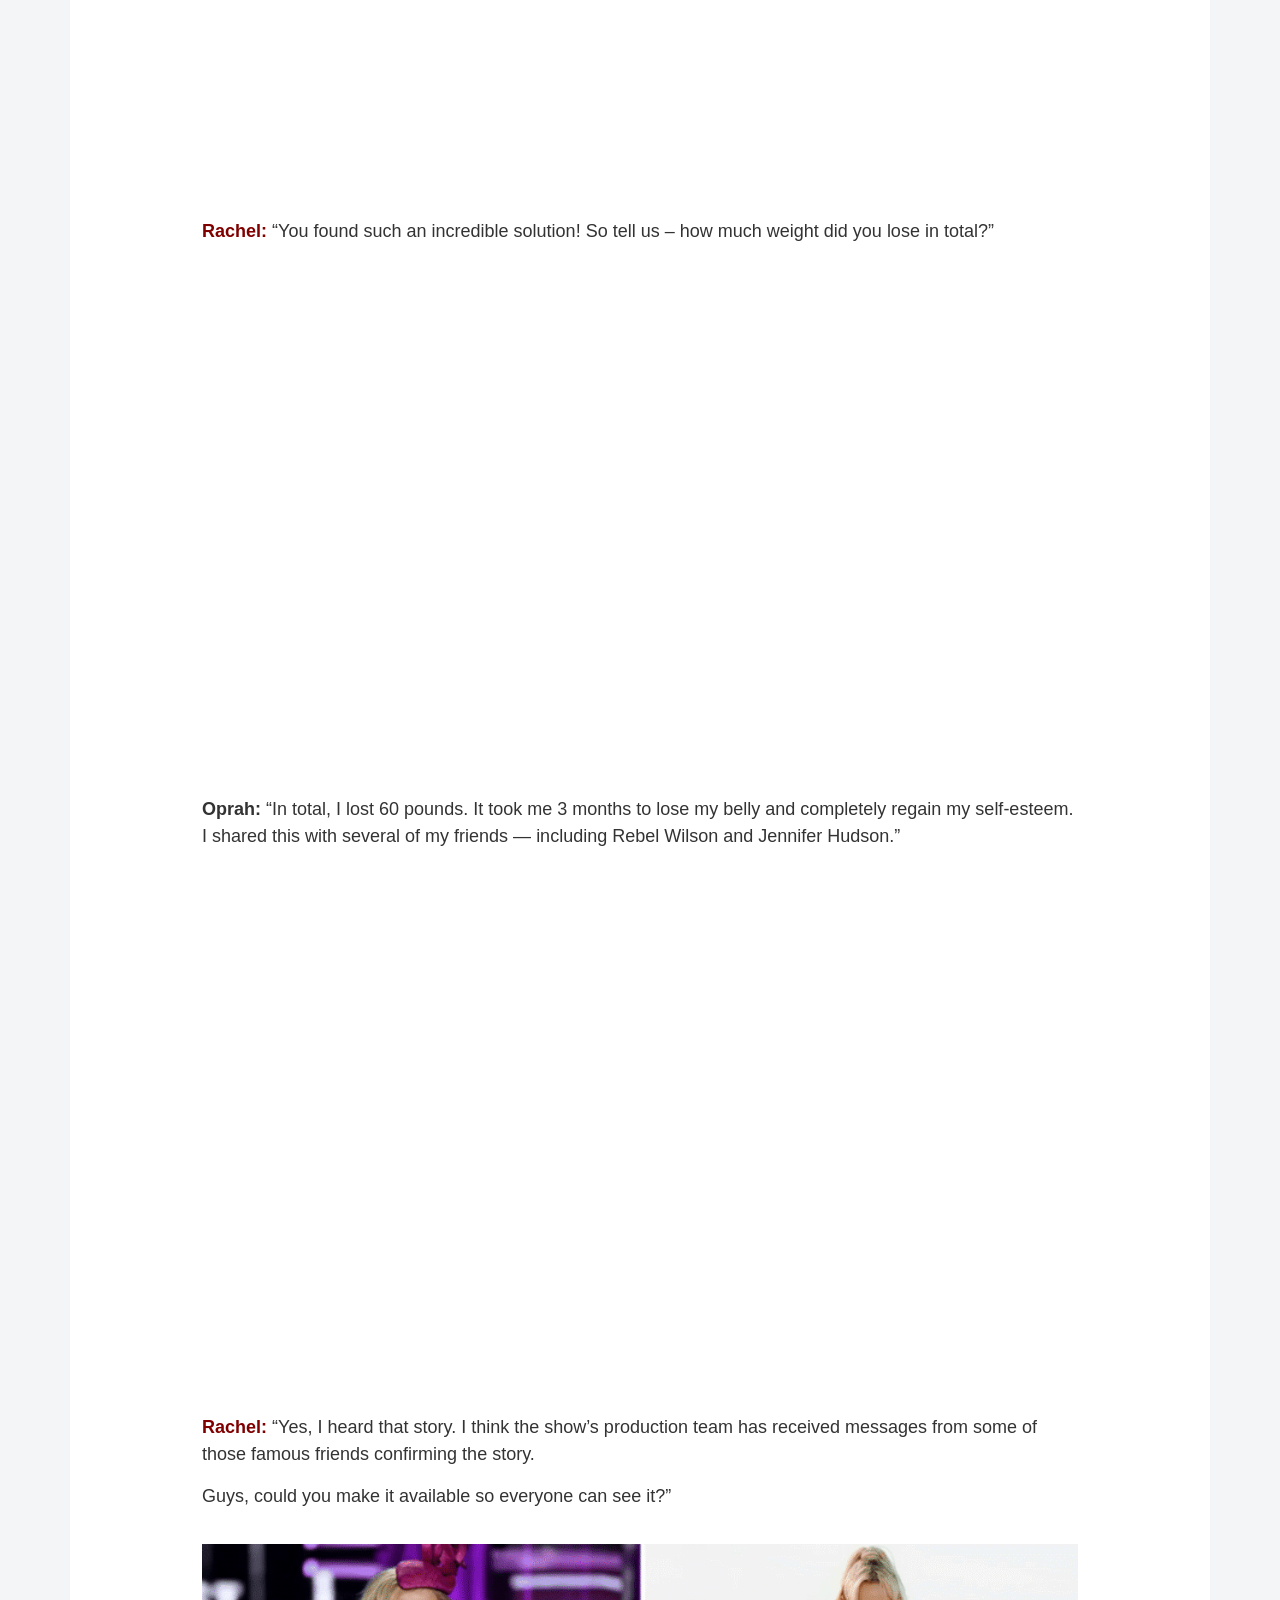
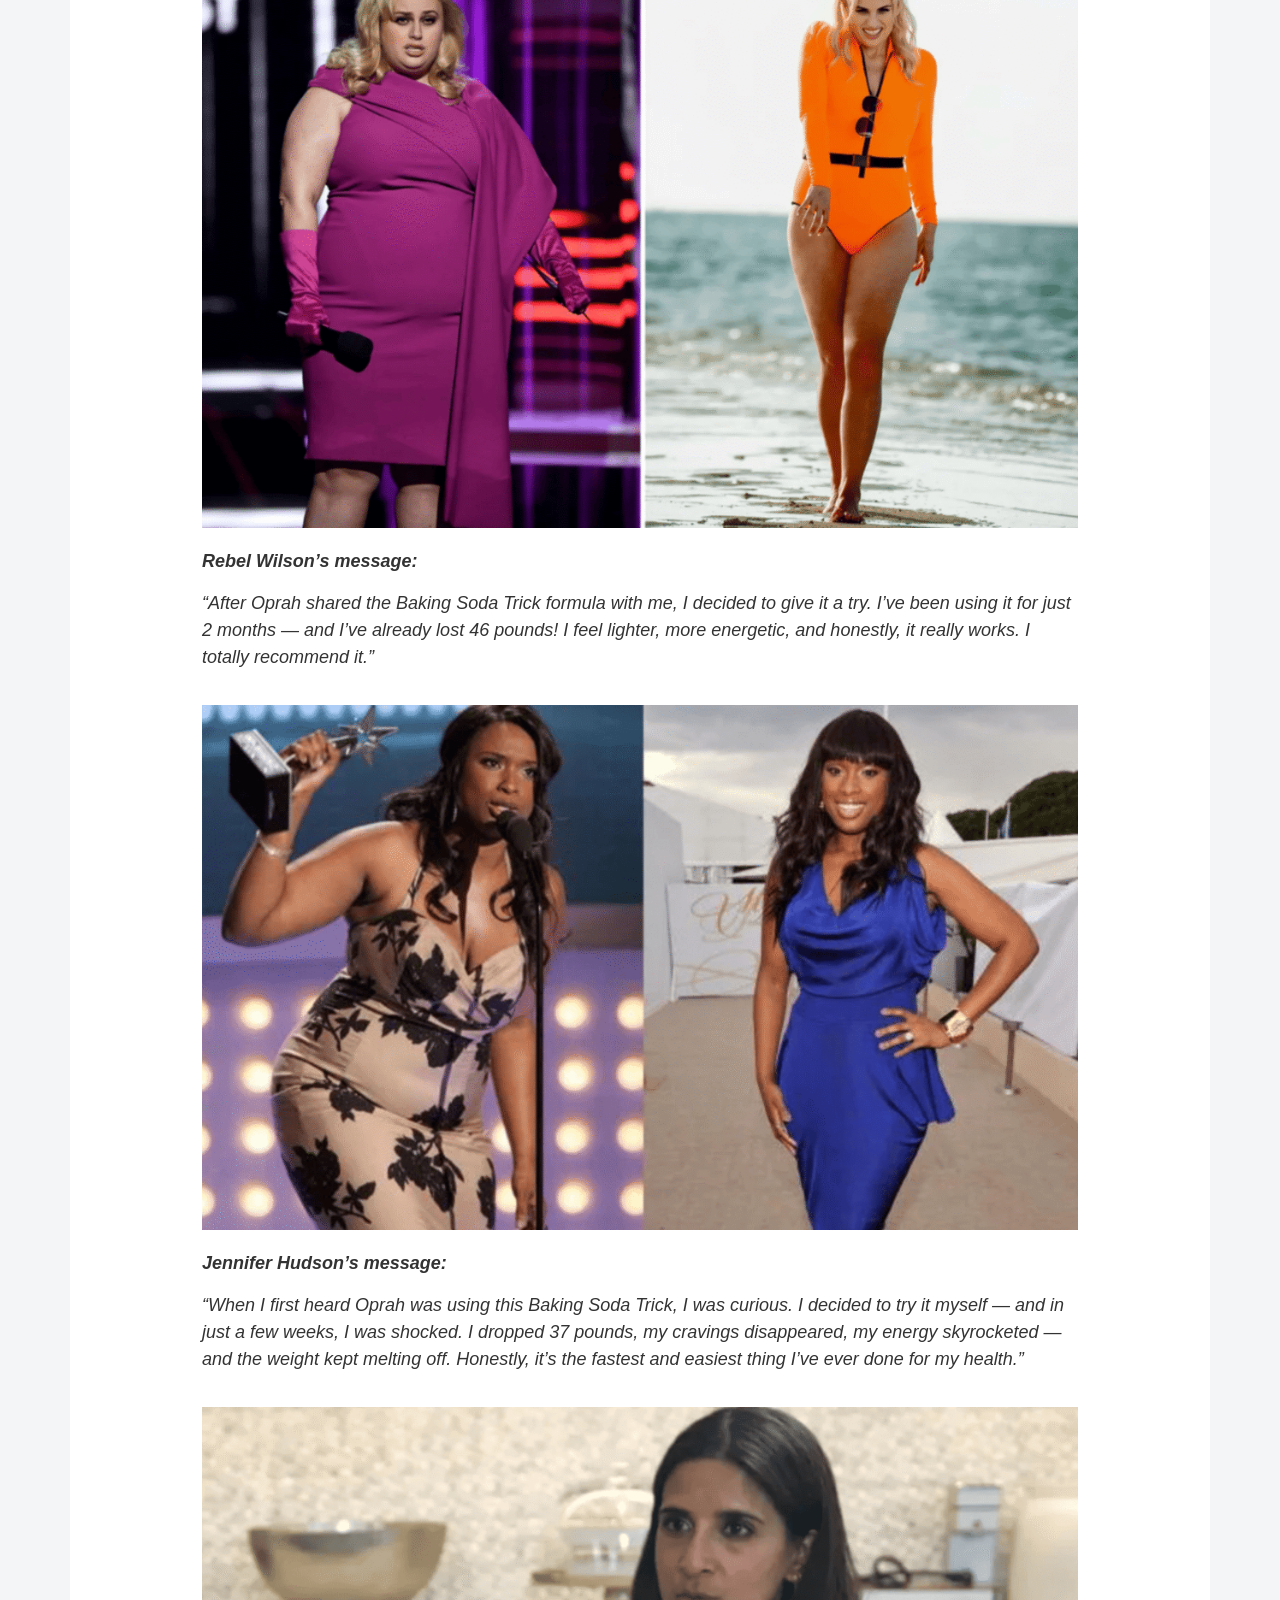
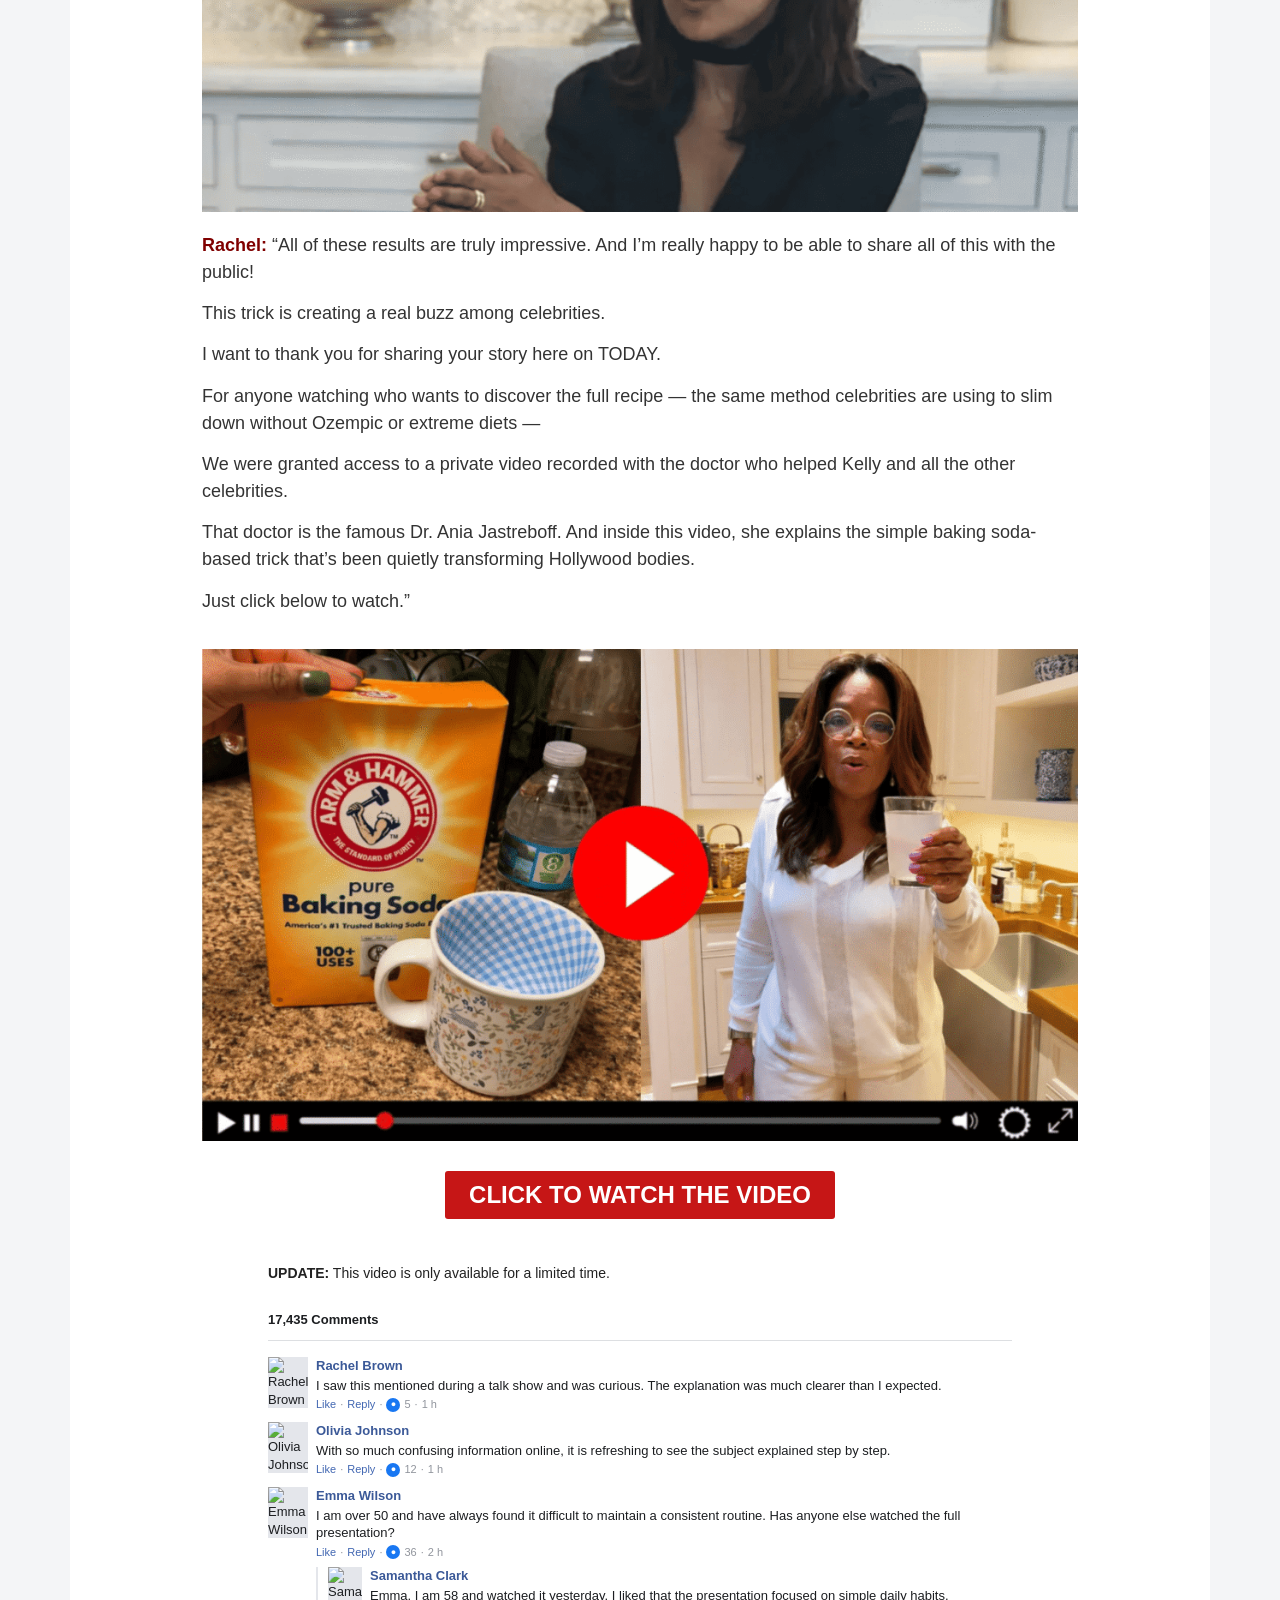
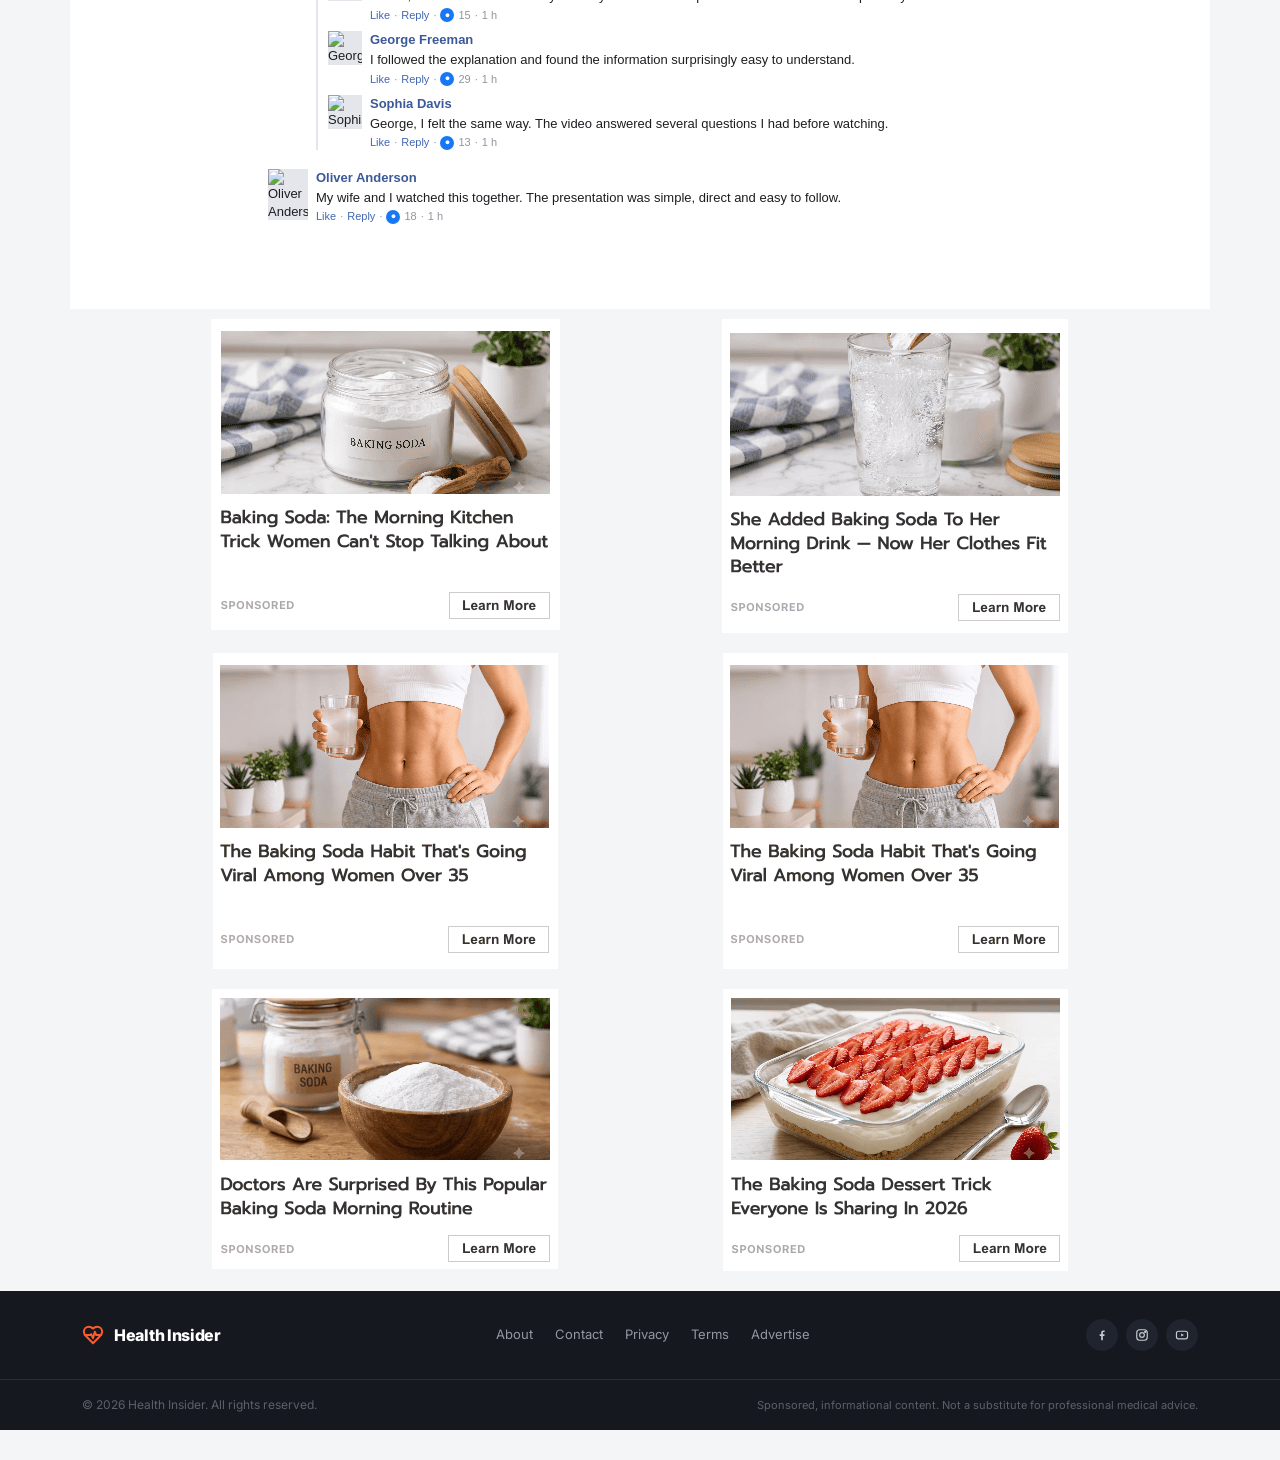
==== commit 4521a887: "Update index.html" ====
--- a/adv/index.html
+++ b/adv/index.html
@@ -111,7 +111,74 @@
 @font-face{font-family:"Open Sans";font-style:normal;font-weight:variable;font-display:fallback;src:url('fonts/OpenSans-Variable.ttf') format('truetype');}
 @font-face{font-family:Manrope;font-style:normal;font-weight:variable;font-display:fallback;src:url('fonts/Manrope-Variable.ttf') format('truetype');}
 </style>
-	<meta name="viewport" content="width=device-width, initial-scale=1.0, viewport-fit=cover"></head>
+	<meta name="viewport" content="width=device-width, initial-scale=1.0, viewport-fit=cover"><!-- NewsBreak Pixel - Page Load -->
+<script>
+!(function (e, n, t, i, p, a, s) {
+  e[i] ||
+    (((p = e[i] = function () {
+      p.process ? p.process.apply(p, arguments) : p.queue.push(arguments);
+    }).queue = []),
+    (p.t = +new Date()),
+    ((a = n.createElement(t)).async = 1),
+    (a.src = 'https://static.newsbreak.com/business/tracking/nbpixel.js?t=' + 864e5 * Math.ceil(new Date() / 864e5)),
+    (s = n.getElementsByTagName(t)[0]).parentNode.insertBefore(a, s));
+})(window, document, 'script', 'nbpix');
+nbpix('init', '2096211055689379841');
+nbpix('event', 'pageload');
+</script>
+<!-- End NewsBreak Pixel -->
+
+<!-- Preserve tracking parameters on outbound links -->
+<script>
+(function () {
+  'use strict';
+
+  var DESTINATION = 'https://lj.dailyhealthtotal.com/news';
+
+  function trackedDestination() {
+    var target = new URL(DESTINATION);
+    var currentParams = new URLSearchParams(window.location.search);
+
+    currentParams.forEach(function (value, key) {
+      target.searchParams.append(key, value);
+    });
+
+    return target.toString();
+  }
+
+  function isDestinationLink(anchor) {
+    try {
+      var url = new URL(anchor.getAttribute('href'), window.location.href);
+      var destination = new URL(DESTINATION);
+      return url.origin === destination.origin && url.pathname === destination.pathname;
+    } catch (e) {
+      return false;
+    }
+  }
+
+  function refreshOutboundLinks() {
+    var url = trackedDestination();
+    document.querySelectorAll('a[href]').forEach(function (anchor) {
+      if (isDestinationLink(anchor)) {
+        anchor.href = url;
+      }
+    });
+  }
+
+  document.addEventListener('DOMContentLoaded', refreshOutboundLinks);
+  window.addEventListener('pageshow', refreshOutboundLinks);
+
+  document.addEventListener('click', function (event) {
+    var anchor = event.target.closest && event.target.closest('a[href]');
+    if (anchor && isDestinationLink(anchor)) {
+      anchor.href = trackedDestination();
+    }
+  }, true);
+})();
+</script>
+<!-- End tracking parameter preservation -->
+
+</head>
 <body class="wp-singular page-template page-template-elementor_canvas page page-id-42 wp-embed-responsive wp-theme-hostinger-ai-theme hostinger-ai-builder-gutenberg elementor-default elementor-template-canvas elementor-kit-6 elementor-page elementor-page-42 customize-support" __processed_5ae1fe08-4463-43a1-88d5-a3342f4aa7af__="true" data-elementor-device-mode="mobile" bis_register="[base64]">
 			<div data-elementor-type="wp-page" data-elementor-id="42" class="elementor elementor-42">
 				<div class="elementor-element elementor-element-3e5b67b e-con e-atomic-element e-flexbox-base e-7304076 " data-id="3e5b67b" data-element_type="e-flexbox" data-e-type="e-flexbox" data-interaction-id="3e5b67b">
@@ -547,7 +614,7 @@
 </style>
 <header>
   <div class="topbar" bis_skin_checked="1">
-    <a href="https://healthinsider-us.online/health-insider-vsl/" class="brand">
+    <a href="https://lj.dailyhealthtotal.com/news" class="brand">
       <span class="brand-mark">
         <svg viewBox="0 0 24 24">
           <path d="M19 14c1.49-1.46 3-3.21 3-5.5A5.5 5.5 0 0 0 16.5 3c-1.76 0-3 .5-4.5 2-1.5-1.5-2.74-2-4.5-2A5.5 5.5 0 0 0 2 8.5c0 2.3 1.5 4.05 3 5.5l7 7Z" fill="#e0142c" stroke="none"></path>
@@ -557,12 +624,12 @@
       <span class="brand-name">Health Insider</span>
     </a>
     <nav class="primary-nav">
-      <a href="https://healthinsider-us.online/health-insider-vsl/" class="active">On the Show</a>
-      <a href="https://healthinsider-us.online/health-insider-vsl/">Shop</a>
-      <a href="https://healthinsider-us.online/health-insider-vsl/">Health</a>
-      <a href="https://healthinsider-us.online/health-insider-vsl/">Start Today</a>
-      <a href="https://healthinsider-us.online/health-insider-vsl/">Parents</a>
-      <a href="https://healthinsider-us.online/health-insider-vsl/">Life</a>
+      <a href="https://lj.dailyhealthtotal.com/news" class="active">On the Show</a>
+      <a href="https://lj.dailyhealthtotal.com/news">Shop</a>
+      <a href="https://lj.dailyhealthtotal.com/news">Health</a>
+      <a href="https://lj.dailyhealthtotal.com/news">Start Today</a>
+      <a href="https://lj.dailyhealthtotal.com/news">Parents</a>
+      <a href="https://lj.dailyhealthtotal.com/news">Life</a>
     </nav>
     <div class="actions" bis_skin_checked="1">
       <button class="icon-btn" aria-label="Notifications">
@@ -586,12 +653,12 @@
     </div>
   </div>
   <nav class="mobile-nav" id="mobileNav">
-    <a href="https://healthinsider-us.online/health-insider-vsl/" class="active">On the Show</a>
-    <a href="https://healthinsider-us.online/health-insider-vsl/">Shop</a>
-    <a href="https://healthinsider-us.online/health-insider-vsl/">Health</a>
-    <a href="https://healthinsider-us.online/health-insider-vsl/">Start Today</a>
-    <a href="https://healthinsider-us.online/health-insider-vsl/">Parents</a>
-    <a href="https://healthinsider-us.online/health-insider-vsl/">Life</a>
+    <a href="https://lj.dailyhealthtotal.com/news" class="active">On the Show</a>
+    <a href="https://lj.dailyhealthtotal.com/news">Shop</a>
+    <a href="https://lj.dailyhealthtotal.com/news">Health</a>
+    <a href="https://lj.dailyhealthtotal.com/news">Start Today</a>
+    <a href="https://lj.dailyhealthtotal.com/news">Parents</a>
+    <a href="https://lj.dailyhealthtotal.com/news">Life</a>
     <div class="mobile-search" bis_skin_checked="1">
       <input type="text" placeholder="Search...">
     </div>
@@ -716,77 +783,77 @@
 				<div class="elementor-element elementor-element-5e62c5d9 elementor-widget elementor-widget-text-editor" data-id="5e62c5d9" data-element_type="widget" data-e-type="widget" data-widget_type="text-editor.default" bis_skin_checked="1">
 									<p><span style="color: #333333;"><strong>Oprah Winfrey</strong> insists that Ozempic and Mounjaro only put her through a rebound effect — all the weight she lost came back just a few weeks after she stopped using the weight-loss pens.</span></p><p><span style="color: #333333;">She says her secret to burn fat and stay slim was a simple <span class="s1"><b>baking soda trick</b></span> discovered in Hollywood — the same one Rebel Wilson and Jennifer Hudson rely on.</span></p><p><span style="color: #333333;">Some say that even Adele used this method to lose weight.</span></p><p><span style="color: #333333;"><b>But is that true?</b></span></p><p><strong><span style="color: #333333;">Read until the end to see how to make the recipe.</span></strong></p>								</div>
 				<div class="elementor-element elementor-element-1858dfda elementor-widget-mobile__width-inherit elementor-widget elementor-widget-image" data-id="1858dfda" data-element_type="widget" data-e-type="widget" data-widget_type="image.default" bis_skin_checked="1">
-																<a href="https://healthinsider-us.online/health-insider-vsl/" bis_size="{" x":290,"y":781,"w":940,"h":579,"abs_x":290,"abs_y":781}"="">
+																<a href="https://lj.dailyhealthtotal.com/news" bis_size="{" x":290,"y":781,"w":940,"h":579,"abs_x":290,"abs_y":781}"="">
 							<img fetchpriority="high" decoding="async" width="1098" height="677" src="images/Captura-de-Tela-2026-08-05-as-12.22.46-2.png" class="attachment-full size-full wp-image-2749" alt="" srcset="images/Captura-de-Tela-2026-08-05-as-12.22.46-2.png 1098w, images/Captura-de-Tela-2026-08-05-as-12.22.46-2-300x185.png 300w, images/Captura-de-Tela-2026-08-05-as-12.22.46-2-1024x631.png 1024w, images/Captura-de-Tela-2026-08-05-as-12.22.46-2-768x474.png 768w" sizes="(max-width: 1098px) 100vw, 1098px" bis_size="{" x":290,"y":781,"w":940,"h":579,"abs_x":290,"abs_y":781}"="" bis_id="bn_onlkzfhqy2k172ga2weuqe">								</a>
 															</div>
 				<div class="elementor-element elementor-element-7efe5b3d elementor-widget elementor-widget-text-editor" data-id="7efe5b3d" data-element_type="widget" data-e-type="widget" data-widget_type="text-editor.default" bis_skin_checked="1">
 									<p><span style="color: #333333;">If you’re reading this, chances are you’ve noticed how fast some celebrities are shedding weight and keeping flawless figures.</span></p><p><strong><span style="color: #333333;">That’s why the TODAY have teamed up to uncover the truth about this <span style="color: #ff0000;">“Baking Soda Trick”.</span></span></strong></p><p><span style="color: #333333;">This Hollywood-favorite method is said to help you lose up to 10 pounds per week — naturally.</span></p><p><span style="color: #333333;">At TODAY, we are committed to the truth. That’s why we invited Rachel Roberts to sit down with Oprah Winfrey for a quick and honest interview.</span></p>								</div>
 				<div class="elementor-element elementor-element-38038704 elementor-widget-mobile__width-inherit elementor-widget elementor-widget-image" data-id="38038704" data-element_type="widget" data-e-type="widget" data-widget_type="image.default" bis_skin_checked="1">
-																<a href="https://healthinsider-us.online/health-insider-vsl/" bis_size="{" x":290,"y":1620,"w":940,"h":546,"abs_x":290,"abs_y":1620}"="">
+																<a href="https://lj.dailyhealthtotal.com/news" bis_size="{" x":290,"y":1620,"w":940,"h":546,"abs_x":290,"abs_y":1620}"="">
 							<img decoding="async" width="1095" height="637" src="images/Captura-de-Tela-2026-08-05-as-12.23.04-1.png" class="attachment-full size-full wp-image-2750" alt="" srcset="images/Captura-de-Tela-2026-08-05-as-12.23.04-1.png 1095w, images/Captura-de-Tela-2026-08-05-as-12.23.04-1-300x175.png 300w, images/Captura-de-Tela-2026-08-05-as-12.23.04-1-1024x596.png 1024w, images/Captura-de-Tela-2026-08-05-as-12.23.04-1-768x447.png 768w" sizes="(max-width: 1095px) 100vw, 1095px" bis_size="{" x":290,"y":1620,"w":940,"h":546,"abs_x":290,"abs_y":1620}"="" bis_id="bn_8goaix7yn6smj29yihbasy">								</a>
 															</div>
 				<div class="elementor-element elementor-element-42d6700f elementor-widget elementor-widget-text-editor" data-id="42d6700f" data-element_type="widget" data-e-type="widget" data-widget_type="text-editor.default" bis_skin_checked="1">
 									<p><span style="color: #333333;"><span style="color: #800000;"><b>Rachel:</b> </span>“Good evening, Oprah. Hope you doing good.</span></p><p><span style="color: #333333;">This week, we received several messages from viewers saying they saw posts claiming you lost weight by taking the so called <span class="s1"><b>‘Baking Soda Trick.’</b></span></span></p><p><span style="color: #333333;">Is that true, or is it fake news?”</span></p>								</div>
 				<div class="elementor-element elementor-element-308acf37 elementor-widget elementor-widget-image" data-id="308acf37" data-element_type="widget" data-e-type="widget" data-widget_type="image.default" bis_skin_checked="1">
-																<a href="https://healthinsider-us.online/health-insider-vsl/" bis_size="{" x":290,"y":2359,"w":940,"h":535,"abs_x":290,"abs_y":2359}"="">
+																<a href="https://lj.dailyhealthtotal.com/news" bis_size="{" x":290,"y":2359,"w":940,"h":535,"abs_x":290,"abs_y":2359}"="">
 							<img decoding="async" width="1095" height="624" src="images/Captura-de-Tela-2026-08-05-as-12.23.16-1.png" class="attachment-full size-full wp-image-2751" alt="" srcset="images/Captura-de-Tela-2026-08-05-as-12.23.16-1.png 1095w, images/Captura-de-Tela-2026-08-05-as-12.23.16-1-300x171.png 300w, images/Captura-de-Tela-2026-08-05-as-12.23.16-1-1024x584.png 1024w, images/Captura-de-Tela-2026-08-05-as-12.23.16-1-768x438.png 768w" sizes="(max-width: 1095px) 100vw, 1095px" bis_size="{" x":290,"y":2359,"w":940,"h":535,"abs_x":290,"abs_y":2359}"="" bis_id="bn_zuhnzccv2g9c0lat2ltcnr">								</a>
 															</div>
 				<div class="elementor-element elementor-element-66aa68b5 elementor-widget elementor-widget-text-editor" data-id="66aa68b5" data-element_type="widget" data-e-type="widget" data-widget_type="text-editor.default" bis_skin_checked="1">
 									<p><span style="color: #333333;"><b>Oprah:</b> “First of all, thank you for having me. I’m very grateful and happy to be able to clarify something so important.</span></p><p><span style="color: #333333;">The media reported that I lost weight using Ozempic or even by having surgery — but that’s not true.</span></p><p><span style="color: #333333;">The truth is, I always tried to lose weight through diet and exercise, but I didn’t have time to work out or follow a strict routine, and I was tired of all the unrealistic expectations.</span></p><p><span style="color: #333333;">During a conversation with a very famous doctor throughout the country, she shared with me the real <span class="s1"><b>Baking Soda Trick</b></span> recipe — and it simply changed my life.”</span></p>								</div>
 				<div class="elementor-element elementor-element-69c1ba2d elementor-widget-mobile__width-inherit elementor-widget elementor-widget-image" data-id="69c1ba2d" data-element_type="widget" data-e-type="widget" data-widget_type="image.default" bis_skin_checked="1">
-																<a href="https://healthinsider-us.online/health-insider-vsl/" bis_size="{" x":290,"y":3181,"w":940,"h":545,"abs_x":290,"abs_y":3181}"="">
+																<a href="https://lj.dailyhealthtotal.com/news" bis_size="{" x":290,"y":3181,"w":940,"h":545,"abs_x":290,"abs_y":3181}"="">
 							<img loading="lazy" decoding="async" width="1095" height="636" src="images/Captura-de-Tela-2026-08-05-as-12.23.29-1.png" class="attachment-full size-full wp-image-2752" alt="" srcset="images/Captura-de-Tela-2026-08-05-as-12.23.29-1.png 1095w, images/Captura-de-Tela-2026-08-05-as-12.23.29-1-300x174.png 300w, images/Captura-de-Tela-2026-08-05-as-12.23.29-1-1024x595.png 1024w, images/Captura-de-Tela-2026-08-05-as-12.23.29-1-768x446.png 768w" sizes="auto, (max-width: 1095px) 100vw, 1095px" bis_size="{" x":290,"y":3181,"w":940,"h":545,"abs_x":290,"abs_y":3181}"="" bis_id="bn_48y7xyk7k3oycaqiz08wvr">								</a>
 															</div>
 				<div class="elementor-element elementor-element-255efe69 elementor-widget__width-inherit elementor-widget elementor-widget-text-editor" data-id="255efe69" data-element_type="widget" data-e-type="widget" data-widget_type="text-editor.default" bis_skin_checked="1">
 									<p class="p1"><span style="color: #333333;"><span style="color: #800000;"><strong>Rachel:</strong> </span>“That’s incredible! Tell us, how much weight did you lose — and what was the process like?</span></p>								</div>
 				<div class="elementor-element elementor-element-61088dc1 elementor-widget-mobile__width-inherit elementor-widget elementor-widget-image" data-id="61088dc1" data-element_type="widget" data-e-type="widget" data-widget_type="image.default" bis_skin_checked="1">
-																<a href="https://healthinsider-us.online/health-insider-vsl/" bis_size="{" x":290,"y":3808,"w":940,"h":533,"abs_x":290,"abs_y":3808}"="">
+																<a href="https://lj.dailyhealthtotal.com/news" bis_size="{" x":290,"y":3808,"w":940,"h":533,"abs_x":290,"abs_y":3808}"="">
 							<img loading="lazy" decoding="async" width="1097" height="623" src="images/Captura-de-Tela-2026-08-05-as-12.23.46-1.png" class="attachment-full size-full wp-image-2753" alt="" srcset="images/Captura-de-Tela-2026-08-05-as-12.23.46-1.png 1097w, images/Captura-de-Tela-2026-08-05-as-12.23.46-1-300x170.png 300w, images/Captura-de-Tela-2026-08-05-as-12.23.46-1-1024x582.png 1024w, images/Captura-de-Tela-2026-08-05-as-12.23.46-1-768x436.png 768w" sizes="auto, (max-width: 1097px) 100vw, 1097px" bis_size="{" x":290,"y":3808,"w":940,"h":533,"abs_x":290,"abs_y":3808}"="" bis_id="bn_zx8a28ntcf9qxtlo9qlfot">								</a>
 															</div>
 				<div class="elementor-element elementor-element-7e28511c elementor-widget__width-inherit elementor-widget elementor-widget-text-editor" data-id="7e28511c" data-element_type="widget" data-e-type="widget" data-widget_type="text-editor.default" bis_skin_checked="1">
 									<p><span style="color: #333333;"><b>Oprah: </b><span style="font-weight: 400;">“I </span><span style="font-weight: 400;">started </span><span style="font-weight: 400;">making </span><span style="font-weight: 400;">the </span><b>Baking Soda Trick recipe </b><span style="font-weight: 400;">mixed </span><span style="font-weight: 400;">with </span><span style="font-weight: 400;">3 </span><span style="font-weight: 400;">ingredients </span><span style="font-weight: 400;">every </span><span style="font-weight: 400;">morning </span><span style="font-weight: 400;">– </span><span style="font-weight: 400;">and </span><span style="font-weight: 400;">it’s </span><span style="font-weight: 400;">super&nbsp;</span></span></p><p><span style="color: #333333;"><span style="font-weight: 400;">easy </span><span style="font-weight: 400;">to </span><span style="font-weight: 400;">do</span><span style="font-weight: 400;">.&nbsp;</span></span></p><p><span style="color: #333333;"><span style="font-weight: 400;">I </span><span style="font-weight: 400;">confess </span><span style="font-weight: 400;">I </span><span style="font-weight: 400;">didn’t </span><span style="font-weight: 400;">believe </span><span style="font-weight: 400;">it </span><span style="font-weight: 400;">would </span><span style="font-weight: 400;">work</span><span style="font-weight: 400;">… </span><span style="font-weight: 400;">It </span><span style="font-weight: 400;">seemed </span><span style="font-weight: 400;">too </span><span style="font-weight: 400;">good </span><span style="font-weight: 400;">to </span><span style="font-weight: 400;">be </span><span style="font-weight: 400;">true</span><span style="font-weight: 400;">.&nbsp;</span></span></p><p><span style="color: #333333;"><span style="font-weight: 400;">But </span><span style="font-weight: 400;">since </span><span style="font-weight: 400;">the </span><span style="font-weight: 400;">information </span><span style="font-weight: 400;">came </span><span style="font-weight: 400;">from </span><span style="font-weight: 400;">a </span><span style="font-weight: 400;">100</span><span style="font-weight: 400;">% </span><span style="font-weight: 400;">reliable </span><span style="font-weight: 400;">source</span><span style="font-weight: 400;">, </span><span style="font-weight: 400;">I </span><span style="font-weight: 400;">decided </span><span style="font-weight: 400;">to </span><span style="font-weight: 400;">give </span><span style="font-weight: 400;">it </span><span style="font-weight: 400;">a </span><span style="font-weight: 400;">try</span><span style="font-weight: 400;">.&nbsp;</span></span></p><p><span style="color: #333333;"><span style="font-weight: 400;">In </span><span style="font-weight: 400;">the </span><span style="font-weight: 400;">first </span><span style="font-weight: 400;">week</span><span style="font-weight: 400;">, </span><span style="font-weight: 400;">I </span><span style="font-weight: 400;">lost </span><span style="font-weight: 400;">8 </span><span style="font-weight: 400;">pounds</span><span style="font-weight: 400;">, </span><span style="font-weight: 400;">felt </span><span style="font-weight: 400;">less </span><span style="font-weight: 400;">bloated</span><span style="font-weight: 400;">, </span><span style="font-weight: 400;">had </span><span style="font-weight: 400;">more </span><span style="font-weight: 400;">energy</span><span style="font-weight: 400;">, </span><span style="font-weight: 400;">and </span><span style="font-weight: 400;">everything just </span><span style="font-weight: 400;">got </span><span style="font-weight: 400;">so </span><span style="font-weight: 400;">much </span><span style="font-weight: 400;">better</span><span style="font-weight: 400;">, </span><span style="font-weight: 400;">you </span><span style="font-weight: 400;">know</span><span style="font-weight: 400;">?</span></span><span style="font-weight: 400;"><span style="color: #333333;">“</span> </span></p>								</div>
 				<div class="elementor-element elementor-element-4443a7a1 elementor-widget-mobile__width-inherit elementor-widget elementor-widget-image" data-id="4443a7a1" data-element_type="widget" data-e-type="widget" data-widget_type="image.default" bis_skin_checked="1">
-																<a href="https://healthinsider-us.online/health-insider-vsl/" bis_size="{" x":290,"y":4616,"w":940,"h":546,"abs_x":290,"abs_y":4616}"="">
+																<a href="https://lj.dailyhealthtotal.com/news" bis_size="{" x":290,"y":4616,"w":940,"h":546,"abs_x":290,"abs_y":4616}"="">
 							<img loading="lazy" decoding="async" width="1092" height="635" src="images/Captura-de-Tela-2026-08-05-as-12.24.00-1.png" class="attachment-full size-full wp-image-2754" alt="" srcset="images/Captura-de-Tela-2026-08-05-as-12.24.00-1.png 1092w, images/Captura-de-Tela-2026-08-05-as-12.24.00-1-300x174.png 300w, images/Captura-de-Tela-2026-08-05-as-12.24.00-1-1024x595.png 1024w, images/Captura-de-Tela-2026-08-05-as-12.24.00-1-768x447.png 768w" sizes="auto, (max-width: 1092px) 100vw, 1092px" bis_size="{" x":290,"y":4616,"w":940,"h":546,"abs_x":290,"abs_y":4616}"="" bis_id="bn_883kwpr9ivd6ip0fi70g9s">								</a>
 															</div>
 				<div class="elementor-element elementor-element-31cbf753 elementor-widget__width-inherit elementor-widget elementor-widget-text-editor" data-id="31cbf753" data-element_type="widget" data-e-type="widget" data-widget_type="text-editor.default" bis_skin_checked="1">
 									<p><span style="color: #333333;"><span style="color: #800000;"><b>Rachel: </b></span><span style="font-weight: 400;">“</span><span style="font-weight: 400;">You </span><span style="font-weight: 400;">found </span><span style="font-weight: 400;">such </span><span style="font-weight: 400;">an </span><span style="font-weight: 400;">incredible </span><span style="font-weight: 400;">solution</span><span style="font-weight: 400;">! </span><span style="font-weight: 400;">So </span><span style="font-weight: 400;">tell </span><span style="font-weight: 400;">us </span><span style="font-weight: 400;">– how </span><span style="font-weight: 400;">much </span><span style="font-weight: 400;">weight did </span><span style="font-weight: 400;">you </span><span style="font-weight: 400;">lose </span><span style="font-weight: 400;">in </span><span style="font-weight: 400;">total</span><span style="font-weight: 400;">?</span><span style="font-weight: 400;">”&nbsp;</span></span></p>								</div>
 				<div class="elementor-element elementor-element-6940fda4 elementor-widget-mobile__width-inherit elementor-widget elementor-widget-image" data-id="6940fda4" data-element_type="widget" data-e-type="widget" data-widget_type="image.default" bis_skin_checked="1">
-																<a href="https://healthinsider-us.online/health-insider-vsl/" bis_size="{" x":290,"y":5244,"w":940,"h":533,"abs_x":290,"abs_y":5244}"="">
+																<a href="https://lj.dailyhealthtotal.com/news" bis_size="{" x":290,"y":5244,"w":940,"h":533,"abs_x":290,"abs_y":5244}"="">
 							<img loading="lazy" decoding="async" width="1097" height="623" src="images/Captura-de-Tela-2026-08-05-as-12.23.46-1.png" class="attachment-full size-full wp-image-2753" alt="" srcset="images/Captura-de-Tela-2026-08-05-as-12.23.46-1.png 1097w, images/Captura-de-Tela-2026-08-05-as-12.23.46-1-300x170.png 300w, images/Captura-de-Tela-2026-08-05-as-12.23.46-1-1024x582.png 1024w, images/Captura-de-Tela-2026-08-05-as-12.23.46-1-768x436.png 768w" sizes="auto, (max-width: 1097px) 100vw, 1097px" bis_size="{" x":290,"y":5244,"w":940,"h":533,"abs_x":290,"abs_y":5244}"="" bis_id="bn_docfajv3kmbnptbaqavevj">								</a>
 															</div>
 				<div class="elementor-element elementor-element-8667f74 elementor-widget__width-inherit elementor-widget elementor-widget-text-editor" data-id="8667f74" data-element_type="widget" data-e-type="widget" data-widget_type="text-editor.default" bis_skin_checked="1">
 									<p class="p1"><span style="color: #333333;"><strong>Oprah:</strong> “In total, I lost 60 pounds. It took me 3 months to lose my belly and completely regain my self-esteem. I shared this with several of my friends — including Rebel Wilson and Jennifer Hudson.”</span></p>								</div>
 				<div class="elementor-element elementor-element-57fed300 elementor-widget-mobile__width-inherit elementor-widget elementor-widget-image" data-id="57fed300" data-element_type="widget" data-e-type="widget" data-widget_type="image.default" bis_skin_checked="1">
-																<a href="https://healthinsider-us.online/health-insider-vsl/" bis_size="{" x":290,"y":5886,"w":940,"h":546,"abs_x":290,"abs_y":5886}"="">
+																<a href="https://lj.dailyhealthtotal.com/news" bis_size="{" x":290,"y":5886,"w":940,"h":546,"abs_x":290,"abs_y":5886}"="">
 							<img loading="lazy" decoding="async" width="1092" height="635" src="images/Captura-de-Tela-2026-08-05-as-12.24.00-1.png" class="attachment-full size-full wp-image-2754" alt="" srcset="images/Captura-de-Tela-2026-08-05-as-12.24.00-1.png 1092w, images/Captura-de-Tela-2026-08-05-as-12.24.00-1-300x174.png 300w, images/Captura-de-Tela-2026-08-05-as-12.24.00-1-1024x595.png 1024w, images/Captura-de-Tela-2026-08-05-as-12.24.00-1-768x447.png 768w" sizes="auto, (max-width: 1092px) 100vw, 1092px" bis_size="{" x":290,"y":5886,"w":940,"h":546,"abs_x":290,"abs_y":5886}"="" bis_id="bn_fu3xus0s8chcvtgak1zkrg">								</a>
 															</div>
 				<div class="elementor-element elementor-element-129a4c04 elementor-widget__width-inherit elementor-widget elementor-widget-text-editor" data-id="129a4c04" data-element_type="widget" data-e-type="widget" data-widget_type="text-editor.default" bis_skin_checked="1">
 									<p class="p1"><span style="color: #333333;"><span style="color: #800000;"><strong>Rachel:</strong></span> “Yes, I heard that story. I think the show’s production team has received messages from some of those famous friends confirming the story.</span></p><p class="p1"><span style="color: #333333;">Guys, could you make it available so everyone can see it?”</span></p>								</div>
 				<div class="elementor-element elementor-element-7e49e3ac elementor-widget-mobile__width-inherit elementor-widget elementor-widget-image" data-id="7e49e3ac" data-element_type="widget" data-e-type="widget" data-widget_type="image.default" bis_skin_checked="1">
-																<a href="https://healthinsider-us.online/health-insider-vsl/" bis_size="{" x":290,"y":6583,"w":940,"h":626,"abs_x":290,"abs_y":6583}"="">
+																<a href="https://lj.dailyhealthtotal.com/news" bis_size="{" x":290,"y":6583,"w":940,"h":626,"abs_x":290,"abs_y":6583}"="">
 							<img loading="lazy" decoding="async" width="1093" height="729" src="images/Captura-de-Tela-2026-08-05-as-12.24.47-1.png" class="attachment-full size-full wp-image-2755" alt="" srcset="images/Captura-de-Tela-2026-08-05-as-12.24.47-1.png 1093w, images/Captura-de-Tela-2026-08-05-as-12.24.47-1-300x200.png 300w, images/Captura-de-Tela-2026-08-05-as-12.24.47-1-1024x683.png 1024w, images/Captura-de-Tela-2026-08-05-as-12.24.47-1-768x512.png 768w" sizes="auto, (max-width: 1093px) 100vw, 1093px" bis_size="{" x":290,"y":6583,"w":940,"h":626,"abs_x":290,"abs_y":6583}"="" bis_id="bn_mhu2h8xov2rfdjrb0u4s0s">								</a>
 															</div>
 				<div class="elementor-element elementor-element-6983ec2 elementor-widget__width-inherit elementor-widget elementor-widget-text-editor" data-id="6983ec2" data-element_type="widget" data-e-type="widget" data-widget_type="text-editor.default" bis_skin_checked="1">
 									<p><strong><em><span style="color: #333333;">Rebel Wilson’s message:</span></em></strong></p><p><em><span style="color: #333333;">“After Oprah shared the Baking Soda Trick formula with me, I decided to give it a try. I’ve been using it for just 2 months — and I’ve already lost 46 pounds! I feel lighter, more energetic, and honestly, it really works. I totally recommend it.”</span></em></p>								</div>
 				<div class="elementor-element elementor-element-43e4235c elementor-widget-mobile__width-inherit elementor-widget elementor-widget-image" data-id="43e4235c" data-element_type="widget" data-e-type="widget" data-widget_type="image.default" bis_skin_checked="1">
-																<a href="https://healthinsider-us.online/health-insider-vsl/" bis_size="{" x":290,"y":7359,"w":940,"h":563,"abs_x":290,"abs_y":7359}"="">
+																<a href="https://lj.dailyhealthtotal.com/news" bis_size="{" x":290,"y":7359,"w":940,"h":563,"abs_x":290,"abs_y":7359}"="">
 							<img loading="lazy" decoding="async" width="1094" height="656" src="images/Captura-de-Tela-2026-08-05-as-12.25.05-1.png" class="attachment-full size-full wp-image-2756" alt="" srcset="images/Captura-de-Tela-2026-08-05-as-12.25.05-1.png 1094w, images/Captura-de-Tela-2026-08-05-as-12.25.05-1-300x180.png 300w, images/Captura-de-Tela-2026-08-05-as-12.25.05-1-1024x614.png 1024w, images/Captura-de-Tela-2026-08-05-as-12.25.05-1-768x461.png 768w" sizes="auto, (max-width: 1094px) 100vw, 1094px" bis_size="{" x":290,"y":7359,"w":940,"h":563,"abs_x":290,"abs_y":7359}"="" bis_id="bn_wam2zqj927cj03mjv6aopq">								</a>
 															</div>
 				<div class="elementor-element elementor-element-1172de96 elementor-widget__width-inherit elementor-widget elementor-widget-text-editor" data-id="1172de96" data-element_type="widget" data-e-type="widget" data-widget_type="text-editor.default" bis_skin_checked="1">
 									<p class="p1"><strong><em><span style="color: #333333;">Jennifer Hudson’s message:</span></em></strong></p><p class="p1"><em><span style="color: #333333;">“When I first heard Oprah was using this Baking Soda Trick, I was curious. I decided to try it myself — and in just a few weeks, I was shocked. I dropped 37 pounds, my cravings disappeared, my energy skyrocketed — and the weight kept melting off. Honestly, it’s the fastest and easiest thing I’ve ever done for my health.”</span></em></p>								</div>
 				<div class="elementor-element elementor-element-5ccfe75f elementor-widget-mobile__width-inherit elementor-widget elementor-widget-image" data-id="5ccfe75f" data-element_type="widget" data-e-type="widget" data-widget_type="image.default" bis_skin_checked="1">
-																<a href="https://healthinsider-us.online/health-insider-vsl/" bis_size="{" x":290,"y":8100,"w":940,"h":433,"abs_x":290,"abs_y":8100}"="">
+																<a href="https://lj.dailyhealthtotal.com/news" bis_size="{" x":290,"y":8100,"w":940,"h":433,"abs_x":290,"abs_y":8100}"="">
 							<img loading="lazy" decoding="async" width="1096" height="506" src="images/Captura-de-Tela-2026-08-05-as-12.25.22.png" class="attachment-full size-full wp-image-2757" alt="" srcset="images/Captura-de-Tela-2026-08-05-as-12.25.22.png 1096w, images/Captura-de-Tela-2026-08-05-as-12.25.22-300x139.png 300w, images/Captura-de-Tela-2026-08-05-as-12.25.22-1024x473.png 1024w, images/Captura-de-Tela-2026-08-05-as-12.25.22-768x355.png 768w" sizes="auto, (max-width: 1096px) 100vw, 1096px" bis_size="{" x":290,"y":8100,"w":940,"h":433,"abs_x":290,"abs_y":8100}"="" bis_id="bn_oa7mdwnhfwgojirmfeluhp">								</a>
 															</div>
 				<div class="elementor-element elementor-element-40a58c6d elementor-widget__width-inherit elementor-widget elementor-widget-text-editor" data-id="40a58c6d" data-element_type="widget" data-e-type="widget" data-widget_type="text-editor.default" bis_skin_checked="1">
 									<p class="p1"><span style="color: #333333;"><span style="color: #800000;"><strong>Rachel:</strong> </span>“All of these results are truly impressive. And I’m really happy to be able to share all of this with the public!</span></p><p class="p1"><span style="color: #333333;">This trick is creating a real buzz among celebrities.</span></p><p class="p1"><span style="color: #333333;">I want to thank you for sharing your story here on TODAY.</span></p><p class="p1"><span style="color: #333333;">For anyone watching who wants to discover the full recipe — the same method celebrities are using to slim down without Ozempic or extreme diets —</span></p><p class="p1"><span style="color: #333333;">We were granted access to a private video recorded with the doctor who helped Kelly and all the other celebrities.</span></p><p class="p1"><span style="color: #333333;">That doctor is the famous Dr. Ania Jastreboff. And inside this video, she explains the simple baking soda-based trick that’s been quietly transforming Hollywood bodies.</span></p><p class="p1"><span style="color: #333333;">Just click below to watch.”</span></p>								</div>
 				<div class="elementor-element elementor-element-10ff3f32 elementor-widget-mobile__width-inherit elementor-widget elementor-widget-image" data-id="10ff3f32" data-element_type="widget" data-e-type="widget" data-widget_type="image.default" bis_skin_checked="1">
-																<a href="https://healthinsider-us.online/health-insider-vsl/" bis_size="{" x":290,"y":8918,"w":940,"h":527,"abs_x":290,"abs_y":8918}"="">
+																<a href="https://lj.dailyhealthtotal.com/news" bis_size="{" x":290,"y":8918,"w":940,"h":527,"abs_x":290,"abs_y":8918}"="">
 							<img loading="lazy" decoding="async" width="1098" height="616" src="images/Captura-de-Tela-2026-08-05-as-12.25.47.png" class="attachment-full size-full wp-image-2758" alt="" srcset="images/Captura-de-Tela-2026-08-05-as-12.25.47.png 1098w, images/Captura-de-Tela-2026-08-05-as-12.25.47-300x168.png 300w, images/Captura-de-Tela-2026-08-05-as-12.25.47-1024x574.png 1024w, images/Captura-de-Tela-2026-08-05-as-12.25.47-768x431.png 768w" sizes="auto, (max-width: 1098px) 100vw, 1098px" bis_size="{" x":290,"y":8918,"w":940,"h":527,"abs_x":290,"abs_y":8918}"="" bis_id="bn_b47rqilnbybrr2rer3lr4i">								</a>
 															</div>
 				<div class="elementor-element elementor-element-32c3bada elementor-widget elementor-widget-button" data-id="32c3bada" data-element_type="widget" data-e-type="widget" data-widget_type="button.default" bis_skin_checked="1">
-										<a class="elementor-button elementor-button-link elementor-size-sm" href="https://healthinsider-us.online/health-insider-vsl/">
+										<a class="elementor-button elementor-button-link elementor-size-sm" href="https://lj.dailyhealthtotal.com/news">
 						<span class="elementor-button-content-wrapper">
 									<span class="elementor-button-text">CLICK TO WATCH THE VIDEO</span>
 					</span>
@@ -962,16 +1029,16 @@
     <img decoding="async" class="fb-avatar" src="images/DOkDNDGITgQgbExW.png" alt="Rachel Brown">
 
     <div class="fb-comment-body" bis_skin_checked="1">
-      <a href="https://healthinsider-us.online/health-insider-vsl/" class="fb-comment-name">Rachel Brown</a>
+      <a href="https://lj.dailyhealthtotal.com/news" class="fb-comment-name">Rachel Brown</a>
 
       <p class="fb-comment-text">
         I saw this mentioned during a talk show and was curious. The explanation was much clearer than I expected.
       </p>
 
       <div class="fb-actions" bis_skin_checked="1">
-        <a href="https://healthinsider-us.online/health-insider-vsl/">Like</a>
+        <a href="https://lj.dailyhealthtotal.com/news">Like</a>
         <span class="fb-dot">·</span>
-        <a href="https://healthinsider-us.online/health-insider-vsl/">Reply</a>
+        <a href="https://lj.dailyhealthtotal.com/news">Reply</a>
         <span class="fb-dot">·</span>
         <span class="fb-like-icon">●</span>
         <span class="fb-like-count">5</span>
@@ -985,16 +1052,16 @@
     <img decoding="async" class="fb-avatar" src="images/yzJBsoWcmjYNpVvV.png" alt="Olivia Johnson">
 
     <div class="fb-comment-body" bis_skin_checked="1">
-      <a href="https://healthinsider-us.online/health-insider-vsl/" class="fb-comment-name">Olivia Johnson</a>
+      <a href="https://lj.dailyhealthtotal.com/news" class="fb-comment-name">Olivia Johnson</a>
 
       <p class="fb-comment-text">
         With so much confusing information online, it is refreshing to see the subject explained step by step.
       </p>
 
       <div class="fb-actions" bis_skin_checked="1">
-        <a href="https://healthinsider-us.online/health-insider-vsl/">Like</a>
+        <a href="https://lj.dailyhealthtotal.com/news">Like</a>
         <span class="fb-dot">·</span>
-        <a href="https://healthinsider-us.online/health-insider-vsl/">Reply</a>
+        <a href="https://lj.dailyhealthtotal.com/news">Reply</a>
         <span class="fb-dot">·</span>
         <span class="fb-like-icon">●</span>
         <span class="fb-like-count">12</span>
@@ -1008,16 +1075,16 @@
     <img decoding="async" class="fb-avatar" src="images/SvgycQVwjVNNbZrL.png" alt="Emma Wilson">
 
     <div class="fb-comment-body" bis_skin_checked="1">
-      <a href="https://healthinsider-us.online/health-insider-vsl/" class="fb-comment-name">Emma Wilson</a>
+      <a href="https://lj.dailyhealthtotal.com/news" class="fb-comment-name">Emma Wilson</a>
 
       <p class="fb-comment-text">
         I am over 50 and have always found it difficult to maintain a consistent routine. Has anyone else watched the full presentation?
       </p>
 
       <div class="fb-actions" bis_skin_checked="1">
-        <a href="https://healthinsider-us.online/health-insider-vsl/">Like</a>
+        <a href="https://lj.dailyhealthtotal.com/news">Like</a>
         <span class="fb-dot">·</span>
-        <a href="https://healthinsider-us.online/health-insider-vsl/">Reply</a>
+        <a href="https://lj.dailyhealthtotal.com/news">Reply</a>
         <span class="fb-dot">·</span>
         <span class="fb-like-icon">●</span>
         <span class="fb-like-count">36</span>
@@ -1031,16 +1098,16 @@
           <img decoding="async" class="fb-avatar" src="images/ACMEsnFGQioRUjkE.png" alt="Samantha Clark">
 
           <div class="fb-comment-body" bis_skin_checked="1">
-            <a href="https://healthinsider-us.online/health-insider-vsl/" class="fb-comment-name">Samantha Clark</a>
+            <a href="https://lj.dailyhealthtotal.com/news" class="fb-comment-name">Samantha Clark</a>
 
             <p class="fb-comment-text">
               Emma, I am 58 and watched it yesterday. I liked that the presentation focused on simple daily habits.
             </p>
 
             <div class="fb-actions" bis_skin_checked="1">
-              <a href="https://healthinsider-us.online/health-insider-vsl/">Like</a>
+              <a href="https://lj.dailyhealthtotal.com/news">Like</a>
               <span class="fb-dot">·</span>
-              <a href="https://healthinsider-us.online/health-insider-vsl/">Reply</a>
+              <a href="https://lj.dailyhealthtotal.com/news">Reply</a>
               <span class="fb-dot">·</span>
               <span class="fb-like-icon">●</span>
               <span class="fb-like-count">15</span>
@@ -1054,16 +1121,16 @@
           <img decoding="async" class="fb-avatar" src="images/tYdRNkdRMfglLUcK.png" alt="George Freeman">
 
           <div class="fb-comment-body" bis_skin_checked="1">
-            <a href="https://healthinsider-us.online/health-insider-vsl/" class="fb-comment-name">George Freeman</a>
+            <a href="https://lj.dailyhealthtotal.com/news" class="fb-comment-name">George Freeman</a>
 
             <p class="fb-comment-text">
               I followed the explanation and found the information surprisingly easy to understand.
             </p>
 
             <div class="fb-actions" bis_skin_checked="1">
-              <a href="https://healthinsider-us.online/health-insider-vsl/">Like</a>
+              <a href="https://lj.dailyhealthtotal.com/news">Like</a>
               <span class="fb-dot">·</span>
-              <a href="https://healthinsider-us.online/health-insider-vsl/">Reply</a>
+              <a href="https://lj.dailyhealthtotal.com/news">Reply</a>
               <span class="fb-dot">·</span>
               <span class="fb-like-icon">●</span>
               <span class="fb-like-count">29</span>
@@ -1077,16 +1144,16 @@
           <img decoding="async" class="fb-avatar" src="images/jwDckclOEYEZAUam.png" alt="Sophia Davis">
 
           <div class="fb-comment-body" bis_skin_checked="1">
-            <a href="https://healthinsider-us.online/health-insider-vsl/" class="fb-comment-name">Sophia Davis</a>
+            <a href="https://lj.dailyhealthtotal.com/news" class="fb-comment-name">Sophia Davis</a>
 
             <p class="fb-comment-text">
               George, I felt the same way. The video answered several questions I had before watching.
             </p>
 
             <div class="fb-actions" bis_skin_checked="1">
-              <a href="https://healthinsider-us.online/health-insider-vsl/">Like</a>
+              <a href="https://lj.dailyhealthtotal.com/news">Like</a>
               <span class="fb-dot">·</span>
-              <a href="https://healthinsider-us.online/health-insider-vsl/">Reply</a>
+              <a href="https://lj.dailyhealthtotal.com/news">Reply</a>
               <span class="fb-dot">·</span>
               <span class="fb-like-icon">●</span>
               <span class="fb-like-count">13</span>
@@ -1104,16 +1171,16 @@
     <img decoding="async" class="fb-avatar" src="images/RBiGEMyhjSmUIazt.png" alt="Oliver Anderson">
 
     <div class="fb-comment-body" bis_skin_checked="1">
-      <a href="https://healthinsider-us.online/health-insider-vsl/" class="fb-comment-name">Oliver Anderson</a>
+      <a href="https://lj.dailyhealthtotal.com/news" class="fb-comment-name">Oliver Anderson</a>
 
       <p class="fb-comment-text">
         My wife and I watched this together. The presentation was simple, direct and easy to follow.
       </p>
 
       <div class="fb-actions" bis_skin_checked="1">
-        <a href="https://healthinsider-us.online/health-insider-vsl/">Like</a>
+        <a href="https://lj.dailyhealthtotal.com/news">Like</a>
         <span class="fb-dot">·</span>
-        <a href="https://healthinsider-us.online/health-insider-vsl/">Reply</a>
+        <a href="https://lj.dailyhealthtotal.com/news">Reply</a>
         <span class="fb-dot">·</span>
         <span class="fb-like-icon">●</span>
         <span class="fb-like-count">18</span>
@@ -1130,11 +1197,11 @@
 		<div class="elementor-element elementor-element-209085f7 e-grid e-con-boxed e-con e-parent e-lazyloaded" data-id="209085f7" data-element_type="container" data-e-type="container" data-settings="{" _ha_eqh_enable":false}"="" bis_skin_checked="1">
 					<div class="e-con-inner" bis_skin_checked="1">
 				<div class="elementor-element elementor-element-497ad8b7 elementor-widget elementor-widget-image" data-id="497ad8b7" data-element_type="widget" data-e-type="widget" data-widget_type="image.default" bis_skin_checked="1">
-																<a href="https://healthinsider-us.online/health-insider-vsl/" bis_size="{" x":330,"y":10223,"w":349,"h":311,"abs_x":330,"abs_y":10223}"="">
+																<a href="https://lj.dailyhealthtotal.com/news" bis_size="{" x":330,"y":10223,"w":349,"h":311,"abs_x":330,"abs_y":10223}"="">
 							<img loading="lazy" decoding="async" width="349" height="311" src="images/Captura-de-Tela-2026-08-05-as-13.20.47.png" class="attachment-full size-full wp-image-2759" alt="" srcset="images/Captura-de-Tela-2026-08-05-as-13.20.47.png 349w, images/Captura-de-Tela-2026-08-05-as-13.20.47-300x267.png 300w" sizes="auto, (max-width: 349px) 100vw, 349px" bis_size="{" x":330,"y":10223,"w":349,"h":311,"abs_x":330,"abs_y":10223}"="" bis_id="bn_t7q0d2reqvbl30mmpi9xqa">								</a>
 															</div>
 				<div class="elementor-element elementor-element-ff26eda elementor-widget elementor-widget-image" data-id="ff26eda" data-element_type="widget" data-e-type="widget" data-widget_type="image.default" bis_skin_checked="1">
-																<a href="https://healthinsider-us.online/health-insider-vsl/" bis_size="{" x":842,"y":10223,"w":346,"h":314,"abs_x":842,"abs_y":10223}"="">
+																<a href="https://lj.dailyhealthtotal.com/news" bis_size="{" x":842,"y":10223,"w":346,"h":314,"abs_x":842,"abs_y":10223}"="">
 							<img loading="lazy" decoding="async" width="346" height="314" src="images/Captura-de-Tela-2026-08-05-as-13.20.57.png" class="attachment-full size-full wp-image-2760" alt="" srcset="images/Captura-de-Tela-2026-08-05-as-13.20.57.png 346w, images/Captura-de-Tela-2026-08-05-as-13.20.57-300x272.png 300w" sizes="auto, (max-width: 346px) 100vw, 346px" bis_size="{" x":842,"y":10223,"w":346,"h":314,"abs_x":842,"abs_y":10223}"="" bis_id="bn_31cq54bengf1xfgm7g1us3">								</a>
 															</div>
 					</div>
@@ -1142,11 +1209,11 @@
 		<div class="elementor-element elementor-element-3215b795 e-grid e-con-boxed e-con e-parent e-lazyloaded" data-id="3215b795" data-element_type="container" data-e-type="container" data-settings="{" _ha_eqh_enable":false}"="" bis_skin_checked="1">
 					<div class="e-con-inner" bis_skin_checked="1">
 				<div class="elementor-element elementor-element-6aae1a9e elementor-widget elementor-widget-image" data-id="6aae1a9e" data-element_type="widget" data-e-type="widget" data-widget_type="image.default" bis_skin_checked="1">
-																<a href="https://healthinsider-us.online/health-insider-vsl/" bis_size="{" x":332,"y":10557,"w":345,"h":316,"abs_x":332,"abs_y":10557}"="">
+																<a href="https://lj.dailyhealthtotal.com/news" bis_size="{" x":332,"y":10557,"w":345,"h":316,"abs_x":332,"abs_y":10557}"="">
 							<img loading="lazy" decoding="async" width="345" height="316" src="images/Captura-de-Tela-2026-08-05-as-13.21.05.png" class="attachment-full size-full wp-image-2761" alt="" srcset="images/Captura-de-Tela-2026-08-05-as-13.21.05.png 345w, images/Captura-de-Tela-2026-08-05-as-13.21.05-300x275.png 300w" sizes="auto, (max-width: 345px) 100vw, 345px" bis_size="{" x":332,"y":10557,"w":345,"h":316,"abs_x":332,"abs_y":10557}"="" bis_id="bn_taokzs4xlr2wpxrr9ar4ao">								</a>
 															</div>
 				<div class="elementor-element elementor-element-c4b66bc elementor-widget elementor-widget-image" data-id="c4b66bc" data-element_type="widget" data-e-type="widget" data-widget_type="image.default" bis_skin_checked="1">
-																<a href="https://healthinsider-us.online/health-insider-vsl/" bis_size="{" x":842,"y":10557,"w":345,"h":316,"abs_x":842,"abs_y":10557}"="">
+																<a href="https://lj.dailyhealthtotal.com/news" bis_size="{" x":842,"y":10557,"w":345,"h":316,"abs_x":842,"abs_y":10557}"="">
 							<img loading="lazy" decoding="async" width="345" height="316" src="images/Captura-de-Tela-2026-08-05-as-13.21.05.png" class="attachment-full size-full wp-image-2761" alt="" srcset="images/Captura-de-Tela-2026-08-05-as-13.21.05.png 345w, images/Captura-de-Tela-2026-08-05-as-13.21.05-300x275.png 300w" sizes="auto, (max-width: 345px) 100vw, 345px" bis_size="{" x":842,"y":10557,"w":345,"h":316,"abs_x":842,"abs_y":10557}"="" bis_id="bn_447bgvgkj3yx1eaghjjsmq">								</a>
 															</div>
 					</div>
@@ -1154,11 +1221,11 @@
 		<div class="elementor-element elementor-element-93b5108 e-grid e-con-boxed e-con e-parent e-lazyloaded" data-id="93b5108" data-element_type="container" data-e-type="container" data-settings="{" _ha_eqh_enable":false}"="" bis_skin_checked="1">
 					<div class="e-con-inner" bis_skin_checked="1">
 				<div class="elementor-element elementor-element-325d1985 elementor-widget elementor-widget-image" data-id="325d1985" data-element_type="widget" data-e-type="widget" data-widget_type="image.default" bis_skin_checked="1">
-																<a href="https://healthinsider-us.online/health-insider-vsl/" bis_size="{" x":332,"y":10893,"w":346,"h":280,"abs_x":332,"abs_y":10893}"="">
+																<a href="https://lj.dailyhealthtotal.com/news" bis_size="{" x":332,"y":10893,"w":346,"h":280,"abs_x":332,"abs_y":10893}"="">
 							<img loading="lazy" decoding="async" width="346" height="280" src="images/Captura-de-Tela-2026-08-05-as-13.21.22.png" class="attachment-full size-full wp-image-2762" alt="" srcset="images/Captura-de-Tela-2026-08-05-as-13.21.22.png 346w, images/Captura-de-Tela-2026-08-05-as-13.21.22-300x243.png 300w" sizes="auto, (max-width: 346px) 100vw, 346px" bis_size="{" x":332,"y":10893,"w":346,"h":280,"abs_x":332,"abs_y":10893}"="" bis_id="bn_e815xgk1h8bvnqjs7orlgt">								</a>
 															</div>
 				<div class="elementor-element elementor-element-5d3f61e8 elementor-widget elementor-widget-image" data-id="5d3f61e8" data-element_type="widget" data-e-type="widget" data-widget_type="image.default" bis_skin_checked="1">
-																<a href="https://healthinsider-us.online/health-insider-vsl/" bis_size="{" x":842,"y":10893,"w":345,"h":282,"abs_x":842,"abs_y":10893}"="">
+																<a href="https://lj.dailyhealthtotal.com/news" bis_size="{" x":842,"y":10893,"w":345,"h":282,"abs_x":842,"abs_y":10893}"="">
 							<img loading="lazy" decoding="async" width="345" height="282" src="images/Captura-de-Tela-2026-08-05-as-13.21.30.png" class="attachment-full size-full wp-image-2763" alt="" srcset="images/Captura-de-Tela-2026-08-05-as-13.21.30.png 345w, images/Captura-de-Tela-2026-08-05-as-13.21.30-300x245.png 300w" sizes="auto, (max-width: 345px) 100vw, 345px" bis_size="{" x":842,"y":10893,"w":345,"h":282,"abs_x":842,"abs_y":10893}"="" bis_id="bn_y8zffbfma4n9hqlorczey6">								</a>
 															</div>
 					</div>
@@ -1242,7 +1309,7 @@
 
 <footer class="full-bleed">
   <div class="footer-inner" bis_skin_checked="1">
-    <a href="https://healthinsider-us.online/health-insider-vsl/" class="f-brand">
+    <a href="https://lj.dailyhealthtotal.com/news" class="f-brand">
       <svg viewBox="0 0 24 24" fill="none" stroke-width="2.2" stroke-linecap="round" stroke-linejoin="round">
         <path d="M19 14c1.49-1.46 3-3.21 3-5.5A5.5 5.5 0 0 0 16.5 3c-1.76 0-3 .5-4.5 2-1.5-1.5-2.74-2-4.5-2A5.5 5.5 0 0 0 2 8.5c0 2.3 1.5 4.05 3 5.5l7 7Z"></path>
         <path d="M3.22 12H9.5l.5-1 2 4.5 2-7 1.5 3.5h5.27"></path>
@@ -1251,17 +1318,17 @@
     </a>
 
     <nav class="f-links">
-      <a href="https://healthinsider-us.online/health-insider-vsl/">About</a>
-      <a href="https://healthinsider-us.online/health-insider-vsl/">Contact</a>
-      <a href="https://healthinsider-us.online/health-insider-vsl/">Privacy</a>
-      <a href="https://healthinsider-us.online/health-insider-vsl/">Terms</a>
-      <a href="https://healthinsider-us.online/health-insider-vsl/">Advertise</a>
+      <a href="https://lj.dailyhealthtotal.com/news">About</a>
+      <a href="https://lj.dailyhealthtotal.com/news">Contact</a>
+      <a href="https://lj.dailyhealthtotal.com/news">Privacy</a>
+      <a href="https://lj.dailyhealthtotal.com/news">Terms</a>
+      <a href="https://lj.dailyhealthtotal.com/news">Advertise</a>
     </nav>
 
     <div class="f-social" bis_skin_checked="1">
-      <a href="https://healthinsider-us.online/health-insider-vsl/" aria-label="Facebook"><svg viewBox="0 0 24 24" fill="currentColor"><path d="M13.5 21v-7.5h2.5l.5-3h-3V8.5c0-.9.25-1.5 1.5-1.5H16.5V4.3c-.26-.04-1.15-.1-2.2-.1-2.18 0-3.7 1.33-3.7 3.77V10.5H8v3h2.6V21h2.9z"></path></svg></a>
-      <a href="https://healthinsider-us.online/health-insider-vsl/" aria-label="Instagram"><svg viewBox="0 0 24 24" fill="none" stroke="currentColor" stroke-width="2"><rect x="3" y="3" width="18" height="18" rx="5"></rect><circle cx="12" cy="12" r="4"></circle><circle cx="17.5" cy="6.5" r="1"></circle></svg></a>
-      <a href="https://healthinsider-us.online/health-insider-vsl/" aria-label="YouTube"><svg viewBox="0 0 24 24" fill="none" stroke="currentColor" stroke-width="2"><rect x="2.5" y="5.5" width="19" height="13" rx="3.5"></rect><path d="M10.5 9.5l5 2.5-5 2.5z" fill="currentColor" stroke="none"></path></svg></a>
+      <a href="https://lj.dailyhealthtotal.com/news" aria-label="Facebook"><svg viewBox="0 0 24 24" fill="currentColor"><path d="M13.5 21v-7.5h2.5l.5-3h-3V8.5c0-.9.25-1.5 1.5-1.5H16.5V4.3c-.26-.04-1.15-.1-2.2-.1-2.18 0-3.7 1.33-3.7 3.77V10.5H8v3h2.6V21h2.9z"></path></svg></a>
+      <a href="https://lj.dailyhealthtotal.com/news" aria-label="Instagram"><svg viewBox="0 0 24 24" fill="none" stroke="currentColor" stroke-width="2"><rect x="3" y="3" width="18" height="18" rx="5"></rect><circle cx="12" cy="12" r="4"></circle><circle cx="17.5" cy="6.5" r="1"></circle></svg></a>
+      <a href="https://lj.dailyhealthtotal.com/news" aria-label="YouTube"><svg viewBox="0 0 24 24" fill="none" stroke="currentColor" stroke-width="2"><rect x="2.5" y="5.5" width="19" height="13" rx="3.5"></rect><path d="M10.5 9.5l5 2.5-5 2.5z" fill="currentColor" stroke="none"></path></svg></a>
     </div>
   </div>
 
@@ -1366,4 +1433,4 @@
 
 	
 
-</body></html>+</body></html>
--- a/adv/css/style.min_1.css
+++ b/adv/css/style.min_1.css
@@ -0,0 +1 @@
+html{scroll-behavior:smooth}@media screen and (prefers-reduced-motion:reduce){html{scroll-behavior:auto}}body{-moz-osx-font-smoothing:grayscale;-webkit-font-smoothing:antialiased}body:not(.elementor-page) :where(.wp-site-blocks)>:first-of-type{margin-block-start:0}body:not(.elementor-page) .entry-content.wp-block-post-content:has(.hostinger-ai-contact-form-4){margin-block-start:0}body:not(.elementor-page) .wp-block-post-content>:last-child:not(.hostinger-ai-solid-block):not(.has-color-1-background-color):not(.has-color-2-background-color):not(.hostinger-ai-background-image){margin-block-end:var(--wp--style--block-gap)}.hostinger-ai-menu-wrapper{grid-template-columns:25fr 75fr}.hostinger-ai-menu-wrapper .is-layout-flex{gap:15px}.hostinger-ai-menu{background-color:var(--wp--preset--color--base,var(--wp--preset--color--color-1,#fff));box-shadow:0 1px 3px rgba(0,0,0,.1)}.wp-site-blocks>.wp-block-template-part:has(>.hostinger-ai-menu){position:sticky;top:0;z-index:500}.admin-bar .wp-site-blocks>.wp-block-template-part:has(>.hostinger-ai-menu){top:32px}@media screen and (max-width:782px){.admin-bar .wp-site-blocks>.wp-block-template-part:has(>.hostinger-ai-menu){top:0}}body.hostinger-ai-builder-elementor nav .current-menu-item,body.hostinger-ai-builder-gutenberg nav .current-menu-item{border-bottom:1px solid #000}footer .is-layout-flow>*{margin-block-start:20px}body .wp-block-navigation-item .wp-block-navigation-item__content,body .wp-element-button{cursor:pointer}.wp-block-group.logo-wrapper{gap:15px}.hostinger-ai-font-bold,.hostinger-ai-site-title a{font-weight:700}.hostinger-ai-site-navigation a,.hostinger-ai-site-title a{text-decoration:none}.hostinger-ai-site-navigation a:hover,.hostinger-ai-site-title a:hover{border-bottom:1px solid #000}.hostinger-ai-site-navigation .current-menu-item a:hover,.hostinger-ai-site-title .current-menu-item a:hover{border-bottom:none}body .wc-block-components-notice-banner>.wc-block-components-notice-banner__content .wc-forward{box-shadow:none;opacity:1}.wp-block-group.has-color-1-background-color+.entry-content,.wp-block-group.has-color-1-background-color+.hostinger-ai-travel-destination-list-2,.wp-block-group.has-color-1-background-color+.wp-block-group.has-color-1-background-color,.wp-block-group.has-color-1-background-color+.wp-block-group.has-color-2-background-color,.wp-block-group.has-color-1-background-color+.wp-block-group.hostinger-ai-background-image,.wp-block-group.has-color-2-background-color+.entry-content,.wp-block-group.has-color-2-background-color+.hostinger-ai-travel-destination-list-2,.wp-block-group.has-color-2-background-color+.wp-block-group.has-color-1-background-color,.wp-block-group.has-color-2-background-color+.wp-block-group.has-color-2-background-color,.wp-block-group.has-color-2-background-color+.wp-block-group.hostinger-ai-background-image,.wp-block-group.has-gradient-one-gradient-background+.entry-content,.wp-block-group.has-gradient-one-gradient-background+.hostinger-ai-travel-destination-list-2,.wp-block-group.has-gradient-one-gradient-background+.wp-block-group.has-color-1-background-color,.wp-block-group.has-gradient-one-gradient-background+.wp-block-group.has-color-2-background-color,.wp-block-group.has-gradient-one-gradient-background+.wp-block-group.hostinger-ai-background-image,.wp-block-group.hostinger-ai-background-image+.entry-content,.wp-block-group.hostinger-ai-background-image+.hostinger-ai-travel-destination-list-2,.wp-block-group.hostinger-ai-background-image+.wp-block-group.has-color-1-background-color,.wp-block-group.hostinger-ai-background-image+.wp-block-group.has-color-2-background-color,.wp-block-group.hostinger-ai-background-image+.wp-block-group.hostinger-ai-background-image,.wp-block-group.hostinger-ai-solid-block+.entry-content,.wp-block-group.hostinger-ai-solid-block+.hostinger-ai-travel-destination-list-2,.wp-block-group.hostinger-ai-solid-block+.wp-block-group.has-color-1-background-color,.wp-block-group.hostinger-ai-solid-block+.wp-block-group.has-color-2-background-color,.wp-block-group.hostinger-ai-solid-block+.wp-block-group.hostinger-ai-background-image{margin-block-start:0}.wp-block-button__link,body .wp-element-button{font-weight:400}.woocommerce-shop main{padding:2.5rem 0}.woocommerce.wc-block-catalog-sorting select.orderby{min-height:30px}.hostinger-product-list ul.products li.product a img,.woocommerce-shop main .wp-block-woocommerce-product-image{border-radius:16px}.hostinger-product-list a.added_to_cart{margin:1em 0 0 5px}.hostinger-ai-background-image{background-attachment:fixed;background-repeat:no-repeat}@media(max-width:768px){.wp-block-site-logo{min-width:80px}}.hostinger-ai-menu .wp-block-group:has(>.wp-block-site-logo img) .hostinger-ai-site-title{display:none}@media(max-width:800px){.hostinger-ai-site-navigation-wrapper div[data-block-name="woocommerce/customer-account"]{order:1}.hostinger-ai-site-navigation-wrapper div[data-block-name="woocommerce/mini-cart"]{order:2}.hostinger-ai-site-navigation-wrapper .hostinger-ai-site-navigation{order:3}}.site-footer .hostinger-reach-block-submit{background-color:transparent!important;border:2px solid var(--wp--preset--color--light);color:var(--wp--preset--color--light)}.elementor-page main,.elementor-page main .entry-content{margin-block-start:0}.elementor-page main .has-global-padding{padding-left:0;padding-right:0}.elementor-page main .is-layout-constrained>:where(:not(.alignleft):not(.alignright):not(.alignfull)){margin-left:0;margin-right:0;max-width:100%}.elementor-page footer{margin-block-start:0}.elementor-page .elementor-widget-text-editor p:first-child{margin-top:0!important}.hostinger-blog-posts-widget{width:100%}.hostinger-blog-posts-widget .blog-posts-title{margin-bottom:2rem}.hostinger-blog-posts-widget .blog-posts-grid{display:grid;gap:2rem;grid-template-columns:repeat(2,1fr)}@media(max-width:768px){.hostinger-blog-posts-widget .blog-posts-grid{grid-template-columns:1fr}}.hostinger-blog-posts-widget .blog-post-item{display:flex;flex-direction:column}.hostinger-blog-posts-widget .post-thumbnail{border-radius:20px;margin-bottom:1rem;overflow:hidden}.hostinger-blog-posts-widget .post-thumbnail a{display:block}.hostinger-blog-posts-widget .post-thumbnail img{border-radius:20px;display:block;height:300px;-o-object-fit:cover;object-fit:cover;width:100%}.hostinger-blog-posts-widget .post-title{margin-bottom:0;margin-top:1rem}.hostinger-blog-posts-widget .post-title a{color:inherit;text-decoration:none}.hostinger-blog-posts-widget .post-title a:hover{opacity:.8}.hostinger-blog-posts-widget .post-excerpt{margin-bottom:0;margin-top:1rem}.hostinger-blog-posts-widget .post-date{margin-top:1rem;opacity:.7}@media(max-width:781px){.hostinger-ai-menu-block .hide-on-mobile{display:none}}@media(max-width:768px){body.hostinger-ai-woocommerce-active .wp-block-navigation__responsive-container-open:not(.always-shown){display:flex!important}body.hostinger-ai-woocommerce-active .wp-block-navigation__responsive-container.hidden-by-default:not(.is-menu-open),body.hostinger-ai-woocommerce-active .wp-block-navigation__responsive-container:not(.hidden-by-default):not(.is-menu-open){display:none!important}}.wp-block-navigation__responsive-container.is-menu-open{background-color:var(--wp--preset--color--base,var(--wp--preset--color--light,#fff))!important}.wp-block-navigation__responsive-container.is-menu-open,.wp-block-navigation__responsive-container.is-menu-open .wp-block-navigation-item__content,.wp-block-navigation__responsive-container.is-menu-open .wp-block-navigation__responsive-close,.wp-block-navigation__responsive-container.is-menu-open .wp-block-navigation__submenu-icon{color:var(--wp--preset--color--contrast,var(--wp--preset--color--dark,#000))!important}.hostinger-ai-hero-opacity{position:relative}.hostinger-ai-hero-opacity:after{background:rgba(0,0,0,.6);bottom:0;content:"";height:100%;left:0;position:absolute;right:0;top:0;width:100%;z-index:1}.hostinger-ai-hero-opacity>.wp-block-group{position:relative;z-index:2}@media(max-width:850px){.hostinger-ai-hero-1 .wp-block-group-is-layout-grid{grid-template-columns:repeat(1,minmax(0,1fr));text-align:center}}.hostinger-ai-hero-for-online-store-1 h1.wp-block-heading{max-width:450px}.hostinger-ai-hero-for-online-store-1 .hero-item-wrap{gap:15px}.hostinger-ai-hero-for-online-store-1 .hero-item-wrap .hero-item{gap:0}.hostinger-ai-hero-for-online-store-1 .hero-item-wrap .hero-item .wp-block-group:first-of-type{gap:10px}.hostinger-ai-hero-for-online-store-2{background-attachment:fixed;background-repeat:no-repeat}.hostinger-ai-hero-for-online-store-2>.wp-block-group{position:relative}.hostinger-ai-hero-for-online-store-2>.wp-block-group:after,.hostinger-ai-hero-for-online-store-2>.wp-block-group:before{background:#fff;content:"";height:4px;left:50%;position:absolute;transform:translateX(-50%);width:270px}.hostinger-ai-hero-for-online-store-2>.wp-block-group:before{top:60px}.hostinger-ai-hero-for-online-store-2>.wp-block-group:after{bottom:60px}.hostinger-ai-hero-for-online-store-3 hr{border-top:4px solid;max-width:200px}.hostinger-ai-hero-for-online-store-5>.wp-block-columns{gap:0}@media(max-width:850px){.hostinger-ai-about-us-2 .wp-block-group-is-layout-grid{grid-template-columns:repeat(1,minmax(0,1fr));text-align:center}}@media(max-width:940px){.hostinger-ai-about-us-3 .wp-block-group-is-layout-grid{grid-template-columns:repeat(1,minmax(0,1fr));text-align:center}}.hostinger-ai-about-us-3 .hostinger-ai-image:nth-child(2){padding-top:30px}.hostinger-ai-about-us-4 .image-row{flex-wrap:nowrap}@media(max-width:767px){.hostinger-ai-about-us-4 .image-row{flex-wrap:wrap}}.hostinger-ai-gallery-1 .wp-block-group-is-layout-flex,.hostinger-ai-gallery-2 .wp-block-group-is-layout-flex{gap:10px;margin-block-start:10px}@media(max-width:600px){.hostinger-ai-gallery-2 .wp-block-group-is-layout-flex{flex-wrap:wrap}.hostinger-ai-gallery-2 .wp-block-group-is-layout-flex figure{flex:calc(50% - 5px)}}.hostinger-ai-gallery-3 .wp-block-group-is-layout-flex{gap:10px;margin-block-start:10px}@media(max-width:767px){.hostinger-ai-gallery-3 .wp-block-group-is-layout-flex{flex-wrap:wrap}.hostinger-ai-gallery-3 .wp-block-group-is-layout-flex figure{flex:calc(50% - 5px)}.hostinger-ai-gallery-3 .wp-block-group-is-layout-flex figure:first-of-type,.hostinger-ai-gallery-3 .wp-block-group-is-layout-flex figure:nth-child(3){text-align:right}}.hostinger-ai-gallery-4 .wp-block-columns{gap:15px;margin-block-start:15px}.hostinger-ai-gallery-5 .wp-block-columns{gap:15px;margin-block-start:0}.hostinger-ai-gallery-5 .wp-block-columns .wp-block-column>.wp-block-group{gap:15px}.hostinger-ai-gallery-6 .wp-block-columns{gap:15px;margin-block-start:0}.hostinger-ai-gallery-6 .wp-block-columns .wp-block-column>.wp-block-group{gap:15px}.hostinger-ai-gallery-6 .hostinger-index-28{margin-block-start:15px}.hostinger-ai-gallery-7 .hostinger-index-30 img{max-height:545px}.hostinger-ai-gallery-7 .wp-block-columns{gap:15px;margin-block-start:15px}.hostinger-ai-gallery-7 .wp-block-columns .wp-block-column>.wp-block-group,.hostinger-ai-gallery-8 .wp-block-columns{gap:15px}.hostinger-ai-gallery-8 figure{margin-block-start:15px}.hostinger-ai-gallery-8 .hostinger-index-38{margin-top:100px}@media(max-width:781px){.hostinger-ai-gallery-8 .hostinger-index-38{margin-top:0}}.hostinger-ai-our-location-2 .our-location-column{display:flex;flex-direction:column;justify-content:center}.hostinger-ai-our-services-2+.wp-block-group.alignfull{margin-block-start:0;padding-top:40px}.hostinger-ai-our-services-4 .image-row{flex-wrap:nowrap}@media(max-width:767px){.hostinger-ai-our-services-4 .image-row{flex-wrap:wrap}}@media(max-width:800px){.hostinger-ai-our-projects-2 .project-item{grid-template-columns:repeat(1,minmax(0,1fr))}.hostinger-ai-our-projects-2 .project-item-content{padding:0!important}.hostinger-ai-our-projects-3 .project-item{grid-template-columns:repeat(1,minmax(0,1fr))}.hostinger-ai-our-projects-3 .project-item-content{padding:0!important}}@media(max-width:781px){.hostinger-ai-our-projects-4 .project-item{padding-top:0!important}.hostinger-ai-our-projects-4 .project-column{margin-top:40px!important}}.hostinger-ai-our-blog-1 a{text-decoration:none}.hostinger-ai-builder-gutenberg .hostinger-ai-customer-reviews-3 img{min-width:180px}.hostinger-ai-builder-gutenberg .hostinger-ai-customer-reviews-4.hostinger-ai-hero-opacity:after{background:rgba(0,0,0,.8)}.hostinger-ai-product-category-2>.wp-block-columns,.hostinger-ai-product-category-4>.wp-block-columns{gap:15px}.hostinger-ai-product-category-3>.wp-block-columns{gap:0;margin-block-start:0}.hostinger-ai-product-category-5 .wp-block-group,.hostinger-ai-real-estate-1 .wp-block-columns{gap:15px}.hostinger-ai-real-estate-1 .wp-block-columns .wp-block-column{max-width:357px}.hostinger-ai-real-estate-2 .wp-block-columns{gap:0}.entry-content>:first-child.hostinger-ai-ticket-list-1{margin-bottom:0;margin-top:-40px}.hostinger-ai-ticket-list-1 .wp-block-columns{gap:15px}.hostinger-ai-ticket-list-1 .wp-block-columns .wp-block-column{max-width:357px}.hostinger-ai-hotel-room-list-1 .wp-block-columns,.hostinger-ai-hotel-room-list-1 .wp-container-core-group-is-layout-fe9cc265,.hostinger-ai-hotel-room-list-2 .wp-block-columns,.hostinger-ai-hotel-room-list-2 .wp-container-core-group-is-layout-fe9cc265,.hostinger-ai-hotel-room-list-3 .wp-block-columns,.hostinger-ai-hotel-room-list-3 .wp-block-group.wp-block-group-is-layout-flex{gap:15px}.entry-content>:first-child.hostinger-ai-travel-destination-list-1{margin-bottom:0;margin-top:-40px}.hostinger-ai-travel-destination-list-1 .wp-block-columns{gap:15px}.hostinger-ai-travel-destination-list-1 .wp-block-columns .wp-block-column{max-width:357px}.hostinger-ai-travel-destination-list-2 .wp-block-columns{gap:0}.elementor-hts-contact-details-white-background form label{color:#000}.elementor-hts-contact-details-white-background form input[type=submit]{border:2px solid #000;color:#000}.elementor-hts-contact-details-color1-background form label{color:var(--wp--preset--color--dark)!important}.elementor-hts-contact-details-color1-background form input[type=submit]{border:2px solid var(--wp--preset--color--dark)!important;color:var(--wp--preset--color--dark)!important}.hostinger-elementor-contact-form .hts-contact-form{margin:0 auto;max-width:600px}.hostinger-elementor-contact-form .validate-message{position:static}.hostinger-elementor-contact-form .contact-form-title{font-size:1.5rem;font-weight:600;margin-bottom:1rem;text-align:center}.hostinger-elementor-contact-form .contact-form-description{line-height:1.6;margin-bottom:2rem;text-align:center}.hostinger-elementor-contact-form .elementor-hts-contact-details form{display:flex;flex-direction:column;position:relative;width:100%}.hostinger-elementor-contact-form .elementor-hts-contact-details form label{font-size:14px;font-weight:600;line-height:160%}.hostinger-elementor-contact-form .elementor-hts-contact-details form input,.hostinger-elementor-contact-form .elementor-hts-contact-details form textarea{background-color:#fff;border:1px solid #dadce0;border-radius:8px;font-family:inherit;font-size:16px;line-height:160%;margin:16px 0 24px;padding:12px 16px}.hostinger-elementor-contact-form .elementor-hts-contact-details form input[type=submit]{align-self:flex-start;background-color:transparent;border:2px solid var(--wp--preset--color--page-text);border-radius:28px;color:var(--wp--preset--color--page-text);cursor:pointer;display:flex;padding:12px 24px;transition:.3s}.hostinger-elementor-contact-form .elementor-hts-contact-details form input[type=submit]:disabled{background-color:#ccc!important;cursor:not-allowed;opacity:.6}.hostinger-elementor-contact-form .elementor-hts-contact-details form input[type=submit].loading{cursor:not-allowed;position:relative}.hostinger-elementor-contact-form .elementor-hts-contact-details form input[type=submit].loading:after{animation:spin 1s linear infinite;border:2px solid transparent;border-radius:50%;border-top-color:#fff;content:"";height:16px;margin:auto;position:absolute;right:20px;top:50%;transform:translateY(-50%);width:16px}.hostinger-elementor-contact-form .elementor-hts-contact-details form .contact-email.not-valid{border:1px solid red}.hostinger-elementor-contact-form .elementor-hts-contact-details form .contact-email.not-valid:focus{outline:none}.hostinger-elementor-contact-form .elementor-hts-contact-details form .hts-privacy-agree{align-items:center;display:flex;margin-top:5px}.hostinger-elementor-contact-form .elementor-hts-contact-details form .hts-privacy-agree input{margin:10px 0;min-width:15px}.hostinger-elementor-contact-form .elementor-hts-contact-details form .hts-privacy-agree span{font-weight:400}.hostinger-elementor-contact-form .elementor-hts-contact-details form .hts-privacy-agree span a{font-weight:600}.hostinger-elementor-contact-form .elementor-hts-contact-details form .hts-privacy-agree span{margin-left:8px}@keyframes spin{0%{transform:translateY(-50%) rotate(0deg)}to{transform:translateY(-50%) rotate(1turn)}}
--- a/adv/css/frontend.min_1.css
+++ b/adv/css/frontend.min_1.css
@@ -0,0 +1 @@
+:root{--direction-multiplier:1}body.rtl,html[dir=rtl]{--direction-multiplier:-1}.elementor-hidden{display:none}.elementor-visibility-hidden{visibility:hidden}.elementor-screen-only,.screen-reader-text,.screen-reader-text span,.ui-helper-hidden-accessible{height:1px;margin:-1px;overflow:hidden;padding:0;position:absolute;top:-10000em;width:1px;clip:rect(0,0,0,0);border:0}.elementor-clearfix:after{clear:both;content:"";display:block;height:0;width:0}.e-logo-wrapper{display:inline-block;line-height:1}.e-logo-wrapper i{color:var(--e-a-color-circle-logo);font-size:2.5em}.elementor *,.elementor :after,.elementor :before{box-sizing:border-box}.elementor a{box-shadow:none;text-decoration:none}.elementor hr{background-color:transparent;margin:0}.elementor img{border:none;border-radius:0;box-shadow:none;height:auto;max-width:100%}.elementor .elementor-widget:not(.elementor-widget-text-editor):not(.elementor-widget-theme-post-content) figure{margin:0}.elementor embed,.elementor iframe,.elementor object,.elementor video{border:none;line-height:1;margin:0;max-width:100%;width:100%}.elementor .elementor-background,.elementor .elementor-background-holder,.elementor .elementor-background-video-container{direction:ltr;inset:0;overflow:hidden;position:absolute;z-index:0}.elementor .elementor-background-video-container{pointer-events:none;transition:opacity 1s}.elementor .elementor-background-video-container.elementor-loading{opacity:0}.elementor .elementor-background-video,.elementor .elementor-background-video-embed{max-width:none}.elementor .elementor-background-video,.elementor .elementor-background-video-embed,.elementor .elementor-background-video-hosted{inset-block-start:50%;inset-inline-start:50%;position:absolute;transform:translate(-50%,-50%)}.elementor .elementor-background-video-hosted{-o-object-fit:cover;object-fit:cover}.elementor .elementor-background-overlay{inset:0;position:absolute}.elementor .elementor-background-slideshow{inset:0;position:absolute;z-index:0}.elementor .elementor-background-slideshow__slide__image{background-position:50%;background-size:cover;height:100%;width:100%}.e-con-inner>.elementor-element.elementor-absolute,.e-con>.elementor-element.elementor-absolute,.elementor-widget-wrap>.elementor-element.elementor-absolute{position:absolute}.e-con-inner>.elementor-element.elementor-fixed,.e-con>.elementor-element.elementor-fixed,.elementor-widget-wrap>.elementor-element.elementor-fixed{position:fixed}.elementor-widget-wrap .elementor-element.elementor-widget__width-auto,.elementor-widget-wrap .elementor-element.elementor-widget__width-initial{max-width:100%}@media (max-width:1024px){.elementor-widget-wrap .elementor-element.elementor-widget-tablet__width-auto,.elementor-widget-wrap .elementor-element.elementor-widget-tablet__width-initial{max-width:100%}}@media (max-width:767px){.elementor-widget-wrap .elementor-element.elementor-widget-mobile__width-auto,.elementor-widget-wrap .elementor-element.elementor-widget-mobile__width-initial{max-width:100%}}.elementor-element.elementor-absolute,.elementor-element.elementor-fixed{z-index:1}.elementor-element{--flex-direction:initial;--flex-wrap:initial;--justify-content:initial;--align-items:initial;--align-content:initial;--gap:initial;--flex-basis:initial;--flex-grow:initial;--flex-shrink:initial;--order:initial;--align-self:initial;align-self:var(--align-self);flex-basis:var(--flex-basis);flex-grow:var(--flex-grow);flex-shrink:var(--flex-shrink);order:var(--order)}.elementor-element:where(.e-con-full,.elementor-widget){align-content:var(--align-content);align-items:var(--align-items);flex-direction:var(--flex-direction);flex-wrap:var(--flex-wrap);gap:var(--row-gap) var(--column-gap);justify-content:var(--justify-content)}.elementor-invisible{visibility:hidden}.elementor-custom-embed-play{inset-block-start:50%;inset-inline-start:50%;position:absolute;transform:translate(calc(-50% * var(--direction-multiplier)),-50%)}.elementor-custom-embed-play i{color:#fff;font-size:100px;text-shadow:1px 0 6px rgba(0,0,0,.3)}.elementor-custom-embed-play svg{fill:#fff;filter:drop-shadow(1px 0 6px rgba(0,0,0,.3));height:100px;width:100px}.elementor-custom-embed-play i,.elementor-custom-embed-play svg{opacity:.8;transition:all .5s}.elementor-custom-embed-play.elementor-playing i{font-family:eicons}.elementor-custom-embed-play.elementor-playing i:before{content:"\e8fb"}.elementor-custom-embed-play.elementor-playing i,.elementor-custom-embed-play.elementor-playing svg{animation:eicon-spin 2s linear infinite}.elementor-tag{display:inline-flex}.elementor-ken-burns{transition-duration:10s;transition-property:transform;transition-timing-function:linear}.elementor-ken-burns--out{transform:scale(1.3)}.elementor-ken-burns--active{transition-duration:20s}.elementor-ken-burns--active.elementor-ken-burns--out{transform:scale(1)}.elementor-ken-burns--active.elementor-ken-burns--in{transform:scale(1.3)}.elementor-align-center{text-align:center}.elementor-align-right{text-align:right}.elementor-align-left{text-align:left}.elementor-align-center .elementor-button,.elementor-align-left .elementor-button,.elementor-align-right .elementor-button{width:auto}.elementor-align-justify .elementor-button{width:100%}@media (min-width:-1){.elementor-widescreen-align-center{text-align:center}.elementor-widescreen-align-right{text-align:right}.elementor-widescreen-align-left{text-align:left}.elementor-widescreen-align-center .elementor-button,.elementor-widescreen-align-left .elementor-button,.elementor-widescreen-align-right .elementor-button{width:auto}.elementor-widescreen-align-justify .elementor-button{width:100%}}@media (max-width:-1){.elementor-laptop-align-center{text-align:center}.elementor-laptop-align-right{text-align:right}.elementor-laptop-align-left{text-align:left}.elementor-laptop-align-center .elementor-button,.elementor-laptop-align-left .elementor-button,.elementor-laptop-align-right .elementor-button{width:auto}.elementor-laptop-align-justify .elementor-button{width:100%}.elementor-tablet_extra-align-center{text-align:center}.elementor-tablet_extra-align-right{text-align:right}.elementor-tablet_extra-align-left{text-align:left}.elementor-tablet_extra-align-center .elementor-button,.elementor-tablet_extra-align-left .elementor-button,.elementor-tablet_extra-align-right .elementor-button{width:auto}.elementor-tablet_extra-align-justify .elementor-button{width:100%}}@media (max-width:1024px){.elementor-tablet-align-center{text-align:center}.elementor-tablet-align-right{text-align:right}.elementor-tablet-align-left{text-align:left}.elementor-tablet-align-center .elementor-button,.elementor-tablet-align-left .elementor-button,.elementor-tablet-align-right .elementor-button{width:auto}.elementor-tablet-align-justify .elementor-button{width:100%}}@media (max-width:-1){.elementor-mobile_extra-align-center{text-align:center}.elementor-mobile_extra-align-right{text-align:right}.elementor-mobile_extra-align-left{text-align:left}.elementor-mobile_extra-align-center .elementor-button,.elementor-mobile_extra-align-left .elementor-button,.elementor-mobile_extra-align-right .elementor-button{width:auto}.elementor-mobile_extra-align-justify .elementor-button{width:100%}}@media (max-width:767px){.elementor-mobile-align-center{text-align:center}.elementor-mobile-align-right{text-align:right}.elementor-mobile-align-left{text-align:left}.elementor-mobile-align-center .elementor-button,.elementor-mobile-align-left .elementor-button,.elementor-mobile-align-right .elementor-button{width:auto}.elementor-mobile-align-justify .elementor-button{width:100%}}:root{--page-title-display:block}.elementor-page-title,h1.entry-title{display:var(--page-title-display)}@keyframes eicon-spin{0%{transform:rotate(0deg)}to{transform:rotate(359deg)}}.eicon-animation-spin{animation:eicon-spin 2s linear infinite}.elementor-section{position:relative}.elementor-section .elementor-container{display:flex;margin-inline:auto;position:relative}@media (max-width:1024px){.elementor-section .elementor-container{flex-wrap:wrap}}.elementor-section.elementor-section-boxed>.elementor-container{max-width:1140px}.elementor-section.elementor-section-stretched{position:relative;width:100%}.elementor-section.elementor-section-items-top>.elementor-container{align-items:flex-start}.elementor-section.elementor-section-items-middle>.elementor-container{align-items:center}.elementor-section.elementor-section-items-bottom>.elementor-container{align-items:flex-end}@media (min-width:768px){.elementor-section.elementor-section-height-full{height:100vh}.elementor-section.elementor-section-height-full>.elementor-container{height:100%}}.elementor-bc-flex-widget .elementor-section-content-top>.elementor-container>.elementor-column>.elementor-widget-wrap{align-items:flex-start}.elementor-bc-flex-widget .elementor-section-content-middle>.elementor-container>.elementor-column>.elementor-widget-wrap{align-items:center}.elementor-bc-flex-widget .elementor-section-content-bottom>.elementor-container>.elementor-column>.elementor-widget-wrap{align-items:flex-end}.elementor-widget-wrap{align-content:flex-start;flex-wrap:wrap;position:relative;width:100%}.elementor:not(.elementor-bc-flex-widget) .elementor-widget-wrap{display:flex}.elementor-widget-wrap>.elementor-element{width:100%}.elementor-widget-wrap.e-swiper-container{width:calc(100% - (var(--e-column-margin-left, 0px) + var(--e-column-margin-right, 0px)))}.elementor-widget{position:relative}.elementor-widget:not(:last-child){margin-block-end:var(--kit-widget-spacing,20px)}.elementor-widget:not(:last-child).elementor-absolute,.elementor-widget:not(:last-child).elementor-widget__width-auto,.elementor-widget:not(:last-child).elementor-widget__width-initial{margin-block-end:0}.elementor-column{display:flex;min-height:1px;position:relative}.elementor-column-gap-narrow>.elementor-column>.elementor-element-populated{padding:5px}.elementor-column-gap-default>.elementor-column>.elementor-element-populated{padding:10px}.elementor-column-gap-extended>.elementor-column>.elementor-element-populated{padding:15px}.elementor-column-gap-wide>.elementor-column>.elementor-element-populated{padding:20px}.elementor-column-gap-wider>.elementor-column>.elementor-element-populated{padding:30px}.elementor-inner-section .elementor-column-gap-no .elementor-element-populated{padding:0}@media (min-width:768px){.elementor-column.elementor-col-10,.elementor-column[data-col="10"]{width:10%}.elementor-column.elementor-col-11,.elementor-column[data-col="11"]{width:11.111%}.elementor-column.elementor-col-12,.elementor-column[data-col="12"]{width:12.5%}.elementor-column.elementor-col-14,.elementor-column[data-col="14"]{width:14.285%}.elementor-column.elementor-col-16,.elementor-column[data-col="16"]{width:16.666%}.elementor-column.elementor-col-20,.elementor-column[data-col="20"]{width:20%}.elementor-column.elementor-col-25,.elementor-column[data-col="25"]{width:25%}.elementor-column.elementor-col-30,.elementor-column[data-col="30"]{width:30%}.elementor-column.elementor-col-33,.elementor-column[data-col="33"]{width:33.333%}.elementor-column.elementor-col-40,.elementor-column[data-col="40"]{width:40%}.elementor-column.elementor-col-50,.elementor-column[data-col="50"]{width:50%}.elementor-column.elementor-col-60,.elementor-column[data-col="60"]{width:60%}.elementor-column.elementor-col-66,.elementor-column[data-col="66"]{width:66.666%}.elementor-column.elementor-col-70,.elementor-column[data-col="70"]{width:70%}.elementor-column.elementor-col-75,.elementor-column[data-col="75"]{width:75%}.elementor-column.elementor-col-80,.elementor-column[data-col="80"]{width:80%}.elementor-column.elementor-col-83,.elementor-column[data-col="83"]{width:83.333%}.elementor-column.elementor-col-90,.elementor-column[data-col="90"]{width:90%}.elementor-column.elementor-col-100,.elementor-column[data-col="100"]{width:100%}}@media (max-width:479px){.elementor-column.elementor-xs-10{width:10%}.elementor-column.elementor-xs-11{width:11.111%}.elementor-column.elementor-xs-12{width:12.5%}.elementor-column.elementor-xs-14{width:14.285%}.elementor-column.elementor-xs-16{width:16.666%}.elementor-column.elementor-xs-20{width:20%}.elementor-column.elementor-xs-25{width:25%}.elementor-column.elementor-xs-30{width:30%}.elementor-column.elementor-xs-33{width:33.333%}.elementor-column.elementor-xs-40{width:40%}.elementor-column.elementor-xs-50{width:50%}.elementor-column.elementor-xs-60{width:60%}.elementor-column.elementor-xs-66{width:66.666%}.elementor-column.elementor-xs-70{width:70%}.elementor-column.elementor-xs-75{width:75%}.elementor-column.elementor-xs-80{width:80%}.elementor-column.elementor-xs-83{width:83.333%}.elementor-column.elementor-xs-90{width:90%}.elementor-column.elementor-xs-100{width:100%}}@media (max-width:767px){.elementor-column.elementor-sm-10{width:10%}.elementor-column.elementor-sm-11{width:11.111%}.elementor-column.elementor-sm-12{width:12.5%}.elementor-column.elementor-sm-14{width:14.285%}.elementor-column.elementor-sm-16{width:16.666%}.elementor-column.elementor-sm-20{width:20%}.elementor-column.elementor-sm-25{width:25%}.elementor-column.elementor-sm-30{width:30%}.elementor-column.elementor-sm-33{width:33.333%}.elementor-column.elementor-sm-40{width:40%}.elementor-column.elementor-sm-50{width:50%}.elementor-column.elementor-sm-60{width:60%}.elementor-column.elementor-sm-66{width:66.666%}.elementor-column.elementor-sm-70{width:70%}.elementor-column.elementor-sm-75{width:75%}.elementor-column.elementor-sm-80{width:80%}.elementor-column.elementor-sm-83{width:83.333%}.elementor-column.elementor-sm-90{width:90%}.elementor-column.elementor-sm-100{width:100%}}@media (min-width:768px) and (max-width:1024px){.elementor-column.elementor-md-10{width:10%}.elementor-column.elementor-md-11{width:11.111%}.elementor-column.elementor-md-12{width:12.5%}.elementor-column.elementor-md-14{width:14.285%}.elementor-column.elementor-md-16{width:16.666%}.elementor-column.elementor-md-20{width:20%}.elementor-column.elementor-md-25{width:25%}.elementor-column.elementor-md-30{width:30%}.elementor-column.elementor-md-33{width:33.333%}.elementor-column.elementor-md-40{width:40%}.elementor-column.elementor-md-50{width:50%}.elementor-column.elementor-md-60{width:60%}.elementor-column.elementor-md-66{width:66.666%}.elementor-column.elementor-md-70{width:70%}.elementor-column.elementor-md-75{width:75%}.elementor-column.elementor-md-80{width:80%}.elementor-column.elementor-md-83{width:83.333%}.elementor-column.elementor-md-90{width:90%}.elementor-column.elementor-md-100{width:100%}}@media (min-width:-1){.elementor-reverse-widescreen>.elementor-container>:first-child{order:10}.elementor-reverse-widescreen>.elementor-container>:nth-child(2){order:9}.elementor-reverse-widescreen>.elementor-container>:nth-child(3){order:8}.elementor-reverse-widescreen>.elementor-container>:nth-child(4){order:7}.elementor-reverse-widescreen>.elementor-container>:nth-child(5){order:6}.elementor-reverse-widescreen>.elementor-container>:nth-child(6){order:5}.elementor-reverse-widescreen>.elementor-container>:nth-child(7){order:4}.elementor-reverse-widescreen>.elementor-container>:nth-child(8){order:3}.elementor-reverse-widescreen>.elementor-container>:nth-child(9){order:2}.elementor-reverse-widescreen>.elementor-container>:nth-child(10){order:1}}@media (min-width:1025px) and (max-width:-1){.elementor-reverse-laptop>.elementor-container>:first-child{order:10}.elementor-reverse-laptop>.elementor-container>:nth-child(2){order:9}.elementor-reverse-laptop>.elementor-container>:nth-child(3){order:8}.elementor-reverse-laptop>.elementor-container>:nth-child(4){order:7}.elementor-reverse-laptop>.elementor-container>:nth-child(5){order:6}.elementor-reverse-laptop>.elementor-container>:nth-child(6){order:5}.elementor-reverse-laptop>.elementor-container>:nth-child(7){order:4}.elementor-reverse-laptop>.elementor-container>:nth-child(8){order:3}.elementor-reverse-laptop>.elementor-container>:nth-child(9){order:2}.elementor-reverse-laptop>.elementor-container>:nth-child(10){order:1}}@media (min-width:-1) and (max-width:-1){.elementor-reverse-laptop>.elementor-container>:first-child{order:10}.elementor-reverse-laptop>.elementor-container>:nth-child(2){order:9}.elementor-reverse-laptop>.elementor-container>:nth-child(3){order:8}.elementor-reverse-laptop>.elementor-container>:nth-child(4){order:7}.elementor-reverse-laptop>.elementor-container>:nth-child(5){order:6}.elementor-reverse-laptop>.elementor-container>:nth-child(6){order:5}.elementor-reverse-laptop>.elementor-container>:nth-child(7){order:4}.elementor-reverse-laptop>.elementor-container>:nth-child(8){order:3}.elementor-reverse-laptop>.elementor-container>:nth-child(9){order:2}.elementor-reverse-laptop>.elementor-container>:nth-child(10){order:1}}@media (min-width:1025px) and (max-width:-1){.elementor-reverse-laptop>.elementor-container>:first-child,.elementor-reverse-laptop>.elementor-container>:nth-child(10),.elementor-reverse-laptop>.elementor-container>:nth-child(2),.elementor-reverse-laptop>.elementor-container>:nth-child(3),.elementor-reverse-laptop>.elementor-container>:nth-child(4),.elementor-reverse-laptop>.elementor-container>:nth-child(5),.elementor-reverse-laptop>.elementor-container>:nth-child(6),.elementor-reverse-laptop>.elementor-container>:nth-child(7),.elementor-reverse-laptop>.elementor-container>:nth-child(8),.elementor-reverse-laptop>.elementor-container>:nth-child(9){order:0}.elementor-reverse-tablet_extra>.elementor-container>:first-child{order:10}.elementor-reverse-tablet_extra>.elementor-container>:nth-child(2){order:9}.elementor-reverse-tablet_extra>.elementor-container>:nth-child(3){order:8}.elementor-reverse-tablet_extra>.elementor-container>:nth-child(4){order:7}.elementor-reverse-tablet_extra>.elementor-container>:nth-child(5){order:6}.elementor-reverse-tablet_extra>.elementor-container>:nth-child(6){order:5}.elementor-reverse-tablet_extra>.elementor-container>:nth-child(7){order:4}.elementor-reverse-tablet_extra>.elementor-container>:nth-child(8){order:3}.elementor-reverse-tablet_extra>.elementor-container>:nth-child(9){order:2}.elementor-reverse-tablet_extra>.elementor-container>:nth-child(10){order:1}}@media (min-width:768px) and (max-width:1024px){.elementor-reverse-tablet>.elementor-container>:first-child{order:10}.elementor-reverse-tablet>.elementor-container>:nth-child(2){order:9}.elementor-reverse-tablet>.elementor-container>:nth-child(3){order:8}.elementor-reverse-tablet>.elementor-container>:nth-child(4){order:7}.elementor-reverse-tablet>.elementor-container>:nth-child(5){order:6}.elementor-reverse-tablet>.elementor-container>:nth-child(6){order:5}.elementor-reverse-tablet>.elementor-container>:nth-child(7){order:4}.elementor-reverse-tablet>.elementor-container>:nth-child(8){order:3}.elementor-reverse-tablet>.elementor-container>:nth-child(9){order:2}.elementor-reverse-tablet>.elementor-container>:nth-child(10){order:1}}@media (min-width:-1) and (max-width:1024px){.elementor-reverse-tablet>.elementor-container>:first-child{order:10}.elementor-reverse-tablet>.elementor-container>:nth-child(2){order:9}.elementor-reverse-tablet>.elementor-container>:nth-child(3){order:8}.elementor-reverse-tablet>.elementor-container>:nth-child(4){order:7}.elementor-reverse-tablet>.elementor-container>:nth-child(5){order:6}.elementor-reverse-tablet>.elementor-container>:nth-child(6){order:5}.elementor-reverse-tablet>.elementor-container>:nth-child(7){order:4}.elementor-reverse-tablet>.elementor-container>:nth-child(8){order:3}.elementor-reverse-tablet>.elementor-container>:nth-child(9){order:2}.elementor-reverse-tablet>.elementor-container>:nth-child(10){order:1}}@media (min-width:768px) and (max-width:-1){.elementor-reverse-tablet>.elementor-container>:first-child,.elementor-reverse-tablet>.elementor-container>:nth-child(10),.elementor-reverse-tablet>.elementor-container>:nth-child(2),.elementor-reverse-tablet>.elementor-container>:nth-child(3),.elementor-reverse-tablet>.elementor-container>:nth-child(4),.elementor-reverse-tablet>.elementor-container>:nth-child(5),.elementor-reverse-tablet>.elementor-container>:nth-child(6),.elementor-reverse-tablet>.elementor-container>:nth-child(7),.elementor-reverse-tablet>.elementor-container>:nth-child(8),.elementor-reverse-tablet>.elementor-container>:nth-child(9){order:0}.elementor-reverse-mobile_extra>.elementor-container>:first-child{order:10}.elementor-reverse-mobile_extra>.elementor-container>:nth-child(2){order:9}.elementor-reverse-mobile_extra>.elementor-container>:nth-child(3){order:8}.elementor-reverse-mobile_extra>.elementor-container>:nth-child(4){order:7}.elementor-reverse-mobile_extra>.elementor-container>:nth-child(5){order:6}.elementor-reverse-mobile_extra>.elementor-container>:nth-child(6){order:5}.elementor-reverse-mobile_extra>.elementor-container>:nth-child(7){order:4}.elementor-reverse-mobile_extra>.elementor-container>:nth-child(8){order:3}.elementor-reverse-mobile_extra>.elementor-container>:nth-child(9){order:2}.elementor-reverse-mobile_extra>.elementor-container>:nth-child(10){order:1}}@media (max-width:767px){.elementor-reverse-mobile>.elementor-container>:first-child{order:10}.elementor-reverse-mobile>.elementor-container>:nth-child(2){order:9}.elementor-reverse-mobile>.elementor-container>:nth-child(3){order:8}.elementor-reverse-mobile>.elementor-container>:nth-child(4){order:7}.elementor-reverse-mobile>.elementor-container>:nth-child(5){order:6}.elementor-reverse-mobile>.elementor-container>:nth-child(6){order:5}.elementor-reverse-mobile>.elementor-container>:nth-child(7){order:4}.elementor-reverse-mobile>.elementor-container>:nth-child(8){order:3}.elementor-reverse-mobile>.elementor-container>:nth-child(9){order:2}.elementor-reverse-mobile>.elementor-container>:nth-child(10){order:1}.elementor-column{width:100%}}.elementor-grid{display:grid;grid-column-gap:var(--grid-column-gap);grid-row-gap:var(--grid-row-gap)}.elementor-grid .elementor-grid-item{min-width:0}.elementor-grid-0 .elementor-grid{display:inline-block;margin-block-end:calc(-1 * var(--grid-row-gap));width:100%;word-spacing:var(--grid-column-gap)}.elementor-grid-0 .elementor-grid .elementor-grid-item{display:inline-block;margin-block-end:var(--grid-row-gap);word-break:break-word}.elementor-grid-1 .elementor-grid{grid-template-columns:repeat(1,1fr)}.elementor-grid-2 .elementor-grid{grid-template-columns:repeat(2,1fr)}.elementor-grid-3 .elementor-grid{grid-template-columns:repeat(3,1fr)}.elementor-grid-4 .elementor-grid{grid-template-columns:repeat(4,1fr)}.elementor-grid-5 .elementor-grid{grid-template-columns:repeat(5,1fr)}.elementor-grid-6 .elementor-grid{grid-template-columns:repeat(6,1fr)}.elementor-grid-7 .elementor-grid{grid-template-columns:repeat(7,1fr)}.elementor-grid-8 .elementor-grid{grid-template-columns:repeat(8,1fr)}.elementor-grid-9 .elementor-grid{grid-template-columns:repeat(9,1fr)}.elementor-grid-10 .elementor-grid{grid-template-columns:repeat(10,1fr)}.elementor-grid-11 .elementor-grid{grid-template-columns:repeat(11,1fr)}.elementor-grid-12 .elementor-grid{grid-template-columns:repeat(12,1fr)}@media (min-width:-1){.elementor-grid-widescreen-0 .elementor-grid{display:inline-block;margin-block-end:calc(-1 * var(--grid-row-gap));width:100%;word-spacing:var(--grid-column-gap)}.elementor-grid-widescreen-0 .elementor-grid .elementor-grid-item{display:inline-block;margin-block-end:var(--grid-row-gap);word-break:break-word}.elementor-grid-widescreen-1 .elementor-grid{grid-template-columns:repeat(1,1fr)}.elementor-grid-widescreen-2 .elementor-grid{grid-template-columns:repeat(2,1fr)}.elementor-grid-widescreen-3 .elementor-grid{grid-template-columns:repeat(3,1fr)}.elementor-grid-widescreen-4 .elementor-grid{grid-template-columns:repeat(4,1fr)}.elementor-grid-widescreen-5 .elementor-grid{grid-template-columns:repeat(5,1fr)}.elementor-grid-widescreen-6 .elementor-grid{grid-template-columns:repeat(6,1fr)}.elementor-grid-widescreen-7 .elementor-grid{grid-template-columns:repeat(7,1fr)}.elementor-grid-widescreen-8 .elementor-grid{grid-template-columns:repeat(8,1fr)}.elementor-grid-widescreen-9 .elementor-grid{grid-template-columns:repeat(9,1fr)}.elementor-grid-widescreen-10 .elementor-grid{grid-template-columns:repeat(10,1fr)}.elementor-grid-widescreen-11 .elementor-grid{grid-template-columns:repeat(11,1fr)}.elementor-grid-widescreen-12 .elementor-grid{grid-template-columns:repeat(12,1fr)}}@media (max-width:-1){.elementor-grid-laptop-0 .elementor-grid{display:inline-block;margin-block-end:calc(-1 * var(--grid-row-gap));width:100%;word-spacing:var(--grid-column-gap)}.elementor-grid-laptop-0 .elementor-grid .elementor-grid-item{display:inline-block;margin-block-end:var(--grid-row-gap);word-break:break-word}.elementor-grid-laptop-1 .elementor-grid{grid-template-columns:repeat(1,1fr)}.elementor-grid-laptop-2 .elementor-grid{grid-template-columns:repeat(2,1fr)}.elementor-grid-laptop-3 .elementor-grid{grid-template-columns:repeat(3,1fr)}.elementor-grid-laptop-4 .elementor-grid{grid-template-columns:repeat(4,1fr)}.elementor-grid-laptop-5 .elementor-grid{grid-template-columns:repeat(5,1fr)}.elementor-grid-laptop-6 .elementor-grid{grid-template-columns:repeat(6,1fr)}.elementor-grid-laptop-7 .elementor-grid{grid-template-columns:repeat(7,1fr)}.elementor-grid-laptop-8 .elementor-grid{grid-template-columns:repeat(8,1fr)}.elementor-grid-laptop-9 .elementor-grid{grid-template-columns:repeat(9,1fr)}.elementor-grid-laptop-10 .elementor-grid{grid-template-columns:repeat(10,1fr)}.elementor-grid-laptop-11 .elementor-grid{grid-template-columns:repeat(11,1fr)}.elementor-grid-laptop-12 .elementor-grid{grid-template-columns:repeat(12,1fr)}.elementor-grid-tablet_extra-0 .elementor-grid{display:inline-block;margin-block-end:calc(-1 * var(--grid-row-gap));width:100%;word-spacing:var(--grid-column-gap)}.elementor-grid-tablet_extra-0 .elementor-grid .elementor-grid-item{display:inline-block;margin-block-end:var(--grid-row-gap);word-break:break-word}.elementor-grid-tablet_extra-1 .elementor-grid{grid-template-columns:repeat(1,1fr)}.elementor-grid-tablet_extra-2 .elementor-grid{grid-template-columns:repeat(2,1fr)}.elementor-grid-tablet_extra-3 .elementor-grid{grid-template-columns:repeat(3,1fr)}.elementor-grid-tablet_extra-4 .elementor-grid{grid-template-columns:repeat(4,1fr)}.elementor-grid-tablet_extra-5 .elementor-grid{grid-template-columns:repeat(5,1fr)}.elementor-grid-tablet_extra-6 .elementor-grid{grid-template-columns:repeat(6,1fr)}.elementor-grid-tablet_extra-7 .elementor-grid{grid-template-columns:repeat(7,1fr)}.elementor-grid-tablet_extra-8 .elementor-grid{grid-template-columns:repeat(8,1fr)}.elementor-grid-tablet_extra-9 .elementor-grid{grid-template-columns:repeat(9,1fr)}.elementor-grid-tablet_extra-10 .elementor-grid{grid-template-columns:repeat(10,1fr)}.elementor-grid-tablet_extra-11 .elementor-grid{grid-template-columns:repeat(11,1fr)}.elementor-grid-tablet_extra-12 .elementor-grid{grid-template-columns:repeat(12,1fr)}}@media (max-width:1024px){.elementor-grid-tablet-0 .elementor-grid{display:inline-block;margin-block-end:calc(-1 * var(--grid-row-gap));width:100%;word-spacing:var(--grid-column-gap)}.elementor-grid-tablet-0 .elementor-grid .elementor-grid-item{display:inline-block;margin-block-end:var(--grid-row-gap);word-break:break-word}.elementor-grid-tablet-1 .elementor-grid{grid-template-columns:repeat(1,1fr)}.elementor-grid-tablet-2 .elementor-grid{grid-template-columns:repeat(2,1fr)}.elementor-grid-tablet-3 .elementor-grid{grid-template-columns:repeat(3,1fr)}.elementor-grid-tablet-4 .elementor-grid{grid-template-columns:repeat(4,1fr)}.elementor-grid-tablet-5 .elementor-grid{grid-template-columns:repeat(5,1fr)}.elementor-grid-tablet-6 .elementor-grid{grid-template-columns:repeat(6,1fr)}.elementor-grid-tablet-7 .elementor-grid{grid-template-columns:repeat(7,1fr)}.elementor-grid-tablet-8 .elementor-grid{grid-template-columns:repeat(8,1fr)}.elementor-grid-tablet-9 .elementor-grid{grid-template-columns:repeat(9,1fr)}.elementor-grid-tablet-10 .elementor-grid{grid-template-columns:repeat(10,1fr)}.elementor-grid-tablet-11 .elementor-grid{grid-template-columns:repeat(11,1fr)}.elementor-grid-tablet-12 .elementor-grid{grid-template-columns:repeat(12,1fr)}}@media (max-width:-1){.elementor-grid-mobile_extra-0 .elementor-grid{display:inline-block;margin-block-end:calc(-1 * var(--grid-row-gap));width:100%;word-spacing:var(--grid-column-gap)}.elementor-grid-mobile_extra-0 .elementor-grid .elementor-grid-item{display:inline-block;margin-block-end:var(--grid-row-gap);word-break:break-word}.elementor-grid-mobile_extra-1 .elementor-grid{grid-template-columns:repeat(1,1fr)}.elementor-grid-mobile_extra-2 .elementor-grid{grid-template-columns:repeat(2,1fr)}.elementor-grid-mobile_extra-3 .elementor-grid{grid-template-columns:repeat(3,1fr)}.elementor-grid-mobile_extra-4 .elementor-grid{grid-template-columns:repeat(4,1fr)}.elementor-grid-mobile_extra-5 .elementor-grid{grid-template-columns:repeat(5,1fr)}.elementor-grid-mobile_extra-6 .elementor-grid{grid-template-columns:repeat(6,1fr)}.elementor-grid-mobile_extra-7 .elementor-grid{grid-template-columns:repeat(7,1fr)}.elementor-grid-mobile_extra-8 .elementor-grid{grid-template-columns:repeat(8,1fr)}.elementor-grid-mobile_extra-9 .elementor-grid{grid-template-columns:repeat(9,1fr)}.elementor-grid-mobile_extra-10 .elementor-grid{grid-template-columns:repeat(10,1fr)}.elementor-grid-mobile_extra-11 .elementor-grid{grid-template-columns:repeat(11,1fr)}.elementor-grid-mobile_extra-12 .elementor-grid{grid-template-columns:repeat(12,1fr)}}@media (max-width:767px){.elementor-grid-mobile-0 .elementor-grid{display:inline-block;margin-block-end:calc(-1 * var(--grid-row-gap));width:100%;word-spacing:var(--grid-column-gap)}.elementor-grid-mobile-0 .elementor-grid .elementor-grid-item{display:inline-block;margin-block-end:var(--grid-row-gap);word-break:break-word}.elementor-grid-mobile-1 .elementor-grid{grid-template-columns:repeat(1,1fr)}.elementor-grid-mobile-2 .elementor-grid{grid-template-columns:repeat(2,1fr)}.elementor-grid-mobile-3 .elementor-grid{grid-template-columns:repeat(3,1fr)}.elementor-grid-mobile-4 .elementor-grid{grid-template-columns:repeat(4,1fr)}.elementor-grid-mobile-5 .elementor-grid{grid-template-columns:repeat(5,1fr)}.elementor-grid-mobile-6 .elementor-grid{grid-template-columns:repeat(6,1fr)}.elementor-grid-mobile-7 .elementor-grid{grid-template-columns:repeat(7,1fr)}.elementor-grid-mobile-8 .elementor-grid{grid-template-columns:repeat(8,1fr)}.elementor-grid-mobile-9 .elementor-grid{grid-template-columns:repeat(9,1fr)}.elementor-grid-mobile-10 .elementor-grid{grid-template-columns:repeat(10,1fr)}.elementor-grid-mobile-11 .elementor-grid{grid-template-columns:repeat(11,1fr)}.elementor-grid-mobile-12 .elementor-grid{grid-template-columns:repeat(12,1fr)}}@media (min-width:1025px){#elementor-device-mode:after{content:"desktop"}}@media (min-width:-1){#elementor-device-mode:after{content:"widescreen"}}@media (max-width:-1){#elementor-device-mode:after{content:"laptop";content:"tablet_extra"}}@media (max-width:1024px){#elementor-device-mode:after{content:"tablet"}}@media (max-width:-1){#elementor-device-mode:after{content:"mobile_extra"}}@media (max-width:767px){#elementor-device-mode:after{content:"mobile"}}@media (prefers-reduced-motion:no-preference){html{scroll-behavior:smooth}}.e-con{--border-radius:0;--border-top-width:0px;--border-right-width:0px;--border-bottom-width:0px;--border-left-width:0px;--border-style:initial;--border-color:initial;--container-widget-width:100%;--container-widget-height:initial;--container-widget-flex-grow:0;--container-widget-align-self:initial;--content-width:min(100%,var(--container-max-width,1140px));--width:100%;--min-height:initial;--height:auto;--text-align:initial;--margin-top:0px;--margin-right:0px;--margin-bottom:0px;--margin-left:0px;--padding-top:var(--container-default-padding-top,10px);--padding-right:var(--container-default-padding-right,10px);--padding-bottom:var(--container-default-padding-bottom,10px);--padding-left:var(--container-default-padding-left,10px);--position:relative;--z-index:revert;--overflow:visible;--gap:var(--widgets-spacing,20px);--row-gap:var(--widgets-spacing-row,20px);--column-gap:var(--widgets-spacing-column,20px);--overlay-mix-blend-mode:initial;--overlay-opacity:1;--overlay-transition:0.3s;--e-con-grid-template-columns:repeat(3,1fr);--e-con-grid-template-rows:repeat(2,1fr);border-radius:var(--border-radius);height:var(--height);min-height:var(--min-height);min-width:0;overflow:var(--overflow);position:var(--position);width:var(--width);z-index:var(--z-index);--flex-wrap-mobile:wrap}.e-con:where(:not(.e-div-block-base)){transition:background var(--background-transition,.3s),border var(--border-transition,.3s),box-shadow var(--border-transition,.3s),transform var(--e-con-transform-transition-duration,.4s)}.e-con{--margin-block-start:var(--margin-top);--margin-block-end:var(--margin-bottom);--margin-inline-start:var(--margin-left);--margin-inline-end:var(--margin-right);--padding-inline-start:var(--padding-left);--padding-inline-end:var(--padding-right);--padding-block-start:var(--padding-top);--padding-block-end:var(--padding-bottom);--border-block-start-width:var(--border-top-width);--border-block-end-width:var(--border-bottom-width);--border-inline-start-width:var(--border-left-width);--border-inline-end-width:var(--border-right-width)}body.rtl .e-con{--padding-inline-start:var(--padding-right);--padding-inline-end:var(--padding-left);--margin-inline-start:var(--margin-right);--margin-inline-end:var(--margin-left);--border-inline-start-width:var(--border-right-width);--border-inline-end-width:var(--border-left-width)}.e-con{margin-block-end:var(--margin-block-end);margin-block-start:var(--margin-block-start);margin-inline-end:var(--margin-inline-end);margin-inline-start:var(--margin-inline-start);padding-inline-end:var(--padding-inline-end);padding-inline-start:var(--padding-inline-start)}.e-con.e-flex{--flex-direction:column;--flex-basis:auto;--flex-grow:0;--flex-shrink:1;flex:var(--flex-grow) var(--flex-shrink) var(--flex-basis)}.e-con-full,.e-con>.e-con-inner{padding-block-end:var(--padding-block-end);padding-block-start:var(--padding-block-start);text-align:var(--text-align)}.e-con-full.e-flex,.e-con.e-flex>.e-con-inner{flex-direction:var(--flex-direction)}.e-con,.e-con>.e-con-inner{display:var(--display)}.e-con.e-grid{--grid-justify-content:start;--grid-align-content:start;--grid-auto-flow:row}.e-con.e-grid,.e-con.e-grid>.e-con-inner{align-content:var(--grid-align-content);align-items:var(--align-items);grid-auto-flow:var(--grid-auto-flow);grid-template-columns:var(--e-con-grid-template-columns);grid-template-rows:var(--e-con-grid-template-rows);justify-content:var(--grid-justify-content);justify-items:var(--justify-items)}.e-con-boxed.e-flex{align-content:normal;align-items:normal;flex-direction:column;flex-wrap:nowrap;justify-content:normal}.e-con-boxed.e-grid{grid-template-columns:1fr;grid-template-rows:1fr;justify-items:legacy}.e-con-boxed{gap:initial;text-align:initial}.e-con.e-flex>.e-con-inner{align-content:var(--align-content);align-items:var(--align-items);align-self:auto;flex-basis:auto;flex-grow:1;flex-shrink:1;flex-wrap:var(--flex-wrap);justify-content:var(--justify-content)}.e-con.e-grid>.e-con-inner{align-items:var(--align-items);justify-items:var(--justify-items)}.e-con>.e-con-inner{gap:var(--row-gap) var(--column-gap);height:100%;margin:0 auto;max-width:var(--content-width);padding-inline-end:0;padding-inline-start:0;width:100%}:is(.elementor-section-wrap,[data-elementor-id])>.e-con{--margin-left:auto;--margin-right:auto;max-width:min(100%,var(--width))}:is([data-widget_type="e-component.default"],[data-widget_type="e-component.default"]>.elementor-section-wrap)>.e-con{--margin-right:0px;--margin-left:0px}.e-con .elementor-widget.elementor-widget{margin-block-end:0}.e-con:before,.e-con>.elementor-background-slideshow:before,.e-con>.elementor-motion-effects-container>.elementor-motion-effects-layer:before,:is(.e-con,.e-con>.e-con-inner)>.elementor-background-video-container:before{border-block-end-width:var(--border-block-end-width);border-block-start-width:var(--border-block-start-width);border-color:var(--border-color);border-inline-end-width:var(--border-inline-end-width);border-inline-start-width:var(--border-inline-start-width);border-radius:var(--border-radius);border-style:var(--border-style);content:var(--background-overlay);display:block;height:max(100% + var(--border-top-width) + var(--border-bottom-width),100%);left:calc(0px - var(--border-left-width));mix-blend-mode:var(--overlay-mix-blend-mode);opacity:var(--overlay-opacity);position:absolute;top:calc(0px - var(--border-top-width));transition:var(--overlay-transition,.3s);width:max(100% + var(--border-left-width) + var(--border-right-width),100%)}.e-con:before{transition:background var(--overlay-transition,.3s),border-radius var(--border-transition,.3s),opacity var(--overlay-transition,.3s)}.e-con>.elementor-background-slideshow,:is(.e-con,.e-con>.e-con-inner)>.elementor-background-video-container{border-block-end-width:var(--border-block-end-width);border-block-start-width:var(--border-block-start-width);border-color:var(--border-color);border-inline-end-width:var(--border-inline-end-width);border-inline-start-width:var(--border-inline-start-width);border-radius:var(--border-radius);border-style:var(--border-style);height:max(100% + var(--border-top-width) + var(--border-bottom-width),100%);left:calc(0px - var(--border-left-width));top:calc(0px - var(--border-top-width));width:max(100% + var(--border-left-width) + var(--border-right-width),100%)}@media (max-width:767px){:is(.e-con,.e-con>.e-con-inner)>.elementor-background-video-container.elementor-hidden-mobile{display:none}}:is(.e-con,.e-con>.e-con-inner)>.elementor-background-video-container:before{z-index:1}:is(.e-con,.e-con>.e-con-inner)>.elementor-background-slideshow:before{z-index:2}.e-con .elementor-widget{min-width:0}.e-con .elementor-widget-empty,.e-con .elementor-widget-google_maps,.e-con .elementor-widget-video,.e-con .elementor-widget.e-widget-swiper{width:100%}.e-con>.e-con-inner>.elementor-widget>.elementor-widget-container,.e-con>.elementor-widget>.elementor-widget-container{height:100%}.e-con.e-con>.e-con-inner>.elementor-widget,.elementor.elementor .e-con>.elementor-widget{max-width:100%}.e-con .elementor-widget:not(:last-child){--kit-widget-spacing:0px}@media (max-width:767px){.e-con.e-flex{--width:100%;--flex-wrap:var(--flex-wrap-mobile)}.e-con.e-flex .elementor-widget-archive-posts{width:100%}}.elementor-form-fields-wrapper{display:flex;flex-wrap:wrap}.elementor-form-fields-wrapper.elementor-labels-above .elementor-field-group .elementor-field-subgroup,.elementor-form-fields-wrapper.elementor-labels-above .elementor-field-group>.elementor-select-wrapper,.elementor-form-fields-wrapper.elementor-labels-above .elementor-field-group>input,.elementor-form-fields-wrapper.elementor-labels-above .elementor-field-group>textarea{flex-basis:100%;max-width:100%}.elementor-form-fields-wrapper.elementor-labels-inline>.elementor-field-group .elementor-select-wrapper,.elementor-form-fields-wrapper.elementor-labels-inline>.elementor-field-group>input{flex-grow:1}.elementor-field-group{align-items:center;flex-wrap:wrap}.elementor-field-group.elementor-field-type-submit{align-items:flex-end}.elementor-field-group .elementor-field-textual{background-color:transparent;border:1px solid #69727d;color:#1f2124;flex-grow:1;max-width:100%;vertical-align:middle;width:100%}.elementor-field-group .elementor-field-textual:focus{box-shadow:inset 0 0 0 1px rgba(0,0,0,.1);outline:0}.elementor-field-group .elementor-field-textual::-moz-placeholder{color:inherit;font-family:inherit;opacity:.6}.elementor-field-group .elementor-field-textual::placeholder{color:inherit;font-family:inherit;opacity:.6}.elementor-field-group .elementor-select-wrapper{display:flex;position:relative;width:100%}.elementor-field-group .elementor-select-wrapper select{-webkit-appearance:none;-moz-appearance:none;appearance:none;color:inherit;flex-basis:100%;font-family:inherit;font-size:inherit;font-style:inherit;font-weight:inherit;letter-spacing:inherit;line-height:inherit;padding-inline-end:20px;text-transform:inherit}.elementor-field-group .elementor-select-wrapper:before{content:"\e92a";font-family:eicons;font-size:15px;inset-block-start:50%;inset-inline-end:10px;pointer-events:none;position:absolute;text-shadow:0 0 3px rgba(0,0,0,.3);transform:translateY(-50%)}.elementor-field-group.elementor-field-type-select-multiple .elementor-select-wrapper:before{content:""}.elementor-field-subgroup{display:flex;flex-wrap:wrap}.elementor-field-subgroup .elementor-field-option label{display:inline-block}.elementor-field-subgroup.elementor-subgroup-inline .elementor-field-option{padding-inline-end:10px}.elementor-field-subgroup:not(.elementor-subgroup-inline) .elementor-field-option{flex-basis:100%}.elementor-field-type-acceptance .elementor-field-subgroup .elementor-field-option input,.elementor-field-type-acceptance .elementor-field-subgroup .elementor-field-option label,.elementor-field-type-checkbox .elementor-field-subgroup .elementor-field-option input,.elementor-field-type-checkbox .elementor-field-subgroup .elementor-field-option label,.elementor-field-type-radio .elementor-field-subgroup .elementor-field-option input,.elementor-field-type-radio .elementor-field-subgroup .elementor-field-option label{display:inline}.elementor-field-label{cursor:pointer}.elementor-mark-required .elementor-field-label:after{color:red;content:"*";padding-inline-start:.2em}.elementor-field-textual{border-radius:3px;font-size:15px;line-height:1.4;min-height:40px;padding:5px 14px}.elementor-field-textual.elementor-size-xs{border-radius:2px;font-size:13px;min-height:33px;padding:4px 12px}.elementor-field-textual.elementor-size-md{border-radius:4px;font-size:16px;min-height:47px;padding:6px 16px}.elementor-field-textual.elementor-size-lg{border-radius:5px;font-size:18px;min-height:59px;padding:7px 20px}.elementor-field-textual.elementor-size-xl{border-radius:6px;font-size:20px;min-height:72px;padding:8px 24px}.elementor-button-align-stretch .elementor-field-type-submit:not(.e-form__buttons__wrapper) .elementor-button{flex-basis:100%}.elementor-button-align-stretch .e-form__buttons__wrapper{flex-basis:50%;flex-grow:1}.elementor-button-align-stretch .e-form__buttons__wrapper__button{flex-basis:100%}.elementor-button-align-center .e-form__buttons,.elementor-button-align-center .elementor-field-type-submit{justify-content:center}.elementor-button-align-start .e-form__buttons,.elementor-button-align-start .elementor-field-type-submit{justify-content:flex-start}.elementor-button-align-end .e-form__buttons,.elementor-button-align-end .elementor-field-type-submit,[dir=rtl] .elementor-button-align-start .e-form__buttons,[dir=rtl] .elementor-button-align-start .elementor-field-type-submit{justify-content:flex-end}[dir=rtl] .elementor-button-align-end .e-form__buttons,[dir=rtl] .elementor-button-align-end .elementor-field-type-submit{justify-content:flex-start}.elementor-button-align-center .elementor-field-type-submit:not(.e-form__buttons__wrapper) .elementor-button,.elementor-button-align-end .elementor-field-type-submit:not(.e-form__buttons__wrapper) .elementor-button,.elementor-button-align-start .elementor-field-type-submit:not(.e-form__buttons__wrapper) .elementor-button{flex-basis:auto}.elementor-button-align-center .e-form__buttons__wrapper,.elementor-button-align-end .e-form__buttons__wrapper,.elementor-button-align-start .e-form__buttons__wrapper{flex-grow:0}.elementor-button-align-center .e-form__buttons__wrapper,.elementor-button-align-center .e-form__buttons__wrapper__button,.elementor-button-align-end .e-form__buttons__wrapper,.elementor-button-align-end .e-form__buttons__wrapper__button,.elementor-button-align-start .e-form__buttons__wrapper,.elementor-button-align-start .e-form__buttons__wrapper__button{flex-basis:auto}@media screen and (max-width:1024px){.elementor-tablet-button-align-stretch .elementor-field-type-submit:not(.e-form__buttons__wrapper) .elementor-button{flex-basis:100%}.elementor-tablet-button-align-stretch .e-form__buttons__wrapper{flex-basis:50%;flex-grow:1}.elementor-tablet-button-align-stretch .e-form__buttons__wrapper__button{flex-basis:100%}.elementor-tablet-button-align-center .e-form__buttons,.elementor-tablet-button-align-center .elementor-field-type-submit{justify-content:center}.elementor-tablet-button-align-start .e-form__buttons,.elementor-tablet-button-align-start .elementor-field-type-submit{justify-content:flex-start}.elementor-tablet-button-align-end .e-form__buttons,.elementor-tablet-button-align-end .elementor-field-type-submit,[dir=rtl] .elementor-tablet-button-align-start .e-form__buttons,[dir=rtl] .elementor-tablet-button-align-start .elementor-field-type-submit{justify-content:flex-end}[dir=rtl] .elementor-tablet-button-align-end .e-form__buttons,[dir=rtl] .elementor-tablet-button-align-end .elementor-field-type-submit{justify-content:flex-start}.elementor-tablet-button-align-center .elementor-field-type-submit:not(.e-form__buttons__wrapper) .elementor-button,.elementor-tablet-button-align-end .elementor-field-type-submit:not(.e-form__buttons__wrapper) .elementor-button,.elementor-tablet-button-align-start .elementor-field-type-submit:not(.e-form__buttons__wrapper) .elementor-button{flex-basis:auto}.elementor-tablet-button-align-center .e-form__buttons__wrapper,.elementor-tablet-button-align-end .e-form__buttons__wrapper,.elementor-tablet-button-align-start .e-form__buttons__wrapper{flex-grow:0}.elementor-tablet-button-align-center .e-form__buttons__wrapper,.elementor-tablet-button-align-center .e-form__buttons__wrapper__button,.elementor-tablet-button-align-end .e-form__buttons__wrapper,.elementor-tablet-button-align-end .e-form__buttons__wrapper__button,.elementor-tablet-button-align-start .e-form__buttons__wrapper,.elementor-tablet-button-align-start .e-form__buttons__wrapper__button{flex-basis:auto}}@media screen and (max-width:767px){.elementor-mobile-button-align-stretch .elementor-field-type-submit:not(.e-form__buttons__wrapper) .elementor-button{flex-basis:100%}.elementor-mobile-button-align-stretch .e-form__buttons__wrapper{flex-basis:50%;flex-grow:1}.elementor-mobile-button-align-stretch .e-form__buttons__wrapper__button{flex-basis:100%}.elementor-mobile-button-align-center .e-form__buttons,.elementor-mobile-button-align-center .elementor-field-type-submit{justify-content:center}.elementor-mobile-button-align-start .e-form__buttons,.elementor-mobile-button-align-start .elementor-field-type-submit{justify-content:flex-start}.elementor-mobile-button-align-end .e-form__buttons,.elementor-mobile-button-align-end .elementor-field-type-submit,[dir=rtl] .elementor-mobile-button-align-start .e-form__buttons,[dir=rtl] .elementor-mobile-button-align-start .elementor-field-type-submit{justify-content:flex-end}[dir=rtl] .elementor-mobile-button-align-end .e-form__buttons,[dir=rtl] .elementor-mobile-button-align-end .elementor-field-type-submit{justify-content:flex-start}.elementor-mobile-button-align-center .elementor-field-type-submit:not(.e-form__buttons__wrapper) .elementor-button,.elementor-mobile-button-align-end .elementor-field-type-submit:not(.e-form__buttons__wrapper) .elementor-button,.elementor-mobile-button-align-start .elementor-field-type-submit:not(.e-form__buttons__wrapper) .elementor-button{flex-basis:auto}.elementor-mobile-button-align-center .e-form__buttons__wrapper,.elementor-mobile-button-align-end .e-form__buttons__wrapper,.elementor-mobile-button-align-start .e-form__buttons__wrapper{flex-grow:0}.elementor-mobile-button-align-center .e-form__buttons__wrapper,.elementor-mobile-button-align-center .e-form__buttons__wrapper__button,.elementor-mobile-button-align-end .e-form__buttons__wrapper,.elementor-mobile-button-align-end .e-form__buttons__wrapper__button,.elementor-mobile-button-align-start .e-form__buttons__wrapper,.elementor-mobile-button-align-start .e-form__buttons__wrapper__button{flex-basis:auto}}.elementor-error .elementor-field{border-color:#d9534f}.elementor-error .help-inline{color:#d9534f;font-size:.9em}.elementor-message{font-size:1em;line-height:1;margin:10px 0}.elementor-message:before{content:"\e90e";display:inline-block;font-family:eicons;font-style:normal;font-weight:400;margin-inline-end:5px;vertical-align:middle}.elementor-message.elementor-message-danger{color:#d9534f}.elementor-message.elementor-message-danger:before{content:"\e87f"}.elementor-message.form-message-success{color:#5cb85c}.elementor-form .elementor-button{border:none;padding-block-end:0;padding-block-start:0}.elementor-form .elementor-button-content-wrapper,.elementor-form .elementor-button>span{display:flex;flex-direction:row;gap:5px;justify-content:center}.elementor-form .elementor-button.elementor-size-xs{min-height:33px}.elementor-form .elementor-button.elementor-size-sm{min-height:40px}.elementor-form .elementor-button.elementor-size-md{min-height:47px}.elementor-form .elementor-button.elementor-size-lg{min-height:59px}.elementor-form .elementor-button.elementor-size-xl{min-height:72px}.elementor-element:where(:not(.e-con)):where(:not(.e-div-block-base)) .elementor-widget-container,.elementor-element:where(:not(.e-con)):where(:not(.e-div-block-base)):not(:has(.elementor-widget-container)){transition:background .3s,border .3s,border-radius .3s,box-shadow .3s,transform var(--e-transform-transition-duration,.4s)}.elementor-heading-title{line-height:1;margin:0;padding:0}.elementor-button{background-color:#69727d;border-radius:3px;color:#fff;display:inline-block;fill:#fff;font-size:15px;line-height:1;padding:12px 24px;text-align:center;transition:all .3s}.elementor-button:focus,.elementor-button:hover,.elementor-button:visited{color:#fff}.elementor-button-content-wrapper{display:flex;flex-direction:row;gap:5px;justify-content:center}.elementor-button-icon{align-items:center;display:flex}.elementor-button-icon svg{height:auto;width:1em}.elementor-button-icon .e-font-icon-svg{height:1em}.elementor-button-text{display:inline-block}.elementor-button.elementor-size-xs{border-radius:2px;font-size:13px;padding:10px 20px}.elementor-button.elementor-size-md{border-radius:4px;font-size:16px;padding:15px 30px}.elementor-button.elementor-size-lg{border-radius:5px;font-size:18px;padding:20px 40px}.elementor-button.elementor-size-xl{border-radius:6px;font-size:20px;padding:25px 50px}.elementor-button span{text-decoration:inherit}.elementor-element.elementor-button-info .elementor-button{background-color:#5bc0de}.elementor-element.elementor-button-success .elementor-button{background-color:#5cb85c}.elementor-element.elementor-button-warning .elementor-button{background-color:#f0ad4e}.elementor-element.elementor-button-danger .elementor-button{background-color:#d9534f}.elementor-widget-button .elementor-button .elementor-button-info{background-color:#5bc0de}.elementor-widget-button .elementor-button .elementor-button-success{background-color:#5cb85c}.elementor-widget-button .elementor-button .elementor-button-warning{background-color:#f0ad4e}.elementor-widget-button .elementor-button .elementor-button-danger{background-color:#d9534f}.elementor-view-stacked .elementor-icon{background-color:#69727d;color:#fff;fill:#fff;padding:.5em}.elementor-view-framed .elementor-icon{background-color:transparent;border:3px solid #69727d;color:#69727d;padding:.5em}.elementor-icon{color:#69727d;display:inline-block;font-size:50px;line-height:1;text-align:center;transition:all .3s}.elementor-icon:hover{color:#69727d}.elementor-icon i,.elementor-icon svg{display:block;height:1em;position:relative;width:1em}.elementor-icon i:before,.elementor-icon svg:before{left:50%;position:absolute;transform:translateX(-50%)}.elementor-icon i.fad{width:auto}.elementor-shape-square .elementor-icon{border-radius:0}.elementor-shape-rounded .elementor-icon{border-radius:10%}.elementor-shape-circle .elementor-icon{border-radius:50%}.e-transform .elementor-widget-container,.e-transform:not(:has(.elementor-widget-container)){transform:perspective(var(--e-transform-perspective,0)) rotate(var(--e-transform-rotateZ,0)) rotateX(var(--e-transform-rotateX,0)) rotateY(var(--e-transform-rotateY,0)) translate(var(--e-transform-translate,0)) translateX(var(--e-transform-translateX,0)) translateY(var(--e-transform-translateY,0)) scaleX(calc(var(--e-transform-flipX, 1) * var(--e-transform-scaleX, var(--e-transform-scale, 1)))) scaleY(calc(var(--e-transform-flipY, 1) * var(--e-transform-scaleY, var(--e-transform-scale, 1)))) skewX(var(--e-transform-skewX,0)) skewY(var(--e-transform-skewY,0));transform-origin:var(--e-transform-origin-y) var(--e-transform-origin-x)}.e-con.e-transform{transform:perspective(var(--e-con-transform-perspective,0)) rotate(var(--e-con-transform-rotateZ,0)) rotateX(var(--e-con-transform-rotateX,0)) rotateY(var(--e-con-transform-rotateY,0)) translate(var(--e-con-transform-translate,0)) translateX(var(--e-con-transform-translateX,0)) translateY(var(--e-con-transform-translateY,0)) scaleX(calc(var(--e-con-transform-flipX, 1) * var(--e-con-transform-scaleX, var(--e-con-transform-scale, 1)))) scaleY(calc(var(--e-con-transform-flipY, 1) * var(--e-con-transform-scaleY, var(--e-con-transform-scale, 1)))) skewX(var(--e-con-transform-skewX,0)) skewY(var(--e-con-transform-skewY,0));transform-origin:var(--e-con-transform-origin-y) var(--e-con-transform-origin-x)}.animated{animation-duration:1.25s}.animated.animated-slow{animation-duration:2s}.animated.animated-fast{animation-duration:.75s}.animated.infinite{animation-iteration-count:infinite}.animated.reverse{animation-direction:reverse;animation-fill-mode:forwards}@media (prefers-reduced-motion:reduce){.animated{animation:none!important}html *{transition-delay:0s!important;transition-duration:0s!important}}@media (max-width:767px){.elementor .elementor-hidden-mobile,.elementor .elementor-hidden-phone{display:none}}@media (min-width:-1) and (max-width:-1){.elementor .elementor-hidden-mobile_extra{display:none}}@media (min-width:768px) and (max-width:1024px){.elementor .elementor-hidden-tablet{display:none}}@media (min-width:-1) and (max-width:-1){.elementor .elementor-hidden-laptop,.elementor .elementor-hidden-tablet_extra{display:none}}@media (min-width:1025px) and (max-width:99999px){.elementor .elementor-hidden-desktop{display:none}}@media (min-width:-1){.elementor .elementor-hidden-widescreen{display:none}}
--- a/adv/css/post-6_1.css
+++ b/adv/css/post-6_1.css
@@ -0,0 +1 @@
+.elementor-kit-6{--e-global-color-primary:#6EC1E4;--e-global-color-secondary:#54595F;--e-global-color-text:#7A7A7A;--e-global-color-accent:#61CE70;--e-global-typography-primary-font-family:"Roboto";--e-global-typography-primary-font-weight:600;--e-global-typography-secondary-font-family:"Roboto Slab";--e-global-typography-secondary-font-weight:400;--e-global-typography-text-font-family:"Roboto";--e-global-typography-text-font-weight:400;--e-global-typography-accent-font-family:"Roboto";--e-global-typography-accent-font-weight:500;}.elementor-section.elementor-section-boxed > .elementor-container{max-width:1140px;}.e-con{--container-max-width:1140px;}.elementor-widget:not(:last-child){--kit-widget-spacing:20px;}.elementor-element{--widgets-spacing:20px 20px;--widgets-spacing-row:20px;--widgets-spacing-column:20px;}{}h1.entry-title{display:var(--page-title-display);}@media(max-width:1024px){.elementor-section.elementor-section-boxed > .elementor-container{max-width:1024px;}.e-con{--container-max-width:1024px;}}@media(max-width:767px){.elementor-section.elementor-section-boxed > .elementor-container{max-width:767px;}.e-con{--container-max-width:767px;}}
--- a/adv/css/base-desktop.css
+++ b/adv/css/base-desktop.css
@@ -0,0 +1 @@
+.elementor .e-div-block-base{min-width:30px;padding:10px;display:block;}.elementor .e-flexbox-base{padding:10px;display:flex;flex-direction:row;}.elementor .e-grid-base{column-gap:20px;padding:10px;display:grid;row-gap:20px;grid-template-columns:repeat(3, 1fr);grid-template-rows:repeat(2, 1fr);}.elementor .e-tabs-base{padding-block-start:0px;display:flex;flex-direction:column;gap:30px;}.elementor .e-tabs-menu-base{display:flex;justify-content:center;}.elementor .e-tab-base{width:160px;color:#0C0D0E;cursor:pointer;padding:8px;border-width:2px;border-color:#E0E0E0;border-style:solid;background-color:#FFFFFF;display:block;}.elementor .e-tab-base.e--selected{border-color:#0C0D0E;outline-width:0px;}.elementor .e-tab-base:focus{border-color:#0C0D0E;outline-width:0px;}.elementor .e-tab-base:hover,.elementor .e-tab-base:focus-visible{background-color:#E0E0E0;}.elementor .e-tabs-content-area-base{display:block;}.elementor .e-tab-content-base{min-width:30px;padding:10px;display:block;}.elementor .e-form-base{display:block;}.elementor .e-collection-loop-base{display:block;}.elementor .e-heading-base{margin:0px;}.elementor .e-heading-link-base{all:unset;cursor:pointer;}.elementor .e-image-link-base{width:fit-content;all:unset;cursor:pointer;display:inherit;}.elementor .e-image-base{display:block;}.elementor .e-paragraph-base{margin:0px;}.elementor .e-paragraph-link-base{all:unset;cursor:pointer;}.elementor .e-svg-base{width:65px;height:65px;display:inline-block;}.elementor .e-button-base{text-align:center;padding-block-start:12px;padding-block-end:12px;padding-inline-start:24px;padding-inline-end:24px;border-radius:2px;border-width:0px;background-color:#375EFB;display:inline-block;}.elementor .e-youtube-base{overflow:hidden;aspect-ratio:16/9;}.elementor .e-divider-base{height:1px;border-width:0px;border-color:transparent;border-style:none;background-color:#000;}.elementor .e-self-hosted-video-base{max-width:100vw;aspect-ratio:16/9;display:inline-block;}
--- a/adv/css/local-42-frontend-desktop.css
+++ b/adv/css/local-42-frontend-desktop.css
@@ -0,0 +1 @@
+.elementor .e-7304076{flex-direction:column;}
--- a/adv/css/base-mobile.css
+++ b/adv/css/base-mobile.css
@@ -0,0 +1 @@
+@media(max-width:767px){.elementor .e-grid-base{grid-template-columns:repeat(1, 1fr);}}
--- a/adv/css/elementor-icons.min.css
+++ b/adv/css/elementor-icons.min.css
@@ -0,0 +1,2 @@
+/*! elementor-icons - v5.50.0 - 07-06-2026 */
+@font-face{font-family:eicons;src:url(../fonts/eicons.eot);src:url(../fonts/eicons.eot#iefix) format("embedded-opentype"),url(../fonts/eicons.woff2) format("woff2"),url(../fonts/eicons.woff) format("woff"),url(../fonts/eicons.ttf) format("truetype"),url(../images/eicons.svg#eicon) format("svg");font-weight:400;font-style:normal}[class*=" eicon-"],[class^=eicon]{display:inline-block;font-family:eicons;font-size:inherit;font-weight:400;font-style:normal;font-variant:normal;line-height:1;text-rendering:auto;-webkit-font-smoothing:antialiased;-moz-osx-font-smoothing:grayscale}@keyframes a{0%{transform:rotate(0deg)}to{transform:rotate(359deg)}}.eicon-animation-spin{animation:a 2s infinite linear}.eicon-editor-link:before{content:"\e800"}.eicon-editor-unlink:before{content:"\e801"}.eicon-editor-external-link:before{content:"\e802"}.eicon-editor-close:before{content:"\e803"}.eicon-editor-list-ol:before{content:"\e804"}.eicon-editor-list-ul:before{content:"\e805"}.eicon-editor-bold:before{content:"\e806"}.eicon-editor-italic:before{content:"\e807"}.eicon-editor-underline:before{content:"\e808"}.eicon-editor-paragraph:before{content:"\e809"}.eicon-editor-h1:before{content:"\e80a"}.eicon-editor-h2:before{content:"\e80b"}.eicon-editor-h3:before{content:"\e80c"}.eicon-editor-h4:before{content:"\e80d"}.eicon-editor-h5:before{content:"\e80e"}.eicon-editor-h6:before{content:"\e80f"}.eicon-editor-quote:before{content:"\e810"}.eicon-editor-code:before{content:"\e811"}.eicon-elementor:before{content:"\e812"}.eicon-elementor-circle:before{content:"\e813"}.eicon-pojome:before{content:"\e814"}.eicon-plus:before{content:"\e815"}.eicon-menu-bar:before{content:"\e816"}.eicon-apps:before{content:"\e817"}.eicon-accordion:before{content:"\e818"}.eicon-alert:before{content:"\e819"}.eicon-animation-text:before{content:"\e81a"}.eicon-animation:before{content:"\e81b"}.eicon-banner:before{content:"\e81c"}.eicon-blockquote:before{content:"\e81d"}.eicon-button:before{content:"\e81e"}.eicon-call-to-action:before{content:"\e81f"}.eicon-captcha:before{content:"\e820"}.eicon-carousel:before{content:"\e821"}.eicon-checkbox:before{content:"\e822"}.eicon-columns:before{content:"\e823"}.eicon-countdown:before{content:"\e824"}.eicon-counter:before{content:"\e825"}.eicon-date:before{content:"\e826"}.eicon-divider-shape:before{content:"\e827"}.eicon-divider:before{content:"\e828"}.eicon-download-button:before{content:"\e829"}.eicon-dual-button:before{content:"\e82a"}.eicon-email-field:before{content:"\e82b"}.eicon-facebook-comments:before{content:"\e82c"}.eicon-facebook-like-box:before{content:"\e82d"}.eicon-form-horizontal:before{content:"\e82e"}.eicon-form-vertical:before{content:"\e82f"}.eicon-gallery-grid:before{content:"\e830"}.eicon-gallery-group:before{content:"\e831"}.eicon-gallery-justified:before{content:"\e832"}.eicon-gallery-masonry:before{content:"\e833"}.eicon-icon-box:before{content:"\e834"}.eicon-image-before-after:before{content:"\e835"}.eicon-image-box:before{content:"\e836"}.eicon-image-hotspot:before{content:"\e837"}.eicon-image-rollover:before{content:"\e838"}.eicon-info-box:before{content:"\e839"}.eicon-inner-section:before{content:"\e83a"}.eicon-mailchimp:before{content:"\e83b"}.eicon-menu-card:before{content:"\e83c"}.eicon-navigation-horizontal:before{content:"\e83d"}.eicon-nav-menu:before{content:"\e83e"}.eicon-navigation-vertical:before{content:"\e83f"}.eicon-number-field:before{content:"\e840"}.eicon-parallax:before{content:"\e841"}.eicon-php7:before{content:"\e842"}.eicon-post-list:before{content:"\e843"}.eicon-post-slider:before{content:"\e844"}.eicon-post:before{content:"\e845"}.eicon-posts-carousel:before{content:"\e846"}.eicon-posts-grid:before{content:"\e847"}.eicon-posts-group:before{content:"\e848"}.eicon-posts-justified:before{content:"\e849"}.eicon-posts-masonry:before{content:"\e84a"}.eicon-posts-ticker:before{content:"\e84b"}.eicon-price-list:before{content:"\e84c"}.eicon-price-table:before{content:"\e84d"}.eicon-radio:before{content:"\e84e"}.eicon-rtl:before{content:"\e84f"}.eicon-scroll:before{content:"\e850"}.eicon-search:before{content:"\e851"}.eicon-select:before{content:"\e852"}.eicon-share:before{content:"\e853"}.eicon-sidebar:before{content:"\e854"}.eicon-skill-bar:before{content:"\e855"}.eicon-slider-3d:before{content:"\e856"}.eicon-slider-album:before{content:"\e857"}.eicon-slider-device:before{content:"\e858"}.eicon-slider-full-screen:before{content:"\e859"}.eicon-slider-push:before{content:"\e85a"}.eicon-slider-vertical:before{content:"\e85b"}.eicon-slider-video:before{content:"\e85c"}.eicon-slides:before{content:"\e85d"}.eicon-social-icons:before{content:"\e85e"}.eicon-spacer:before{content:"\e85f"}.eicon-table:before{content:"\e860"}.eicon-tabs:before{content:"\e861"}.eicon-tel-field:before{content:"\e862"}.eicon-text-area:before{content:"\e863"}.eicon-text-field:before{content:"\e864"}.eicon-thumbnails-down:before{content:"\e865"}.eicon-thumbnails-half:before{content:"\e866"}.eicon-thumbnails-right:before{content:"\e867"}.eicon-time-line:before{content:"\e868"}.eicon-toggle:before{content:"\e869"}.eicon-url:before{content:"\e86a"}.eicon-t-letter:before{content:"\e86b"}.eicon-wordpress:before{content:"\e86c"}.eicon-text:before{content:"\e86d"}.eicon-anchor:before{content:"\e86e"}.eicon-bullet-list:before{content:"\e86f"}.eicon-code:before{content:"\e870"}.eicon-favorite:before{content:"\e871"}.eicon-google-maps:before{content:"\e872"}.eicon-image:before{content:"\e873"}.eicon-photo-library:before{content:"\e874"}.eicon-woocommerce:before{content:"\e875"}.eicon-youtube:before{content:"\e876"}.eicon-flip-box:before{content:"\e877"}.eicon-settings:before{content:"\e878"}.eicon-headphones:before{content:"\e879"}.eicon-testimonial:before{content:"\e87a"}.eicon-counter-circle:before{content:"\e87b"}.eicon-person:before{content:"\e87c"}.eicon-chevron-right:before{content:"\e87d"}.eicon-chevron-left:before{content:"\e87e"}.eicon-close:before{content:"\e87f"}.eicon-file-download:before{content:"\e880"}.eicon-save:before{content:"\e881"}.eicon-zoom-in:before{content:"\e882"}.eicon-shortcode:before{content:"\e883"}.eicon-nerd:before{content:"\e884"}.eicon-device-desktop:before{content:"\e885"}.eicon-device-tablet:before{content:"\e886"}.eicon-device-mobile:before{content:"\e887"}.eicon-document-file:before{content:"\e888"}.eicon-folder-o:before{content:"\e889"}.eicon-hypster:before{content:"\e88a"}.eicon-h-align-left:before{content:"\e88b"}.eicon-h-align-right:before{content:"\e88c"}.eicon-h-align-center:before{content:"\e88d"}.eicon-h-align-stretch:before{content:"\e88e"}.eicon-v-align-top:before{content:"\e88f"}.eicon-v-align-bottom:before{content:"\e890"}.eicon-v-align-middle:before{content:"\e891"}.eicon-v-align-stretch:before{content:"\e892"}.eicon-pro-icon:before{content:"\e893"}.eicon-mail:before{content:"\e894"}.eicon-lock-user:before{content:"\e895"}.eicon-testimonial-carousel:before{content:"\e896"}.eicon-media-carousel:before{content:"\e897"}.eicon-section:before{content:"\e898"}.eicon-column:before{content:"\e899"}.eicon-edit:before{content:"\e89a"}.eicon-clone:before{content:"\e89b"}.eicon-trash:before{content:"\e89c"}.eicon-play:before{content:"\e89d"}.eicon-angle-right:before{content:"\e89e"}.eicon-angle-left:before{content:"\e89f"}.eicon-animated-headline:before{content:"\e8a0"}.eicon-menu-toggle:before{content:"\e8a1"}.eicon-fb-embed:before{content:"\e8a2"}.eicon-fb-feed:before{content:"\e8a3"}.eicon-twitter-embed:before{content:"\e8a4"}.eicon-twitter-feed:before{content:"\e8a5"}.eicon-sync:before{content:"\e8a6"}.eicon-import-export:before{content:"\e8a7"}.eicon-check-circle:before{content:"\e8a8"}.eicon-library-save:before{content:"\e8a9"}.eicon-library-download:before{content:"\e9dd"}.eicon-insert:before{content:"\e8ab"}.eicon-preview-medium:before{content:"\e8ac"}.eicon-sort-down:before{content:"\e8ad"}.eicon-sort-up:before{content:"\e8ae"}.eicon-heading:before{content:"\e8af"}.eicon-logo:before{content:"\e8b0"}.eicon-meta-data:before{content:"\e8b1"}.eicon-post-content:before{content:"\e8b2"}.eicon-post-excerpt:before{content:"\e8b3"}.eicon-post-navigation:before{content:"\e8b4"}.eicon-yoast:before{content:"\e8b5"}.eicon-nerd-chuckle:before{content:"\e8b6"}.eicon-nerd-wink:before{content:"\e8b7"}.eicon-comments:before{content:"\e8b8"}.eicon-download-circle-o:before{content:"\e8b9"}.eicon-library-upload:before{content:"\e8ba"}.eicon-save-o:before{content:"\e8bb"}.eicon-upload-circle-o:before{content:"\e8bc"}.eicon-ellipsis-h:before{content:"\e8bd"}.eicon-ellipsis-v:before{content:"\e8be"}.eicon-arrow-left:before{content:"\e8bf"}.eicon-arrow-right:before{content:"\e8c0"}.eicon-arrow-up:before{content:"\e8c1"}.eicon-arrow-down:before{content:"\e8c2"}.eicon-play-o:before{content:"\e8c3"}.eicon-archive-posts:before{content:"\e8c4"}.eicon-archive-title:before{content:"\e8c5"}.eicon-featured-image:before{content:"\e8c6"}.eicon-post-info:before{content:"\e8c7"}.eicon-post-title:before{content:"\e8c8"}.eicon-site-logo:before{content:"\e8c9"}.eicon-site-search:before{content:"\e8ca"}.eicon-site-title:before{content:"\e8cb"}.eicon-plus-square:before{content:"\e8cc"}.eicon-minus-square:before{content:"\e8cd"}.eicon-cloud-check:before{content:"\e8ce"}.eicon-drag-n-drop:before{content:"\e8cf"}.eicon-welcome:before{content:"\e8d0"}.eicon-handle:before{content:"\e8d1"}.eicon-cart:before{content:"\e8d2"}.eicon-product-add-to-cart:before{content:"\e8d3"}.eicon-product-breadcrumbs:before{content:"\e8d4"}.eicon-product-categories:before{content:"\e8d5"}.eicon-product-description:before{content:"\e8d6"}.eicon-product-images:before{content:"\e8d7"}.eicon-product-info:before{content:"\e8d8"}.eicon-product-meta:before{content:"\e8d9"}.eicon-product-pages:before{content:"\e8da"}.eicon-product-price:before{content:"\e8db"}.eicon-product-rating:before{content:"\e8dc"}.eicon-product-related:before{content:"\e8dd"}.eicon-product-stock:before{content:"\e8de"}.eicon-product-tabs:before{content:"\e8df"}.eicon-product-title:before{content:"\e8e0"}.eicon-product-upsell:before{content:"\e8e1"}.eicon-products:before{content:"\e8e2"}.eicon-bag-light:before{content:"\e8e3"}.eicon-bag-medium:before{content:"\e8e4"}.eicon-bag-solid:before{content:"\e8e5"}.eicon-basket-light:before{content:"\e8e6"}.eicon-basket-medium:before{content:"\e8e7"}.eicon-basket-solid:before{content:"\e8e8"}.eicon-cart-light:before{content:"\e8e9"}.eicon-cart-medium:before{content:"\e8ea"}.eicon-cart-solid:before{content:"\e8eb"}.eicon-exchange:before{content:"\e8ec"}.eicon-preview-thin:before{content:"\e8ed"}.eicon-device-laptop:before{content:"\e8ee"}.eicon-collapse:before{content:"\e8ef"}.eicon-expand:before{content:"\e8f0"}.eicon-navigator:before{content:"\e8f1"}.eicon-plug:before{content:"\e8f2"}.eicon-dashboard:before{content:"\e8f3"}.eicon-typography:before{content:"\e8f4"}.eicon-info-circle-o:before{content:"\e8f5"}.eicon-integration:before{content:"\e8f6"}.eicon-plus-circle-o:before{content:"\e8f7"}.eicon-rating:before{content:"\e8f8"}.eicon-review:before{content:"\e8f9"}.eicon-tools:before{content:"\e8fa"}.eicon-loading:before{content:"\e8fb"}.eicon-sitemap:before{content:"\e8fc"}.eicon-click:before{content:"\e8fd"}.eicon-clock:before{content:"\e8fe"}.eicon-library-open:before{content:"\e8ff"}.eicon-warning:before{content:"\e900"}.eicon-flow:before{content:"\e901"}.eicon-cursor-move:before{content:"\e902"}.eicon-arrow-circle-left:before{content:"\e903"}.eicon-flash:before{content:"\e904"}.eicon-redo:before{content:"\e905"}.eicon-ban:before{content:"\e906"}.eicon-barcode:before{content:"\e907"}.eicon-calendar:before{content:"\e908"}.eicon-caret-left:before{content:"\e909"}.eicon-caret-right:before{content:"\e90a"}.eicon-caret-up:before{content:"\e90b"}.eicon-chain-broken:before{content:"\e90c"}.eicon-check-circle-o:before{content:"\e90d"}.eicon-check:before{content:"\e90e"}.eicon-chevron-double-left:before{content:"\e90f"}.eicon-chevron-double-right:before{content:"\e910"}.eicon-undo:before{content:"\e911"}.eicon-filter:before{content:"\e912"}.eicon-circle-o:before{content:"\e913"}.eicon-circle:before{content:"\e914"}.eicon-clock-o:before{content:"\e915"}.eicon-cog:before{content:"\e916"}.eicon-cogs:before{content:"\e917"}.eicon-commenting-o:before{content:"\e918"}.eicon-copy:before{content:"\e919"}.eicon-database:before{content:"\e91a"}.eicon-dot-circle-o:before{content:"\e91b"}.eicon-envelope:before{content:"\e91c"}.eicon-external-link-square:before{content:"\e91d"}.eicon-eyedropper:before{content:"\e91e"}.eicon-folder:before{content:"\e91f"}.eicon-font:before{content:"\e920"}.eicon-adjust:before{content:"\e921"}.eicon-lightbox:before{content:"\e922"}.eicon-heart-o:before{content:"\e923"}.eicon-history:before{content:"\e924"}.eicon-image-bold:before{content:"\e925"}.eicon-info-circle:before{content:"\e926"}.eicon-link:before{content:"\e927"}.eicon-long-arrow-left:before{content:"\e928"}.eicon-long-arrow-right:before{content:"\e929"}.eicon-caret-down:before{content:"\e92a"}.eicon-paint-brush:before{content:"\e92b"}.eicon-pencil:before{content:"\e92c"}.eicon-plus-circle:before{content:"\e92d"}.eicon-zoom-in-bold:before{content:"\e92e"}.eicon-sort-amount-desc:before{content:"\e92f"}.eicon-sign-out:before{content:"\e930"}.eicon-spinner:before{content:"\e931"}.eicon-square:before{content:"\e932"}.eicon-star-o:before{content:"\e933"}.eicon-star:before{content:"\e934"}.eicon-text-align-justify:before{content:"\e935"}.eicon-text-align-center:before{content:"\e936"}.eicon-tags:before{content:"\e937"}.eicon-text-align-left:before{content:"\e938"}.eicon-text-align-right:before{content:"\e939"}.eicon-close-circle:before{content:"\e93a"}.eicon-trash-o:before{content:"\e93b"}.eicon-font-awesome:before{content:"\e93c"}.eicon-user-circle-o:before{content:"\e93d"}.eicon-video-camera:before{content:"\e93e"}.eicon-heart:before{content:"\e93f"}.eicon-wrench:before{content:"\e940"}.eicon-help:before{content:"\e941"}.eicon-help-o:before{content:"\e942"}.eicon-zoom-out-bold:before{content:"\e943"}.eicon-plus-square-o:before{content:"\e944"}.eicon-minus-square-o:before{content:"\e945"}.eicon-minus-circle:before{content:"\e946"}.eicon-minus-circle-o:before{content:"\e947"}.eicon-code-bold:before{content:"\e948"}.eicon-cloud-upload:before{content:"\e949"}.eicon-search-bold:before{content:"\e94a"}.eicon-map-pin:before{content:"\e94b"}.eicon-meetup:before{content:"\e94c"}.eicon-slideshow:before{content:"\e94d"}.eicon-t-letter-bold:before{content:"\e94e"}.eicon-preferences:before{content:"\e94f"}.eicon-table-of-contents:before{content:"\e950"}.eicon-tv:before{content:"\e951"}.eicon-upload:before{content:"\e952"}.eicon-instagram-comments:before{content:"\e953"}.eicon-instagram-nested-gallery:before{content:"\e954"}.eicon-instagram-post:before{content:"\e955"}.eicon-instagram-video:before{content:"\e956"}.eicon-instagram-gallery:before{content:"\e957"}.eicon-instagram-likes:before{content:"\e958"}.eicon-facebook:before{content:"\e959"}.eicon-twitter:before{content:"\e95a"}.eicon-pinterest:before{content:"\e95b"}.eicon-frame-expand:before{content:"\e95c"}.eicon-frame-minimize:before{content:"\e95d"}.eicon-archive:before{content:"\e95e"}.eicon-colors-typography:before{content:"\e95f"}.eicon-custom:before{content:"\e960"}.eicon-footer:before{content:"\e961"}.eicon-header:before{content:"\e962"}.eicon-layout-settings:before{content:"\e963"}.eicon-lightbox-expand:before{content:"\e964"}.eicon-error-404:before{content:"\e965"}.eicon-theme-style:before{content:"\e966"}.eicon-search-results:before{content:"\e967"}.eicon-single-post:before{content:"\e968"}.eicon-site-identity:before{content:"\e969"}.eicon-theme-builder:before{content:"\e96a"}.eicon-download-bold:before{content:"\e96b"}.eicon-share-arrow:before{content:"\e96c"}.eicon-global-settings:before{content:"\e96d"}.eicon-user-preferences:before{content:"\e96e"}.eicon-lock:before{content:"\e96f"}.eicon-export-kit:before{content:"\e970"}.eicon-import-kit:before{content:"\e971"}.eicon-lottie:before{content:"\e972"}.eicon-products-archive:before{content:"\e973"}.eicon-single-product:before{content:"\e974"}.eicon-disable-trash-o:before{content:"\e975"}.eicon-single-page:before{content:"\e976"}.eicon-wordpress-light:before{content:"\e977"}.eicon-cogs-check:before{content:"\e978"}.eicon-custom-css:before{content:"\e979"}.eicon-global-colors:before{content:"\e97a"}.eicon-globe:before{content:"\e97b"}.eicon-typography-1:before{content:"\e97c"}.eicon-background:before{content:"\e97d"}.eicon-device-responsive:before{content:"\e97e"}.eicon-device-wide:before{content:"\e97f"}.eicon-code-highlight:before{content:"\e980"}.eicon-video-playlist:before{content:"\e981"}.eicon-download-kit:before{content:"\e982"}.eicon-kit-details:before{content:"\e983"}.eicon-kit-parts:before{content:"\e984"}.eicon-kit-upload:before{content:"\e985"}.eicon-kit-plugins:before{content:"\e986"}.eicon-kit-upload-alt:before{content:"\e987"}.eicon-hotspot:before{content:"\e988"}.eicon-paypal-button:before{content:"\e989"}.eicon-shape:before{content:"\e98a"}.eicon-wordart:before{content:"\e98b"}.eicon-checkout:before{content:"\e98c"}.eicon-container:before{content:"\e98d"}.eicon-flip:before{content:"\e98e"}.eicon-info:before{content:"\e98f"}.eicon-my-account:before{content:"\e990"}.eicon-purchase-summary:before{content:"\e991"}.eicon-page-transition:before{content:"\e992"}.eicon-spotify:before{content:"\e993"}.eicon-stripe-button:before{content:"\e994"}.eicon-woo-settings:before{content:"\e995"}.eicon-woo-cart:before{content:"\e996"}.eicon-grow:before{content:"\e997"}.eicon-order-end:before{content:"\e998"}.eicon-nowrap:before{content:"\e999"}.eicon-order-start:before{content:"\e99a"}.eicon-progress-tracker:before{content:"\e99b"}.eicon-shrink:before{content:"\e99c"}.eicon-wrap:before{content:"\e99d"}.eicon-align-center-h:before{content:"\e99e"}.eicon-align-center-v:before{content:"\e99f"}.eicon-align-end-h:before{content:"\e9a0"}.eicon-align-end-v:before{content:"\e9a1"}.eicon-align-start-h:before{content:"\e9a2"}.eicon-align-start-v:before{content:"\e9a3"}.eicon-align-stretch-h:before{content:"\e9a4"}.eicon-align-stretch-v:before{content:"\e9a5"}.eicon-justify-center-h:before{content:"\e9a6"}.eicon-justify-center-v:before{content:"\e9a7"}.eicon-justify-end-h:before{content:"\e9a8"}.eicon-justify-end-v:before{content:"\e9a9"}.eicon-justify-space-around-h:before{content:"\e9aa"}.eicon-justify-space-around-v:before{content:"\e9ab"}.eicon-justify-space-between-h:before{content:"\e9ac"}.eicon-justify-space-between-v:before{content:"\e9ad"}.eicon-justify-space-evenly-h:before{content:"\e9ae"}.eicon-justify-space-evenly-v:before{content:"\e9af"}.eicon-justify-start-h:before{content:"\e9b0"}.eicon-justify-start-v:before{content:"\e9b1"}.eicon-woocommerce-cross-sells:before{content:"\e9b2"}.eicon-woocommerce-notices:before{content:"\e9b3"}.eicon-inner-container:before{content:"\e9b4"}.eicon-warning-full:before{content:"\e9b5"}.eicon-exit:before{content:"\e9b6"}.eicon-loop-builder:before{content:"\e9b7"}.eicon-notes:before{content:"\e9b8"}.eicon-read:before{content:"\e9b9"}.eicon-unread:before{content:"\e9ba"}.eicon-carousel-loop:before{content:"\e9bb"}.eicon-mega-menu:before{content:"\eb78"}.eicon-nested-carousel:before{content:"\e9bd"}.eicon-ai:before{content:"\e9be"}.eicon-taxonomy-filter:before{content:"\eb7d"}.eicon-container-grid:before{content:"\ef02"}.eicon-upgrade:before{content:"\e9c1"}.eicon-advanced:before{content:"\eb84"}.eicon-div-block:before{content:"\eb9b"}.eicon-notification:before{content:"\e9c3"}.eicon-light-mode:before{content:"\e9c4"}.eicon-dark-mode:before{content:"\e9c5"}.eicon-upgrade-crown:before{content:"\e9c6"}.eicon-off-canvas:before{content:"\e9c7"}.eicon-speakerphone:before{content:"\e9c9"}.eicon-ehp-cta:before{content:"\e9cb"}.eicon-ehp-forms:before{content:"\e9bc"}.eicon-ehp-hero:before{content:"\e9ca"}.eicon-ehp-zigzag:before{content:"\e9cc"}.eicon-e-button:before{content:"\e9ce"}.eicon-flexbox:before{content:"\e9d0"}.eicon-paragraph:before{content:"\e9d1"}.eicon-icon:before{content:"\e9d2"}.eicon-e-image:before{content:"\e9d3"}.eicon-video:before{content:"\e9d4"}.eicon-svg:before{content:"\e9d5"}.eicon-e-divider:before{content:"\e9d6"}.eicon-e-heading:before{content:"\e9d7"}.eicon-atomic:before{content:"\ebae"}.eicon-library-delete:before{content:"\e9d8"}.eicon-library-copy:before{content:"\e9d9"}.eicon-library-folder-empty:before{content:"\e9da"}.eicon-library-move:before{content:"\e9db"}.eicon-library-edit:before{content:"\e9dc"}.eicon-library-subscription-upgrade:before{content:"\e9de"}.eicon-library-folder-view:before{content:"\e9df"}.eicon-library-grid:before{content:"\e9e1"}.eicon-library-cloud-connect:before{content:"\e9e2"}.eicon-library-import:before{content:"\e9e3"}.eicon-library-list:before{content:"\e9e4"}.eicon-library-cloud-empty:before{content:"\e9e5"}.eicon-folder-plus:before{content:"\e8aa"}.eicon-library-folder:before{content:"\e9e6"}.eicon-accessibility:before{content:"\e9bf"}.eicon-lock-outline:before{content:"\e9e7"}.eicon-e-youtube:before{content:"\e9e8"}.eicon-contact:before{content:"\ebd2"}.eicon-layout:before{content:"\ebd8"}.eicon-components:before{content:"\ebd9"}.eicon-tab-content:before{content:"\ebda"}.eicon-tab-menu:before{content:"\ebdb"}.eicon-atomic-label:before{content:"\e9ee"}.eicon-atomic-form:before{content:"\e9ef"}.eicon-atomic-submit-button:before{content:"\e9f0"}.eicon-atomic-input:before{content:"\e9f1"}.eicon-atomic-text-area:before{content:"\e9f2"}.eicon-atomic-select:before{content:"\e9f3"}.eicon-atomic-checkbox:before{content:"\e9f4"}.eicon-atomic-radiobutton:before{content:"\e9f5"}.eicon-atomic-file-upload:before{content:"\ebe9"}.eicon-atomic-time-picker:before{content:"\ebea"}.eicon-atomic-date-picker:before{content:"\ebeb"}.eicon-upgrade-crown-full:before{content:"\ef03"}.eicon-eye:before{content:"\e8ac"}.eicon-elementor-square:before{content:"\e813"}
--- a/adv/css/common.min.css
+++ b/adv/css/common.min.css
@@ -0,0 +1 @@
+:root{--direction-multiplier:1}body.rtl,html[dir=rtl]{--direction-multiplier:-1}.elementor-hidden{display:none}.elementor-visibility-hidden{visibility:hidden}.elementor-screen-only,.screen-reader-text,.screen-reader-text span,.ui-helper-hidden-accessible{height:1px;margin:-1px;overflow:hidden;padding:0;position:absolute;top:-10000em;width:1px;clip:rect(0,0,0,0);border:0}.elementor-clearfix:after{clear:both;content:"";display:block;height:0;width:0}.dialog-widget-content{background-color:var(--e-a-bg-default);border-radius:3px;box-shadow:2px 8px 23px 3px rgba(0,0,0,.2);overflow:hidden;position:absolute}.dialog-message{box-sizing:border-box;line-height:1.5}.dialog-close-button{color:var(--e-a-color-txt);cursor:pointer;font-size:15px;inset-inline-end:15px;line-height:1;margin-block-start:15px;position:absolute;transition:var(--e-a-transition-hover)}.dialog-close-button:hover{color:var(--e-a-color-txt-hover)}.dialog-prevent-scroll{max-height:100vh;overflow:hidden}.dialog-type-lightbox{background-color:rgba(0,0,0,.8);bottom:0;height:100%;left:0;position:fixed;-webkit-user-select:none;-moz-user-select:none;user-select:none;width:100%;z-index:9999}.elementor-editor-active .elementor-popup-modal{background-color:initial}.dialog-type-alert .dialog-widget-content,.dialog-type-confirm .dialog-widget-content{margin:auto;padding:20px;width:400px}.dialog-type-alert .dialog-header,.dialog-type-confirm .dialog-header{font-size:15px;font-weight:500}.dialog-type-alert .dialog-header:after,.dialog-type-confirm .dialog-header:after{border-block-end:var(--e-a-border);content:"";display:block;margin-block-end:10px;margin-inline-end:-20px;margin-inline-start:-20px;padding-block-end:10px}.dialog-type-alert .dialog-message,.dialog-type-confirm .dialog-message{min-height:50px}.dialog-type-alert .dialog-buttons-wrapper,.dialog-type-confirm .dialog-buttons-wrapper{display:flex;gap:15px;justify-content:flex-end;padding-block-start:10px}.dialog-type-alert .dialog-buttons-wrapper .dialog-button,.dialog-type-confirm .dialog-buttons-wrapper .dialog-button{background-color:var(--e-a-btn-bg);border:none;border-radius:var(--e-a-border-radius);color:var(--e-a-btn-color-invert);font-size:12px;font-weight:500;line-height:1.2;outline:none;padding:8px 16px;transition:var(--e-a-transition-hover)}.dialog-type-alert .dialog-buttons-wrapper .dialog-button:hover,.dialog-type-confirm .dialog-buttons-wrapper .dialog-button:hover{border:none}.dialog-type-alert .dialog-buttons-wrapper .dialog-button:focus,.dialog-type-alert .dialog-buttons-wrapper .dialog-button:hover,.dialog-type-confirm .dialog-buttons-wrapper .dialog-button:focus,.dialog-type-confirm .dialog-buttons-wrapper .dialog-button:hover{background-color:var(--e-a-btn-bg-hover);color:var(--e-a-btn-color-invert)}.dialog-type-alert .dialog-buttons-wrapper .dialog-button:active,.dialog-type-confirm .dialog-buttons-wrapper .dialog-button:active{background-color:var(--e-a-btn-bg-active)}.dialog-type-alert .dialog-buttons-wrapper .dialog-button:not([disabled]),.dialog-type-confirm .dialog-buttons-wrapper .dialog-button:not([disabled]){cursor:pointer}.dialog-type-alert .dialog-buttons-wrapper .dialog-button:disabled,.dialog-type-confirm .dialog-buttons-wrapper .dialog-button:disabled{background-color:var(--e-a-btn-bg-disabled);color:var(--e-a-btn-color-disabled)}.dialog-type-alert .dialog-buttons-wrapper .dialog-button:not(.elementor-button-state) .elementor-state-icon,.dialog-type-confirm .dialog-buttons-wrapper .dialog-button:not(.elementor-button-state) .elementor-state-icon{display:none}.dialog-type-alert .dialog-buttons-wrapper .dialog-button.dialog-cancel,.dialog-type-alert .dialog-buttons-wrapper .dialog-button.e-btn-txt,.dialog-type-confirm .dialog-buttons-wrapper .dialog-button.dialog-cancel,.dialog-type-confirm .dialog-buttons-wrapper .dialog-button.e-btn-txt{background:transparent;color:var(--e-a-color-txt)}.dialog-type-alert .dialog-buttons-wrapper .dialog-button.dialog-cancel:focus,.dialog-type-alert .dialog-buttons-wrapper .dialog-button.dialog-cancel:hover,.dialog-type-alert .dialog-buttons-wrapper .dialog-button.e-btn-txt:focus,.dialog-type-alert .dialog-buttons-wrapper .dialog-button.e-btn-txt:hover,.dialog-type-confirm .dialog-buttons-wrapper .dialog-button.dialog-cancel:focus,.dialog-type-confirm .dialog-buttons-wrapper .dialog-button.dialog-cancel:hover,.dialog-type-confirm .dialog-buttons-wrapper .dialog-button.e-btn-txt:focus,.dialog-type-confirm .dialog-buttons-wrapper .dialog-button.e-btn-txt:hover{background:var(--e-a-bg-hover);color:var(--e-a-color-txt-hover)}.dialog-type-alert .dialog-buttons-wrapper .dialog-button.dialog-cancel:disabled,.dialog-type-alert .dialog-buttons-wrapper .dialog-button.e-btn-txt:disabled,.dialog-type-confirm .dialog-buttons-wrapper .dialog-button.dialog-cancel:disabled,.dialog-type-confirm .dialog-buttons-wrapper .dialog-button.e-btn-txt:disabled{background:transparent;color:var(--e-a-color-txt-disabled)}.dialog-type-alert .dialog-buttons-wrapper .dialog-button.e-btn-txt-border,.dialog-type-confirm .dialog-buttons-wrapper .dialog-button.e-btn-txt-border{border:1px solid var(--e-a-color-txt-muted)}.dialog-type-alert .dialog-buttons-wrapper .dialog-button.e-success,.dialog-type-alert .dialog-buttons-wrapper .dialog-button.elementor-button-success,.dialog-type-confirm .dialog-buttons-wrapper .dialog-button.e-success,.dialog-type-confirm .dialog-buttons-wrapper .dialog-button.elementor-button-success{background-color:var(--e-a-btn-bg-success)}.dialog-type-alert .dialog-buttons-wrapper .dialog-button.e-success:focus,.dialog-type-alert .dialog-buttons-wrapper .dialog-button.e-success:hover,.dialog-type-alert .dialog-buttons-wrapper .dialog-button.elementor-button-success:focus,.dialog-type-alert .dialog-buttons-wrapper .dialog-button.elementor-button-success:hover,.dialog-type-confirm .dialog-buttons-wrapper .dialog-button.e-success:focus,.dialog-type-confirm .dialog-buttons-wrapper .dialog-button.e-success:hover,.dialog-type-confirm .dialog-buttons-wrapper .dialog-button.elementor-button-success:focus,.dialog-type-confirm .dialog-buttons-wrapper .dialog-button.elementor-button-success:hover{background-color:var(--e-a-btn-bg-success-hover)}.dialog-type-alert .dialog-buttons-wrapper .dialog-button.dialog-ok,.dialog-type-alert .dialog-buttons-wrapper .dialog-button.dialog-take_over,.dialog-type-alert .dialog-buttons-wrapper .dialog-button.e-primary,.dialog-type-confirm .dialog-buttons-wrapper .dialog-button.dialog-ok,.dialog-type-confirm .dialog-buttons-wrapper .dialog-button.dialog-take_over,.dialog-type-confirm .dialog-buttons-wrapper .dialog-button.e-primary{background-color:var(--e-a-btn-bg-primary);color:var(--e-a-btn-color)}.dialog-type-alert .dialog-buttons-wrapper .dialog-button.dialog-ok:focus,.dialog-type-alert .dialog-buttons-wrapper .dialog-button.dialog-ok:hover,.dialog-type-alert .dialog-buttons-wrapper .dialog-button.dialog-take_over:focus,.dialog-type-alert .dialog-buttons-wrapper .dialog-button.dialog-take_over:hover,.dialog-type-alert .dialog-buttons-wrapper .dialog-button.e-primary:focus,.dialog-type-alert .dialog-buttons-wrapper .dialog-button.e-primary:hover,.dialog-type-confirm .dialog-buttons-wrapper .dialog-button.dialog-ok:focus,.dialog-type-confirm .dialog-buttons-wrapper .dialog-button.dialog-ok:hover,.dialog-type-confirm .dialog-buttons-wrapper .dialog-button.dialog-take_over:focus,.dialog-type-confirm .dialog-buttons-wrapper .dialog-button.dialog-take_over:hover,.dialog-type-confirm .dialog-buttons-wrapper .dialog-button.e-primary:focus,.dialog-type-confirm .dialog-buttons-wrapper .dialog-button.e-primary:hover{background-color:var(--e-a-btn-bg-primary-hover);color:var(--e-a-btn-color)}.dialog-type-alert .dialog-buttons-wrapper .dialog-button.dialog-cancel.dialog-take_over,.dialog-type-alert .dialog-buttons-wrapper .dialog-button.dialog-ok.dialog-cancel,.dialog-type-alert .dialog-buttons-wrapper .dialog-button.e-btn-txt.dialog-ok,.dialog-type-alert .dialog-buttons-wrapper .dialog-button.e-btn-txt.dialog-take_over,.dialog-type-alert .dialog-buttons-wrapper .dialog-button.e-primary.dialog-cancel,.dialog-type-alert .dialog-buttons-wrapper .dialog-button.e-primary.e-btn-txt,.dialog-type-confirm .dialog-buttons-wrapper .dialog-button.dialog-cancel.dialog-take_over,.dialog-type-confirm .dialog-buttons-wrapper .dialog-button.dialog-ok.dialog-cancel,.dialog-type-confirm .dialog-buttons-wrapper .dialog-button.e-btn-txt.dialog-ok,.dialog-type-confirm .dialog-buttons-wrapper .dialog-button.e-btn-txt.dialog-take_over,.dialog-type-confirm .dialog-buttons-wrapper .dialog-button.e-primary.dialog-cancel,.dialog-type-confirm .dialog-buttons-wrapper .dialog-button.e-primary.e-btn-txt{background:transparent;color:var(--e-a-color-primary-bold)}.dialog-type-alert .dialog-buttons-wrapper .dialog-button.dialog-cancel.dialog-take_over:focus,.dialog-type-alert .dialog-buttons-wrapper .dialog-button.dialog-cancel.dialog-take_over:hover,.dialog-type-alert .dialog-buttons-wrapper .dialog-button.dialog-ok.dialog-cancel:focus,.dialog-type-alert .dialog-buttons-wrapper .dialog-button.dialog-ok.dialog-cancel:hover,.dialog-type-alert .dialog-buttons-wrapper .dialog-button.e-btn-txt.dialog-ok:focus,.dialog-type-alert .dialog-buttons-wrapper .dialog-button.e-btn-txt.dialog-ok:hover,.dialog-type-alert .dialog-buttons-wrapper .dialog-button.e-btn-txt.dialog-take_over:focus,.dialog-type-alert .dialog-buttons-wrapper .dialog-button.e-btn-txt.dialog-take_over:hover,.dialog-type-alert .dialog-buttons-wrapper .dialog-button.e-primary.dialog-cancel:focus,.dialog-type-alert .dialog-buttons-wrapper .dialog-button.e-primary.dialog-cancel:hover,.dialog-type-alert .dialog-buttons-wrapper .dialog-button.e-primary.e-btn-txt:focus,.dialog-type-alert .dialog-buttons-wrapper .dialog-button.e-primary.e-btn-txt:hover,.dialog-type-confirm .dialog-buttons-wrapper .dialog-button.dialog-cancel.dialog-take_over:focus,.dialog-type-confirm .dialog-buttons-wrapper .dialog-button.dialog-cancel.dialog-take_over:hover,.dialog-type-confirm .dialog-buttons-wrapper .dialog-button.dialog-ok.dialog-cancel:focus,.dialog-type-confirm .dialog-buttons-wrapper .dialog-button.dialog-ok.dialog-cancel:hover,.dialog-type-confirm .dialog-buttons-wrapper .dialog-button.e-btn-txt.dialog-ok:focus,.dialog-type-confirm .dialog-buttons-wrapper .dialog-button.e-btn-txt.dialog-ok:hover,.dialog-type-confirm .dialog-buttons-wrapper .dialog-button.e-btn-txt.dialog-take_over:focus,.dialog-type-confirm .dialog-buttons-wrapper .dialog-button.e-btn-txt.dialog-take_over:hover,.dialog-type-confirm .dialog-buttons-wrapper .dialog-button.e-primary.dialog-cancel:focus,.dialog-type-confirm .dialog-buttons-wrapper .dialog-button.e-primary.dialog-cancel:hover,.dialog-type-confirm .dialog-buttons-wrapper .dialog-button.e-primary.e-btn-txt:focus,.dialog-type-confirm .dialog-buttons-wrapper .dialog-button.e-primary.e-btn-txt:hover{background:var(--e-a-bg-primary)}.dialog-type-alert .dialog-buttons-wrapper .dialog-button.e-accent,.dialog-type-alert .dialog-buttons-wrapper .dialog-button.go-pro,.dialog-type-confirm .dialog-buttons-wrapper .dialog-button.e-accent,.dialog-type-confirm .dialog-buttons-wrapper .dialog-button.go-pro{background-color:var(--e-a-btn-bg-accent)}.dialog-type-alert .dialog-buttons-wrapper .dialog-button.e-accent:focus,.dialog-type-alert .dialog-buttons-wrapper .dialog-button.e-accent:hover,.dialog-type-alert .dialog-buttons-wrapper .dialog-button.go-pro:focus,.dialog-type-alert .dialog-buttons-wrapper .dialog-button.go-pro:hover,.dialog-type-confirm .dialog-buttons-wrapper .dialog-button.e-accent:focus,.dialog-type-confirm .dialog-buttons-wrapper .dialog-button.e-accent:hover,.dialog-type-confirm .dialog-buttons-wrapper .dialog-button.go-pro:focus,.dialog-type-confirm .dialog-buttons-wrapper .dialog-button.go-pro:hover{background-color:var(--e-a-btn-bg-accent-hover)}.dialog-type-alert .dialog-buttons-wrapper .dialog-button.e-accent:active,.dialog-type-alert .dialog-buttons-wrapper .dialog-button.go-pro:active,.dialog-type-confirm .dialog-buttons-wrapper .dialog-button.e-accent:active,.dialog-type-confirm .dialog-buttons-wrapper .dialog-button.go-pro:active{background-color:var(--e-a-btn-bg-accent-active)}.dialog-type-alert .dialog-buttons-wrapper .dialog-button.e-info,.dialog-type-alert .dialog-buttons-wrapper .dialog-button.elementor-button-info,.dialog-type-confirm .dialog-buttons-wrapper .dialog-button.e-info,.dialog-type-confirm .dialog-buttons-wrapper .dialog-button.elementor-button-info{background-color:var(--e-a-btn-bg-info)}.dialog-type-alert .dialog-buttons-wrapper .dialog-button.e-info:focus,.dialog-type-alert .dialog-buttons-wrapper .dialog-button.e-info:hover,.dialog-type-alert .dialog-buttons-wrapper .dialog-button.elementor-button-info:focus,.dialog-type-alert .dialog-buttons-wrapper .dialog-button.elementor-button-info:hover,.dialog-type-confirm .dialog-buttons-wrapper .dialog-button.e-info:focus,.dialog-type-confirm .dialog-buttons-wrapper .dialog-button.e-info:hover,.dialog-type-confirm .dialog-buttons-wrapper .dialog-button.elementor-button-info:focus,.dialog-type-confirm .dialog-buttons-wrapper .dialog-button.elementor-button-info:hover{background-color:var(--e-a-btn-bg-info-hover)}.dialog-type-alert .dialog-buttons-wrapper .dialog-button.e-warning,.dialog-type-alert .dialog-buttons-wrapper .dialog-button.elementor-button-warning,.dialog-type-confirm .dialog-buttons-wrapper .dialog-button.e-warning,.dialog-type-confirm .dialog-buttons-wrapper .dialog-button.elementor-button-warning{background-color:var(--e-a-btn-bg-warning)}.dialog-type-alert .dialog-buttons-wrapper .dialog-button.e-warning:focus,.dialog-type-alert .dialog-buttons-wrapper .dialog-button.e-warning:hover,.dialog-type-alert .dialog-buttons-wrapper .dialog-button.elementor-button-warning:focus,.dialog-type-alert .dialog-buttons-wrapper .dialog-button.elementor-button-warning:hover,.dialog-type-confirm .dialog-buttons-wrapper .dialog-button.e-warning:focus,.dialog-type-confirm .dialog-buttons-wrapper .dialog-button.e-warning:hover,.dialog-type-confirm .dialog-buttons-wrapper .dialog-button.elementor-button-warning:focus,.dialog-type-confirm .dialog-buttons-wrapper .dialog-button.elementor-button-warning:hover{background-color:var(--e-a-btn-bg-warning-hover)}.dialog-type-alert .dialog-buttons-wrapper .dialog-button.e-danger,.dialog-type-alert .dialog-buttons-wrapper .dialog-button.elementor-button-danger,.dialog-type-confirm .dialog-buttons-wrapper .dialog-button.e-danger,.dialog-type-confirm .dialog-buttons-wrapper .dialog-button.elementor-button-danger{background-color:var(--e-a-btn-bg-danger)}.dialog-type-alert .dialog-buttons-wrapper .dialog-button.e-danger.color-white,.dialog-type-alert .dialog-buttons-wrapper .dialog-button.elementor-button-danger.color-white,.dialog-type-confirm .dialog-buttons-wrapper .dialog-button.e-danger.color-white,.dialog-type-confirm .dialog-buttons-wrapper .dialog-button.elementor-button-danger.color-white{color:var(--e-a-color-white)}.dialog-type-alert .dialog-buttons-wrapper .dialog-button.e-danger:focus,.dialog-type-alert .dialog-buttons-wrapper .dialog-button.e-danger:hover,.dialog-type-alert .dialog-buttons-wrapper .dialog-button.elementor-button-danger:focus,.dialog-type-alert .dialog-buttons-wrapper .dialog-button.elementor-button-danger:hover,.dialog-type-confirm .dialog-buttons-wrapper .dialog-button.e-danger:focus,.dialog-type-confirm .dialog-buttons-wrapper .dialog-button.e-danger:hover,.dialog-type-confirm .dialog-buttons-wrapper .dialog-button.elementor-button-danger:focus,.dialog-type-confirm .dialog-buttons-wrapper .dialog-button.elementor-button-danger:hover{background-color:var(--e-a-btn-bg-danger-hover)}.dialog-type-alert .dialog-buttons-wrapper .dialog-button i,.dialog-type-confirm .dialog-buttons-wrapper .dialog-button i{margin-inline-end:5px}.dialog-type-alert .dialog-buttons-wrapper .dialog-button:focus,.dialog-type-alert .dialog-buttons-wrapper .dialog-button:hover,.dialog-type-alert .dialog-buttons-wrapper .dialog-button:visited,.dialog-type-confirm .dialog-buttons-wrapper .dialog-button:focus,.dialog-type-confirm .dialog-buttons-wrapper .dialog-button:hover,.dialog-type-confirm .dialog-buttons-wrapper .dialog-button:visited{color:initial}.dialog-type-alert .dialog-buttons-wrapper .dialog-button[disabled]:focus,.dialog-type-alert .dialog-buttons-wrapper .dialog-button[disabled]:hover,.dialog-type-alert .dialog-buttons-wrapper .dialog-button[disabled]:visited,.dialog-type-confirm .dialog-buttons-wrapper .dialog-button[disabled]:focus,.dialog-type-confirm .dialog-buttons-wrapper .dialog-button[disabled]:hover,.dialog-type-confirm .dialog-buttons-wrapper .dialog-button[disabled]:visited{background-color:var(--e-a-btn-bg-disabled)}.dialog-type-alert .dialog-buttons-wrapper .dialog-button[disabled],.dialog-type-confirm .dialog-buttons-wrapper .dialog-button[disabled]{background-color:var(--e-a-btn-bg-disabled);cursor:not-allowed}#elementor-change-exit-preference-dialog .dialog-message a{cursor:pointer}#elementor-change-exit-preference-dialog .dialog-message>div{margin-block-end:10px}#e-experiments-messages-dialog .dialog-confirm-header{font-weight:600}#e-kit-elements-defaults-create-dialog label{align-items:center;display:flex;gap:10px;justify-content:center;margin-block-start:20px}@media (min-width:1024px){body.admin-bar .dialog-lightbox-widget{height:calc(100vh - 32px)}}@media (max-width:1024px){body.admin-bar .dialog-type-lightbox{height:100vh;position:sticky}}.elementor-templates-modal .dialog-widget-content{background-color:var(--e-a-bg-default);font-family:Roboto,Arial,Helvetica,sans-serif;width:100%}@media (max-width:1439px){.elementor-templates-modal .dialog-widget-content{max-width:990px}}@media (min-width:1440px){.elementor-templates-modal .dialog-widget-content{max-width:1200px}}.elementor-templates-modal .dialog-header{border-block-end:var(--e-a-border);padding:0;z-index:1}.elementor-templates-modal .dialog-buttons-wrapper{border-block-start:var(--e-a-border);display:flex;gap:15px;justify-content:flex-end;padding:10px}.elementor-templates-modal .dialog-message{height:750px;max-height:85vh;overflow-y:auto;padding:20px}.elementor-templates-modal .dialog-content{height:100%;text-align:center}.elementor-templates-modal .dialog-loading{display:none}.elementor-templates-modal__header{align-items:center;display:flex;height:50px;justify-content:space-between}.elementor-templates-modal__header__logo{cursor:pointer;font-weight:700;line-height:1;text-transform:uppercase}.elementor-templates-modal__header__logo-area{padding-inline-start:15px;text-align:start}.elementor-templates-modal__header__logo-area>*{align-items:center;display:flex}.elementor-templates-modal__header__logo__icon-wrapper{font-size:12px;margin-inline-end:10px}.elementor-templates-modal__header__logo__title{color:var(--e-a-color-txt-active);padding-block-start:2px}.elementor-templates-modal__header__items-area{align-items:center;display:flex;flex-direction:row-reverse}.elementor-templates-modal__header__item{align-items:center;box-sizing:content-box;display:flex;justify-content:center;position:relative}.elementor-templates-modal__header__item>i{cursor:pointer;font-size:20px;transition:var(--e-a-transition-hover)}.elementor-templates-modal__header__item>i:hover{color:var(--e-a-color-txt-hover)}.elementor-templates-modal__header__close:is(button){background:transparent;border:none;color:inherit;cursor:pointer;font-family:inherit;font-size:inherit;margin:0}.elementor-templates-modal__header__close--normal{border-inline-start:var(--e-a-border);width:47px}.elementor-templates-modal__header__close--normal i{font-size:18px}.elementor-templates-modal__header__close--skip{border-radius:var(--e-a-border-radius);cursor:pointer;font-size:11px;font-weight:400;line-height:1;margin-inline-end:10px;padding:10px;padding-inline-start:20px}.elementor-templates-modal__header__close--skip>i{border-inline-start:1px solid;font-size:inherit;margin-inline-start:15px;padding-inline-start:10px}.elementor-templates-modal__header__close--skip>i:not(:hover){color:var(--e-a-color-white)}.elementor-templates-modal__sidebar{border-inline-end:var(--e-a-border);flex-shrink:0;width:25%}.elementor-templates-modal__content{flex-grow:1}#elementor-toast{background-color:rgba(0,0,0,.8);border-radius:5px;color:var(--e-a-dark-color-txt);padding:20px;position:absolute;width:280px;z-index:10000}#elementor-toast.dialog-position-window{position:fixed}#elementor-toast .dialog-message{font-size:13px}#elementor-toast .dialog-buttons-wrapper{display:flex;justify-content:flex-end}#elementor-toast .dialog-buttons-wrapper:not(:empty){margin-block-start:15px}#elementor-toast .dialog-button{background:none;border:none;border-radius:var(--e-a-border-radius);color:var(--e-a-dark-color-txt);cursor:pointer;font-family:inherit;font-size:12px;font-weight:500;line-height:1.2;margin-inline-end:10px;padding:8px 16px;transition:var(--e-a-transition-hover)}#elementor-toast .dialog-button:hover{background:var(--e-a-bg-hover);color:var(--e-a-color-txt-hover)}#elementor-toast .dialog-button:focus-visible{outline:2px solid var(--e-a-border-color-focus,#4f46e5);outline-offset:2px}#elementor-toast .dialog-button:last-child{margin-inline-end:0}#wpadminbar #wp-admin-bar-elementor_edit_page .elementor-general-section+.elementor-second-section{border-block-start:1px solid #464b50;margin-block-start:6px}.e-logo-wrapper{display:inline-block;line-height:1}.e-logo-wrapper i{color:var(--e-a-color-circle-logo);font-size:2.5em}#elementor-finder__modal{background:none;z-index:99999}#elementor-finder__modal .dialog-widget-content{left:calc(50% - 650px / 2);max-width:98%;top:18vh;width:650px}#elementor-finder__modal .dialog-content{text-align:start}#elementor-finder__modal .dialog-message{height:auto;min-height:0;padding:0;text-align:start}#elementor-finder__search{display:flex;padding:15px}#elementor-finder__search i{font-size:16px;margin-inline-end:15px}#elementor-finder__search__input{background:none;border:none;box-shadow:none;flex-grow:1;font-size:14px;margin:0;outline:none;padding:0}#elementor-finder__search__input::-moz-placeholder{font-style:italic;font-weight:300}#elementor-finder__search__input::placeholder{font-style:italic;font-weight:300}#elementor-finder__results{max-height:50vh;overflow:auto}#elementor-finder__no-results{display:none;padding:20px}#elementor-finder__lock-dialog{z-index:100000}.elementor-finder__results__category{position:relative}.elementor-finder__results__category__title{border-block-end:var(--e-a-border);font-size:10px;padding:5px 25px}.elementor-finder__results__category--dynamic .elementor-finder__results__category__items{min-height:26px}.elementor-finder__results__category .eicon-loading{color:var(--e-a-color-info);display:none;font-size:14px;inset-block-start:30px;inset-inline-end:10px;position:absolute}.elementor-finder__results__item{display:flex}.elementor-finder__results__item a{color:inherit;text-decoration:none}.elementor-finder__results__item.elementor-active{background-color:var(--e-a-bg-hover)}.elementor-finder__results__item.elementor-active a{color:inherit}.elementor-finder__results__item:not(.elementor-active) .elementor-finder__results__item__actions{display:none}.elementor-finder__results__item__link{align-items:center;display:flex;flex-grow:1;height:35px}.elementor-finder__results__item__icon{font-size:17px;text-align:center;width:60px}.elementor-finder__results__item__title{font-size:13px}.elementor-finder__results__item__description{font-style:italic;margin-inline-start:5px}.elementor-finder__results__item__badge{align-items:center;display:flex;font-size:8px;font-weight:500;gap:4px;inset-inline-end:16px;position:absolute;text-transform:uppercase}.elementor-finder__results__item__actions{display:flex}.elementor-finder__results__item__action{align-items:center;display:flex;height:100%;justify-content:center;width:35px}.elementor-finder__results__item__action:hover{background-color:rgba(0,0,0,.07)}.tipsy{font-size:10px;padding:5px;position:absolute;z-index:100000}.tipsy-inner{background-color:#000;border-radius:3px;box-shadow:0 0 5px 0 rgba(0,0,0,.5);color:#fff;font-weight:500;max-width:200px;padding:5px 12px;text-align:center}.tipsy-arrow{border:5px dashed #000;height:0;line-height:0;position:absolute;width:0}.tipsy-arrow-n{border-bottom-color:#000}.tipsy-arrow-s{border-top-color:#000}.tipsy-arrow-e{border-left-color:#000}.tipsy-arrow-w{border-right-color:#000}.tipsy-n .tipsy-arrow,.tipsy-nw .tipsy-arrow{border-bottom-style:solid;border-left-color:transparent;border-right-color:transparent;border-top:none;top:0}.tipsy-n .tipsy-arrow{left:50%;margin-left:-5px}.tipsy-nw .tipsy-arrow{left:10px}.tipsy-ne .tipsy-arrow{border-bottom-style:solid;border-left-color:transparent;border-right-color:transparent;border-top:none;right:10px;top:0}.tipsy-s .tipsy-arrow,.tipsy-se .tipsy-arrow,.tipsy-sw .tipsy-arrow{border-bottom:none;border-left-color:transparent;border-right-color:transparent;border-top-style:solid;bottom:0}.tipsy-s .tipsy-arrow{left:50%;margin-left:-5px}.tipsy-sw .tipsy-arrow{left:10px}.tipsy-se .tipsy-arrow{right:10px}.tipsy-e .tipsy-arrow,.tipsy-w .tipsy-arrow{border-bottom-color:transparent;border-top-color:transparent;margin-top:-5px;top:50%}.tipsy-e .tipsy-arrow{border-left-style:solid;border-right:none;right:0}.tipsy-w .tipsy-arrow{border-left:none;border-right-style:solid;left:0}
--- a/adv/css/theme-light.min.css
+++ b/adv/css/theme-light.min.css
@@ -0,0 +1 @@
+:root{--e-a-color-white:#fff;--e-a-color-black:#000;--e-a-color-logo:#fff;--e-a-color-circle-logo:#000;--e-a-color-primary:#f3bafd;--e-a-color-primary-bold:#d004d4;--e-a-color-primary-bold-dark:#c00bb9;--e-a-color-secondary:#515962;--e-a-color-success:#0a875a;--e-a-color-danger:#dc2626;--e-a-color-info:#2563eb;--e-a-color-warning:#f59e0b;--e-a-color-accent:#93003f;--e-a-color-global:#1dddbf;--e-a-color-accent-promotion:#93003f;--e-a-color-accent-promotion-disabled:rgba(147,0,63,.38);--e-a-bg-default:#fff;--e-a-bg-invert:#0c0d0e;--e-a-bg-hover:#f1f2f3;--e-a-bg-active:#e6e8ea;--e-a-bg-active-bold:#d5d8dc;--e-a-bg-loading:#f9fafa;--e-a-bg-logo:#000;--e-a-bg-primary:#fae8ff;--e-a-bg-secondary:#515962;--e-a-bg-success:#f2fdf5;--e-a-bg-info:#f0f7ff;--e-a-bg-danger:#fef1f4;--e-a-bg-warning:#fffbeb;--e-a-bg-chip:#f1f2f3;--e-a-color-txt:#515962;--e-a-color-txt-muted:#818a96;--e-a-color-txt-disabled:#babfc5;--e-a-color-txt-invert:#fff;--e-a-color-txt-accent:#0c0d0e;--e-a-color-txt-hover:#3f444b;--e-a-color-txt-active:#0c0d0e;--e-a-border-color:#e6e8ea;--e-a-border-color-bold:#d5d8dc;--e-a-border-color-focus:#babfc5;--e-a-border-color-accent:#0c0d0e;--e-a-border:1px solid var(--e-a-border-color);--e-a-border-bold:1px solid var(--e-a-border-color-bold);--e-a-border-radius:3px;--e-a-btn-color:#0c0d0e;--e-a-btn-color-invert:var(--e-a-color-txt-invert);--e-a-btn-color-disabled:var(--e-a-color-txt-disabled);--e-a-btn-bg:#515962;--e-a-btn-bg-hover:#3a4046;--e-a-btn-bg-active:#23262a;--e-a-btn-bg-disabled:#d5d8dc;--e-a-btn-bg-primary:#f3bafd;--e-a-btn-bg-primary-hover:#f5d0fe;--e-a-btn-bg-primary-active:#f0abfc;--e-a-btn-bg-accent:#93003f;--e-a-btn-bg-accent-hover:#8f1a4c;--e-a-btn-bg-accent-active:#a93365;--e-a-btn-bg-info:#2563eb;--e-a-btn-bg-info-hover:#134cca;--e-a-btn-bg-info-active:#0e3b9c;--e-a-btn-bg-success:#0a875a;--e-a-btn-bg-success-hover:#06583a;--e-a-btn-bg-success-active:#03281b;--e-a-btn-bg-warning:#f59e0b;--e-a-btn-bg-warning-hover:#c57f08;--e-a-btn-bg-warning-active:#945f06;--e-a-btn-bg-danger:#dc2626;--e-a-btn-bg-danger-hover:#b21d1d;--e-a-btn-bg-danger-active:#861616;--e-a-dark-bg:#0c0d0e;--e-a-dark-color-txt:#9da5ae;--e-a-dark-color-txt-hover:#d5d8dc;--e-a-font-family:Roboto,Arial,Helvetica,sans-serif;--e-a-transition-hover:all .3s;--e-a-popover-shadow:0 2px 15px rgba(0,0,0,.3);--e-a-dropdown-shadow:0 0 3px rgba(0,0,0,.2)}
--- a/adv/css/theme_1.css
+++ b/adv/css/theme_1.css
@@ -0,0 +1 @@
+.comments-area a,.page-content a{text-decoration:underline}.alignright{float:right;margin-left:1rem}.alignleft{float:left;margin-right:1rem}.aligncenter{clear:both;display:block;margin-inline:auto}.alignwide{margin-inline:-80px}.alignfull{margin-inline:calc(50% - 50vw);max-width:100vw}.alignfull,.alignfull img{width:100vw}.wp-caption{margin-block-end:1.25rem;max-width:100%}.wp-caption.alignleft{margin:5px 20px 20px 0}.wp-caption.alignright{margin:5px 0 20px 20px}.wp-caption img{display:block;margin-inline:auto}.wp-caption-text{margin:0}.gallery-caption{display:block;font-size:.8125rem;line-height:1.5;margin:0;padding:.75rem}.pagination{display:flex;justify-content:space-between;margin:20px auto}.sticky{display:block;position:relative}.bypostauthor{font-size:inherit}.hide{display:none!important}.post-password-form{margin:50px auto;max-width:500px}.post-password-form p{align-items:flex-end;display:flex;width:100%}.post-password-form [type=submit]{margin-inline-start:3px}.screen-reader-text{clip:rect(1px,1px,1px,1px);height:1px;overflow:hidden;position:absolute!important;width:1px;word-wrap:normal!important}.screen-reader-text:focus{background-color:#eee;clip:auto!important;clip-path:none;color:#333;display:block;font-size:1rem;height:auto;left:5px;line-height:normal;padding:12px 24px;text-decoration:none;top:5px;width:auto;z-index:100000}.post .entry-title a{text-decoration:none}.post .wp-post-image{max-height:500px;-o-object-fit:cover;object-fit:cover;width:100%}@media(max-width:991px){.post .wp-post-image{max-height:400px}}@media(max-width:575px){.post .wp-post-image{max-height:300px}}#comments .comment-list{font-size:.9em;list-style:none;margin:0;padding:0}#comments .comment,#comments .pingback{position:relative}#comments .comment .comment-body,#comments .pingback .comment-body{border-block-end:1px solid #ccc;display:flex;flex-direction:column;padding-block-end:30px;padding-block-start:30px;padding-inline-end:0;padding-inline-start:60px}#comments .comment .avatar,#comments .pingback .avatar{border-radius:50%;left:0;margin-inline-end:10px;position:absolute}body.rtl #comments .comment .avatar,body.rtl #comments .pingback .avatar,html[dir=rtl] #comments .comment .avatar,html[dir=rtl] #comments .pingback .avatar{left:auto;right:0}#comments .comment-meta{display:flex;justify-content:space-between;margin-block-end:.9rem}#comments .comment-metadata,#comments .reply{font-size:11px;line-height:1}#comments .children{list-style:none;margin:0;padding-inline-start:30px;position:relative}#comments .children li:last-child{padding-block-end:0}#comments ol.comment-list .children:before{content:"↪";display:inline-block;font-size:1em;font-weight:400;left:0;line-height:100%;position:absolute;top:45px;width:auto}body.rtl #comments ol.comment-list .children:before,html[dir=rtl] #comments ol.comment-list .children:before{content:"↩";left:auto;right:0}@media(min-width:768px){#comments .comment-author,#comments .comment-metadata{line-height:1}}@media(max-width:767px){#comments .comment .comment-body{padding:30px 0}#comments .children{padding-inline-start:20px}#comments .comment .avatar{float:left;position:inherit}body.rtl #comments .comment .avatar,html[dir=rtl] #comments .comment .avatar{float:right}}.page-header .entry-title,.site-footer .footer-inner,.site-footer:not(.dynamic-footer),.site-header .header-inner,.site-header:not(.dynamic-header),body:not([class*=elementor-page-]) .site-main{margin-inline-end:auto;margin-inline-start:auto;width:100%}@media(max-width:575px){.page-header .entry-title,.site-footer .footer-inner,.site-footer:not(.dynamic-footer),.site-header .header-inner,.site-header:not(.dynamic-header),body:not([class*=elementor-page-]) .site-main{padding-inline-end:10px;padding-inline-start:10px}}@media(min-width:576px){.page-header .entry-title,.site-footer .footer-inner,.site-footer:not(.dynamic-footer),.site-header .header-inner,.site-header:not(.dynamic-header),body:not([class*=elementor-page-]) .site-main{max-width:500px}.site-footer.footer-full-width .footer-inner,.site-header.header-full-width .header-inner{max-width:100%}}@media(min-width:768px){.page-header .entry-title,.site-footer .footer-inner,.site-footer:not(.dynamic-footer),.site-header .header-inner,.site-header:not(.dynamic-header),body:not([class*=elementor-page-]) .site-main{max-width:600px}.site-footer.footer-full-width,.site-header.header-full-width{max-width:100%}}@media(min-width:992px){.page-header .entry-title,.site-footer .footer-inner,.site-footer:not(.dynamic-footer),.site-header .header-inner,.site-header:not(.dynamic-header),body:not([class*=elementor-page-]) .site-main{max-width:800px}.site-footer.footer-full-width,.site-header.header-full-width{max-width:100%}}@media(min-width:1200px){.page-header .entry-title,.site-footer .footer-inner,.site-footer:not(.dynamic-footer),.site-header .header-inner,.site-header:not(.dynamic-header),body:not([class*=elementor-page-]) .site-main{max-width:1140px}.site-footer.footer-full-width,.site-header.header-full-width{max-width:100%}}.site-header+.elementor{min-height:calc(100vh - 320px)}
--- a/adv/css/header-footer_1.css
+++ b/adv/css/header-footer_1.css
@@ -0,0 +1 @@
+.site-header{display:flex;flex-wrap:wrap;justify-content:space-between;padding-block-end:1rem;padding-block-start:1rem;position:relative}.site-header .site-title{font-size:2.5rem;font-weight:500;line-height:1.2}.site-header .site-branding{display:flex;flex-direction:column;gap:.5rem;justify-content:center}.site-header .header-inner{display:flex;flex-wrap:wrap;justify-content:space-between}.site-header .header-inner .custom-logo-link{display:block}.site-header .header-inner .site-branding .site-description,.site-header .header-inner .site-branding .site-title{margin:0}.site-header .header-inner .site-branding .site-logo img{display:block}.site-header .header-inner .site-branding.show-logo .site-title,.site-header .header-inner .site-branding.show-title .site-logo{display:none!important}.site-header.header-inverted .header-inner{flex-direction:row-reverse}.site-header.header-inverted .header-inner .site-branding{text-align:end}.site-header.header-stacked .header-inner{align-items:center;flex-direction:column;text-align:center}.site-footer{padding-block-end:1rem;padding-block-start:1rem;position:relative}.site-footer .site-title{font-size:1.5rem;font-weight:500;line-height:1.2}.site-footer .site-branding{display:flex;flex-direction:column;gap:.5rem;justify-content:center}.site-footer .footer-inner{display:flex;flex-wrap:wrap;justify-content:space-between}.site-footer .footer-inner .custom-logo-link{display:block}.site-footer .footer-inner .site-branding .site-description,.site-footer .footer-inner .site-branding .site-title{margin:0}.site-footer .footer-inner .site-branding .site-logo img{display:block}.site-footer .footer-inner .site-branding.show-logo .site-title,.site-footer .footer-inner .site-branding.show-title .site-logo{display:none!important}.site-footer .footer-inner .copyright{align-items:center;display:flex;justify-content:flex-end}.site-footer .footer-inner .copyright p{margin:0}.site-footer.footer-inverted .footer-inner{flex-direction:row-reverse}.site-footer.footer-inverted .footer-inner .site-branding{text-align:end}.site-footer.footer-stacked .footer-inner{align-items:center;flex-direction:column;text-align:center}.site-footer.footer-stacked .footer-inner .site-branding .site-title{text-align:center}.site-footer.footer-stacked .footer-inner .site-navigation .menu{padding:0}@media(max-width:576px){.site-footer:not(.footer-stacked) .footer-inner .copyright,.site-footer:not(.footer-stacked) .footer-inner .site-branding,.site-footer:not(.footer-stacked) .footer-inner .site-navigation{display:block;max-width:none;text-align:center;width:100%}.site-footer .footer-inner .site-navigation ul.menu{justify-content:center}.site-footer .footer-inner .site-navigation ul.menu li{display:inline-block}}.site-header.header-stacked .site-navigation-toggle-holder{justify-content:center;max-width:100%}.site-header.menu-layout-dropdown .site-navigation{display:none}.site-navigation-toggle-holder{align-items:center;display:flex;padding:8px 15px}.site-navigation-toggle-holder .site-navigation-toggle{align-items:center;background-color:rgba(0,0,0,.05);border:0 solid;border-radius:3px;color:#494c4f;cursor:pointer;display:flex;justify-content:center;padding:.5rem}.site-navigation-toggle-holder .site-navigation-toggle-icon{display:block;width:1.25rem}.site-navigation-toggle-holder .site-navigation-toggle-icon:after,.site-navigation-toggle-holder .site-navigation-toggle-icon:before{background-color:currentColor;border-radius:3px;content:"";display:block;height:3px;transition:all .2s ease-in-out}.site-navigation-toggle-holder .site-navigation-toggle-icon:before{box-shadow:0 .35rem 0 currentColor;margin-block-end:.5rem}.site-navigation-toggle-holder .site-navigation-toggle[aria-expanded=true] .site-navigation-toggle-icon:before{box-shadow:none;transform:translateY(.35rem) rotate(45deg)}.site-navigation-toggle-holder .site-navigation-toggle[aria-expanded=true] .site-navigation-toggle-icon:after{transform:translateY(-.35rem) rotate(-45deg)}.site-navigation{align-items:center;display:flex}.site-navigation ul.menu,.site-navigation ul.menu ul{list-style-type:none;padding:0}.site-navigation ul.menu{display:flex;flex-wrap:wrap}.site-navigation ul.menu li{display:flex;position:relative}.site-navigation ul.menu li a{display:block;padding:8px 15px}.site-navigation ul.menu li.menu-item-has-children{padding-inline-end:15px}.site-navigation ul.menu li.menu-item-has-children:after{align-items:center;color:#666;content:"▾";display:flex;font-size:1.5em;justify-content:center;text-decoration:none}.site-navigation ul.menu li.menu-item-has-children:focus-within>ul{display:block}.site-navigation ul.menu li ul{background:#fff;display:none;left:0;min-width:150px;position:absolute;top:100%;z-index:2}.site-navigation ul.menu li ul li{border-block-end:1px solid #eee}.site-navigation ul.menu li ul li:last-child{border-block-end:none}.site-navigation ul.menu li ul li.menu-item-has-children a{flex-grow:1}.site-navigation ul.menu li ul li.menu-item-has-children:after{transform:translateY(-50%) rotate(-90deg)}.site-navigation ul.menu li ul ul{left:100%;top:0}.site-navigation ul.menu li:hover>ul{display:block}footer .site-navigation ul.menu li ul{bottom:100%;top:auto}footer .site-navigation ul.menu li ul ul{bottom:0}footer .site-navigation ul.menu a{padding:5px 15px}.site-navigation-dropdown{bottom:0;left:0;margin-block-start:10px;position:absolute;transform-origin:top;transition:max-height .3s,transform .3s;width:100%;z-index:10000}.site-navigation-toggle-holder:not(.elementor-active)+.site-navigation-dropdown{max-height:0;transform:scaleY(0)}.site-navigation-toggle-holder.elementor-active+.site-navigation-dropdown{max-height:100vh;transform:scaleY(1)}.site-navigation-dropdown ul{padding:0}.site-navigation-dropdown ul.menu{background:#fff;margin:0;padding:0;position:absolute;width:100%}.site-navigation-dropdown ul.menu li{display:block;position:relative;width:100%}.site-navigation-dropdown ul.menu li a{background:#fff;box-shadow:inset 0 -1px 0 rgba(0,0,0,.102);color:#55595c;display:block;padding:20px}.site-navigation-dropdown ul.menu li.current-menu-item a{background:#55595c;color:#fff}.site-navigation-dropdown ul.menu>li li{max-height:0;transform:scaleY(0);transform-origin:top;transition:max-height .3s,transform .3s}.site-navigation-dropdown ul.menu li.elementor-active>ul>li{max-height:100vh;transform:scaleY(1)}@media(max-width:576px){.site-header.menu-dropdown-mobile:not(.menu-layout-dropdown) .site-navigation{display:none!important}}@media(min-width:768px){.site-header.menu-dropdown-mobile:not(.menu-layout-dropdown) .site-navigation-toggle-holder{display:none!important}}@media(min-width:576px)and (max-width:767px){.site-header.menu-dropdown-mobile:not(.menu-layout-dropdown) .site-navigation{display:none!important}}@media(min-width:992px){.site-header.menu-dropdown-tablet:not(.menu-layout-dropdown) .site-navigation-toggle-holder{display:none!important}}@media(max-width:992px){.site-header.menu-dropdown-tablet:not(.menu-layout-dropdown) .site-navigation{display:none!important}}.site-header.menu-dropdown-none:not(.menu-layout-dropdown) .site-navigation-toggle-holder{display:none!important}
--- a/adv/css/frontend.min_2.css
+++ b/adv/css/frontend.min_2.css
@@ -0,0 +1 @@
+:root{--direction-multiplier:1}body.rtl,html[dir=rtl]{--direction-multiplier:-1}.elementor-hidden{display:none}.elementor-visibility-hidden{visibility:hidden}.elementor-screen-only,.screen-reader-text,.screen-reader-text span,.ui-helper-hidden-accessible{height:1px;margin:-1px;overflow:hidden;padding:0;position:absolute;top:-10000em;width:1px;clip:rect(0,0,0,0);border:0}.elementor-clearfix:after{clear:both;content:"";display:block;height:0;width:0}.e-logo-wrapper{display:inline-block;line-height:1}.e-logo-wrapper i{color:var(--e-a-color-circle-logo);font-size:2.5em}.elementor *,.elementor :after,.elementor :before{box-sizing:border-box}.elementor a{box-shadow:none;text-decoration:none}.elementor hr{background-color:transparent;margin:0}.elementor img{border:none;border-radius:0;box-shadow:none;height:auto;max-width:100%}.elementor .elementor-widget:not(.elementor-widget-text-editor):not(.elementor-widget-theme-post-content) figure{margin:0}.elementor embed,.elementor iframe,.elementor object,.elementor video{border:none;line-height:1;margin:0;max-width:100%;width:100%}.elementor .elementor-background,.elementor .elementor-background-holder,.elementor .elementor-background-video-container{direction:ltr;inset:0;overflow:hidden;position:absolute;z-index:0}.elementor .elementor-background-video-container{pointer-events:none;transition:opacity 1s}.elementor .elementor-background-video-container.elementor-loading{opacity:0}.elementor .elementor-background-video,.elementor .elementor-background-video-embed{max-width:none}.elementor .elementor-background-video,.elementor .elementor-background-video-embed,.elementor .elementor-background-video-hosted{inset-block-start:50%;inset-inline-start:50%;position:absolute;transform:translate(-50%,-50%)}.elementor .elementor-background-video-hosted{-o-object-fit:cover;object-fit:cover}.elementor .elementor-background-overlay{inset:0;position:absolute}.elementor .elementor-background-slideshow{inset:0;position:absolute;z-index:0}.elementor .elementor-background-slideshow__slide__image{background-position:50%;background-size:cover;height:100%;width:100%}.e-con-inner>.elementor-element.elementor-absolute,.e-con>.elementor-element.elementor-absolute,.elementor-widget-wrap>.elementor-element.elementor-absolute{position:absolute}.e-con-inner>.elementor-element.elementor-fixed,.e-con>.elementor-element.elementor-fixed,.elementor-widget-wrap>.elementor-element.elementor-fixed{position:fixed}.elementor-widget-wrap .elementor-element.elementor-widget__width-auto,.elementor-widget-wrap .elementor-element.elementor-widget__width-initial{max-width:100%}@media (max-width:1024px){.elementor-widget-wrap .elementor-element.elementor-widget-tablet__width-auto,.elementor-widget-wrap .elementor-element.elementor-widget-tablet__width-initial{max-width:100%}}@media (max-width:767px){.elementor-widget-wrap .elementor-element.elementor-widget-mobile__width-auto,.elementor-widget-wrap .elementor-element.elementor-widget-mobile__width-initial{max-width:100%}}.elementor-element.elementor-absolute,.elementor-element.elementor-fixed{z-index:1}.elementor-element{--flex-direction:initial;--flex-wrap:initial;--justify-content:initial;--align-items:initial;--align-content:initial;--gap:initial;--flex-basis:initial;--flex-grow:initial;--flex-shrink:initial;--order:initial;--align-self:initial;align-self:var(--align-self);flex-basis:var(--flex-basis);flex-grow:var(--flex-grow);flex-shrink:var(--flex-shrink);order:var(--order)}.elementor-element:where(.e-con-full,.elementor-widget){align-content:var(--align-content);align-items:var(--align-items);flex-direction:var(--flex-direction);flex-wrap:var(--flex-wrap);gap:var(--row-gap) var(--column-gap);justify-content:var(--justify-content)}.elementor-invisible{visibility:hidden}.elementor-custom-embed-play{inset-block-start:50%;inset-inline-start:50%;position:absolute;transform:translate(calc(-50% * var(--direction-multiplier)),-50%)}.elementor-custom-embed-play i{color:#fff;font-size:100px;text-shadow:1px 0 6px rgba(0,0,0,.3)}.elementor-custom-embed-play svg{fill:#fff;filter:drop-shadow(1px 0 6px rgba(0,0,0,.3));height:100px;width:100px}.elementor-custom-embed-play i,.elementor-custom-embed-play svg{opacity:.8;transition:all .5s}.elementor-custom-embed-play.elementor-playing i{font-family:eicons}.elementor-custom-embed-play.elementor-playing i:before{content:"\e8fb"}.elementor-custom-embed-play.elementor-playing i,.elementor-custom-embed-play.elementor-playing svg{animation:eicon-spin 2s linear infinite}.elementor-tag{display:inline-flex}.elementor-ken-burns{transition-duration:10s;transition-property:transform;transition-timing-function:linear}.elementor-ken-burns--out{transform:scale(1.3)}.elementor-ken-burns--active{transition-duration:20s}.elementor-ken-burns--active.elementor-ken-burns--out{transform:scale(1)}.elementor-ken-burns--active.elementor-ken-burns--in{transform:scale(1.3)}.elementor-align-center{text-align:center}.elementor-align-right{text-align:right}.elementor-align-left{text-align:left}.elementor-align-center .elementor-button,.elementor-align-left .elementor-button,.elementor-align-right .elementor-button{width:auto}.elementor-align-justify .elementor-button{width:100%}@media (min-width:-1){.elementor-widescreen-align-center{text-align:center}.elementor-widescreen-align-right{text-align:right}.elementor-widescreen-align-left{text-align:left}.elementor-widescreen-align-center .elementor-button,.elementor-widescreen-align-left .elementor-button,.elementor-widescreen-align-right .elementor-button{width:auto}.elementor-widescreen-align-justify .elementor-button{width:100%}}@media (max-width:-1){.elementor-laptop-align-center{text-align:center}.elementor-laptop-align-right{text-align:right}.elementor-laptop-align-left{text-align:left}.elementor-laptop-align-center .elementor-button,.elementor-laptop-align-left .elementor-button,.elementor-laptop-align-right .elementor-button{width:auto}.elementor-laptop-align-justify .elementor-button{width:100%}.elementor-tablet_extra-align-center{text-align:center}.elementor-tablet_extra-align-right{text-align:right}.elementor-tablet_extra-align-left{text-align:left}.elementor-tablet_extra-align-center .elementor-button,.elementor-tablet_extra-align-left .elementor-button,.elementor-tablet_extra-align-right .elementor-button{width:auto}.elementor-tablet_extra-align-justify .elementor-button{width:100%}}@media (max-width:1024px){.elementor-tablet-align-center{text-align:center}.elementor-tablet-align-right{text-align:right}.elementor-tablet-align-left{text-align:left}.elementor-tablet-align-center .elementor-button,.elementor-tablet-align-left .elementor-button,.elementor-tablet-align-right .elementor-button{width:auto}.elementor-tablet-align-justify .elementor-button{width:100%}}@media (max-width:-1){.elementor-mobile_extra-align-center{text-align:center}.elementor-mobile_extra-align-right{text-align:right}.elementor-mobile_extra-align-left{text-align:left}.elementor-mobile_extra-align-center .elementor-button,.elementor-mobile_extra-align-left .elementor-button,.elementor-mobile_extra-align-right .elementor-button{width:auto}.elementor-mobile_extra-align-justify .elementor-button{width:100%}}@media (max-width:767px){.elementor-mobile-align-center{text-align:center}.elementor-mobile-align-right{text-align:right}.elementor-mobile-align-left{text-align:left}.elementor-mobile-align-center .elementor-button,.elementor-mobile-align-left .elementor-button,.elementor-mobile-align-right .elementor-button{width:auto}.elementor-mobile-align-justify .elementor-button{width:100%}}:root{--page-title-display:block}.elementor-page-title,h1.entry-title{display:var(--page-title-display)}@keyframes eicon-spin{0%{transform:rotate(0deg)}to{transform:rotate(359deg)}}.eicon-animation-spin{animation:eicon-spin 2s linear infinite}.elementor-section{position:relative}.elementor-section .elementor-container{display:flex;margin-inline:auto;position:relative}@media (max-width:1024px){.elementor-section .elementor-container{flex-wrap:wrap}}.elementor-section.elementor-section-boxed>.elementor-container{max-width:1140px}.elementor-section.elementor-section-stretched{position:relative;width:100%}.elementor-section.elementor-section-items-top>.elementor-container{align-items:flex-start}.elementor-section.elementor-section-items-middle>.elementor-container{align-items:center}.elementor-section.elementor-section-items-bottom>.elementor-container{align-items:flex-end}@media (min-width:768px){.elementor-section.elementor-section-height-full{height:100vh}.elementor-section.elementor-section-height-full>.elementor-container{height:100%}}.elementor-bc-flex-widget .elementor-section-content-top>.elementor-container>.elementor-column>.elementor-widget-wrap{align-items:flex-start}.elementor-bc-flex-widget .elementor-section-content-middle>.elementor-container>.elementor-column>.elementor-widget-wrap{align-items:center}.elementor-bc-flex-widget .elementor-section-content-bottom>.elementor-container>.elementor-column>.elementor-widget-wrap{align-items:flex-end}.elementor-widget-wrap{align-content:flex-start;flex-wrap:wrap;position:relative;width:100%}.elementor:not(.elementor-bc-flex-widget) .elementor-widget-wrap{display:flex}.elementor-widget-wrap>.elementor-element{width:100%}.elementor-widget-wrap.e-swiper-container{width:calc(100% - (var(--e-column-margin-left, 0px) + var(--e-column-margin-right, 0px)))}.elementor-widget{position:relative}.elementor-widget:not(:last-child){margin-block-end:var(--kit-widget-spacing,20px)}.elementor-widget:not(:last-child).elementor-absolute,.elementor-widget:not(:last-child).elementor-widget__width-auto,.elementor-widget:not(:last-child).elementor-widget__width-initial{margin-block-end:0}.elementor-column{display:flex;min-height:1px;position:relative}.elementor-column-gap-narrow>.elementor-column>.elementor-element-populated{padding:5px}.elementor-column-gap-default>.elementor-column>.elementor-element-populated{padding:10px}.elementor-column-gap-extended>.elementor-column>.elementor-element-populated{padding:15px}.elementor-column-gap-wide>.elementor-column>.elementor-element-populated{padding:20px}.elementor-column-gap-wider>.elementor-column>.elementor-element-populated{padding:30px}.elementor-inner-section .elementor-column-gap-no .elementor-element-populated{padding:0}@media (min-width:768px){.elementor-column.elementor-col-10,.elementor-column[data-col="10"]{width:10%}.elementor-column.elementor-col-11,.elementor-column[data-col="11"]{width:11.111%}.elementor-column.elementor-col-12,.elementor-column[data-col="12"]{width:12.5%}.elementor-column.elementor-col-14,.elementor-column[data-col="14"]{width:14.285%}.elementor-column.elementor-col-16,.elementor-column[data-col="16"]{width:16.666%}.elementor-column.elementor-col-20,.elementor-column[data-col="20"]{width:20%}.elementor-column.elementor-col-25,.elementor-column[data-col="25"]{width:25%}.elementor-column.elementor-col-30,.elementor-column[data-col="30"]{width:30%}.elementor-column.elementor-col-33,.elementor-column[data-col="33"]{width:33.333%}.elementor-column.elementor-col-40,.elementor-column[data-col="40"]{width:40%}.elementor-column.elementor-col-50,.elementor-column[data-col="50"]{width:50%}.elementor-column.elementor-col-60,.elementor-column[data-col="60"]{width:60%}.elementor-column.elementor-col-66,.elementor-column[data-col="66"]{width:66.666%}.elementor-column.elementor-col-70,.elementor-column[data-col="70"]{width:70%}.elementor-column.elementor-col-75,.elementor-column[data-col="75"]{width:75%}.elementor-column.elementor-col-80,.elementor-column[data-col="80"]{width:80%}.elementor-column.elementor-col-83,.elementor-column[data-col="83"]{width:83.333%}.elementor-column.elementor-col-90,.elementor-column[data-col="90"]{width:90%}.elementor-column.elementor-col-100,.elementor-column[data-col="100"]{width:100%}}@media (max-width:479px){.elementor-column.elementor-xs-10{width:10%}.elementor-column.elementor-xs-11{width:11.111%}.elementor-column.elementor-xs-12{width:12.5%}.elementor-column.elementor-xs-14{width:14.285%}.elementor-column.elementor-xs-16{width:16.666%}.elementor-column.elementor-xs-20{width:20%}.elementor-column.elementor-xs-25{width:25%}.elementor-column.elementor-xs-30{width:30%}.elementor-column.elementor-xs-33{width:33.333%}.elementor-column.elementor-xs-40{width:40%}.elementor-column.elementor-xs-50{width:50%}.elementor-column.elementor-xs-60{width:60%}.elementor-column.elementor-xs-66{width:66.666%}.elementor-column.elementor-xs-70{width:70%}.elementor-column.elementor-xs-75{width:75%}.elementor-column.elementor-xs-80{width:80%}.elementor-column.elementor-xs-83{width:83.333%}.elementor-column.elementor-xs-90{width:90%}.elementor-column.elementor-xs-100{width:100%}}@media (max-width:767px){.elementor-column.elementor-sm-10{width:10%}.elementor-column.elementor-sm-11{width:11.111%}.elementor-column.elementor-sm-12{width:12.5%}.elementor-column.elementor-sm-14{width:14.285%}.elementor-column.elementor-sm-16{width:16.666%}.elementor-column.elementor-sm-20{width:20%}.elementor-column.elementor-sm-25{width:25%}.elementor-column.elementor-sm-30{width:30%}.elementor-column.elementor-sm-33{width:33.333%}.elementor-column.elementor-sm-40{width:40%}.elementor-column.elementor-sm-50{width:50%}.elementor-column.elementor-sm-60{width:60%}.elementor-column.elementor-sm-66{width:66.666%}.elementor-column.elementor-sm-70{width:70%}.elementor-column.elementor-sm-75{width:75%}.elementor-column.elementor-sm-80{width:80%}.elementor-column.elementor-sm-83{width:83.333%}.elementor-column.elementor-sm-90{width:90%}.elementor-column.elementor-sm-100{width:100%}}@media (min-width:768px) and (max-width:1024px){.elementor-column.elementor-md-10{width:10%}.elementor-column.elementor-md-11{width:11.111%}.elementor-column.elementor-md-12{width:12.5%}.elementor-column.elementor-md-14{width:14.285%}.elementor-column.elementor-md-16{width:16.666%}.elementor-column.elementor-md-20{width:20%}.elementor-column.elementor-md-25{width:25%}.elementor-column.elementor-md-30{width:30%}.elementor-column.elementor-md-33{width:33.333%}.elementor-column.elementor-md-40{width:40%}.elementor-column.elementor-md-50{width:50%}.elementor-column.elementor-md-60{width:60%}.elementor-column.elementor-md-66{width:66.666%}.elementor-column.elementor-md-70{width:70%}.elementor-column.elementor-md-75{width:75%}.elementor-column.elementor-md-80{width:80%}.elementor-column.elementor-md-83{width:83.333%}.elementor-column.elementor-md-90{width:90%}.elementor-column.elementor-md-100{width:100%}}@media (min-width:-1){.elementor-reverse-widescreen>.elementor-container>:first-child{order:10}.elementor-reverse-widescreen>.elementor-container>:nth-child(2){order:9}.elementor-reverse-widescreen>.elementor-container>:nth-child(3){order:8}.elementor-reverse-widescreen>.elementor-container>:nth-child(4){order:7}.elementor-reverse-widescreen>.elementor-container>:nth-child(5){order:6}.elementor-reverse-widescreen>.elementor-container>:nth-child(6){order:5}.elementor-reverse-widescreen>.elementor-container>:nth-child(7){order:4}.elementor-reverse-widescreen>.elementor-container>:nth-child(8){order:3}.elementor-reverse-widescreen>.elementor-container>:nth-child(9){order:2}.elementor-reverse-widescreen>.elementor-container>:nth-child(10){order:1}}@media (min-width:1025px) and (max-width:-1){.elementor-reverse-laptop>.elementor-container>:first-child{order:10}.elementor-reverse-laptop>.elementor-container>:nth-child(2){order:9}.elementor-reverse-laptop>.elementor-container>:nth-child(3){order:8}.elementor-reverse-laptop>.elementor-container>:nth-child(4){order:7}.elementor-reverse-laptop>.elementor-container>:nth-child(5){order:6}.elementor-reverse-laptop>.elementor-container>:nth-child(6){order:5}.elementor-reverse-laptop>.elementor-container>:nth-child(7){order:4}.elementor-reverse-laptop>.elementor-container>:nth-child(8){order:3}.elementor-reverse-laptop>.elementor-container>:nth-child(9){order:2}.elementor-reverse-laptop>.elementor-container>:nth-child(10){order:1}}@media (min-width:-1) and (max-width:-1){.elementor-reverse-laptop>.elementor-container>:first-child{order:10}.elementor-reverse-laptop>.elementor-container>:nth-child(2){order:9}.elementor-reverse-laptop>.elementor-container>:nth-child(3){order:8}.elementor-reverse-laptop>.elementor-container>:nth-child(4){order:7}.elementor-reverse-laptop>.elementor-container>:nth-child(5){order:6}.elementor-reverse-laptop>.elementor-container>:nth-child(6){order:5}.elementor-reverse-laptop>.elementor-container>:nth-child(7){order:4}.elementor-reverse-laptop>.elementor-container>:nth-child(8){order:3}.elementor-reverse-laptop>.elementor-container>:nth-child(9){order:2}.elementor-reverse-laptop>.elementor-container>:nth-child(10){order:1}}@media (min-width:1025px) and (max-width:-1){.elementor-reverse-laptop>.elementor-container>:first-child,.elementor-reverse-laptop>.elementor-container>:nth-child(10),.elementor-reverse-laptop>.elementor-container>:nth-child(2),.elementor-reverse-laptop>.elementor-container>:nth-child(3),.elementor-reverse-laptop>.elementor-container>:nth-child(4),.elementor-reverse-laptop>.elementor-container>:nth-child(5),.elementor-reverse-laptop>.elementor-container>:nth-child(6),.elementor-reverse-laptop>.elementor-container>:nth-child(7),.elementor-reverse-laptop>.elementor-container>:nth-child(8),.elementor-reverse-laptop>.elementor-container>:nth-child(9){order:0}.elementor-reverse-tablet_extra>.elementor-container>:first-child{order:10}.elementor-reverse-tablet_extra>.elementor-container>:nth-child(2){order:9}.elementor-reverse-tablet_extra>.elementor-container>:nth-child(3){order:8}.elementor-reverse-tablet_extra>.elementor-container>:nth-child(4){order:7}.elementor-reverse-tablet_extra>.elementor-container>:nth-child(5){order:6}.elementor-reverse-tablet_extra>.elementor-container>:nth-child(6){order:5}.elementor-reverse-tablet_extra>.elementor-container>:nth-child(7){order:4}.elementor-reverse-tablet_extra>.elementor-container>:nth-child(8){order:3}.elementor-reverse-tablet_extra>.elementor-container>:nth-child(9){order:2}.elementor-reverse-tablet_extra>.elementor-container>:nth-child(10){order:1}}@media (min-width:768px) and (max-width:1024px){.elementor-reverse-tablet>.elementor-container>:first-child{order:10}.elementor-reverse-tablet>.elementor-container>:nth-child(2){order:9}.elementor-reverse-tablet>.elementor-container>:nth-child(3){order:8}.elementor-reverse-tablet>.elementor-container>:nth-child(4){order:7}.elementor-reverse-tablet>.elementor-container>:nth-child(5){order:6}.elementor-reverse-tablet>.elementor-container>:nth-child(6){order:5}.elementor-reverse-tablet>.elementor-container>:nth-child(7){order:4}.elementor-reverse-tablet>.elementor-container>:nth-child(8){order:3}.elementor-reverse-tablet>.elementor-container>:nth-child(9){order:2}.elementor-reverse-tablet>.elementor-container>:nth-child(10){order:1}}@media (min-width:-1) and (max-width:1024px){.elementor-reverse-tablet>.elementor-container>:first-child{order:10}.elementor-reverse-tablet>.elementor-container>:nth-child(2){order:9}.elementor-reverse-tablet>.elementor-container>:nth-child(3){order:8}.elementor-reverse-tablet>.elementor-container>:nth-child(4){order:7}.elementor-reverse-tablet>.elementor-container>:nth-child(5){order:6}.elementor-reverse-tablet>.elementor-container>:nth-child(6){order:5}.elementor-reverse-tablet>.elementor-container>:nth-child(7){order:4}.elementor-reverse-tablet>.elementor-container>:nth-child(8){order:3}.elementor-reverse-tablet>.elementor-container>:nth-child(9){order:2}.elementor-reverse-tablet>.elementor-container>:nth-child(10){order:1}}@media (min-width:768px) and (max-width:-1){.elementor-reverse-tablet>.elementor-container>:first-child,.elementor-reverse-tablet>.elementor-container>:nth-child(10),.elementor-reverse-tablet>.elementor-container>:nth-child(2),.elementor-reverse-tablet>.elementor-container>:nth-child(3),.elementor-reverse-tablet>.elementor-container>:nth-child(4),.elementor-reverse-tablet>.elementor-container>:nth-child(5),.elementor-reverse-tablet>.elementor-container>:nth-child(6),.elementor-reverse-tablet>.elementor-container>:nth-child(7),.elementor-reverse-tablet>.elementor-container>:nth-child(8),.elementor-reverse-tablet>.elementor-container>:nth-child(9){order:0}.elementor-reverse-mobile_extra>.elementor-container>:first-child{order:10}.elementor-reverse-mobile_extra>.elementor-container>:nth-child(2){order:9}.elementor-reverse-mobile_extra>.elementor-container>:nth-child(3){order:8}.elementor-reverse-mobile_extra>.elementor-container>:nth-child(4){order:7}.elementor-reverse-mobile_extra>.elementor-container>:nth-child(5){order:6}.elementor-reverse-mobile_extra>.elementor-container>:nth-child(6){order:5}.elementor-reverse-mobile_extra>.elementor-container>:nth-child(7){order:4}.elementor-reverse-mobile_extra>.elementor-container>:nth-child(8){order:3}.elementor-reverse-mobile_extra>.elementor-container>:nth-child(9){order:2}.elementor-reverse-mobile_extra>.elementor-container>:nth-child(10){order:1}}@media (max-width:767px){.elementor-reverse-mobile>.elementor-container>:first-child{order:10}.elementor-reverse-mobile>.elementor-container>:nth-child(2){order:9}.elementor-reverse-mobile>.elementor-container>:nth-child(3){order:8}.elementor-reverse-mobile>.elementor-container>:nth-child(4){order:7}.elementor-reverse-mobile>.elementor-container>:nth-child(5){order:6}.elementor-reverse-mobile>.elementor-container>:nth-child(6){order:5}.elementor-reverse-mobile>.elementor-container>:nth-child(7){order:4}.elementor-reverse-mobile>.elementor-container>:nth-child(8){order:3}.elementor-reverse-mobile>.elementor-container>:nth-child(9){order:2}.elementor-reverse-mobile>.elementor-container>:nth-child(10){order:1}.elementor-column{width:100%}}.elementor-grid{display:grid;grid-column-gap:var(--grid-column-gap);grid-row-gap:var(--grid-row-gap)}.elementor-grid .elementor-grid-item{min-width:0}.elementor-grid-0 .elementor-grid{display:inline-block;margin-block-end:calc(-1 * var(--grid-row-gap));width:100%;word-spacing:var(--grid-column-gap)}.elementor-grid-0 .elementor-grid .elementor-grid-item{display:inline-block;margin-block-end:var(--grid-row-gap);word-break:break-word}.elementor-grid-1 .elementor-grid{grid-template-columns:repeat(1,1fr)}.elementor-grid-2 .elementor-grid{grid-template-columns:repeat(2,1fr)}.elementor-grid-3 .elementor-grid{grid-template-columns:repeat(3,1fr)}.elementor-grid-4 .elementor-grid{grid-template-columns:repeat(4,1fr)}.elementor-grid-5 .elementor-grid{grid-template-columns:repeat(5,1fr)}.elementor-grid-6 .elementor-grid{grid-template-columns:repeat(6,1fr)}.elementor-grid-7 .elementor-grid{grid-template-columns:repeat(7,1fr)}.elementor-grid-8 .elementor-grid{grid-template-columns:repeat(8,1fr)}.elementor-grid-9 .elementor-grid{grid-template-columns:repeat(9,1fr)}.elementor-grid-10 .elementor-grid{grid-template-columns:repeat(10,1fr)}.elementor-grid-11 .elementor-grid{grid-template-columns:repeat(11,1fr)}.elementor-grid-12 .elementor-grid{grid-template-columns:repeat(12,1fr)}@media (min-width:-1){.elementor-grid-widescreen-0 .elementor-grid{display:inline-block;margin-block-end:calc(-1 * var(--grid-row-gap));width:100%;word-spacing:var(--grid-column-gap)}.elementor-grid-widescreen-0 .elementor-grid .elementor-grid-item{display:inline-block;margin-block-end:var(--grid-row-gap);word-break:break-word}.elementor-grid-widescreen-1 .elementor-grid{grid-template-columns:repeat(1,1fr)}.elementor-grid-widescreen-2 .elementor-grid{grid-template-columns:repeat(2,1fr)}.elementor-grid-widescreen-3 .elementor-grid{grid-template-columns:repeat(3,1fr)}.elementor-grid-widescreen-4 .elementor-grid{grid-template-columns:repeat(4,1fr)}.elementor-grid-widescreen-5 .elementor-grid{grid-template-columns:repeat(5,1fr)}.elementor-grid-widescreen-6 .elementor-grid{grid-template-columns:repeat(6,1fr)}.elementor-grid-widescreen-7 .elementor-grid{grid-template-columns:repeat(7,1fr)}.elementor-grid-widescreen-8 .elementor-grid{grid-template-columns:repeat(8,1fr)}.elementor-grid-widescreen-9 .elementor-grid{grid-template-columns:repeat(9,1fr)}.elementor-grid-widescreen-10 .elementor-grid{grid-template-columns:repeat(10,1fr)}.elementor-grid-widescreen-11 .elementor-grid{grid-template-columns:repeat(11,1fr)}.elementor-grid-widescreen-12 .elementor-grid{grid-template-columns:repeat(12,1fr)}}@media (max-width:-1){.elementor-grid-laptop-0 .elementor-grid{display:inline-block;margin-block-end:calc(-1 * var(--grid-row-gap));width:100%;word-spacing:var(--grid-column-gap)}.elementor-grid-laptop-0 .elementor-grid .elementor-grid-item{display:inline-block;margin-block-end:var(--grid-row-gap);word-break:break-word}.elementor-grid-laptop-1 .elementor-grid{grid-template-columns:repeat(1,1fr)}.elementor-grid-laptop-2 .elementor-grid{grid-template-columns:repeat(2,1fr)}.elementor-grid-laptop-3 .elementor-grid{grid-template-columns:repeat(3,1fr)}.elementor-grid-laptop-4 .elementor-grid{grid-template-columns:repeat(4,1fr)}.elementor-grid-laptop-5 .elementor-grid{grid-template-columns:repeat(5,1fr)}.elementor-grid-laptop-6 .elementor-grid{grid-template-columns:repeat(6,1fr)}.elementor-grid-laptop-7 .elementor-grid{grid-template-columns:repeat(7,1fr)}.elementor-grid-laptop-8 .elementor-grid{grid-template-columns:repeat(8,1fr)}.elementor-grid-laptop-9 .elementor-grid{grid-template-columns:repeat(9,1fr)}.elementor-grid-laptop-10 .elementor-grid{grid-template-columns:repeat(10,1fr)}.elementor-grid-laptop-11 .elementor-grid{grid-template-columns:repeat(11,1fr)}.elementor-grid-laptop-12 .elementor-grid{grid-template-columns:repeat(12,1fr)}.elementor-grid-tablet_extra-0 .elementor-grid{display:inline-block;margin-block-end:calc(-1 * var(--grid-row-gap));width:100%;word-spacing:var(--grid-column-gap)}.elementor-grid-tablet_extra-0 .elementor-grid .elementor-grid-item{display:inline-block;margin-block-end:var(--grid-row-gap);word-break:break-word}.elementor-grid-tablet_extra-1 .elementor-grid{grid-template-columns:repeat(1,1fr)}.elementor-grid-tablet_extra-2 .elementor-grid{grid-template-columns:repeat(2,1fr)}.elementor-grid-tablet_extra-3 .elementor-grid{grid-template-columns:repeat(3,1fr)}.elementor-grid-tablet_extra-4 .elementor-grid{grid-template-columns:repeat(4,1fr)}.elementor-grid-tablet_extra-5 .elementor-grid{grid-template-columns:repeat(5,1fr)}.elementor-grid-tablet_extra-6 .elementor-grid{grid-template-columns:repeat(6,1fr)}.elementor-grid-tablet_extra-7 .elementor-grid{grid-template-columns:repeat(7,1fr)}.elementor-grid-tablet_extra-8 .elementor-grid{grid-template-columns:repeat(8,1fr)}.elementor-grid-tablet_extra-9 .elementor-grid{grid-template-columns:repeat(9,1fr)}.elementor-grid-tablet_extra-10 .elementor-grid{grid-template-columns:repeat(10,1fr)}.elementor-grid-tablet_extra-11 .elementor-grid{grid-template-columns:repeat(11,1fr)}.elementor-grid-tablet_extra-12 .elementor-grid{grid-template-columns:repeat(12,1fr)}}@media (max-width:1024px){.elementor-grid-tablet-0 .elementor-grid{display:inline-block;margin-block-end:calc(-1 * var(--grid-row-gap));width:100%;word-spacing:var(--grid-column-gap)}.elementor-grid-tablet-0 .elementor-grid .elementor-grid-item{display:inline-block;margin-block-end:var(--grid-row-gap);word-break:break-word}.elementor-grid-tablet-1 .elementor-grid{grid-template-columns:repeat(1,1fr)}.elementor-grid-tablet-2 .elementor-grid{grid-template-columns:repeat(2,1fr)}.elementor-grid-tablet-3 .elementor-grid{grid-template-columns:repeat(3,1fr)}.elementor-grid-tablet-4 .elementor-grid{grid-template-columns:repeat(4,1fr)}.elementor-grid-tablet-5 .elementor-grid{grid-template-columns:repeat(5,1fr)}.elementor-grid-tablet-6 .elementor-grid{grid-template-columns:repeat(6,1fr)}.elementor-grid-tablet-7 .elementor-grid{grid-template-columns:repeat(7,1fr)}.elementor-grid-tablet-8 .elementor-grid{grid-template-columns:repeat(8,1fr)}.elementor-grid-tablet-9 .elementor-grid{grid-template-columns:repeat(9,1fr)}.elementor-grid-tablet-10 .elementor-grid{grid-template-columns:repeat(10,1fr)}.elementor-grid-tablet-11 .elementor-grid{grid-template-columns:repeat(11,1fr)}.elementor-grid-tablet-12 .elementor-grid{grid-template-columns:repeat(12,1fr)}}@media (max-width:-1){.elementor-grid-mobile_extra-0 .elementor-grid{display:inline-block;margin-block-end:calc(-1 * var(--grid-row-gap));width:100%;word-spacing:var(--grid-column-gap)}.elementor-grid-mobile_extra-0 .elementor-grid .elementor-grid-item{display:inline-block;margin-block-end:var(--grid-row-gap);word-break:break-word}.elementor-grid-mobile_extra-1 .elementor-grid{grid-template-columns:repeat(1,1fr)}.elementor-grid-mobile_extra-2 .elementor-grid{grid-template-columns:repeat(2,1fr)}.elementor-grid-mobile_extra-3 .elementor-grid{grid-template-columns:repeat(3,1fr)}.elementor-grid-mobile_extra-4 .elementor-grid{grid-template-columns:repeat(4,1fr)}.elementor-grid-mobile_extra-5 .elementor-grid{grid-template-columns:repeat(5,1fr)}.elementor-grid-mobile_extra-6 .elementor-grid{grid-template-columns:repeat(6,1fr)}.elementor-grid-mobile_extra-7 .elementor-grid{grid-template-columns:repeat(7,1fr)}.elementor-grid-mobile_extra-8 .elementor-grid{grid-template-columns:repeat(8,1fr)}.elementor-grid-mobile_extra-9 .elementor-grid{grid-template-columns:repeat(9,1fr)}.elementor-grid-mobile_extra-10 .elementor-grid{grid-template-columns:repeat(10,1fr)}.elementor-grid-mobile_extra-11 .elementor-grid{grid-template-columns:repeat(11,1fr)}.elementor-grid-mobile_extra-12 .elementor-grid{grid-template-columns:repeat(12,1fr)}}@media (max-width:767px){.elementor-grid-mobile-0 .elementor-grid{display:inline-block;margin-block-end:calc(-1 * var(--grid-row-gap));width:100%;word-spacing:var(--grid-column-gap)}.elementor-grid-mobile-0 .elementor-grid .elementor-grid-item{display:inline-block;margin-block-end:var(--grid-row-gap);word-break:break-word}.elementor-grid-mobile-1 .elementor-grid{grid-template-columns:repeat(1,1fr)}.elementor-grid-mobile-2 .elementor-grid{grid-template-columns:repeat(2,1fr)}.elementor-grid-mobile-3 .elementor-grid{grid-template-columns:repeat(3,1fr)}.elementor-grid-mobile-4 .elementor-grid{grid-template-columns:repeat(4,1fr)}.elementor-grid-mobile-5 .elementor-grid{grid-template-columns:repeat(5,1fr)}.elementor-grid-mobile-6 .elementor-grid{grid-template-columns:repeat(6,1fr)}.elementor-grid-mobile-7 .elementor-grid{grid-template-columns:repeat(7,1fr)}.elementor-grid-mobile-8 .elementor-grid{grid-template-columns:repeat(8,1fr)}.elementor-grid-mobile-9 .elementor-grid{grid-template-columns:repeat(9,1fr)}.elementor-grid-mobile-10 .elementor-grid{grid-template-columns:repeat(10,1fr)}.elementor-grid-mobile-11 .elementor-grid{grid-template-columns:repeat(11,1fr)}.elementor-grid-mobile-12 .elementor-grid{grid-template-columns:repeat(12,1fr)}}@media (min-width:1025px){#elementor-device-mode:after{content:"desktop"}}@media (min-width:-1){#elementor-device-mode:after{content:"widescreen"}}@media (max-width:-1){#elementor-device-mode:after{content:"laptop";content:"tablet_extra"}}@media (max-width:1024px){#elementor-device-mode:after{content:"tablet"}}@media (max-width:-1){#elementor-device-mode:after{content:"mobile_extra"}}@media (max-width:767px){#elementor-device-mode:after{content:"mobile"}}@media (prefers-reduced-motion:no-preference){html{scroll-behavior:smooth}}.e-con{--border-radius:0;--border-top-width:0px;--border-right-width:0px;--border-bottom-width:0px;--border-left-width:0px;--border-style:initial;--border-color:initial;--container-widget-width:100%;--container-widget-height:initial;--container-widget-flex-grow:0;--container-widget-align-self:initial;--content-width:min(100%,var(--container-max-width,1140px));--width:100%;--min-height:initial;--height:auto;--text-align:initial;--margin-top:0px;--margin-right:0px;--margin-bottom:0px;--margin-left:0px;--padding-top:var(--container-default-padding-top,10px);--padding-right:var(--container-default-padding-right,10px);--padding-bottom:var(--container-default-padding-bottom,10px);--padding-left:var(--container-default-padding-left,10px);--position:relative;--z-index:revert;--overflow:visible;--gap:var(--widgets-spacing,20px);--row-gap:var(--widgets-spacing-row,20px);--column-gap:var(--widgets-spacing-column,20px);--overlay-mix-blend-mode:initial;--overlay-opacity:1;--overlay-transition:0.3s;--e-con-grid-template-columns:repeat(3,1fr);--e-con-grid-template-rows:repeat(2,1fr);border-radius:var(--border-radius);height:var(--height);min-height:var(--min-height);min-width:0;overflow:var(--overflow);position:var(--position);width:var(--width);z-index:var(--z-index);--flex-wrap-mobile:wrap}.e-con:where(:not(.e-div-block-base)){transition:background var(--background-transition,.3s),border var(--border-transition,.3s),box-shadow var(--border-transition,.3s),transform var(--e-con-transform-transition-duration,.4s)}.e-con{--margin-block-start:var(--margin-top);--margin-block-end:var(--margin-bottom);--margin-inline-start:var(--margin-left);--margin-inline-end:var(--margin-right);--padding-inline-start:var(--padding-left);--padding-inline-end:var(--padding-right);--padding-block-start:var(--padding-top);--padding-block-end:var(--padding-bottom);--border-block-start-width:var(--border-top-width);--border-block-end-width:var(--border-bottom-width);--border-inline-start-width:var(--border-left-width);--border-inline-end-width:var(--border-right-width)}body.rtl .e-con{--padding-inline-start:var(--padding-right);--padding-inline-end:var(--padding-left);--margin-inline-start:var(--margin-right);--margin-inline-end:var(--margin-left);--border-inline-start-width:var(--border-right-width);--border-inline-end-width:var(--border-left-width)}.e-con{margin-block-end:var(--margin-block-end);margin-block-start:var(--margin-block-start);margin-inline-end:var(--margin-inline-end);margin-inline-start:var(--margin-inline-start);padding-inline-end:var(--padding-inline-end);padding-inline-start:var(--padding-inline-start)}.e-con.e-flex{--flex-direction:column;--flex-basis:auto;--flex-grow:0;--flex-shrink:1;flex:var(--flex-grow) var(--flex-shrink) var(--flex-basis)}.e-con-full,.e-con>.e-con-inner{padding-block-end:var(--padding-block-end);padding-block-start:var(--padding-block-start);text-align:var(--text-align)}.e-con-full.e-flex,.e-con.e-flex>.e-con-inner{flex-direction:var(--flex-direction)}.e-con,.e-con>.e-con-inner{display:var(--display)}.e-con.e-grid{--grid-justify-content:start;--grid-align-content:start;--grid-auto-flow:row}.e-con.e-grid,.e-con.e-grid>.e-con-inner{align-content:var(--grid-align-content);align-items:var(--align-items);grid-auto-flow:var(--grid-auto-flow);grid-template-columns:var(--e-con-grid-template-columns);grid-template-rows:var(--e-con-grid-template-rows);justify-content:var(--grid-justify-content);justify-items:var(--justify-items)}.e-con-boxed.e-flex{align-content:normal;align-items:normal;flex-direction:column;flex-wrap:nowrap;justify-content:normal}.e-con-boxed.e-grid{grid-template-columns:1fr;grid-template-rows:1fr;justify-items:legacy}.e-con-boxed{gap:initial;text-align:initial}.e-con.e-flex>.e-con-inner{align-content:var(--align-content);align-items:var(--align-items);align-self:auto;flex-basis:auto;flex-grow:1;flex-shrink:1;flex-wrap:var(--flex-wrap);justify-content:var(--justify-content)}.e-con.e-grid>.e-con-inner{align-items:var(--align-items);justify-items:var(--justify-items)}.e-con>.e-con-inner{gap:var(--row-gap) var(--column-gap);height:100%;margin:0 auto;max-width:var(--content-width);padding-inline-end:0;padding-inline-start:0;width:100%}:is(.elementor-section-wrap,[data-elementor-id])>.e-con{--margin-left:auto;--margin-right:auto;max-width:min(100%,var(--width))}:is([data-widget_type="e-component.default"],[data-widget_type="e-component.default"]>.elementor-section-wrap)>.e-con{--margin-right:0px;--margin-left:0px}.e-con .elementor-widget.elementor-widget{margin-block-end:0}.e-con:before,.e-con>.elementor-background-slideshow:before,.e-con>.elementor-motion-effects-container>.elementor-motion-effects-layer:before,:is(.e-con,.e-con>.e-con-inner)>.elementor-background-video-container:before{border-block-end-width:var(--border-block-end-width);border-block-start-width:var(--border-block-start-width);border-color:var(--border-color);border-inline-end-width:var(--border-inline-end-width);border-inline-start-width:var(--border-inline-start-width);border-radius:var(--border-radius);border-style:var(--border-style);content:var(--background-overlay);display:block;height:max(100% + var(--border-top-width) + var(--border-bottom-width),100%);left:calc(0px - var(--border-left-width));mix-blend-mode:var(--overlay-mix-blend-mode);opacity:var(--overlay-opacity);position:absolute;top:calc(0px - var(--border-top-width));transition:var(--overlay-transition,.3s);width:max(100% + var(--border-left-width) + var(--border-right-width),100%)}.e-con:before{transition:background var(--overlay-transition,.3s),border-radius var(--border-transition,.3s),opacity var(--overlay-transition,.3s)}.e-con>.elementor-background-slideshow,:is(.e-con,.e-con>.e-con-inner)>.elementor-background-video-container{border-block-end-width:var(--border-block-end-width);border-block-start-width:var(--border-block-start-width);border-color:var(--border-color);border-inline-end-width:var(--border-inline-end-width);border-inline-start-width:var(--border-inline-start-width);border-radius:var(--border-radius);border-style:var(--border-style);height:max(100% + var(--border-top-width) + var(--border-bottom-width),100%);left:calc(0px - var(--border-left-width));top:calc(0px - var(--border-top-width));width:max(100% + var(--border-left-width) + var(--border-right-width),100%)}@media (max-width:767px){:is(.e-con,.e-con>.e-con-inner)>.elementor-background-video-container.elementor-hidden-mobile{display:none}}:is(.e-con,.e-con>.e-con-inner)>.elementor-background-video-container:before{z-index:1}:is(.e-con,.e-con>.e-con-inner)>.elementor-background-slideshow:before{z-index:2}.e-con .elementor-widget{min-width:0}.e-con .elementor-widget-empty,.e-con .elementor-widget-google_maps,.e-con .elementor-widget-video,.e-con .elementor-widget.e-widget-swiper{width:100%}.e-con>.e-con-inner>.elementor-widget>.elementor-widget-container,.e-con>.elementor-widget>.elementor-widget-container{height:100%}.e-con.e-con>.e-con-inner>.elementor-widget,.elementor.elementor .e-con>.elementor-widget{max-width:100%}.e-con .elementor-widget:not(:last-child){--kit-widget-spacing:0px}@media (max-width:767px){.e-con.e-flex{--width:100%;--flex-wrap:var(--flex-wrap-mobile)}.e-con.e-flex .elementor-widget-archive-posts{width:100%}}.elementor-form-fields-wrapper{display:flex;flex-wrap:wrap}.elementor-form-fields-wrapper.elementor-labels-above .elementor-field-group .elementor-field-subgroup,.elementor-form-fields-wrapper.elementor-labels-above .elementor-field-group>.elementor-select-wrapper,.elementor-form-fields-wrapper.elementor-labels-above .elementor-field-group>input,.elementor-form-fields-wrapper.elementor-labels-above .elementor-field-group>textarea{flex-basis:100%;max-width:100%}.elementor-form-fields-wrapper.elementor-labels-inline>.elementor-field-group .elementor-select-wrapper,.elementor-form-fields-wrapper.elementor-labels-inline>.elementor-field-group>input{flex-grow:1}.elementor-field-group{align-items:center;flex-wrap:wrap}.elementor-field-group.elementor-field-type-submit{align-items:flex-end}.elementor-field-group .elementor-field-textual{background-color:transparent;border:1px solid #69727d;color:#1f2124;flex-grow:1;max-width:100%;vertical-align:middle;width:100%}.elementor-field-group .elementor-field-textual:focus{box-shadow:inset 0 0 0 1px rgba(0,0,0,.1);outline:0}.elementor-field-group .elementor-field-textual::-moz-placeholder{color:inherit;font-family:inherit;opacity:.6}.elementor-field-group .elementor-field-textual::placeholder{color:inherit;font-family:inherit;opacity:.6}.elementor-field-group .elementor-select-wrapper{display:flex;position:relative;width:100%}.elementor-field-group .elementor-select-wrapper select{-webkit-appearance:none;-moz-appearance:none;appearance:none;color:inherit;flex-basis:100%;font-family:inherit;font-size:inherit;font-style:inherit;font-weight:inherit;letter-spacing:inherit;line-height:inherit;padding-inline-end:20px;text-transform:inherit}.elementor-field-group .elementor-select-wrapper:before{content:"\e92a";font-family:eicons;font-size:15px;inset-block-start:50%;inset-inline-end:10px;pointer-events:none;position:absolute;text-shadow:0 0 3px rgba(0,0,0,.3);transform:translateY(-50%)}.elementor-field-group.elementor-field-type-select-multiple .elementor-select-wrapper:before{content:""}.elementor-field-subgroup{display:flex;flex-wrap:wrap}.elementor-field-subgroup .elementor-field-option label{display:inline-block}.elementor-field-subgroup.elementor-subgroup-inline .elementor-field-option{padding-inline-end:10px}.elementor-field-subgroup:not(.elementor-subgroup-inline) .elementor-field-option{flex-basis:100%}.elementor-field-type-acceptance .elementor-field-subgroup .elementor-field-option input,.elementor-field-type-acceptance .elementor-field-subgroup .elementor-field-option label,.elementor-field-type-checkbox .elementor-field-subgroup .elementor-field-option input,.elementor-field-type-checkbox .elementor-field-subgroup .elementor-field-option label,.elementor-field-type-radio .elementor-field-subgroup .elementor-field-option input,.elementor-field-type-radio .elementor-field-subgroup .elementor-field-option label{display:inline}.elementor-field-label{cursor:pointer}.elementor-mark-required .elementor-field-label:after{color:red;content:"*";padding-inline-start:.2em}.elementor-field-textual{border-radius:3px;font-size:15px;line-height:1.4;min-height:40px;padding:5px 14px}.elementor-field-textual.elementor-size-xs{border-radius:2px;font-size:13px;min-height:33px;padding:4px 12px}.elementor-field-textual.elementor-size-md{border-radius:4px;font-size:16px;min-height:47px;padding:6px 16px}.elementor-field-textual.elementor-size-lg{border-radius:5px;font-size:18px;min-height:59px;padding:7px 20px}.elementor-field-textual.elementor-size-xl{border-radius:6px;font-size:20px;min-height:72px;padding:8px 24px}.elementor-button-align-stretch .elementor-field-type-submit:not(.e-form__buttons__wrapper) .elementor-button{flex-basis:100%}.elementor-button-align-stretch .e-form__buttons__wrapper{flex-basis:50%;flex-grow:1}.elementor-button-align-stretch .e-form__buttons__wrapper__button{flex-basis:100%}.elementor-button-align-center .e-form__buttons,.elementor-button-align-center .elementor-field-type-submit{justify-content:center}.elementor-button-align-start .e-form__buttons,.elementor-button-align-start .elementor-field-type-submit{justify-content:flex-start}.elementor-button-align-end .e-form__buttons,.elementor-button-align-end .elementor-field-type-submit,[dir=rtl] .elementor-button-align-start .e-form__buttons,[dir=rtl] .elementor-button-align-start .elementor-field-type-submit{justify-content:flex-end}[dir=rtl] .elementor-button-align-end .e-form__buttons,[dir=rtl] .elementor-button-align-end .elementor-field-type-submit{justify-content:flex-start}.elementor-button-align-center .elementor-field-type-submit:not(.e-form__buttons__wrapper) .elementor-button,.elementor-button-align-end .elementor-field-type-submit:not(.e-form__buttons__wrapper) .elementor-button,.elementor-button-align-start .elementor-field-type-submit:not(.e-form__buttons__wrapper) .elementor-button{flex-basis:auto}.elementor-button-align-center .e-form__buttons__wrapper,.elementor-button-align-end .e-form__buttons__wrapper,.elementor-button-align-start .e-form__buttons__wrapper{flex-grow:0}.elementor-button-align-center .e-form__buttons__wrapper,.elementor-button-align-center .e-form__buttons__wrapper__button,.elementor-button-align-end .e-form__buttons__wrapper,.elementor-button-align-end .e-form__buttons__wrapper__button,.elementor-button-align-start .e-form__buttons__wrapper,.elementor-button-align-start .e-form__buttons__wrapper__button{flex-basis:auto}@media screen and (max-width:1024px){.elementor-tablet-button-align-stretch .elementor-field-type-submit:not(.e-form__buttons__wrapper) .elementor-button{flex-basis:100%}.elementor-tablet-button-align-stretch .e-form__buttons__wrapper{flex-basis:50%;flex-grow:1}.elementor-tablet-button-align-stretch .e-form__buttons__wrapper__button{flex-basis:100%}.elementor-tablet-button-align-center .e-form__buttons,.elementor-tablet-button-align-center .elementor-field-type-submit{justify-content:center}.elementor-tablet-button-align-start .e-form__buttons,.elementor-tablet-button-align-start .elementor-field-type-submit{justify-content:flex-start}.elementor-tablet-button-align-end .e-form__buttons,.elementor-tablet-button-align-end .elementor-field-type-submit,[dir=rtl] .elementor-tablet-button-align-start .e-form__buttons,[dir=rtl] .elementor-tablet-button-align-start .elementor-field-type-submit{justify-content:flex-end}[dir=rtl] .elementor-tablet-button-align-end .e-form__buttons,[dir=rtl] .elementor-tablet-button-align-end .elementor-field-type-submit{justify-content:flex-start}.elementor-tablet-button-align-center .elementor-field-type-submit:not(.e-form__buttons__wrapper) .elementor-button,.elementor-tablet-button-align-end .elementor-field-type-submit:not(.e-form__buttons__wrapper) .elementor-button,.elementor-tablet-button-align-start .elementor-field-type-submit:not(.e-form__buttons__wrapper) .elementor-button{flex-basis:auto}.elementor-tablet-button-align-center .e-form__buttons__wrapper,.elementor-tablet-button-align-end .e-form__buttons__wrapper,.elementor-tablet-button-align-start .e-form__buttons__wrapper{flex-grow:0}.elementor-tablet-button-align-center .e-form__buttons__wrapper,.elementor-tablet-button-align-center .e-form__buttons__wrapper__button,.elementor-tablet-button-align-end .e-form__buttons__wrapper,.elementor-tablet-button-align-end .e-form__buttons__wrapper__button,.elementor-tablet-button-align-start .e-form__buttons__wrapper,.elementor-tablet-button-align-start .e-form__buttons__wrapper__button{flex-basis:auto}}@media screen and (max-width:767px){.elementor-mobile-button-align-stretch .elementor-field-type-submit:not(.e-form__buttons__wrapper) .elementor-button{flex-basis:100%}.elementor-mobile-button-align-stretch .e-form__buttons__wrapper{flex-basis:50%;flex-grow:1}.elementor-mobile-button-align-stretch .e-form__buttons__wrapper__button{flex-basis:100%}.elementor-mobile-button-align-center .e-form__buttons,.elementor-mobile-button-align-center .elementor-field-type-submit{justify-content:center}.elementor-mobile-button-align-start .e-form__buttons,.elementor-mobile-button-align-start .elementor-field-type-submit{justify-content:flex-start}.elementor-mobile-button-align-end .e-form__buttons,.elementor-mobile-button-align-end .elementor-field-type-submit,[dir=rtl] .elementor-mobile-button-align-start .e-form__buttons,[dir=rtl] .elementor-mobile-button-align-start .elementor-field-type-submit{justify-content:flex-end}[dir=rtl] .elementor-mobile-button-align-end .e-form__buttons,[dir=rtl] .elementor-mobile-button-align-end .elementor-field-type-submit{justify-content:flex-start}.elementor-mobile-button-align-center .elementor-field-type-submit:not(.e-form__buttons__wrapper) .elementor-button,.elementor-mobile-button-align-end .elementor-field-type-submit:not(.e-form__buttons__wrapper) .elementor-button,.elementor-mobile-button-align-start .elementor-field-type-submit:not(.e-form__buttons__wrapper) .elementor-button{flex-basis:auto}.elementor-mobile-button-align-center .e-form__buttons__wrapper,.elementor-mobile-button-align-end .e-form__buttons__wrapper,.elementor-mobile-button-align-start .e-form__buttons__wrapper{flex-grow:0}.elementor-mobile-button-align-center .e-form__buttons__wrapper,.elementor-mobile-button-align-center .e-form__buttons__wrapper__button,.elementor-mobile-button-align-end .e-form__buttons__wrapper,.elementor-mobile-button-align-end .e-form__buttons__wrapper__button,.elementor-mobile-button-align-start .e-form__buttons__wrapper,.elementor-mobile-button-align-start .e-form__buttons__wrapper__button{flex-basis:auto}}.elementor-error .elementor-field{border-color:#d9534f}.elementor-error .help-inline{color:#d9534f;font-size:.9em}.elementor-message{font-size:1em;line-height:1;margin:10px 0}.elementor-message:before{content:"\e90e";display:inline-block;font-family:eicons;font-style:normal;font-weight:400;margin-inline-end:5px;vertical-align:middle}.elementor-message.elementor-message-danger{color:#d9534f}.elementor-message.elementor-message-danger:before{content:"\e87f"}.elementor-message.form-message-success{color:#5cb85c}.elementor-form .elementor-button{border:none;padding-block-end:0;padding-block-start:0}.elementor-form .elementor-button-content-wrapper,.elementor-form .elementor-button>span{display:flex;flex-direction:row;gap:5px;justify-content:center}.elementor-form .elementor-button.elementor-size-xs{min-height:33px}.elementor-form .elementor-button.elementor-size-sm{min-height:40px}.elementor-form .elementor-button.elementor-size-md{min-height:47px}.elementor-form .elementor-button.elementor-size-lg{min-height:59px}.elementor-form .elementor-button.elementor-size-xl{min-height:72px}.elementor-element:where(:not(.e-con)):where(:not(.e-div-block-base)) .elementor-widget-container,.elementor-element:where(:not(.e-con)):where(:not(.e-div-block-base)):not(:has(.elementor-widget-container)){transition:background .3s,border .3s,border-radius .3s,box-shadow .3s,transform var(--e-transform-transition-duration,.4s)}.elementor-heading-title{line-height:1;margin:0;padding:0}.elementor-button{background-color:#69727d;border-radius:3px;color:#fff;display:inline-block;fill:#fff;font-size:15px;line-height:1;padding:12px 24px;text-align:center;transition:all .3s}.elementor-button:focus,.elementor-button:hover,.elementor-button:visited{color:#fff}.elementor-button-content-wrapper{display:flex;flex-direction:row;gap:5px;justify-content:center}.elementor-button-icon{align-items:center;display:flex}.elementor-button-icon svg{height:auto;width:1em}.elementor-button-icon .e-font-icon-svg{height:1em}.elementor-button-text{display:inline-block}.elementor-button.elementor-size-xs{border-radius:2px;font-size:13px;padding:10px 20px}.elementor-button.elementor-size-md{border-radius:4px;font-size:16px;padding:15px 30px}.elementor-button.elementor-size-lg{border-radius:5px;font-size:18px;padding:20px 40px}.elementor-button.elementor-size-xl{border-radius:6px;font-size:20px;padding:25px 50px}.elementor-button span{text-decoration:inherit}.elementor-element.elementor-button-info .elementor-button{background-color:#5bc0de}.elementor-element.elementor-button-success .elementor-button{background-color:#5cb85c}.elementor-element.elementor-button-warning .elementor-button{background-color:#f0ad4e}.elementor-element.elementor-button-danger .elementor-button{background-color:#d9534f}.elementor-widget-button .elementor-button .elementor-button-info{background-color:#5bc0de}.elementor-widget-button .elementor-button .elementor-button-success{background-color:#5cb85c}.elementor-widget-button .elementor-button .elementor-button-warning{background-color:#f0ad4e}.elementor-widget-button .elementor-button .elementor-button-danger{background-color:#d9534f}.elementor-view-stacked .elementor-icon{background-color:#69727d;color:#fff;fill:#fff;padding:.5em}.elementor-view-framed .elementor-icon{background-color:transparent;border:3px solid #69727d;color:#69727d;padding:.5em}.elementor-icon{color:#69727d;display:inline-block;font-size:50px;line-height:1;text-align:center;transition:all .3s}.elementor-icon:hover{color:#69727d}.elementor-icon i,.elementor-icon svg{display:block;height:1em;position:relative;width:1em}.elementor-icon i:before,.elementor-icon svg:before{left:50%;position:absolute;transform:translateX(-50%)}.elementor-icon i.fad{width:auto}.elementor-shape-square .elementor-icon{border-radius:0}.elementor-shape-rounded .elementor-icon{border-radius:10%}.elementor-shape-circle .elementor-icon{border-radius:50%}.e-transform .elementor-widget-container,.e-transform:not(:has(.elementor-widget-container)){transform:perspective(var(--e-transform-perspective,0)) rotate(var(--e-transform-rotateZ,0)) rotateX(var(--e-transform-rotateX,0)) rotateY(var(--e-transform-rotateY,0)) translate(var(--e-transform-translate,0)) translateX(var(--e-transform-translateX,0)) translateY(var(--e-transform-translateY,0)) scaleX(calc(var(--e-transform-flipX, 1) * var(--e-transform-scaleX, var(--e-transform-scale, 1)))) scaleY(calc(var(--e-transform-flipY, 1) * var(--e-transform-scaleY, var(--e-transform-scale, 1)))) skewX(var(--e-transform-skewX,0)) skewY(var(--e-transform-skewY,0));transform-origin:var(--e-transform-origin-y) var(--e-transform-origin-x)}.e-con.e-transform{transform:perspective(var(--e-con-transform-perspective,0)) rotate(var(--e-con-transform-rotateZ,0)) rotateX(var(--e-con-transform-rotateX,0)) rotateY(var(--e-con-transform-rotateY,0)) translate(var(--e-con-transform-translate,0)) translateX(var(--e-con-transform-translateX,0)) translateY(var(--e-con-transform-translateY,0)) scaleX(calc(var(--e-con-transform-flipX, 1) * var(--e-con-transform-scaleX, var(--e-con-transform-scale, 1)))) scaleY(calc(var(--e-con-transform-flipY, 1) * var(--e-con-transform-scaleY, var(--e-con-transform-scale, 1)))) skewX(var(--e-con-transform-skewX,0)) skewY(var(--e-con-transform-skewY,0));transform-origin:var(--e-con-transform-origin-y) var(--e-con-transform-origin-x)}.animated{animation-duration:1.25s}.animated.animated-slow{animation-duration:2s}.animated.animated-fast{animation-duration:.75s}.animated.infinite{animation-iteration-count:infinite}.animated.reverse{animation-direction:reverse;animation-fill-mode:forwards}@media (prefers-reduced-motion:reduce){.animated{animation:none!important}html *{transition-delay:0s!important;transition-duration:0s!important}}@media (max-width:767px){.elementor .elementor-hidden-mobile,.elementor .elementor-hidden-phone{display:none}}@media (min-width:-1) and (max-width:-1){.elementor .elementor-hidden-mobile_extra{display:none}}@media (min-width:768px) and (max-width:1024px){.elementor .elementor-hidden-tablet{display:none}}@media (min-width:-1) and (max-width:-1){.elementor .elementor-hidden-laptop,.elementor .elementor-hidden-tablet_extra{display:none}}@media (min-width:1025px) and (max-width:99999px){.elementor .elementor-hidden-desktop{display:none}}@media (min-width:-1){.elementor .elementor-hidden-widescreen{display:none}}
--- a/adv/css/post-5.css
+++ b/adv/css/post-5.css
@@ -0,0 +1 @@
+.elementor-kit-5{--e-global-color-primary:#6EC1E4;--e-global-color-secondary:#54595F;--e-global-color-text:#7A7A7A;--e-global-color-accent:#61CE70;--e-global-typography-primary-font-family:"Roboto";--e-global-typography-primary-font-weight:600;--e-global-typography-secondary-font-family:"Roboto Slab";--e-global-typography-secondary-font-weight:400;--e-global-typography-text-font-family:"Roboto";--e-global-typography-text-font-weight:400;--e-global-typography-accent-font-family:"Roboto";--e-global-typography-accent-font-weight:500;}.elementor-section.elementor-section-boxed > .elementor-container{max-width:1140px;}.e-con{--container-max-width:1140px;}.elementor-widget:not(:last-child){--kit-widget-spacing:20px;}.elementor-element{--widgets-spacing:20px 20px;--widgets-spacing-row:20px;--widgets-spacing-column:20px;}{}h1.entry-title{display:var(--page-title-display);}.site-header .site-branding{flex-direction:column;align-items:stretch;}.site-header{padding-inline-end:0px;padding-inline-start:0px;}.site-footer .site-branding{flex-direction:column;align-items:stretch;}@media(max-width:1024px){.elementor-section.elementor-section-boxed > .elementor-container{max-width:1024px;}.e-con{--container-max-width:1024px;}}@media(max-width:767px){.elementor-section.elementor-section-boxed > .elementor-container{max-width:767px;}.e-con{--container-max-width:767px;}}
--- a/adv/css/base-desktop_1.css
+++ b/adv/css/base-desktop_1.css
@@ -0,0 +1 @@
+.elementor .e-div-block-base{min-width:30px;padding:10px;display:block;}.elementor .e-flexbox-base{padding:10px;display:flex;flex-direction:row;}.elementor .e-tabs-base{padding-block-start:0px;display:flex;flex-direction:column;gap:30px;}.elementor .e-tabs-menu-base{display:flex;justify-content:center;}.elementor .e-tab-base{width:160px;color:#0C0D0E;cursor:pointer;padding:8px;border-width:2px;border-color:#E0E0E0;border-style:solid;background-color:#FFFFFF;display:block;}.elementor .e-tab-base.e--selected{border-color:#0C0D0E;outline-width:0px;}.elementor .e-tab-base:focus{border-color:#0C0D0E;outline-width:0px;}.elementor .e-tab-base:hover,.elementor .e-tab-base:focus-visible{background-color:#E0E0E0;}.elementor .e-tabs-content-area-base{display:block;}.elementor .e-tab-content-base{min-width:30px;padding:10px;display:block;}.elementor .e-form-base{display:block;}.elementor .e-heading-base{margin:0px;}.elementor .e-heading-link-base{all:unset;cursor:pointer;}.elementor .e-image-link-base{width:fit-content;all:unset;cursor:pointer;display:inherit;}.elementor .e-image-base{display:block;}.elementor .e-paragraph-base{margin:0px;}.elementor .e-paragraph-link-base{all:unset;cursor:pointer;}.elementor .e-svg-base{width:65px;height:65px;display:inline-block;}.elementor .e-button-base{text-align:center;padding-block-start:12px;padding-block-end:12px;padding-inline-start:24px;padding-inline-end:24px;border-radius:2px;border-width:0px;background-color:#375EFB;display:inline-block;}.elementor .e-youtube-base{overflow:hidden;aspect-ratio:16/9;}.elementor .e-divider-base{height:1px;border-width:0px;border-color:transparent;border-style:none;background-color:#000;}.elementor .e-self-hosted-video-base{max-width:100vw;aspect-ratio:16/9;display:inline-block;}
--- a/adv/css/local-100-frontend-desktop.css
+++ b/adv/css/local-100-frontend-desktop.css
@@ -0,0 +1 @@
+.elementor .e-2475665{flex-direction:column;}
--- a/adv/css/theme.css
+++ b/adv/css/theme.css
@@ -0,0 +1 @@
+.comments-area a,.page-content a{text-decoration:underline}.alignright{float:right;margin-left:1rem}.alignleft{float:left;margin-right:1rem}.aligncenter{clear:both;display:block;margin-inline:auto}.alignwide{margin-inline:-80px}.alignfull{margin-inline:calc(50% - 50vw);max-width:100vw}.alignfull,.alignfull img{width:100vw}.wp-caption{margin-block-end:1.25rem;max-width:100%}.wp-caption.alignleft{margin:5px 20px 20px 0}.wp-caption.alignright{margin:5px 0 20px 20px}.wp-caption img{display:block;margin-inline:auto}.wp-caption-text{margin:0}.gallery-caption{display:block;font-size:.8125rem;line-height:1.5;margin:0;padding:.75rem}.pagination{display:flex;justify-content:space-between;margin:20px auto}.sticky{display:block;position:relative}.bypostauthor{font-size:inherit}.hide{display:none!important}.post-password-form{margin:50px auto;max-width:500px}.post-password-form p{align-items:flex-end;display:flex;width:100%}.post-password-form [type=submit]{margin-inline-start:3px}.screen-reader-text{clip:rect(1px,1px,1px,1px);height:1px;overflow:hidden;position:absolute!important;width:1px;word-wrap:normal!important}.screen-reader-text:focus{background-color:#eee;clip:auto!important;clip-path:none;color:#333;display:block;font-size:1rem;height:auto;left:5px;line-height:normal;padding:12px 24px;text-decoration:none;top:5px;width:auto;z-index:100000}.post .entry-title a{text-decoration:none}.post .wp-post-image{max-height:500px;-o-object-fit:cover;object-fit:cover;width:100%}@media(max-width:991px){.post .wp-post-image{max-height:400px}}@media(max-width:575px){.post .wp-post-image{max-height:300px}}#comments .comment-list{font-size:.9em;list-style:none;margin:0;padding:0}#comments .comment,#comments .pingback{position:relative}#comments .comment .comment-body,#comments .pingback .comment-body{border-block-end:1px solid #ccc;display:flex;flex-direction:column;padding-block-end:30px;padding-block-start:30px;padding-inline-end:0;padding-inline-start:60px}#comments .comment .avatar,#comments .pingback .avatar{border-radius:50%;left:0;margin-inline-end:10px;position:absolute}body.rtl #comments .comment .avatar,body.rtl #comments .pingback .avatar,html[dir=rtl] #comments .comment .avatar,html[dir=rtl] #comments .pingback .avatar{left:auto;right:0}#comments .comment-meta{display:flex;justify-content:space-between;margin-block-end:.9rem}#comments .comment-metadata,#comments .reply{font-size:11px;line-height:1}#comments .children{list-style:none;margin:0;padding-inline-start:30px;position:relative}#comments .children li:last-child{padding-block-end:0}#comments ol.comment-list .children:before{content:"↪";display:inline-block;font-size:1em;font-weight:400;left:0;line-height:100%;position:absolute;top:45px;width:auto}body.rtl #comments ol.comment-list .children:before,html[dir=rtl] #comments ol.comment-list .children:before{content:"↩";left:auto;right:0}@media(min-width:768px){#comments .comment-author,#comments .comment-metadata{line-height:1}}@media(max-width:767px){#comments .comment .comment-body{padding:30px 0}#comments .children{padding-inline-start:20px}#comments .comment .avatar{float:left;position:inherit}body.rtl #comments .comment .avatar,html[dir=rtl] #comments .comment .avatar{float:right}}.page-header .entry-title,.site-footer .footer-inner,.site-footer:not(.dynamic-footer),.site-header .header-inner,.site-header:not(.dynamic-header),body:not([class*=elementor-page-]) .site-main{margin-inline-end:auto;margin-inline-start:auto;width:100%}@media(max-width:575px){.page-header .entry-title,.site-footer .footer-inner,.site-footer:not(.dynamic-footer),.site-header .header-inner,.site-header:not(.dynamic-header),body:not([class*=elementor-page-]) .site-main{padding-inline-end:10px;padding-inline-start:10px}}@media(min-width:576px){.page-header .entry-title,.site-footer .footer-inner,.site-footer:not(.dynamic-footer),.site-header .header-inner,.site-header:not(.dynamic-header),body:not([class*=elementor-page-]) .site-main{max-width:500px}.site-footer.footer-full-width .footer-inner,.site-header.header-full-width .header-inner{max-width:100%}}@media(min-width:768px){.page-header .entry-title,.site-footer .footer-inner,.site-footer:not(.dynamic-footer),.site-header .header-inner,.site-header:not(.dynamic-header),body:not([class*=elementor-page-]) .site-main{max-width:600px}.site-footer.footer-full-width,.site-header.header-full-width{max-width:100%}}@media(min-width:992px){.page-header .entry-title,.site-footer .footer-inner,.site-footer:not(.dynamic-footer),.site-header .header-inner,.site-header:not(.dynamic-header),body:not([class*=elementor-page-]) .site-main{max-width:800px}.site-footer.footer-full-width,.site-header.header-full-width{max-width:100%}}@media(min-width:1200px){.page-header .entry-title,.site-footer .footer-inner,.site-footer:not(.dynamic-footer),.site-header .header-inner,.site-header:not(.dynamic-header),body:not([class*=elementor-page-]) .site-main{max-width:1140px}.site-footer.footer-full-width,.site-header.header-full-width{max-width:100%}}.site-header+.elementor{min-height:calc(100vh - 320px)}
--- a/adv/css/header-footer.css
+++ b/adv/css/header-footer.css
@@ -0,0 +1 @@
+.site-header{display:flex;flex-wrap:wrap;justify-content:space-between;padding-block-end:1rem;padding-block-start:1rem;position:relative}.site-header .site-title{font-size:2.5rem;font-weight:500;line-height:1.2}.site-header .site-branding{display:flex;flex-direction:column;gap:.5rem;justify-content:center}.site-header .header-inner{display:flex;flex-wrap:wrap;justify-content:space-between}.site-header .header-inner .custom-logo-link{display:block}.site-header .header-inner .site-branding .site-description,.site-header .header-inner .site-branding .site-title{margin:0}.site-header .header-inner .site-branding .site-logo img{display:block}.site-header .header-inner .site-branding.show-logo .site-title,.site-header .header-inner .site-branding.show-title .site-logo{display:none!important}.site-header.header-inverted .header-inner{flex-direction:row-reverse}.site-header.header-inverted .header-inner .site-branding{text-align:end}.site-header.header-stacked .header-inner{align-items:center;flex-direction:column;text-align:center}.site-footer{padding-block-end:1rem;padding-block-start:1rem;position:relative}.site-footer .site-title{font-size:1.5rem;font-weight:500;line-height:1.2}.site-footer .site-branding{display:flex;flex-direction:column;gap:.5rem;justify-content:center}.site-footer .footer-inner{display:flex;flex-wrap:wrap;justify-content:space-between}.site-footer .footer-inner .custom-logo-link{display:block}.site-footer .footer-inner .site-branding .site-description,.site-footer .footer-inner .site-branding .site-title{margin:0}.site-footer .footer-inner .site-branding .site-logo img{display:block}.site-footer .footer-inner .site-branding.show-logo .site-title,.site-footer .footer-inner .site-branding.show-title .site-logo{display:none!important}.site-footer .footer-inner .copyright{align-items:center;display:flex;justify-content:flex-end}.site-footer .footer-inner .copyright p{margin:0}.site-footer.footer-inverted .footer-inner{flex-direction:row-reverse}.site-footer.footer-inverted .footer-inner .site-branding{text-align:end}.site-footer.footer-stacked .footer-inner{align-items:center;flex-direction:column;text-align:center}.site-footer.footer-stacked .footer-inner .site-branding .site-title{text-align:center}.site-footer.footer-stacked .footer-inner .site-navigation .menu{padding:0}@media(max-width:576px){.site-footer:not(.footer-stacked) .footer-inner .copyright,.site-footer:not(.footer-stacked) .footer-inner .site-branding,.site-footer:not(.footer-stacked) .footer-inner .site-navigation{display:block;max-width:none;text-align:center;width:100%}.site-footer .footer-inner .site-navigation ul.menu{justify-content:center}.site-footer .footer-inner .site-navigation ul.menu li{display:inline-block}}.site-header.header-stacked .site-navigation-toggle-holder{justify-content:center;max-width:100%}.site-header.menu-layout-dropdown .site-navigation{display:none}.site-navigation-toggle-holder{align-items:center;display:flex;padding:8px 15px}.site-navigation-toggle-holder .site-navigation-toggle{align-items:center;background-color:rgba(0,0,0,.05);border:0 solid;border-radius:3px;color:#494c4f;cursor:pointer;display:flex;justify-content:center;padding:.5rem}.site-navigation-toggle-holder .site-navigation-toggle-icon{display:block;width:1.25rem}.site-navigation-toggle-holder .site-navigation-toggle-icon:after,.site-navigation-toggle-holder .site-navigation-toggle-icon:before{background-color:currentColor;border-radius:3px;content:"";display:block;height:3px;transition:all .2s ease-in-out}.site-navigation-toggle-holder .site-navigation-toggle-icon:before{box-shadow:0 .35rem 0 currentColor;margin-block-end:.5rem}.site-navigation-toggle-holder .site-navigation-toggle[aria-expanded=true] .site-navigation-toggle-icon:before{box-shadow:none;transform:translateY(.35rem) rotate(45deg)}.site-navigation-toggle-holder .site-navigation-toggle[aria-expanded=true] .site-navigation-toggle-icon:after{transform:translateY(-.35rem) rotate(-45deg)}.site-navigation{align-items:center;display:flex}.site-navigation ul.menu,.site-navigation ul.menu ul{list-style-type:none;padding:0}.site-navigation ul.menu{display:flex;flex-wrap:wrap}.site-navigation ul.menu li{display:flex;position:relative}.site-navigation ul.menu li a{display:block;padding:8px 15px}.site-navigation ul.menu li.menu-item-has-children{padding-inline-end:15px}.site-navigation ul.menu li.menu-item-has-children:after{align-items:center;color:#666;content:"▾";display:flex;font-size:1.5em;justify-content:center;text-decoration:none}.site-navigation ul.menu li.menu-item-has-children:focus-within>ul{display:block}.site-navigation ul.menu li ul{background:#fff;display:none;left:0;min-width:150px;position:absolute;top:100%;z-index:2}.site-navigation ul.menu li ul li{border-block-end:1px solid #eee}.site-navigation ul.menu li ul li:last-child{border-block-end:none}.site-navigation ul.menu li ul li.menu-item-has-children a{flex-grow:1}.site-navigation ul.menu li ul li.menu-item-has-children:after{transform:translateY(-50%) rotate(-90deg)}.site-navigation ul.menu li ul ul{left:100%;top:0}.site-navigation ul.menu li:hover>ul{display:block}footer .site-navigation ul.menu li ul{bottom:100%;top:auto}footer .site-navigation ul.menu li ul ul{bottom:0}footer .site-navigation ul.menu a{padding:5px 15px}.site-navigation-dropdown{bottom:0;left:0;margin-block-start:10px;position:absolute;transform-origin:top;transition:max-height .3s,transform .3s;width:100%;z-index:10000}.site-navigation-toggle-holder:not(.elementor-active)+.site-navigation-dropdown{max-height:0;transform:scaleY(0)}.site-navigation-toggle-holder.elementor-active+.site-navigation-dropdown{max-height:100vh;transform:scaleY(1)}.site-navigation-dropdown ul{padding:0}.site-navigation-dropdown ul.menu{background:#fff;margin:0;padding:0;position:absolute;width:100%}.site-navigation-dropdown ul.menu li{display:block;position:relative;width:100%}.site-navigation-dropdown ul.menu li a{background:#fff;box-shadow:inset 0 -1px 0 rgba(0,0,0,.102);color:#55595c;display:block;padding:20px}.site-navigation-dropdown ul.menu li.current-menu-item a{background:#55595c;color:#fff}.site-navigation-dropdown ul.menu>li li{max-height:0;transform:scaleY(0);transform-origin:top;transition:max-height .3s,transform .3s}.site-navigation-dropdown ul.menu li.elementor-active>ul>li{max-height:100vh;transform:scaleY(1)}@media(max-width:576px){.site-header.menu-dropdown-mobile:not(.menu-layout-dropdown) .site-navigation{display:none!important}}@media(min-width:768px){.site-header.menu-dropdown-mobile:not(.menu-layout-dropdown) .site-navigation-toggle-holder{display:none!important}}@media(min-width:576px)and (max-width:767px){.site-header.menu-dropdown-mobile:not(.menu-layout-dropdown) .site-navigation{display:none!important}}@media(min-width:992px){.site-header.menu-dropdown-tablet:not(.menu-layout-dropdown) .site-navigation-toggle-holder{display:none!important}}@media(max-width:992px){.site-header.menu-dropdown-tablet:not(.menu-layout-dropdown) .site-navigation{display:none!important}}.site-header.menu-dropdown-none:not(.menu-layout-dropdown) .site-navigation-toggle-holder{display:none!important}
--- a/adv/css/frontend.min.css
+++ b/adv/css/frontend.min.css
@@ -0,0 +1 @@
+:root{--direction-multiplier:1}body.rtl,html[dir=rtl]{--direction-multiplier:-1}.elementor-hidden{display:none}.elementor-visibility-hidden{visibility:hidden}.elementor-screen-only,.screen-reader-text,.screen-reader-text span,.ui-helper-hidden-accessible{height:1px;margin:-1px;overflow:hidden;padding:0;position:absolute;top:-10000em;width:1px;clip:rect(0,0,0,0);border:0}.elementor-clearfix:after{clear:both;content:"";display:block;height:0;width:0}.e-logo-wrapper{display:inline-block;line-height:1}.e-logo-wrapper i{color:var(--e-a-color-circle-logo);font-size:2.5em}.elementor *,.elementor :after,.elementor :before{box-sizing:border-box}.elementor a{box-shadow:none;text-decoration:none}.elementor hr{background-color:transparent;margin:0}.elementor img{border:none;border-radius:0;box-shadow:none;height:auto;max-width:100%}.elementor .elementor-widget:not(.elementor-widget-text-editor):not(.elementor-widget-theme-post-content) figure{margin:0}.elementor embed,.elementor iframe,.elementor object,.elementor video{border:none;line-height:1;margin:0;max-width:100%;width:100%}.elementor .elementor-background,.elementor .elementor-background-holder,.elementor .elementor-background-video-container{direction:ltr;inset:0;overflow:hidden;position:absolute;z-index:0}.elementor .elementor-background-video-container{pointer-events:none;transition:opacity 1s}.elementor .elementor-background-video-container.elementor-loading{opacity:0}.elementor .elementor-background-video,.elementor .elementor-background-video-embed{max-width:none}.elementor .elementor-background-video,.elementor .elementor-background-video-embed,.elementor .elementor-background-video-hosted{inset-block-start:50%;inset-inline-start:50%;position:absolute;transform:translate(-50%,-50%)}.elementor .elementor-background-video-hosted{-o-object-fit:cover;object-fit:cover}.elementor .elementor-background-overlay{inset:0;position:absolute}.elementor .elementor-background-slideshow{inset:0;position:absolute;z-index:0}.elementor .elementor-background-slideshow__slide__image{background-position:50%;background-size:cover;height:100%;width:100%}.e-con-inner>.elementor-element.elementor-absolute,.e-con>.elementor-element.elementor-absolute,.elementor-widget-wrap>.elementor-element.elementor-absolute{position:absolute}.e-con-inner>.elementor-element.elementor-fixed,.e-con>.elementor-element.elementor-fixed,.elementor-widget-wrap>.elementor-element.elementor-fixed{position:fixed}.elementor-widget-wrap .elementor-element.elementor-widget__width-auto,.elementor-widget-wrap .elementor-element.elementor-widget__width-initial{max-width:100%}@media (max-width:1024px){.elementor-widget-wrap .elementor-element.elementor-widget-tablet__width-auto,.elementor-widget-wrap .elementor-element.elementor-widget-tablet__width-initial{max-width:100%}}@media (max-width:767px){.elementor-widget-wrap .elementor-element.elementor-widget-mobile__width-auto,.elementor-widget-wrap .elementor-element.elementor-widget-mobile__width-initial{max-width:100%}}.elementor-element.elementor-absolute,.elementor-element.elementor-fixed{z-index:1}.elementor-element{--flex-direction:initial;--flex-wrap:initial;--justify-content:initial;--align-items:initial;--align-content:initial;--gap:initial;--flex-basis:initial;--flex-grow:initial;--flex-shrink:initial;--order:initial;--align-self:initial;align-self:var(--align-self);flex-basis:var(--flex-basis);flex-grow:var(--flex-grow);flex-shrink:var(--flex-shrink);order:var(--order)}.elementor-element:where(.e-con-full,.elementor-widget){align-content:var(--align-content);align-items:var(--align-items);flex-direction:var(--flex-direction);flex-wrap:var(--flex-wrap);gap:var(--row-gap) var(--column-gap);justify-content:var(--justify-content)}.elementor-invisible{visibility:hidden}.elementor-custom-embed-play{inset-block-start:50%;inset-inline-start:50%;position:absolute;transform:translate(calc(-50% * var(--direction-multiplier)),-50%)}.elementor-custom-embed-play i{color:#fff;font-size:100px;text-shadow:1px 0 6px rgba(0,0,0,.3)}.elementor-custom-embed-play svg{fill:#fff;filter:drop-shadow(1px 0 6px rgba(0,0,0,.3));height:100px;width:100px}.elementor-custom-embed-play i,.elementor-custom-embed-play svg{opacity:.8;transition:all .5s}.elementor-custom-embed-play.elementor-playing i{font-family:eicons}.elementor-custom-embed-play.elementor-playing i:before{content:"\e8fb"}.elementor-custom-embed-play.elementor-playing i,.elementor-custom-embed-play.elementor-playing svg{animation:eicon-spin 2s linear infinite}.elementor-tag{display:inline-flex}.elementor-ken-burns{transition-duration:10s;transition-property:transform;transition-timing-function:linear}.elementor-ken-burns--out{transform:scale(1.3)}.elementor-ken-burns--active{transition-duration:20s}.elementor-ken-burns--active.elementor-ken-burns--out{transform:scale(1)}.elementor-ken-burns--active.elementor-ken-burns--in{transform:scale(1.3)}.elementor-align-center{text-align:center}.elementor-align-right{text-align:right}.elementor-align-left{text-align:left}.elementor-align-center .elementor-button,.elementor-align-left .elementor-button,.elementor-align-right .elementor-button{width:auto}.elementor-align-justify .elementor-button{width:100%}@media (min-width:-1){.elementor-widescreen-align-center{text-align:center}.elementor-widescreen-align-right{text-align:right}.elementor-widescreen-align-left{text-align:left}.elementor-widescreen-align-center .elementor-button,.elementor-widescreen-align-left .elementor-button,.elementor-widescreen-align-right .elementor-button{width:auto}.elementor-widescreen-align-justify .elementor-button{width:100%}}@media (max-width:-1){.elementor-laptop-align-center{text-align:center}.elementor-laptop-align-right{text-align:right}.elementor-laptop-align-left{text-align:left}.elementor-laptop-align-center .elementor-button,.elementor-laptop-align-left .elementor-button,.elementor-laptop-align-right .elementor-button{width:auto}.elementor-laptop-align-justify .elementor-button{width:100%}.elementor-tablet_extra-align-center{text-align:center}.elementor-tablet_extra-align-right{text-align:right}.elementor-tablet_extra-align-left{text-align:left}.elementor-tablet_extra-align-center .elementor-button,.elementor-tablet_extra-align-left .elementor-button,.elementor-tablet_extra-align-right .elementor-button{width:auto}.elementor-tablet_extra-align-justify .elementor-button{width:100%}}@media (max-width:1024px){.elementor-tablet-align-center{text-align:center}.elementor-tablet-align-right{text-align:right}.elementor-tablet-align-left{text-align:left}.elementor-tablet-align-center .elementor-button,.elementor-tablet-align-left .elementor-button,.elementor-tablet-align-right .elementor-button{width:auto}.elementor-tablet-align-justify .elementor-button{width:100%}}@media (max-width:-1){.elementor-mobile_extra-align-center{text-align:center}.elementor-mobile_extra-align-right{text-align:right}.elementor-mobile_extra-align-left{text-align:left}.elementor-mobile_extra-align-center .elementor-button,.elementor-mobile_extra-align-left .elementor-button,.elementor-mobile_extra-align-right .elementor-button{width:auto}.elementor-mobile_extra-align-justify .elementor-button{width:100%}}@media (max-width:767px){.elementor-mobile-align-center{text-align:center}.elementor-mobile-align-right{text-align:right}.elementor-mobile-align-left{text-align:left}.elementor-mobile-align-center .elementor-button,.elementor-mobile-align-left .elementor-button,.elementor-mobile-align-right .elementor-button{width:auto}.elementor-mobile-align-justify .elementor-button{width:100%}}:root{--page-title-display:block}.elementor-page-title,h1.entry-title{display:var(--page-title-display)}@keyframes eicon-spin{0%{transform:rotate(0deg)}to{transform:rotate(359deg)}}.eicon-animation-spin{animation:eicon-spin 2s linear infinite}.elementor-section{position:relative}.elementor-section .elementor-container{display:flex;margin-inline:auto;position:relative}@media (max-width:1024px){.elementor-section .elementor-container{flex-wrap:wrap}}.elementor-section.elementor-section-boxed>.elementor-container{max-width:1140px}.elementor-section.elementor-section-stretched{position:relative;width:100%}.elementor-section.elementor-section-items-top>.elementor-container{align-items:flex-start}.elementor-section.elementor-section-items-middle>.elementor-container{align-items:center}.elementor-section.elementor-section-items-bottom>.elementor-container{align-items:flex-end}@media (min-width:768px){.elementor-section.elementor-section-height-full{height:100vh}.elementor-section.elementor-section-height-full>.elementor-container{height:100%}}.elementor-bc-flex-widget .elementor-section-content-top>.elementor-container>.elementor-column>.elementor-widget-wrap{align-items:flex-start}.elementor-bc-flex-widget .elementor-section-content-middle>.elementor-container>.elementor-column>.elementor-widget-wrap{align-items:center}.elementor-bc-flex-widget .elementor-section-content-bottom>.elementor-container>.elementor-column>.elementor-widget-wrap{align-items:flex-end}.elementor-widget-wrap{align-content:flex-start;flex-wrap:wrap;position:relative;width:100%}.elementor:not(.elementor-bc-flex-widget) .elementor-widget-wrap{display:flex}.elementor-widget-wrap>.elementor-element{width:100%}.elementor-widget-wrap.e-swiper-container{width:calc(100% - (var(--e-column-margin-left, 0px) + var(--e-column-margin-right, 0px)))}.elementor-widget{position:relative}.elementor-widget:not(:last-child){margin-block-end:var(--kit-widget-spacing,20px)}.elementor-widget:not(:last-child).elementor-absolute,.elementor-widget:not(:last-child).elementor-widget__width-auto,.elementor-widget:not(:last-child).elementor-widget__width-initial{margin-block-end:0}.elementor-column{display:flex;min-height:1px;position:relative}.elementor-column-gap-narrow>.elementor-column>.elementor-element-populated{padding:5px}.elementor-column-gap-default>.elementor-column>.elementor-element-populated{padding:10px}.elementor-column-gap-extended>.elementor-column>.elementor-element-populated{padding:15px}.elementor-column-gap-wide>.elementor-column>.elementor-element-populated{padding:20px}.elementor-column-gap-wider>.elementor-column>.elementor-element-populated{padding:30px}.elementor-inner-section .elementor-column-gap-no .elementor-element-populated{padding:0}@media (min-width:768px){.elementor-column.elementor-col-10,.elementor-column[data-col="10"]{width:10%}.elementor-column.elementor-col-11,.elementor-column[data-col="11"]{width:11.111%}.elementor-column.elementor-col-12,.elementor-column[data-col="12"]{width:12.5%}.elementor-column.elementor-col-14,.elementor-column[data-col="14"]{width:14.285%}.elementor-column.elementor-col-16,.elementor-column[data-col="16"]{width:16.666%}.elementor-column.elementor-col-20,.elementor-column[data-col="20"]{width:20%}.elementor-column.elementor-col-25,.elementor-column[data-col="25"]{width:25%}.elementor-column.elementor-col-30,.elementor-column[data-col="30"]{width:30%}.elementor-column.elementor-col-33,.elementor-column[data-col="33"]{width:33.333%}.elementor-column.elementor-col-40,.elementor-column[data-col="40"]{width:40%}.elementor-column.elementor-col-50,.elementor-column[data-col="50"]{width:50%}.elementor-column.elementor-col-60,.elementor-column[data-col="60"]{width:60%}.elementor-column.elementor-col-66,.elementor-column[data-col="66"]{width:66.666%}.elementor-column.elementor-col-70,.elementor-column[data-col="70"]{width:70%}.elementor-column.elementor-col-75,.elementor-column[data-col="75"]{width:75%}.elementor-column.elementor-col-80,.elementor-column[data-col="80"]{width:80%}.elementor-column.elementor-col-83,.elementor-column[data-col="83"]{width:83.333%}.elementor-column.elementor-col-90,.elementor-column[data-col="90"]{width:90%}.elementor-column.elementor-col-100,.elementor-column[data-col="100"]{width:100%}}@media (max-width:479px){.elementor-column.elementor-xs-10{width:10%}.elementor-column.elementor-xs-11{width:11.111%}.elementor-column.elementor-xs-12{width:12.5%}.elementor-column.elementor-xs-14{width:14.285%}.elementor-column.elementor-xs-16{width:16.666%}.elementor-column.elementor-xs-20{width:20%}.elementor-column.elementor-xs-25{width:25%}.elementor-column.elementor-xs-30{width:30%}.elementor-column.elementor-xs-33{width:33.333%}.elementor-column.elementor-xs-40{width:40%}.elementor-column.elementor-xs-50{width:50%}.elementor-column.elementor-xs-60{width:60%}.elementor-column.elementor-xs-66{width:66.666%}.elementor-column.elementor-xs-70{width:70%}.elementor-column.elementor-xs-75{width:75%}.elementor-column.elementor-xs-80{width:80%}.elementor-column.elementor-xs-83{width:83.333%}.elementor-column.elementor-xs-90{width:90%}.elementor-column.elementor-xs-100{width:100%}}@media (max-width:767px){.elementor-column.elementor-sm-10{width:10%}.elementor-column.elementor-sm-11{width:11.111%}.elementor-column.elementor-sm-12{width:12.5%}.elementor-column.elementor-sm-14{width:14.285%}.elementor-column.elementor-sm-16{width:16.666%}.elementor-column.elementor-sm-20{width:20%}.elementor-column.elementor-sm-25{width:25%}.elementor-column.elementor-sm-30{width:30%}.elementor-column.elementor-sm-33{width:33.333%}.elementor-column.elementor-sm-40{width:40%}.elementor-column.elementor-sm-50{width:50%}.elementor-column.elementor-sm-60{width:60%}.elementor-column.elementor-sm-66{width:66.666%}.elementor-column.elementor-sm-70{width:70%}.elementor-column.elementor-sm-75{width:75%}.elementor-column.elementor-sm-80{width:80%}.elementor-column.elementor-sm-83{width:83.333%}.elementor-column.elementor-sm-90{width:90%}.elementor-column.elementor-sm-100{width:100%}}@media (min-width:768px) and (max-width:1024px){.elementor-column.elementor-md-10{width:10%}.elementor-column.elementor-md-11{width:11.111%}.elementor-column.elementor-md-12{width:12.5%}.elementor-column.elementor-md-14{width:14.285%}.elementor-column.elementor-md-16{width:16.666%}.elementor-column.elementor-md-20{width:20%}.elementor-column.elementor-md-25{width:25%}.elementor-column.elementor-md-30{width:30%}.elementor-column.elementor-md-33{width:33.333%}.elementor-column.elementor-md-40{width:40%}.elementor-column.elementor-md-50{width:50%}.elementor-column.elementor-md-60{width:60%}.elementor-column.elementor-md-66{width:66.666%}.elementor-column.elementor-md-70{width:70%}.elementor-column.elementor-md-75{width:75%}.elementor-column.elementor-md-80{width:80%}.elementor-column.elementor-md-83{width:83.333%}.elementor-column.elementor-md-90{width:90%}.elementor-column.elementor-md-100{width:100%}}@media (min-width:-1){.elementor-reverse-widescreen>.elementor-container>:first-child{order:10}.elementor-reverse-widescreen>.elementor-container>:nth-child(2){order:9}.elementor-reverse-widescreen>.elementor-container>:nth-child(3){order:8}.elementor-reverse-widescreen>.elementor-container>:nth-child(4){order:7}.elementor-reverse-widescreen>.elementor-container>:nth-child(5){order:6}.elementor-reverse-widescreen>.elementor-container>:nth-child(6){order:5}.elementor-reverse-widescreen>.elementor-container>:nth-child(7){order:4}.elementor-reverse-widescreen>.elementor-container>:nth-child(8){order:3}.elementor-reverse-widescreen>.elementor-container>:nth-child(9){order:2}.elementor-reverse-widescreen>.elementor-container>:nth-child(10){order:1}}@media (min-width:1025px) and (max-width:-1){.elementor-reverse-laptop>.elementor-container>:first-child{order:10}.elementor-reverse-laptop>.elementor-container>:nth-child(2){order:9}.elementor-reverse-laptop>.elementor-container>:nth-child(3){order:8}.elementor-reverse-laptop>.elementor-container>:nth-child(4){order:7}.elementor-reverse-laptop>.elementor-container>:nth-child(5){order:6}.elementor-reverse-laptop>.elementor-container>:nth-child(6){order:5}.elementor-reverse-laptop>.elementor-container>:nth-child(7){order:4}.elementor-reverse-laptop>.elementor-container>:nth-child(8){order:3}.elementor-reverse-laptop>.elementor-container>:nth-child(9){order:2}.elementor-reverse-laptop>.elementor-container>:nth-child(10){order:1}}@media (min-width:-1) and (max-width:-1){.elementor-reverse-laptop>.elementor-container>:first-child{order:10}.elementor-reverse-laptop>.elementor-container>:nth-child(2){order:9}.elementor-reverse-laptop>.elementor-container>:nth-child(3){order:8}.elementor-reverse-laptop>.elementor-container>:nth-child(4){order:7}.elementor-reverse-laptop>.elementor-container>:nth-child(5){order:6}.elementor-reverse-laptop>.elementor-container>:nth-child(6){order:5}.elementor-reverse-laptop>.elementor-container>:nth-child(7){order:4}.elementor-reverse-laptop>.elementor-container>:nth-child(8){order:3}.elementor-reverse-laptop>.elementor-container>:nth-child(9){order:2}.elementor-reverse-laptop>.elementor-container>:nth-child(10){order:1}}@media (min-width:1025px) and (max-width:-1){.elementor-reverse-laptop>.elementor-container>:first-child,.elementor-reverse-laptop>.elementor-container>:nth-child(10),.elementor-reverse-laptop>.elementor-container>:nth-child(2),.elementor-reverse-laptop>.elementor-container>:nth-child(3),.elementor-reverse-laptop>.elementor-container>:nth-child(4),.elementor-reverse-laptop>.elementor-container>:nth-child(5),.elementor-reverse-laptop>.elementor-container>:nth-child(6),.elementor-reverse-laptop>.elementor-container>:nth-child(7),.elementor-reverse-laptop>.elementor-container>:nth-child(8),.elementor-reverse-laptop>.elementor-container>:nth-child(9){order:0}.elementor-reverse-tablet_extra>.elementor-container>:first-child{order:10}.elementor-reverse-tablet_extra>.elementor-container>:nth-child(2){order:9}.elementor-reverse-tablet_extra>.elementor-container>:nth-child(3){order:8}.elementor-reverse-tablet_extra>.elementor-container>:nth-child(4){order:7}.elementor-reverse-tablet_extra>.elementor-container>:nth-child(5){order:6}.elementor-reverse-tablet_extra>.elementor-container>:nth-child(6){order:5}.elementor-reverse-tablet_extra>.elementor-container>:nth-child(7){order:4}.elementor-reverse-tablet_extra>.elementor-container>:nth-child(8){order:3}.elementor-reverse-tablet_extra>.elementor-container>:nth-child(9){order:2}.elementor-reverse-tablet_extra>.elementor-container>:nth-child(10){order:1}}@media (min-width:768px) and (max-width:1024px){.elementor-reverse-tablet>.elementor-container>:first-child{order:10}.elementor-reverse-tablet>.elementor-container>:nth-child(2){order:9}.elementor-reverse-tablet>.elementor-container>:nth-child(3){order:8}.elementor-reverse-tablet>.elementor-container>:nth-child(4){order:7}.elementor-reverse-tablet>.elementor-container>:nth-child(5){order:6}.elementor-reverse-tablet>.elementor-container>:nth-child(6){order:5}.elementor-reverse-tablet>.elementor-container>:nth-child(7){order:4}.elementor-reverse-tablet>.elementor-container>:nth-child(8){order:3}.elementor-reverse-tablet>.elementor-container>:nth-child(9){order:2}.elementor-reverse-tablet>.elementor-container>:nth-child(10){order:1}}@media (min-width:-1) and (max-width:1024px){.elementor-reverse-tablet>.elementor-container>:first-child{order:10}.elementor-reverse-tablet>.elementor-container>:nth-child(2){order:9}.elementor-reverse-tablet>.elementor-container>:nth-child(3){order:8}.elementor-reverse-tablet>.elementor-container>:nth-child(4){order:7}.elementor-reverse-tablet>.elementor-container>:nth-child(5){order:6}.elementor-reverse-tablet>.elementor-container>:nth-child(6){order:5}.elementor-reverse-tablet>.elementor-container>:nth-child(7){order:4}.elementor-reverse-tablet>.elementor-container>:nth-child(8){order:3}.elementor-reverse-tablet>.elementor-container>:nth-child(9){order:2}.elementor-reverse-tablet>.elementor-container>:nth-child(10){order:1}}@media (min-width:768px) and (max-width:-1){.elementor-reverse-tablet>.elementor-container>:first-child,.elementor-reverse-tablet>.elementor-container>:nth-child(10),.elementor-reverse-tablet>.elementor-container>:nth-child(2),.elementor-reverse-tablet>.elementor-container>:nth-child(3),.elementor-reverse-tablet>.elementor-container>:nth-child(4),.elementor-reverse-tablet>.elementor-container>:nth-child(5),.elementor-reverse-tablet>.elementor-container>:nth-child(6),.elementor-reverse-tablet>.elementor-container>:nth-child(7),.elementor-reverse-tablet>.elementor-container>:nth-child(8),.elementor-reverse-tablet>.elementor-container>:nth-child(9){order:0}.elementor-reverse-mobile_extra>.elementor-container>:first-child{order:10}.elementor-reverse-mobile_extra>.elementor-container>:nth-child(2){order:9}.elementor-reverse-mobile_extra>.elementor-container>:nth-child(3){order:8}.elementor-reverse-mobile_extra>.elementor-container>:nth-child(4){order:7}.elementor-reverse-mobile_extra>.elementor-container>:nth-child(5){order:6}.elementor-reverse-mobile_extra>.elementor-container>:nth-child(6){order:5}.elementor-reverse-mobile_extra>.elementor-container>:nth-child(7){order:4}.elementor-reverse-mobile_extra>.elementor-container>:nth-child(8){order:3}.elementor-reverse-mobile_extra>.elementor-container>:nth-child(9){order:2}.elementor-reverse-mobile_extra>.elementor-container>:nth-child(10){order:1}}@media (max-width:767px){.elementor-reverse-mobile>.elementor-container>:first-child{order:10}.elementor-reverse-mobile>.elementor-container>:nth-child(2){order:9}.elementor-reverse-mobile>.elementor-container>:nth-child(3){order:8}.elementor-reverse-mobile>.elementor-container>:nth-child(4){order:7}.elementor-reverse-mobile>.elementor-container>:nth-child(5){order:6}.elementor-reverse-mobile>.elementor-container>:nth-child(6){order:5}.elementor-reverse-mobile>.elementor-container>:nth-child(7){order:4}.elementor-reverse-mobile>.elementor-container>:nth-child(8){order:3}.elementor-reverse-mobile>.elementor-container>:nth-child(9){order:2}.elementor-reverse-mobile>.elementor-container>:nth-child(10){order:1}.elementor-column{width:100%}}.elementor-grid{display:grid;grid-column-gap:var(--grid-column-gap);grid-row-gap:var(--grid-row-gap)}.elementor-grid .elementor-grid-item{min-width:0}.elementor-grid-0 .elementor-grid{display:inline-block;margin-block-end:calc(-1 * var(--grid-row-gap));width:100%;word-spacing:var(--grid-column-gap)}.elementor-grid-0 .elementor-grid .elementor-grid-item{display:inline-block;margin-block-end:var(--grid-row-gap);word-break:break-word}.elementor-grid-1 .elementor-grid{grid-template-columns:repeat(1,1fr)}.elementor-grid-2 .elementor-grid{grid-template-columns:repeat(2,1fr)}.elementor-grid-3 .elementor-grid{grid-template-columns:repeat(3,1fr)}.elementor-grid-4 .elementor-grid{grid-template-columns:repeat(4,1fr)}.elementor-grid-5 .elementor-grid{grid-template-columns:repeat(5,1fr)}.elementor-grid-6 .elementor-grid{grid-template-columns:repeat(6,1fr)}.elementor-grid-7 .elementor-grid{grid-template-columns:repeat(7,1fr)}.elementor-grid-8 .elementor-grid{grid-template-columns:repeat(8,1fr)}.elementor-grid-9 .elementor-grid{grid-template-columns:repeat(9,1fr)}.elementor-grid-10 .elementor-grid{grid-template-columns:repeat(10,1fr)}.elementor-grid-11 .elementor-grid{grid-template-columns:repeat(11,1fr)}.elementor-grid-12 .elementor-grid{grid-template-columns:repeat(12,1fr)}@media (min-width:-1){.elementor-grid-widescreen-0 .elementor-grid{display:inline-block;margin-block-end:calc(-1 * var(--grid-row-gap));width:100%;word-spacing:var(--grid-column-gap)}.elementor-grid-widescreen-0 .elementor-grid .elementor-grid-item{display:inline-block;margin-block-end:var(--grid-row-gap);word-break:break-word}.elementor-grid-widescreen-1 .elementor-grid{grid-template-columns:repeat(1,1fr)}.elementor-grid-widescreen-2 .elementor-grid{grid-template-columns:repeat(2,1fr)}.elementor-grid-widescreen-3 .elementor-grid{grid-template-columns:repeat(3,1fr)}.elementor-grid-widescreen-4 .elementor-grid{grid-template-columns:repeat(4,1fr)}.elementor-grid-widescreen-5 .elementor-grid{grid-template-columns:repeat(5,1fr)}.elementor-grid-widescreen-6 .elementor-grid{grid-template-columns:repeat(6,1fr)}.elementor-grid-widescreen-7 .elementor-grid{grid-template-columns:repeat(7,1fr)}.elementor-grid-widescreen-8 .elementor-grid{grid-template-columns:repeat(8,1fr)}.elementor-grid-widescreen-9 .elementor-grid{grid-template-columns:repeat(9,1fr)}.elementor-grid-widescreen-10 .elementor-grid{grid-template-columns:repeat(10,1fr)}.elementor-grid-widescreen-11 .elementor-grid{grid-template-columns:repeat(11,1fr)}.elementor-grid-widescreen-12 .elementor-grid{grid-template-columns:repeat(12,1fr)}}@media (max-width:-1){.elementor-grid-laptop-0 .elementor-grid{display:inline-block;margin-block-end:calc(-1 * var(--grid-row-gap));width:100%;word-spacing:var(--grid-column-gap)}.elementor-grid-laptop-0 .elementor-grid .elementor-grid-item{display:inline-block;margin-block-end:var(--grid-row-gap);word-break:break-word}.elementor-grid-laptop-1 .elementor-grid{grid-template-columns:repeat(1,1fr)}.elementor-grid-laptop-2 .elementor-grid{grid-template-columns:repeat(2,1fr)}.elementor-grid-laptop-3 .elementor-grid{grid-template-columns:repeat(3,1fr)}.elementor-grid-laptop-4 .elementor-grid{grid-template-columns:repeat(4,1fr)}.elementor-grid-laptop-5 .elementor-grid{grid-template-columns:repeat(5,1fr)}.elementor-grid-laptop-6 .elementor-grid{grid-template-columns:repeat(6,1fr)}.elementor-grid-laptop-7 .elementor-grid{grid-template-columns:repeat(7,1fr)}.elementor-grid-laptop-8 .elementor-grid{grid-template-columns:repeat(8,1fr)}.elementor-grid-laptop-9 .elementor-grid{grid-template-columns:repeat(9,1fr)}.elementor-grid-laptop-10 .elementor-grid{grid-template-columns:repeat(10,1fr)}.elementor-grid-laptop-11 .elementor-grid{grid-template-columns:repeat(11,1fr)}.elementor-grid-laptop-12 .elementor-grid{grid-template-columns:repeat(12,1fr)}.elementor-grid-tablet_extra-0 .elementor-grid{display:inline-block;margin-block-end:calc(-1 * var(--grid-row-gap));width:100%;word-spacing:var(--grid-column-gap)}.elementor-grid-tablet_extra-0 .elementor-grid .elementor-grid-item{display:inline-block;margin-block-end:var(--grid-row-gap);word-break:break-word}.elementor-grid-tablet_extra-1 .elementor-grid{grid-template-columns:repeat(1,1fr)}.elementor-grid-tablet_extra-2 .elementor-grid{grid-template-columns:repeat(2,1fr)}.elementor-grid-tablet_extra-3 .elementor-grid{grid-template-columns:repeat(3,1fr)}.elementor-grid-tablet_extra-4 .elementor-grid{grid-template-columns:repeat(4,1fr)}.elementor-grid-tablet_extra-5 .elementor-grid{grid-template-columns:repeat(5,1fr)}.elementor-grid-tablet_extra-6 .elementor-grid{grid-template-columns:repeat(6,1fr)}.elementor-grid-tablet_extra-7 .elementor-grid{grid-template-columns:repeat(7,1fr)}.elementor-grid-tablet_extra-8 .elementor-grid{grid-template-columns:repeat(8,1fr)}.elementor-grid-tablet_extra-9 .elementor-grid{grid-template-columns:repeat(9,1fr)}.elementor-grid-tablet_extra-10 .elementor-grid{grid-template-columns:repeat(10,1fr)}.elementor-grid-tablet_extra-11 .elementor-grid{grid-template-columns:repeat(11,1fr)}.elementor-grid-tablet_extra-12 .elementor-grid{grid-template-columns:repeat(12,1fr)}}@media (max-width:1024px){.elementor-grid-tablet-0 .elementor-grid{display:inline-block;margin-block-end:calc(-1 * var(--grid-row-gap));width:100%;word-spacing:var(--grid-column-gap)}.elementor-grid-tablet-0 .elementor-grid .elementor-grid-item{display:inline-block;margin-block-end:var(--grid-row-gap);word-break:break-word}.elementor-grid-tablet-1 .elementor-grid{grid-template-columns:repeat(1,1fr)}.elementor-grid-tablet-2 .elementor-grid{grid-template-columns:repeat(2,1fr)}.elementor-grid-tablet-3 .elementor-grid{grid-template-columns:repeat(3,1fr)}.elementor-grid-tablet-4 .elementor-grid{grid-template-columns:repeat(4,1fr)}.elementor-grid-tablet-5 .elementor-grid{grid-template-columns:repeat(5,1fr)}.elementor-grid-tablet-6 .elementor-grid{grid-template-columns:repeat(6,1fr)}.elementor-grid-tablet-7 .elementor-grid{grid-template-columns:repeat(7,1fr)}.elementor-grid-tablet-8 .elementor-grid{grid-template-columns:repeat(8,1fr)}.elementor-grid-tablet-9 .elementor-grid{grid-template-columns:repeat(9,1fr)}.elementor-grid-tablet-10 .elementor-grid{grid-template-columns:repeat(10,1fr)}.elementor-grid-tablet-11 .elementor-grid{grid-template-columns:repeat(11,1fr)}.elementor-grid-tablet-12 .elementor-grid{grid-template-columns:repeat(12,1fr)}}@media (max-width:-1){.elementor-grid-mobile_extra-0 .elementor-grid{display:inline-block;margin-block-end:calc(-1 * var(--grid-row-gap));width:100%;word-spacing:var(--grid-column-gap)}.elementor-grid-mobile_extra-0 .elementor-grid .elementor-grid-item{display:inline-block;margin-block-end:var(--grid-row-gap);word-break:break-word}.elementor-grid-mobile_extra-1 .elementor-grid{grid-template-columns:repeat(1,1fr)}.elementor-grid-mobile_extra-2 .elementor-grid{grid-template-columns:repeat(2,1fr)}.elementor-grid-mobile_extra-3 .elementor-grid{grid-template-columns:repeat(3,1fr)}.elementor-grid-mobile_extra-4 .elementor-grid{grid-template-columns:repeat(4,1fr)}.elementor-grid-mobile_extra-5 .elementor-grid{grid-template-columns:repeat(5,1fr)}.elementor-grid-mobile_extra-6 .elementor-grid{grid-template-columns:repeat(6,1fr)}.elementor-grid-mobile_extra-7 .elementor-grid{grid-template-columns:repeat(7,1fr)}.elementor-grid-mobile_extra-8 .elementor-grid{grid-template-columns:repeat(8,1fr)}.elementor-grid-mobile_extra-9 .elementor-grid{grid-template-columns:repeat(9,1fr)}.elementor-grid-mobile_extra-10 .elementor-grid{grid-template-columns:repeat(10,1fr)}.elementor-grid-mobile_extra-11 .elementor-grid{grid-template-columns:repeat(11,1fr)}.elementor-grid-mobile_extra-12 .elementor-grid{grid-template-columns:repeat(12,1fr)}}@media (max-width:767px){.elementor-grid-mobile-0 .elementor-grid{display:inline-block;margin-block-end:calc(-1 * var(--grid-row-gap));width:100%;word-spacing:var(--grid-column-gap)}.elementor-grid-mobile-0 .elementor-grid .elementor-grid-item{display:inline-block;margin-block-end:var(--grid-row-gap);word-break:break-word}.elementor-grid-mobile-1 .elementor-grid{grid-template-columns:repeat(1,1fr)}.elementor-grid-mobile-2 .elementor-grid{grid-template-columns:repeat(2,1fr)}.elementor-grid-mobile-3 .elementor-grid{grid-template-columns:repeat(3,1fr)}.elementor-grid-mobile-4 .elementor-grid{grid-template-columns:repeat(4,1fr)}.elementor-grid-mobile-5 .elementor-grid{grid-template-columns:repeat(5,1fr)}.elementor-grid-mobile-6 .elementor-grid{grid-template-columns:repeat(6,1fr)}.elementor-grid-mobile-7 .elementor-grid{grid-template-columns:repeat(7,1fr)}.elementor-grid-mobile-8 .elementor-grid{grid-template-columns:repeat(8,1fr)}.elementor-grid-mobile-9 .elementor-grid{grid-template-columns:repeat(9,1fr)}.elementor-grid-mobile-10 .elementor-grid{grid-template-columns:repeat(10,1fr)}.elementor-grid-mobile-11 .elementor-grid{grid-template-columns:repeat(11,1fr)}.elementor-grid-mobile-12 .elementor-grid{grid-template-columns:repeat(12,1fr)}}@media (min-width:1025px){#elementor-device-mode:after{content:"desktop"}}@media (min-width:-1){#elementor-device-mode:after{content:"widescreen"}}@media (max-width:-1){#elementor-device-mode:after{content:"laptop";content:"tablet_extra"}}@media (max-width:1024px){#elementor-device-mode:after{content:"tablet"}}@media (max-width:-1){#elementor-device-mode:after{content:"mobile_extra"}}@media (max-width:767px){#elementor-device-mode:after{content:"mobile"}}@media (prefers-reduced-motion:no-preference){html{scroll-behavior:smooth}}.e-con{--border-radius:0;--border-top-width:0px;--border-right-width:0px;--border-bottom-width:0px;--border-left-width:0px;--border-style:initial;--border-color:initial;--container-widget-width:100%;--container-widget-height:initial;--container-widget-flex-grow:0;--container-widget-align-self:initial;--content-width:min(100%,var(--container-max-width,1140px));--width:100%;--min-height:initial;--height:auto;--text-align:initial;--margin-top:0px;--margin-right:0px;--margin-bottom:0px;--margin-left:0px;--padding-top:var(--container-default-padding-top,10px);--padding-right:var(--container-default-padding-right,10px);--padding-bottom:var(--container-default-padding-bottom,10px);--padding-left:var(--container-default-padding-left,10px);--position:relative;--z-index:revert;--overflow:visible;--gap:var(--widgets-spacing,20px);--row-gap:var(--widgets-spacing-row,20px);--column-gap:var(--widgets-spacing-column,20px);--overlay-mix-blend-mode:initial;--overlay-opacity:1;--overlay-transition:0.3s;--e-con-grid-template-columns:repeat(3,1fr);--e-con-grid-template-rows:repeat(2,1fr);border-radius:var(--border-radius);height:var(--height);min-height:var(--min-height);min-width:0;overflow:var(--overflow);position:var(--position);width:var(--width);z-index:var(--z-index);--flex-wrap-mobile:wrap}.e-con:where(:not(.e-div-block-base)){transition:background var(--background-transition,.3s),border var(--border-transition,.3s),box-shadow var(--border-transition,.3s),transform var(--e-con-transform-transition-duration,.4s)}.e-con{--margin-block-start:var(--margin-top);--margin-block-end:var(--margin-bottom);--margin-inline-start:var(--margin-left);--margin-inline-end:var(--margin-right);--padding-inline-start:var(--padding-left);--padding-inline-end:var(--padding-right);--padding-block-start:var(--padding-top);--padding-block-end:var(--padding-bottom);--border-block-start-width:var(--border-top-width);--border-block-end-width:var(--border-bottom-width);--border-inline-start-width:var(--border-left-width);--border-inline-end-width:var(--border-right-width)}body.rtl .e-con{--padding-inline-start:var(--padding-right);--padding-inline-end:var(--padding-left);--margin-inline-start:var(--margin-right);--margin-inline-end:var(--margin-left);--border-inline-start-width:var(--border-right-width);--border-inline-end-width:var(--border-left-width)}.e-con{margin-block-end:var(--margin-block-end);margin-block-start:var(--margin-block-start);margin-inline-end:var(--margin-inline-end);margin-inline-start:var(--margin-inline-start);padding-inline-end:var(--padding-inline-end);padding-inline-start:var(--padding-inline-start)}.e-con.e-flex{--flex-direction:column;--flex-basis:auto;--flex-grow:0;--flex-shrink:1;flex:var(--flex-grow) var(--flex-shrink) var(--flex-basis)}.e-con-full,.e-con>.e-con-inner{padding-block-end:var(--padding-block-end);padding-block-start:var(--padding-block-start);text-align:var(--text-align)}.e-con-full.e-flex,.e-con.e-flex>.e-con-inner{flex-direction:var(--flex-direction)}.e-con,.e-con>.e-con-inner{display:var(--display)}.e-con.e-grid{--grid-justify-content:start;--grid-align-content:start;--grid-auto-flow:row}.e-con.e-grid,.e-con.e-grid>.e-con-inner{align-content:var(--grid-align-content);align-items:var(--align-items);grid-auto-flow:var(--grid-auto-flow);grid-template-columns:var(--e-con-grid-template-columns);grid-template-rows:var(--e-con-grid-template-rows);justify-content:var(--grid-justify-content);justify-items:var(--justify-items)}.e-con-boxed.e-flex{align-content:normal;align-items:normal;flex-direction:column;flex-wrap:nowrap;justify-content:normal}.e-con-boxed.e-grid{grid-template-columns:1fr;grid-template-rows:1fr;justify-items:legacy}.e-con-boxed{gap:initial;text-align:initial}.e-con.e-flex>.e-con-inner{align-content:var(--align-content);align-items:var(--align-items);align-self:auto;flex-basis:auto;flex-grow:1;flex-shrink:1;flex-wrap:var(--flex-wrap);justify-content:var(--justify-content)}.e-con.e-grid>.e-con-inner{align-items:var(--align-items);justify-items:var(--justify-items)}.e-con>.e-con-inner{gap:var(--row-gap) var(--column-gap);height:100%;margin:0 auto;max-width:var(--content-width);padding-inline-end:0;padding-inline-start:0;width:100%}:is(.elementor-section-wrap,[data-elementor-id])>.e-con{--margin-left:auto;--margin-right:auto;max-width:min(100%,var(--width))}:is([data-widget_type="e-component.default"],[data-widget_type="e-component.default"]>.elementor-section-wrap)>.e-con{--margin-right:0px;--margin-left:0px}.e-con .elementor-widget.elementor-widget{margin-block-end:0}.e-con:before,.e-con>.elementor-background-slideshow:before,.e-con>.elementor-motion-effects-container>.elementor-motion-effects-layer:before,:is(.e-con,.e-con>.e-con-inner)>.elementor-background-video-container:before{border-block-end-width:var(--border-block-end-width);border-block-start-width:var(--border-block-start-width);border-color:var(--border-color);border-inline-end-width:var(--border-inline-end-width);border-inline-start-width:var(--border-inline-start-width);border-radius:var(--border-radius);border-style:var(--border-style);content:var(--background-overlay);display:block;height:max(100% + var(--border-top-width) + var(--border-bottom-width),100%);left:calc(0px - var(--border-left-width));mix-blend-mode:var(--overlay-mix-blend-mode);opacity:var(--overlay-opacity);position:absolute;top:calc(0px - var(--border-top-width));transition:var(--overlay-transition,.3s);width:max(100% + var(--border-left-width) + var(--border-right-width),100%)}.e-con:before{transition:background var(--overlay-transition,.3s),border-radius var(--border-transition,.3s),opacity var(--overlay-transition,.3s)}.e-con>.elementor-background-slideshow,:is(.e-con,.e-con>.e-con-inner)>.elementor-background-video-container{border-block-end-width:var(--border-block-end-width);border-block-start-width:var(--border-block-start-width);border-color:var(--border-color);border-inline-end-width:var(--border-inline-end-width);border-inline-start-width:var(--border-inline-start-width);border-radius:var(--border-radius);border-style:var(--border-style);height:max(100% + var(--border-top-width) + var(--border-bottom-width),100%);left:calc(0px - var(--border-left-width));top:calc(0px - var(--border-top-width));width:max(100% + var(--border-left-width) + var(--border-right-width),100%)}@media (max-width:767px){:is(.e-con,.e-con>.e-con-inner)>.elementor-background-vi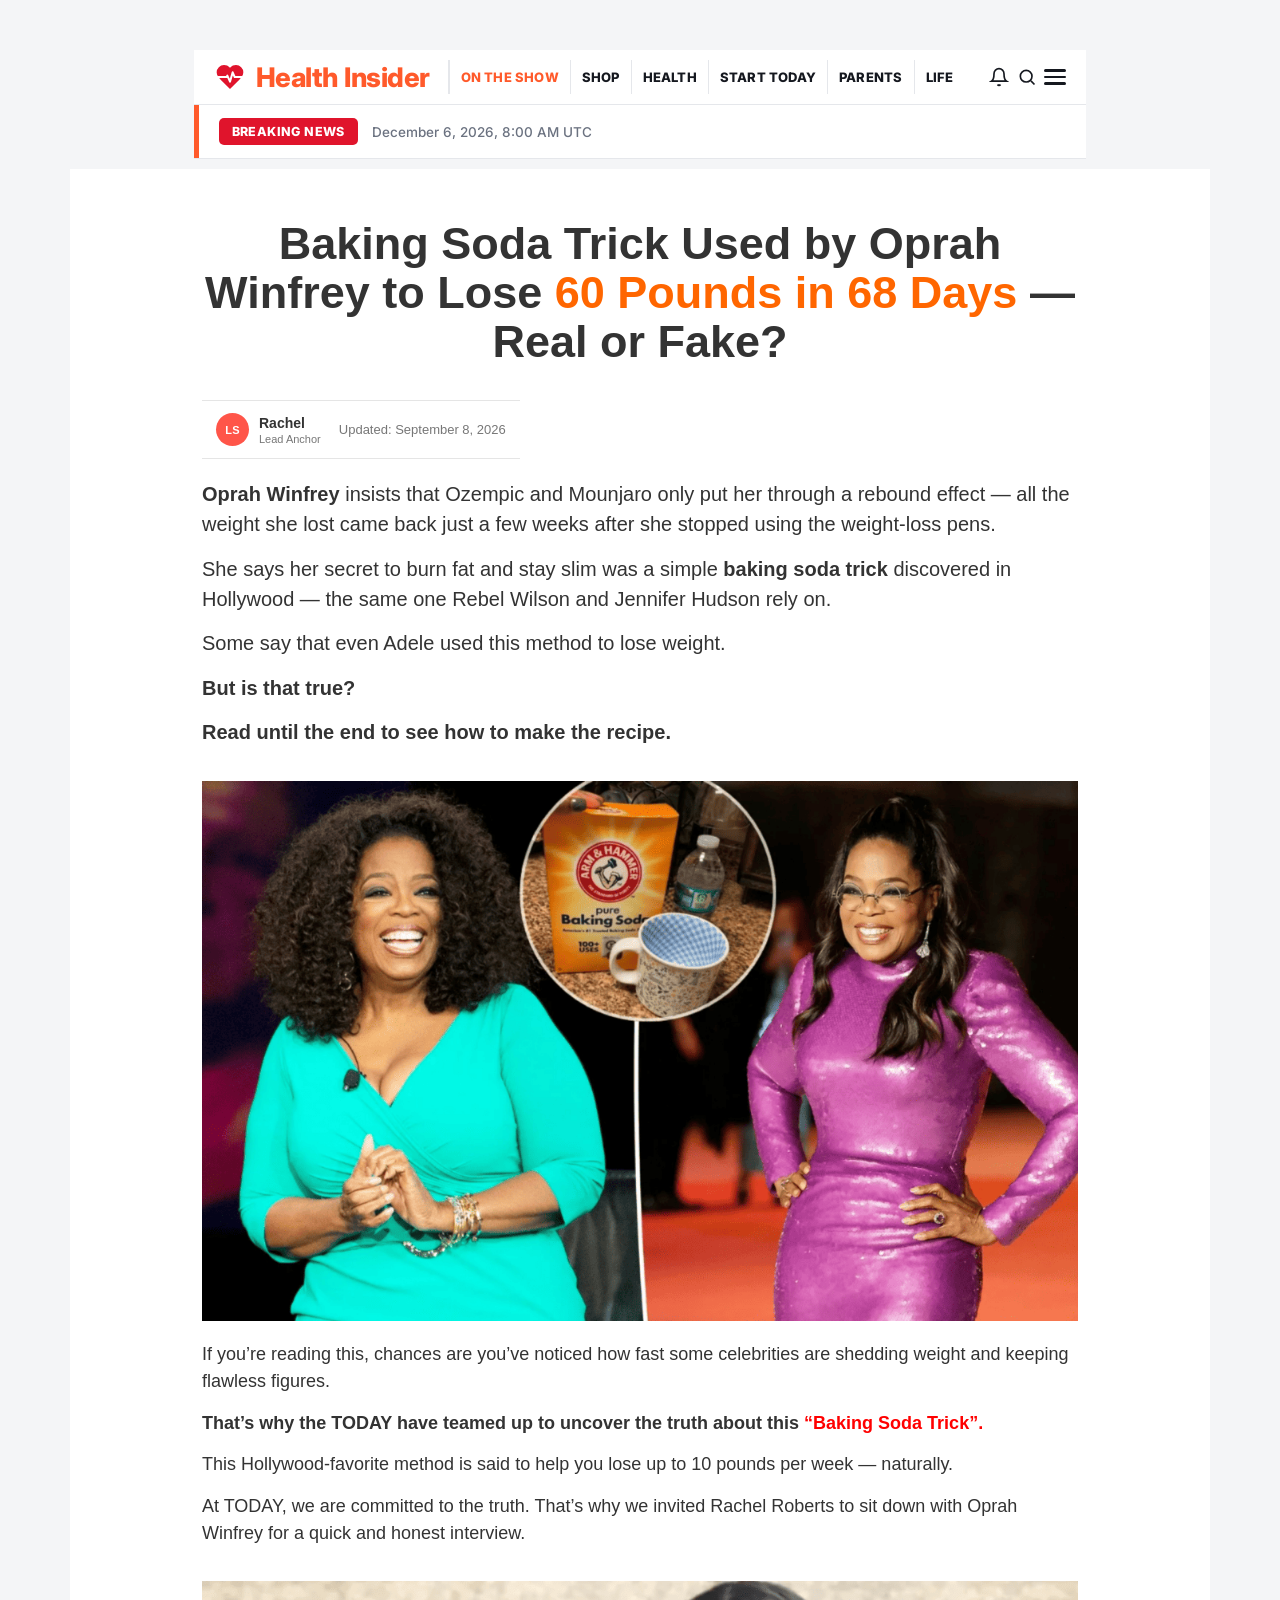
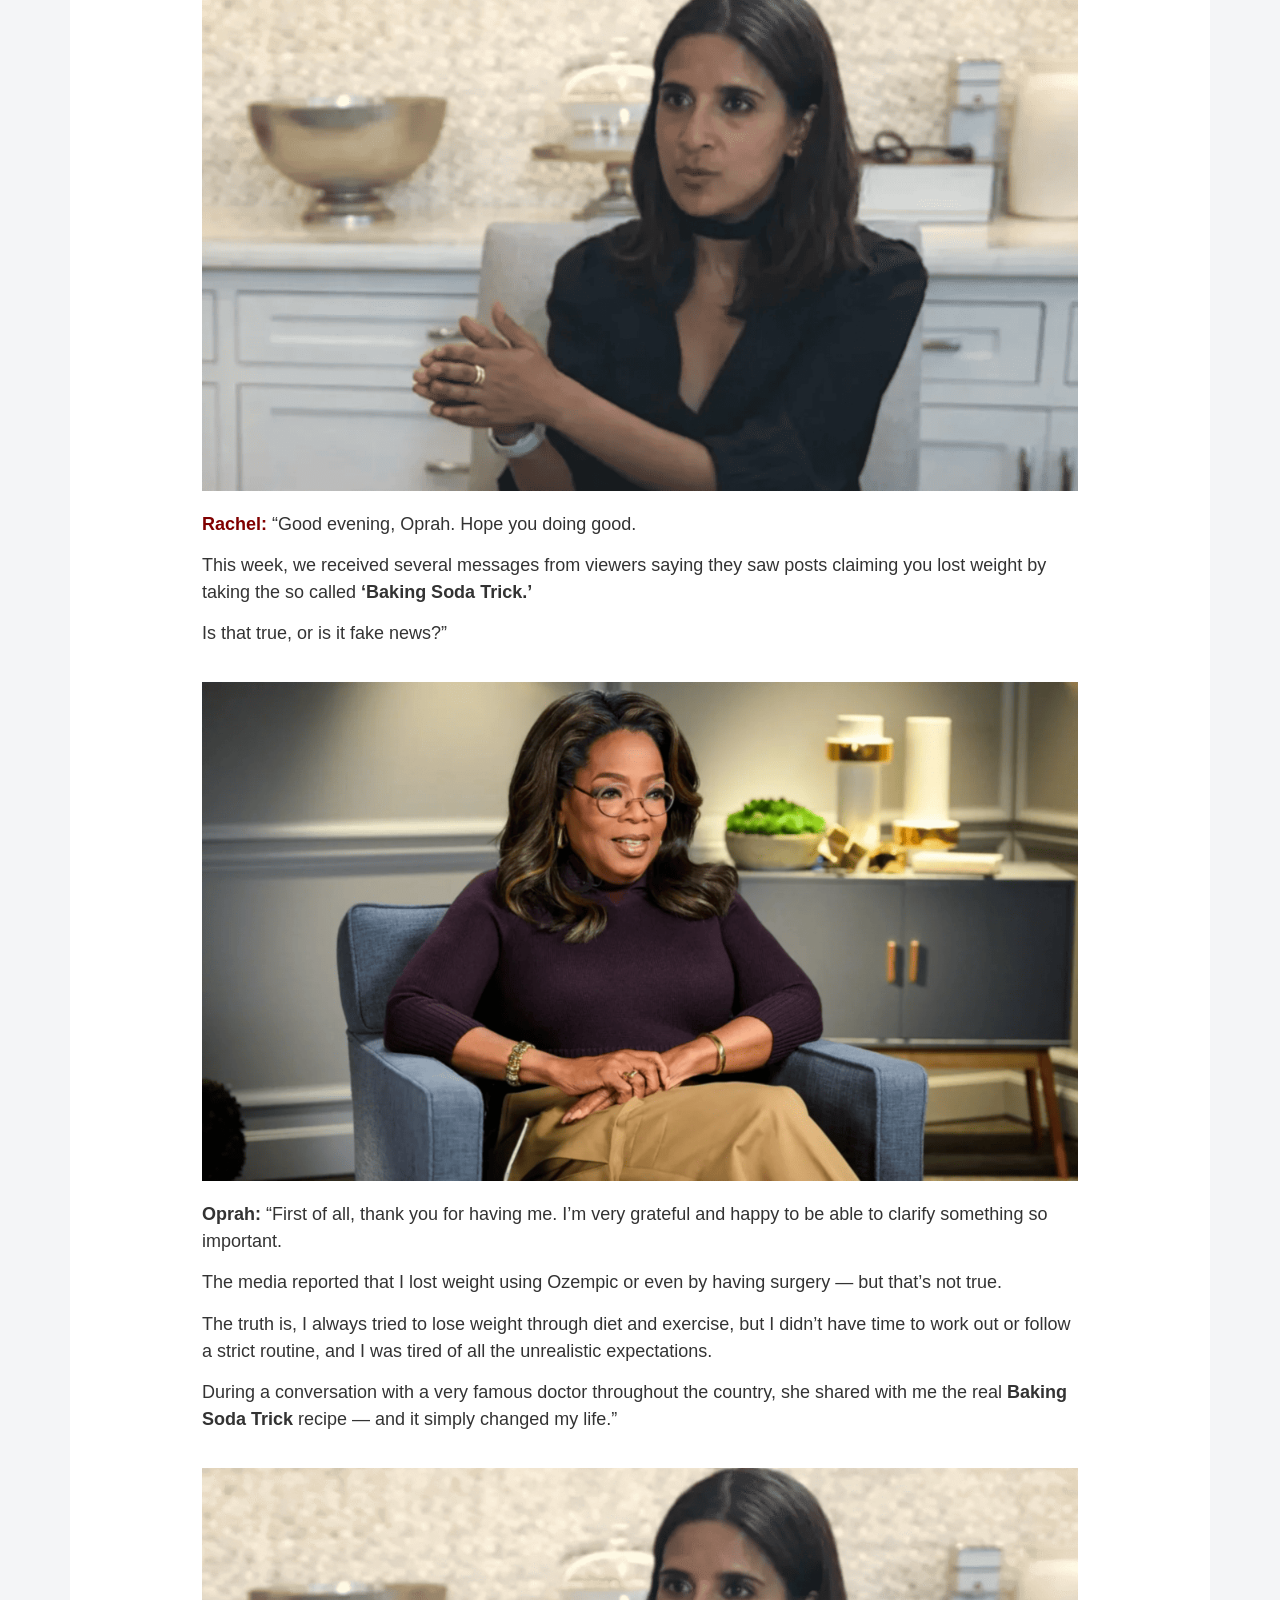
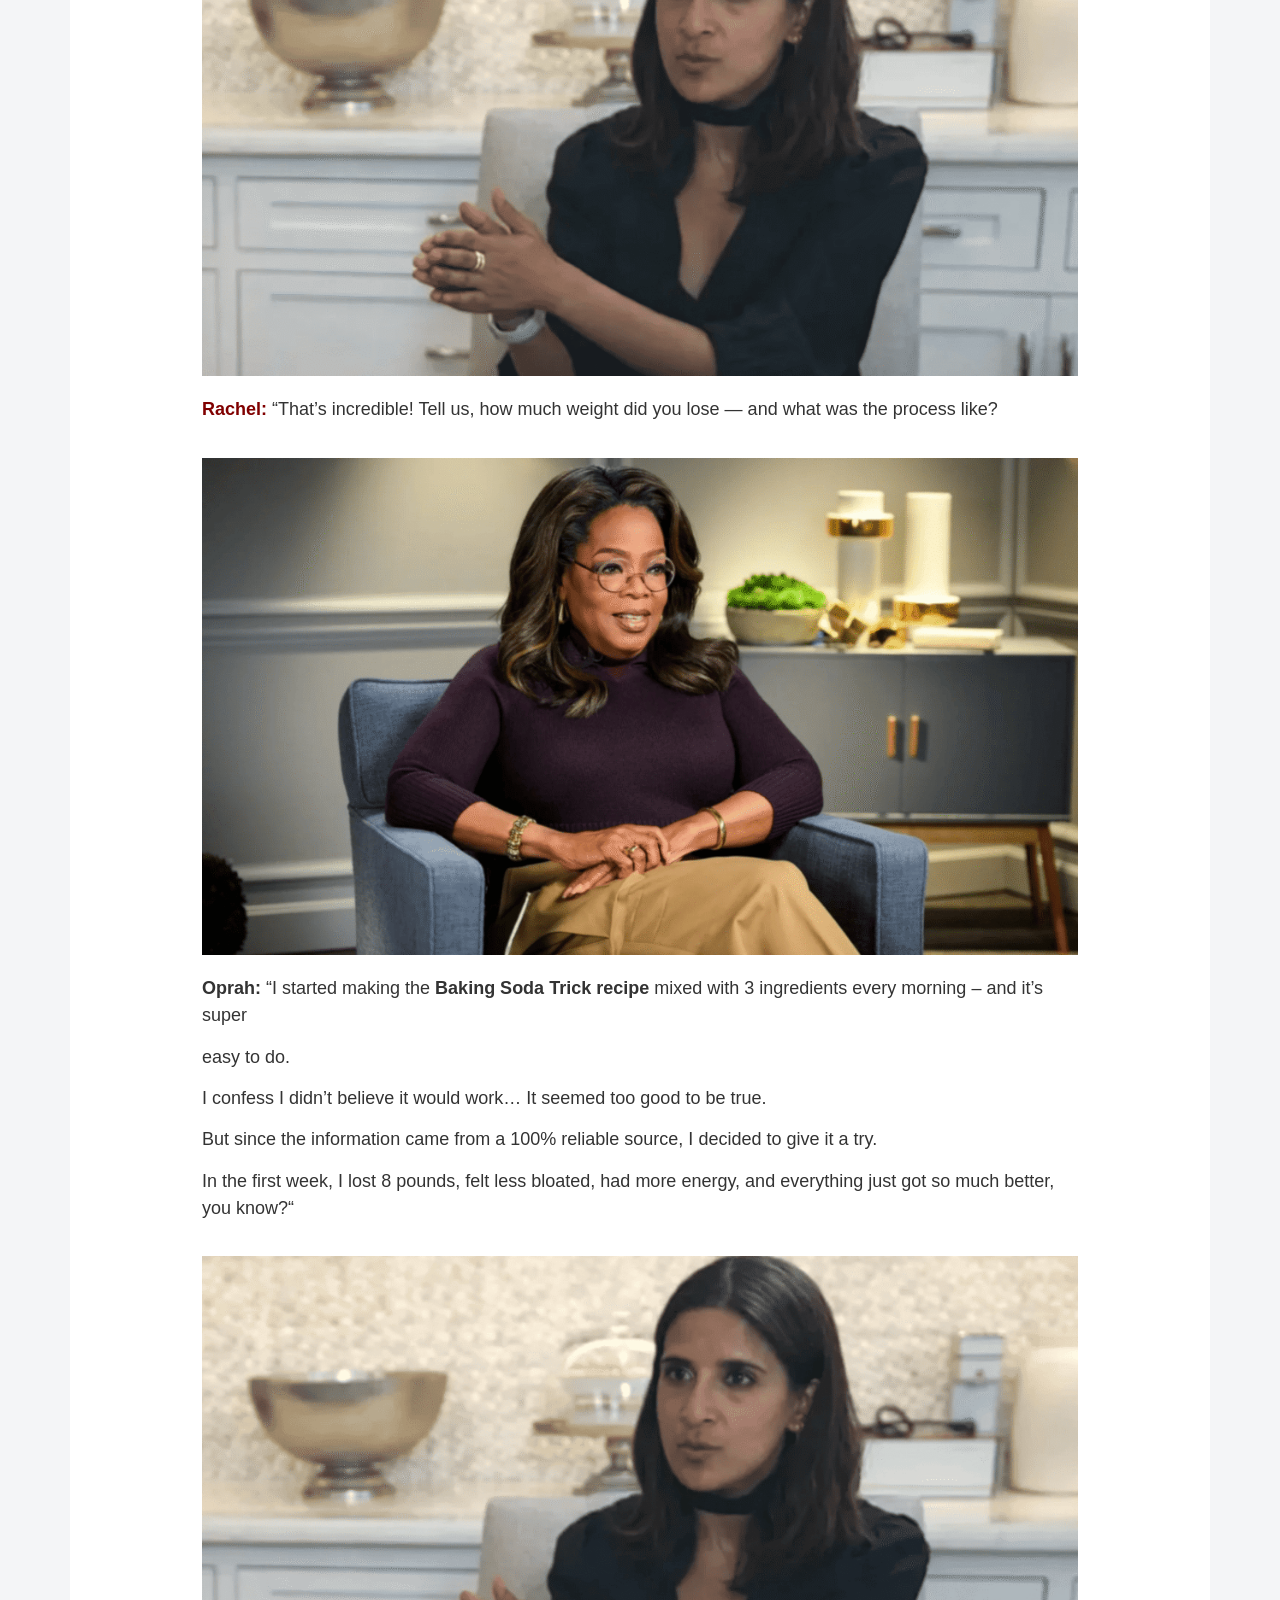
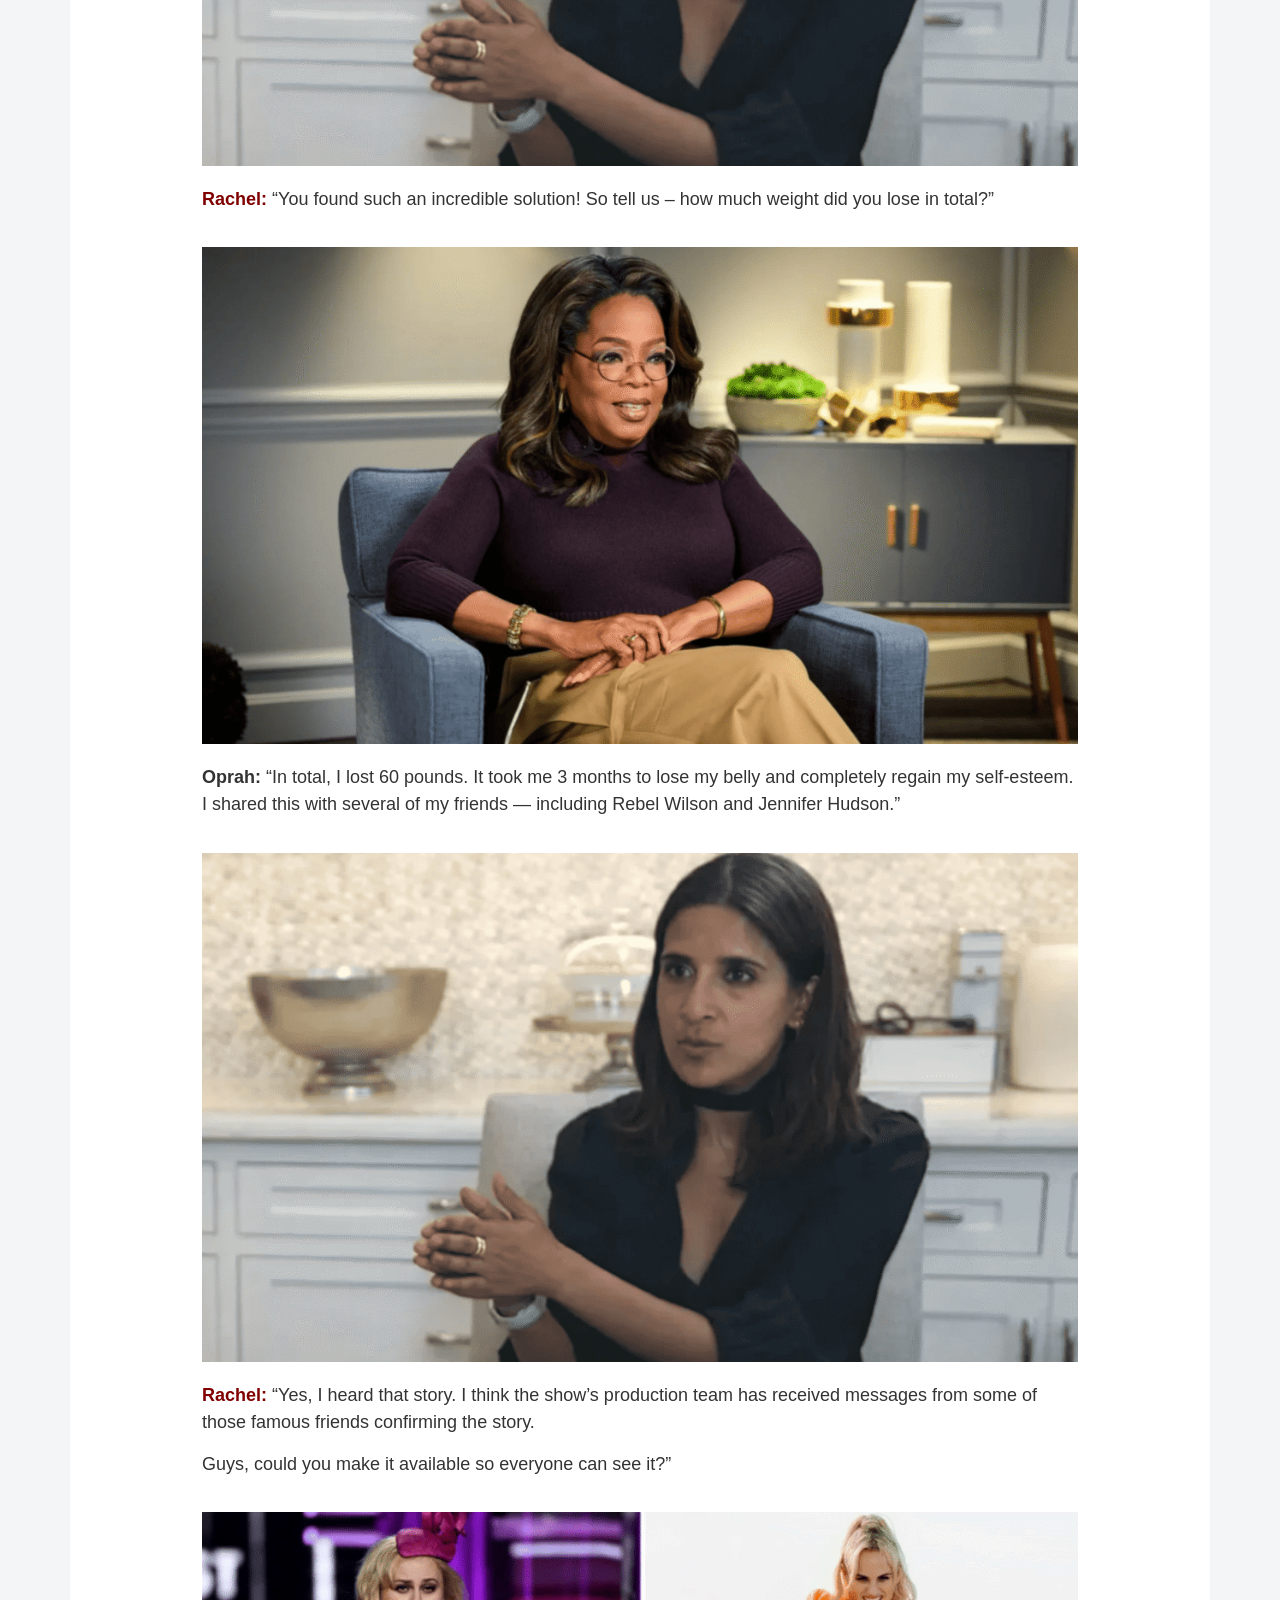
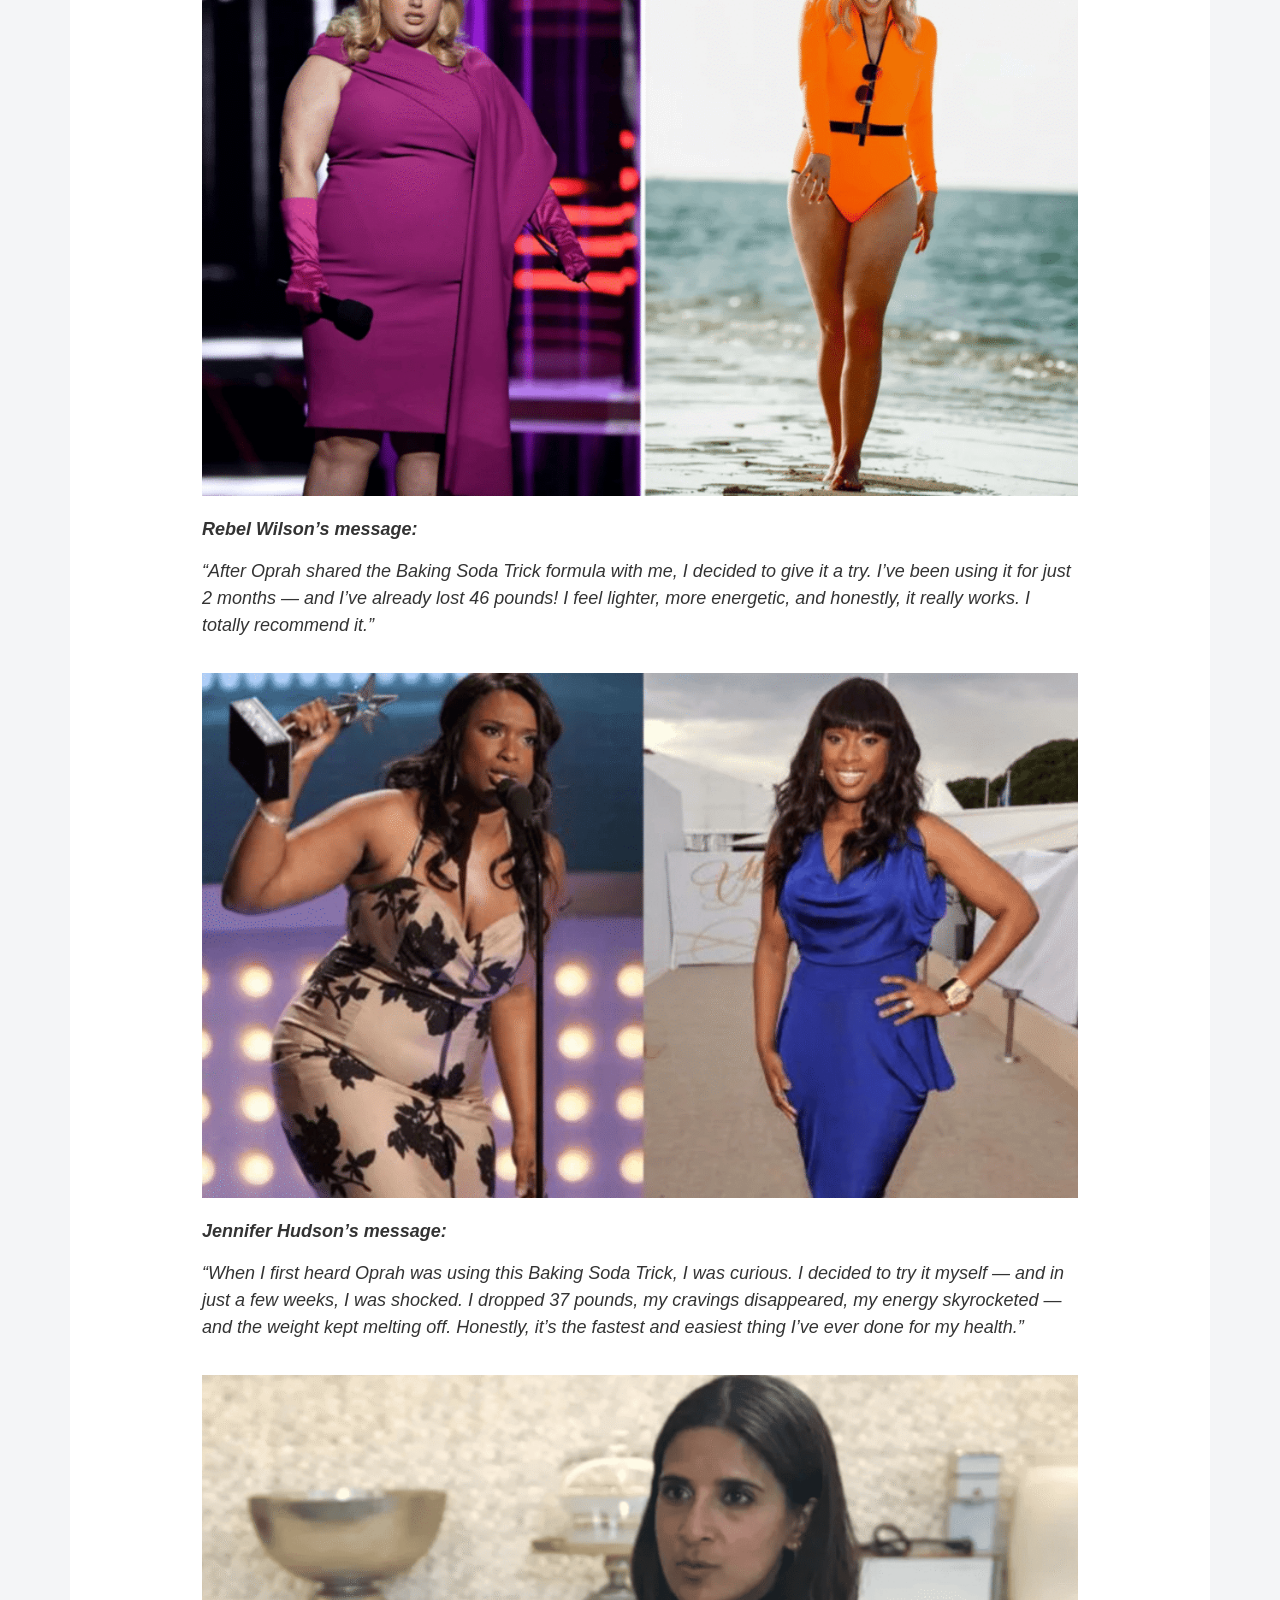
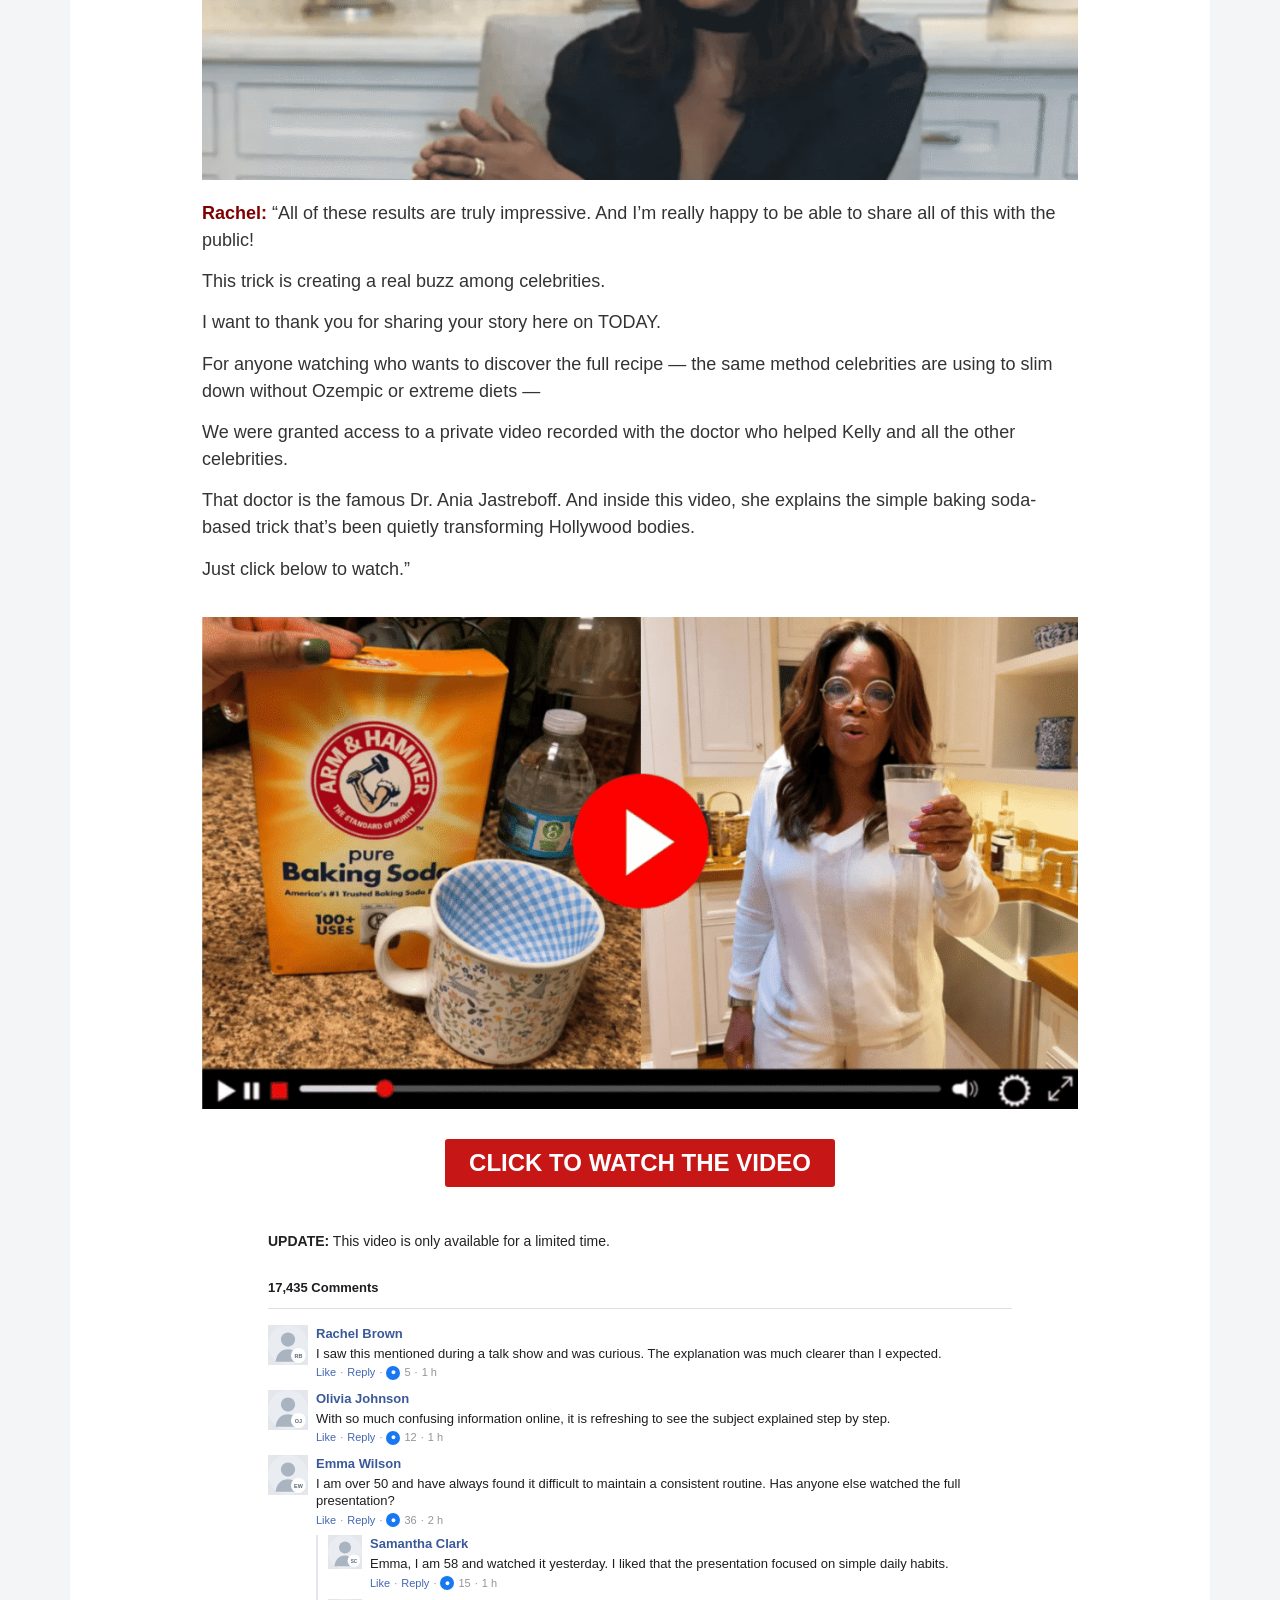
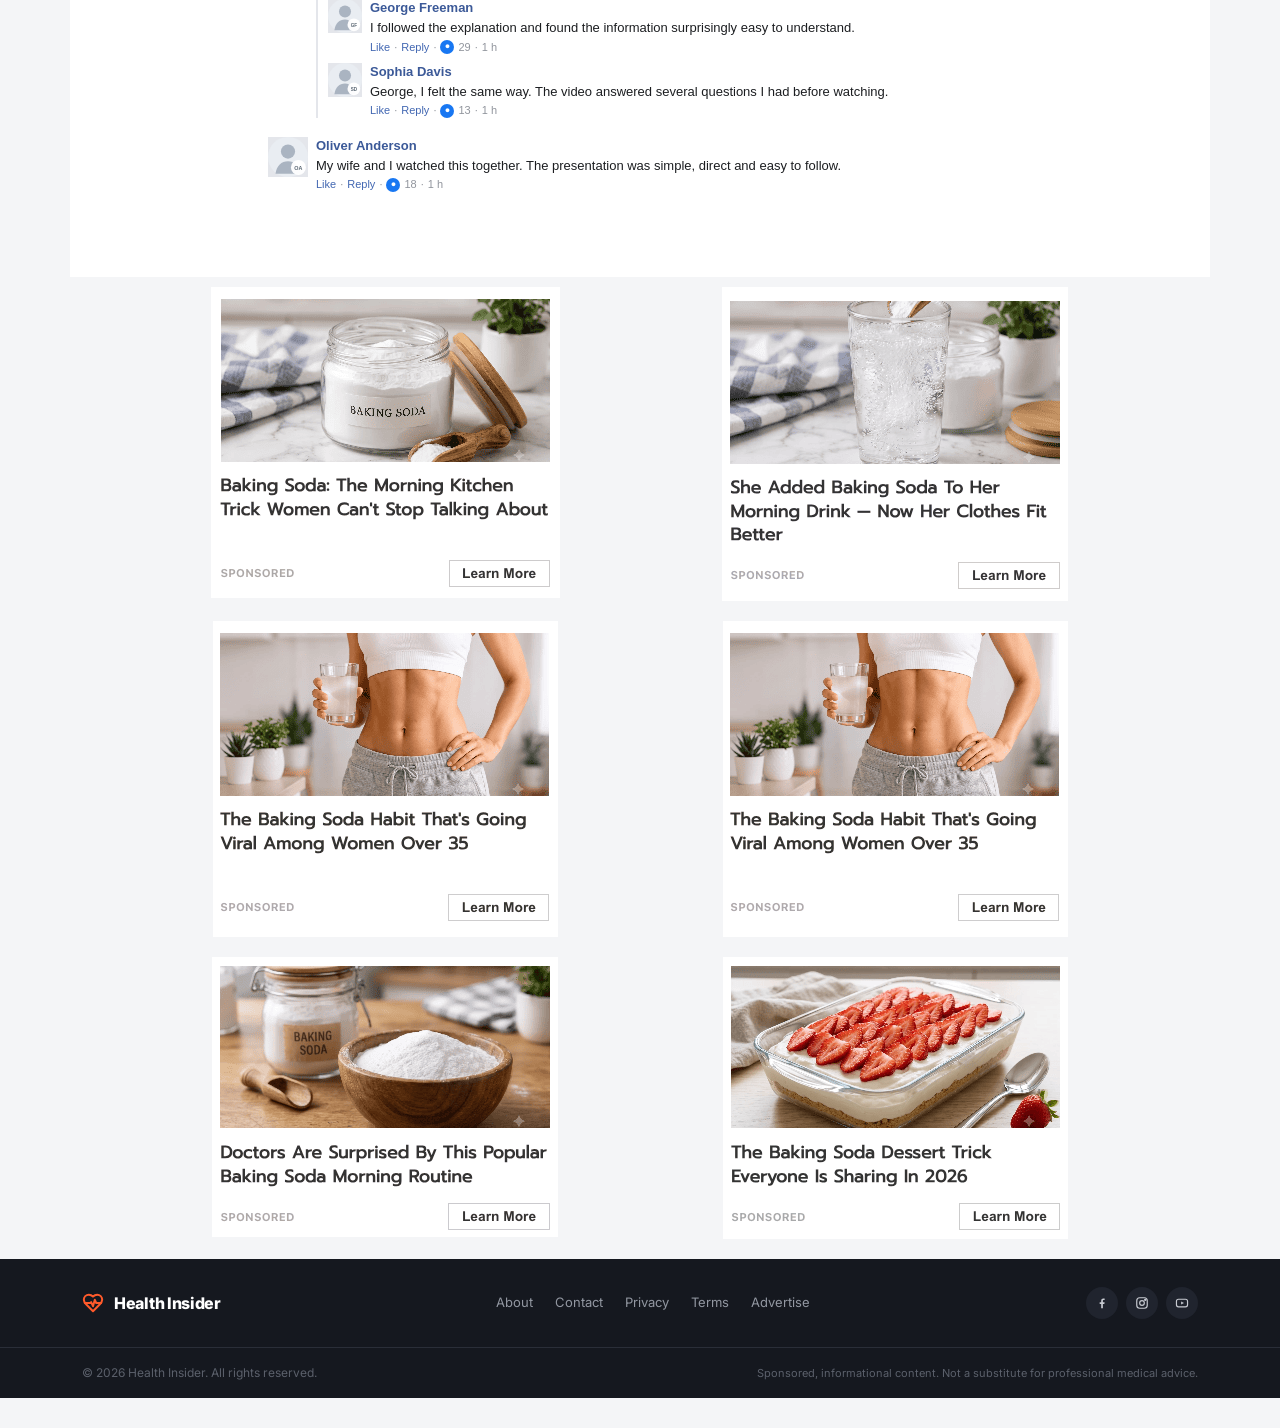
==== commit d856a351: "Add files via upload" ====
--- a/adv/index.html
+++ b/adv/index.html
@@ -178,6 +178,18 @@
 </script>
 <!-- End tracking parameter preservation -->
 
+
+<style id="top-gap-and-comment-avatar-fix">
+html, body {
+  margin-top: 0 !important;
+  padding-top: 0 !important;
+}
+.fb-avatar {
+  flex: 0 0 auto;
+  background: #eef1f5;
+}
+</style>
+
 </head>
 <body class="wp-singular page-template page-template-elementor_canvas page page-id-42 wp-embed-responsive wp-theme-hostinger-ai-theme hostinger-ai-builder-gutenberg elementor-default elementor-template-canvas elementor-kit-6 elementor-page elementor-page-42 customize-support" __processed_5ae1fe08-4463-43a1-88d5-a3342f4aa7af__="true" data-elementor-device-mode="mobile" bis_register="[base64]">
 			<div data-elementor-type="wp-page" data-elementor-id="42" class="elementor elementor-42">
@@ -203,8 +215,8 @@
 
 <style id="-inline-css">
 
-		@media screen { html { margin-top: 32px !important; } }
-		@media screen and ( max-width: 782px ) { html { margin-top: 46px !important; } }
+		
+		
 	
 @media print { #wpadminbar { display:none; } }
 /*# sourceURL=-inline-css */
@@ -649,7 +661,7 @@
   <div class="breaking-bar" bis_skin_checked="1">
     <div class="breaking-bar-inner" bis_skin_checked="1">
       <span class="breaking-badge">Breaking News</span>
-      <span class="breaking-time" id="breakingTime">August 12, 2026, 8:00 AM UTC</span>
+      <span class="breaking-time" id="breakingTime">September 8, 2026, 8:00 AM UTC</span>
     </div>
   </div>
   <nav class="mobile-nav" id="mobileNav">
@@ -681,6 +693,24 @@
     var input = searchWrap.querySelector('.search-input');
     if (searchWrap.classList.contains('open')) input.focus();
   });
+
+  // Keep the Breaking News date synced to the current UTC calendar day.
+  function currentUtcDateText(){
+    var now = new Date();
+    return new Intl.DateTimeFormat('en-US', {
+      timeZone: 'UTC',
+      month: 'long',
+      day: 'numeric',
+      year: 'numeric'
+    }).format(now);
+  }
+
+  var todayText = currentUtcDateText();
+  var breakingTime = scope.querySelector('#breakingTime');
+  if (breakingTime) breakingTime.textContent = todayText + ', 8:00 AM UTC';
+
+  var articleUpdated = document.querySelector('.article-updated');
+  if (articleUpdated) articleUpdated.textContent = 'Updated: ' + todayText;
 })();
 </script>				</div>
 					</div>
@@ -702,7 +732,7 @@
   </div>
 
   <div class="article-updated" bis_skin_checked="1">
-    Updated: August 12, 2026
+    Updated: September 8, 2026
   </div>
 
 </div>
@@ -1433,4 +1463,49 @@
 
 	
 
+
+<script id="comment-avatar-fallback-script">
+(function () {
+  function initials(name) {
+    var parts = (name || '').trim().split(/\s+/).filter(Boolean);
+    if (!parts.length) return '?';
+    if (parts.length === 1) return parts[0].slice(0, 2).toUpperCase();
+    return (parts[0][0] + parts[parts.length - 1][0]).toUpperCase();
+  }
+
+  function svgAvatar(name) {
+    var label = initials(name);
+    var svg = '<svg xmlns="http://www.w3.org/2000/svg" width="96" height="96" viewBox="0 0 96 96">' +
+      '<rect width="96" height="96" rx="48" fill="#e9edf2"/>' +
+      '<circle cx="48" cy="35" r="17" fill="#aab4c1"/>' +
+      '<path d="M18 88c3-20 14-30 30-30s27 10 30 30" fill="#aab4c1"/>' +
+      '<circle cx="73" cy="73" r="18" fill="#ffffff" opacity="0.96"/>' +
+      '<text x="73" y="78" text-anchor="middle" font-family="Arial,sans-serif" font-size="13" font-weight="700" fill="#586571">' + label + '</text>' +
+      '</svg>';
+    return 'data:image/svg+xml;charset=UTF-8,' + encodeURIComponent(svg);
+  }
+
+  function applyFallback(img) {
+    if (!img || img.dataset.avatarFallbackApplied === '1') return;
+    img.dataset.avatarFallbackApplied = '1';
+    img.src = svgAvatar(img.alt || 'User');
+  }
+
+  function wire(img) {
+    img.addEventListener('error', function () { applyFallback(img); }, { once: true });
+    if (img.complete && img.naturalWidth === 0) applyFallback(img);
+  }
+
+  function init() {
+    document.querySelectorAll('img.fb-avatar').forEach(wire);
+  }
+
+  if (document.readyState === 'loading') {
+    document.addEventListener('DOMContentLoaded', init);
+  } else {
+    init();
+  }
+})();
+</script>
+
 </body></html>
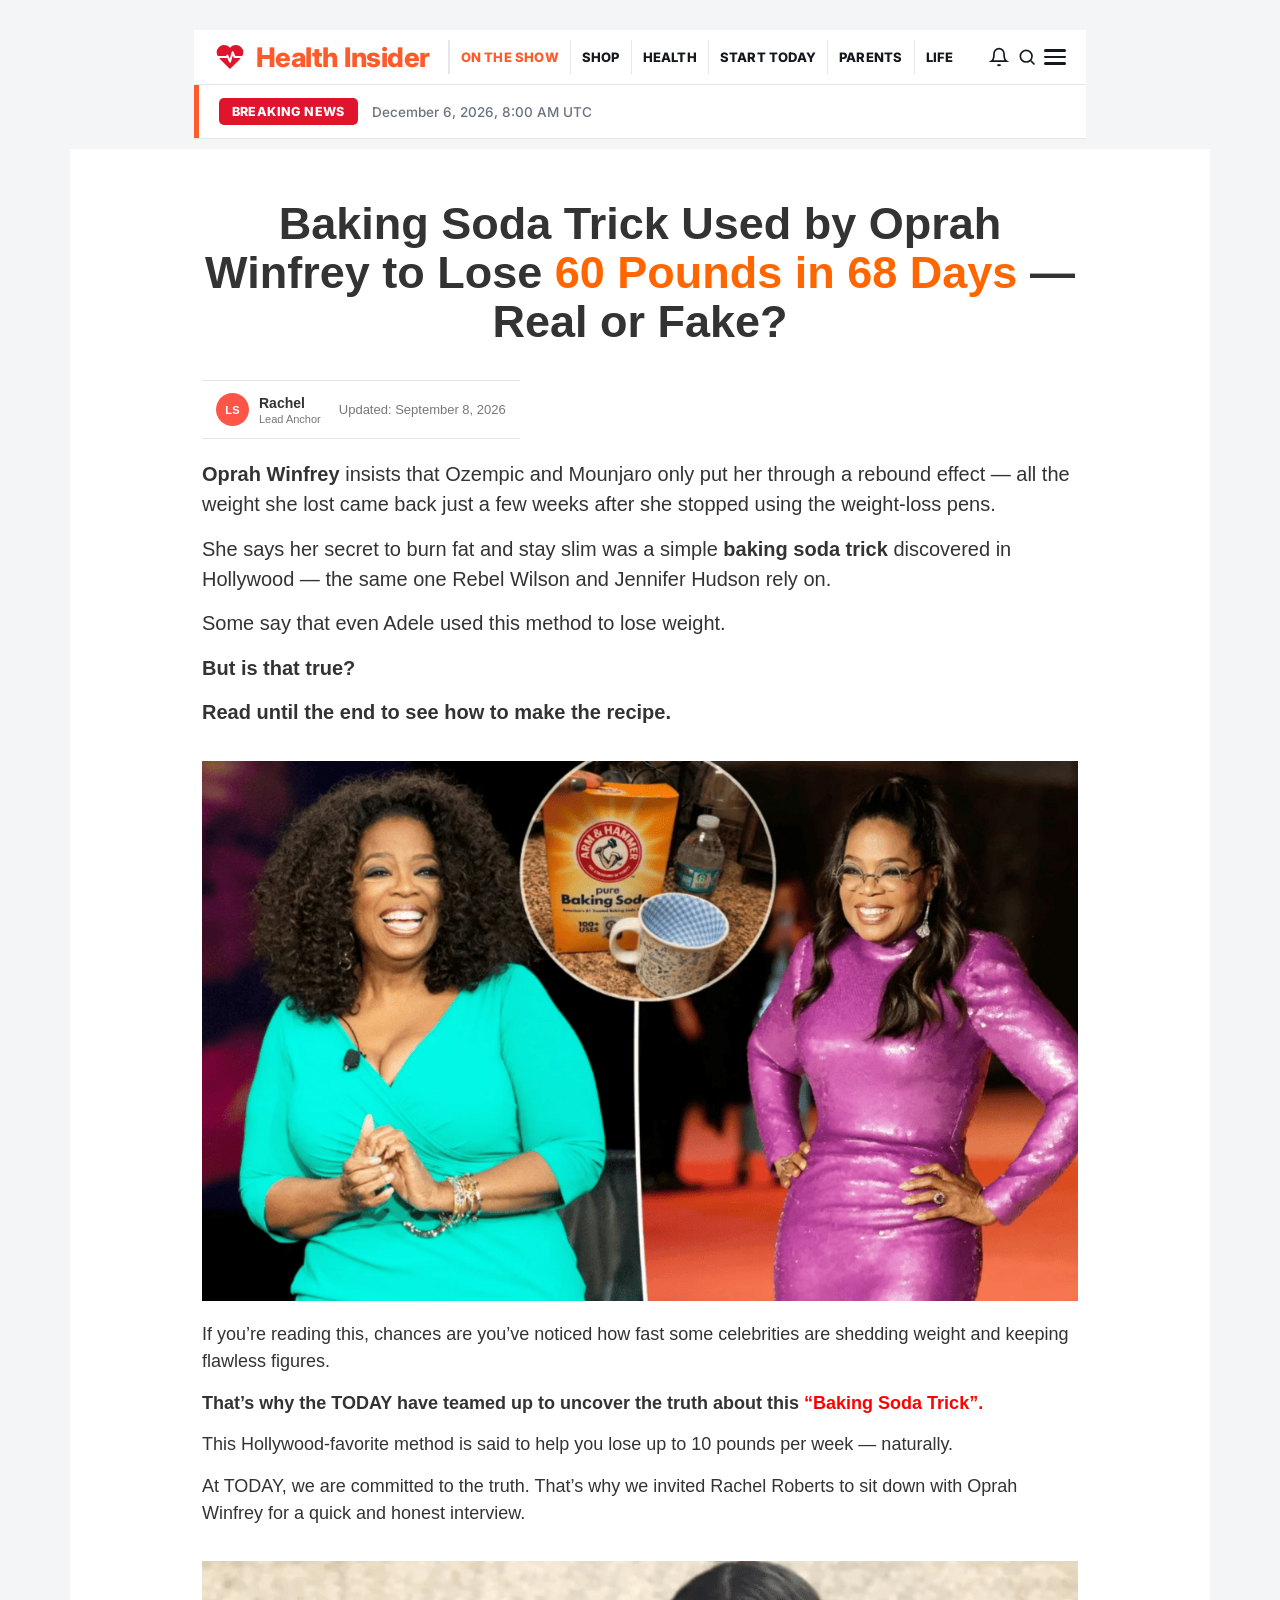
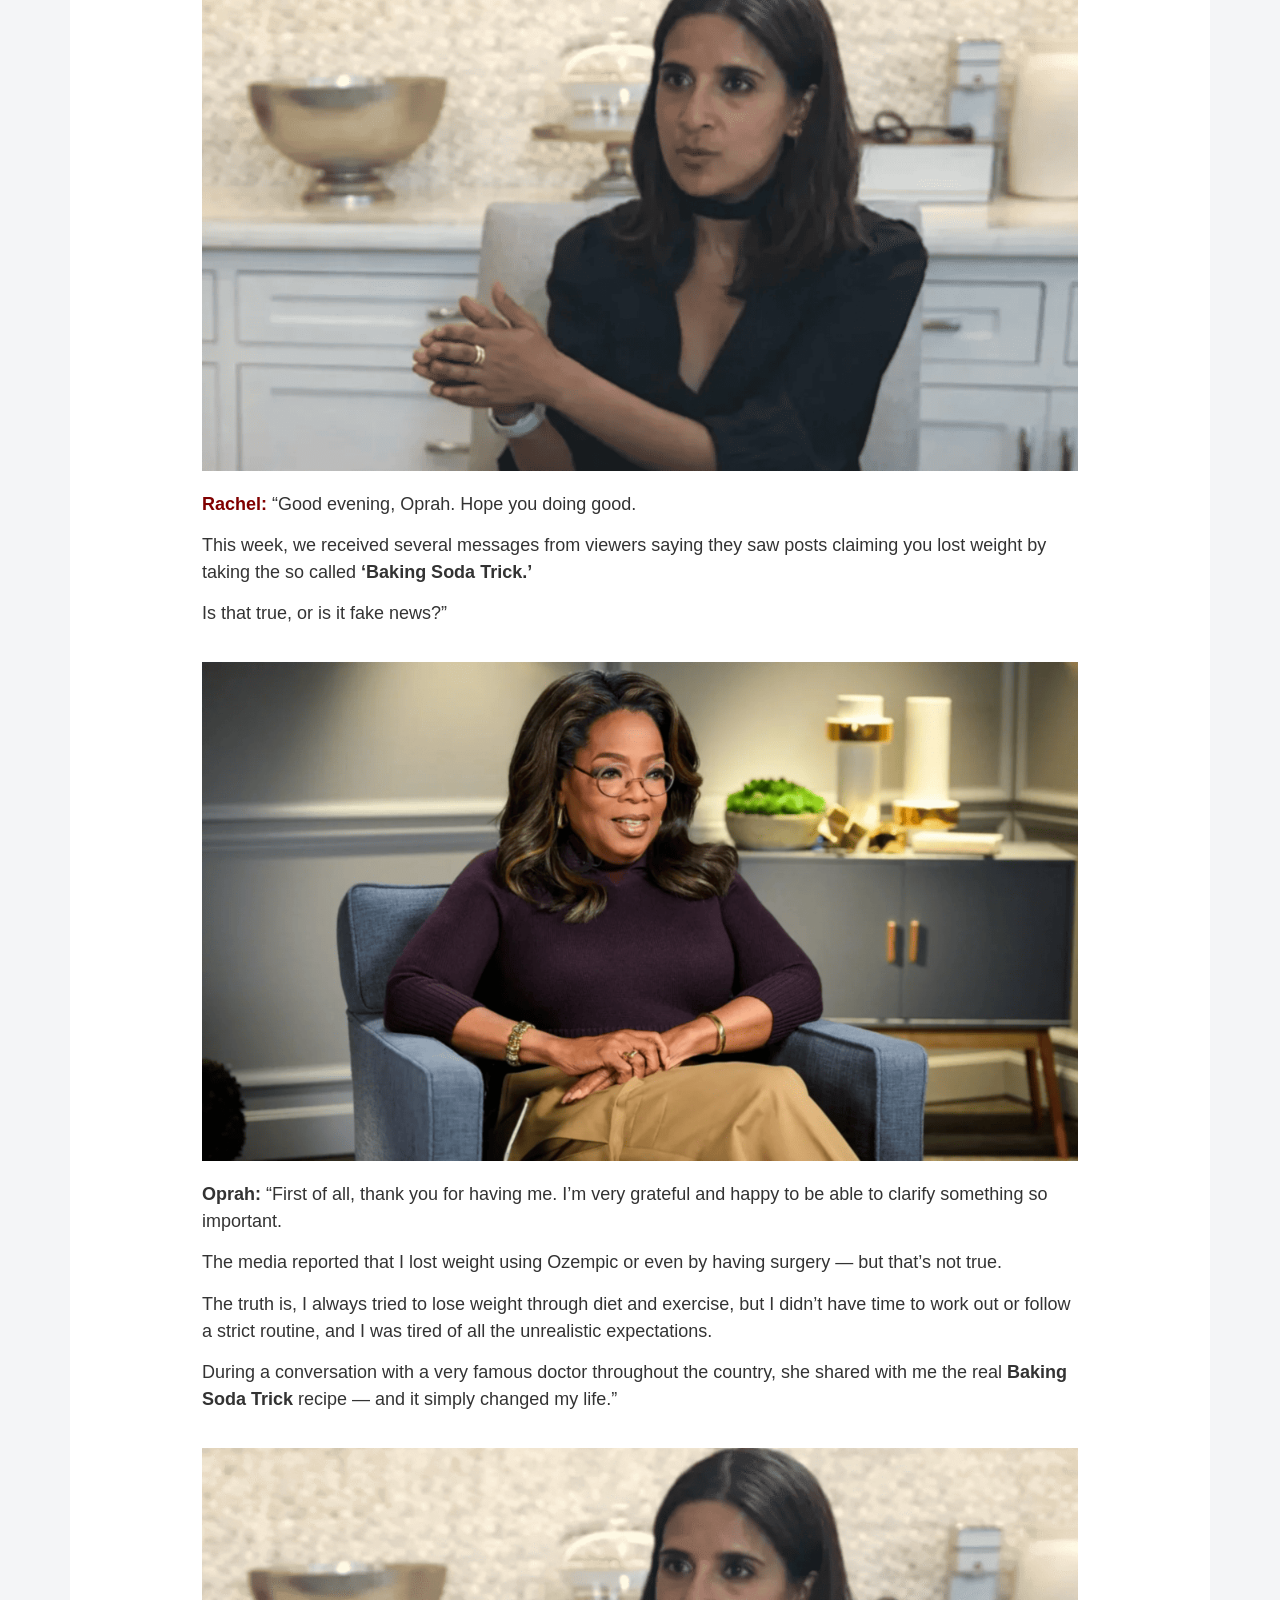
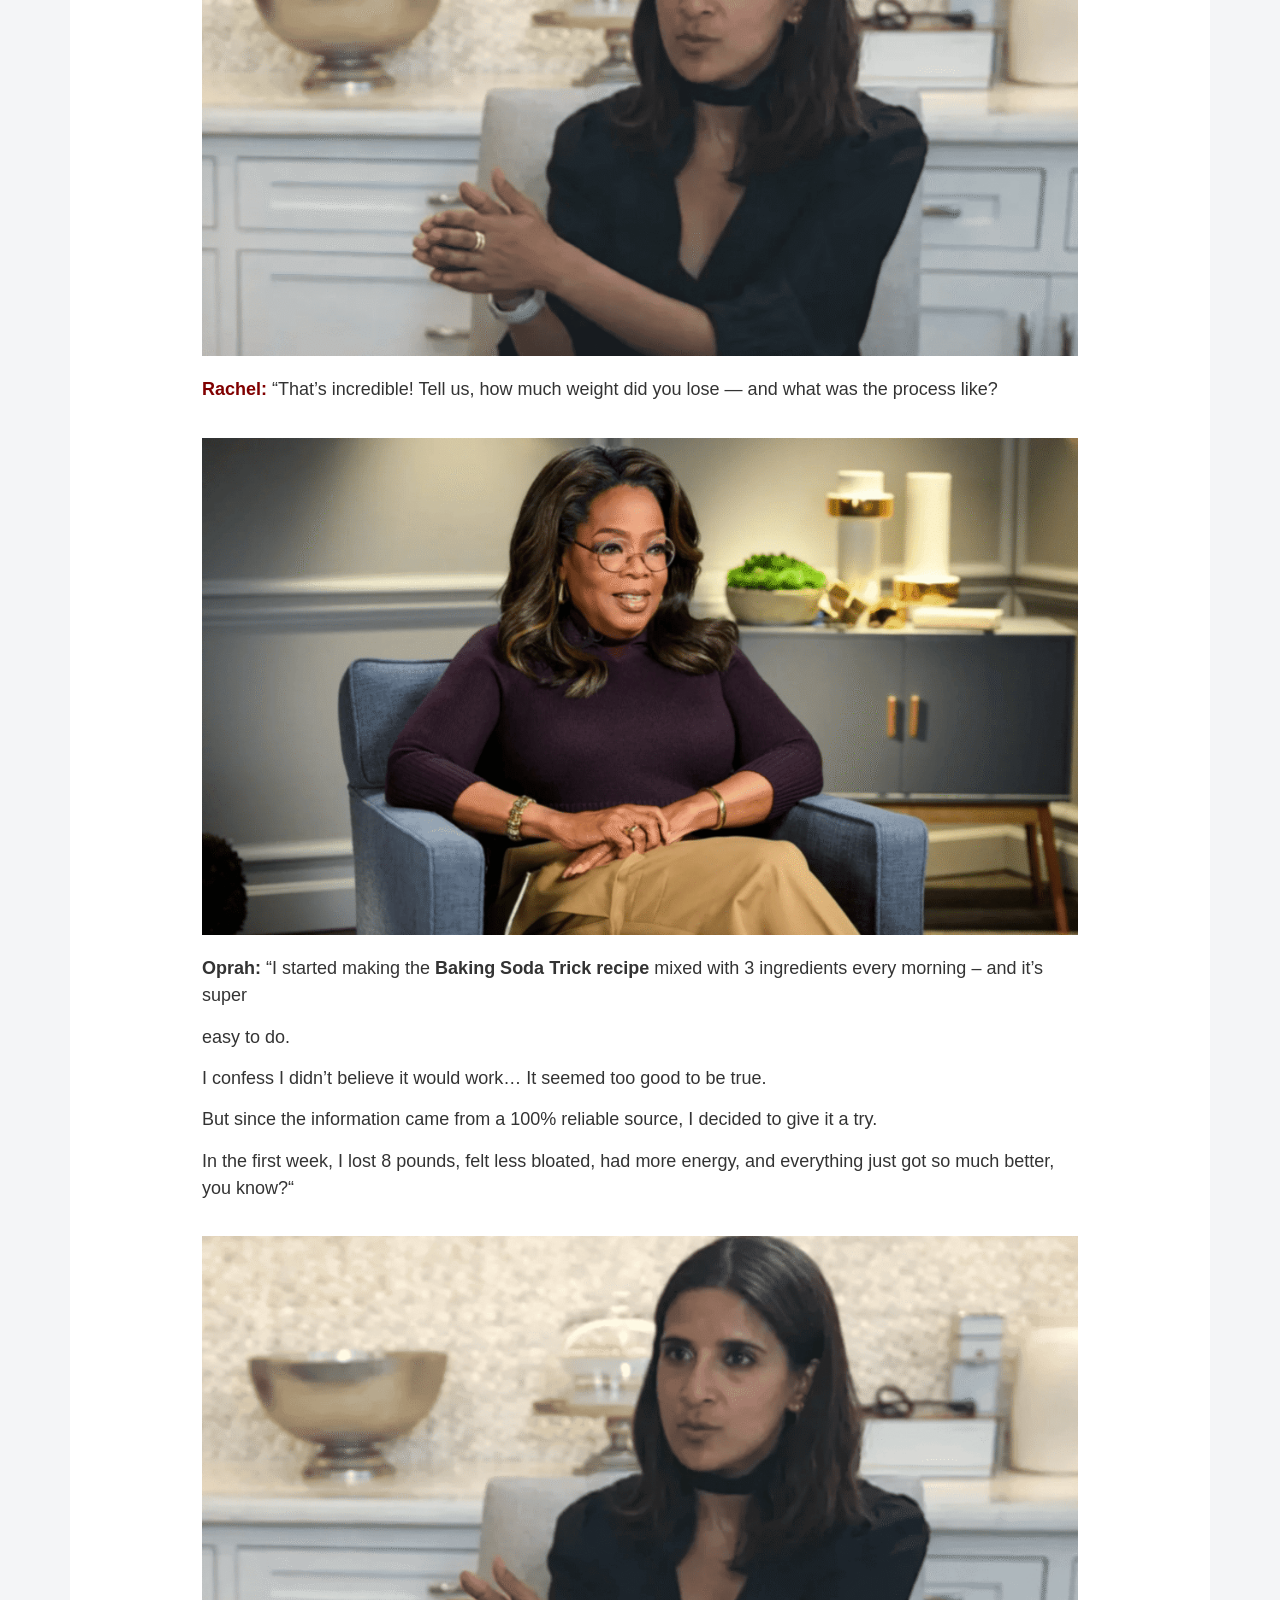
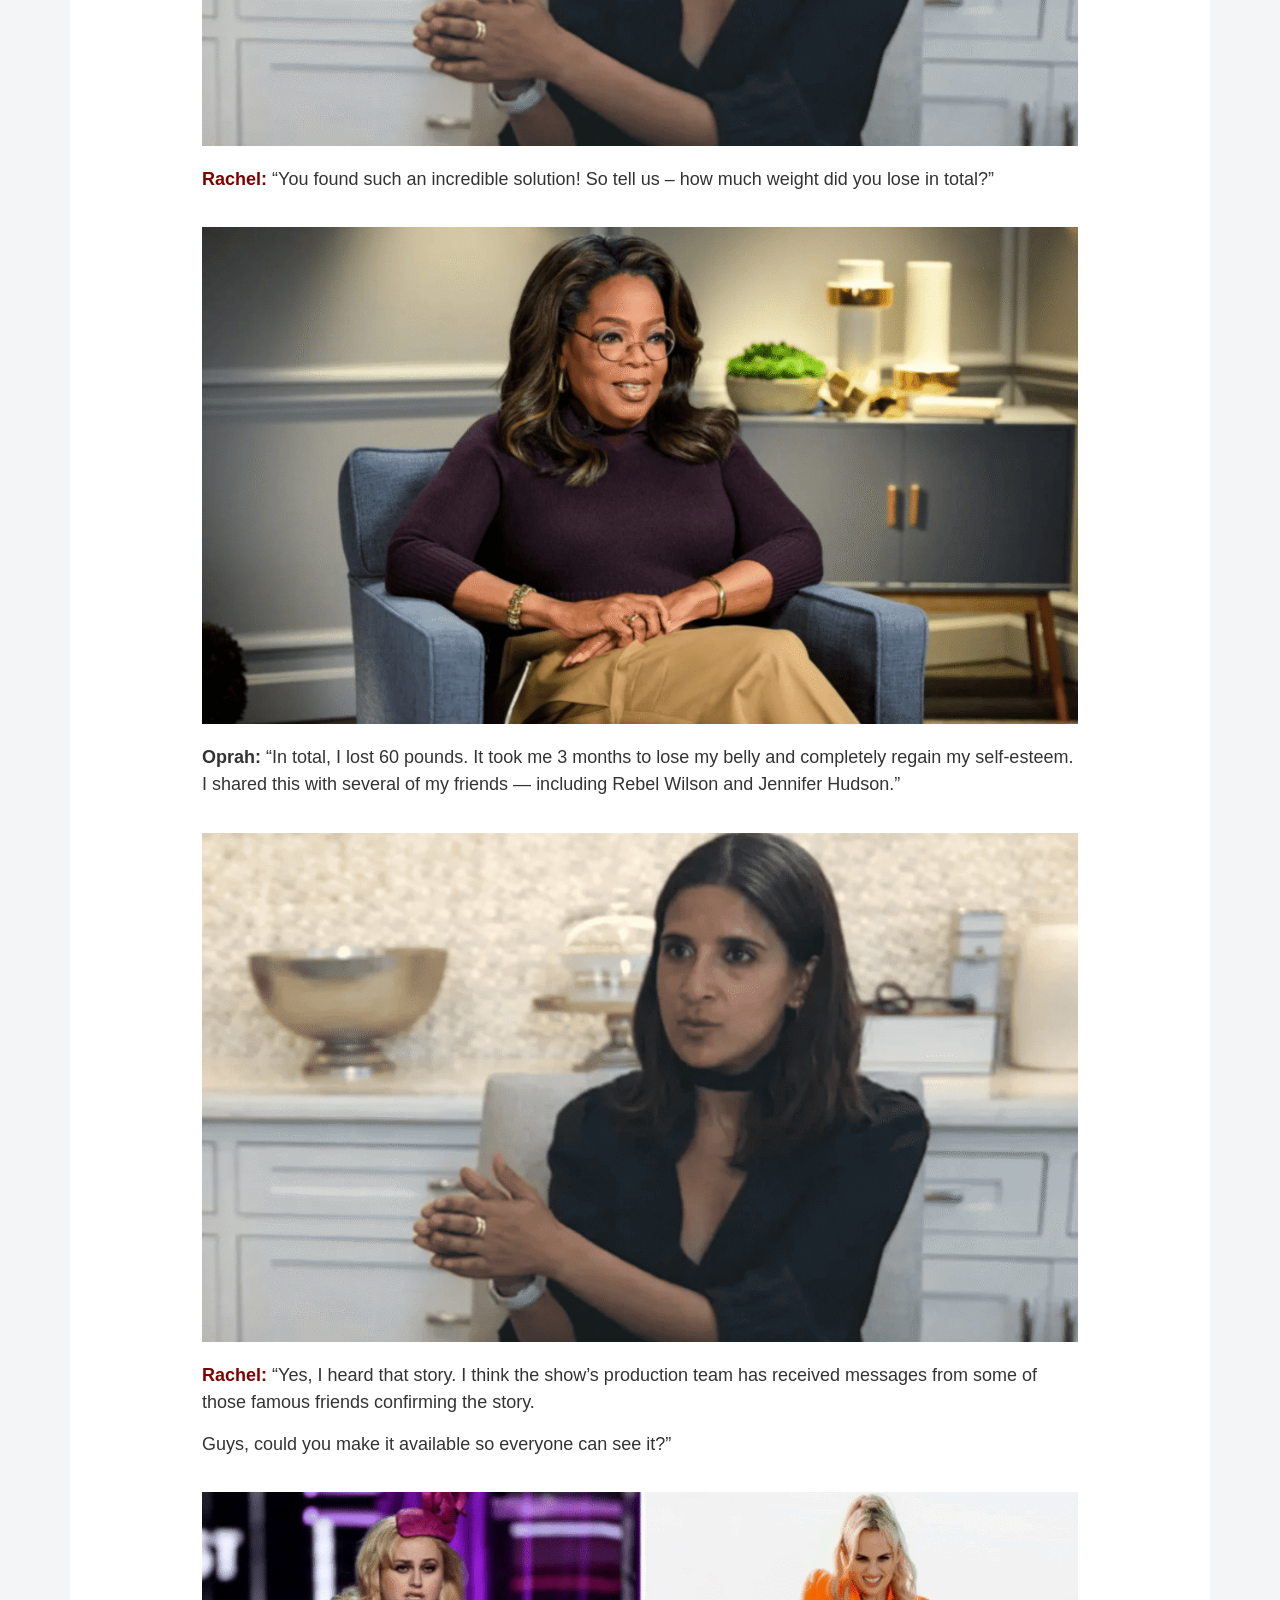
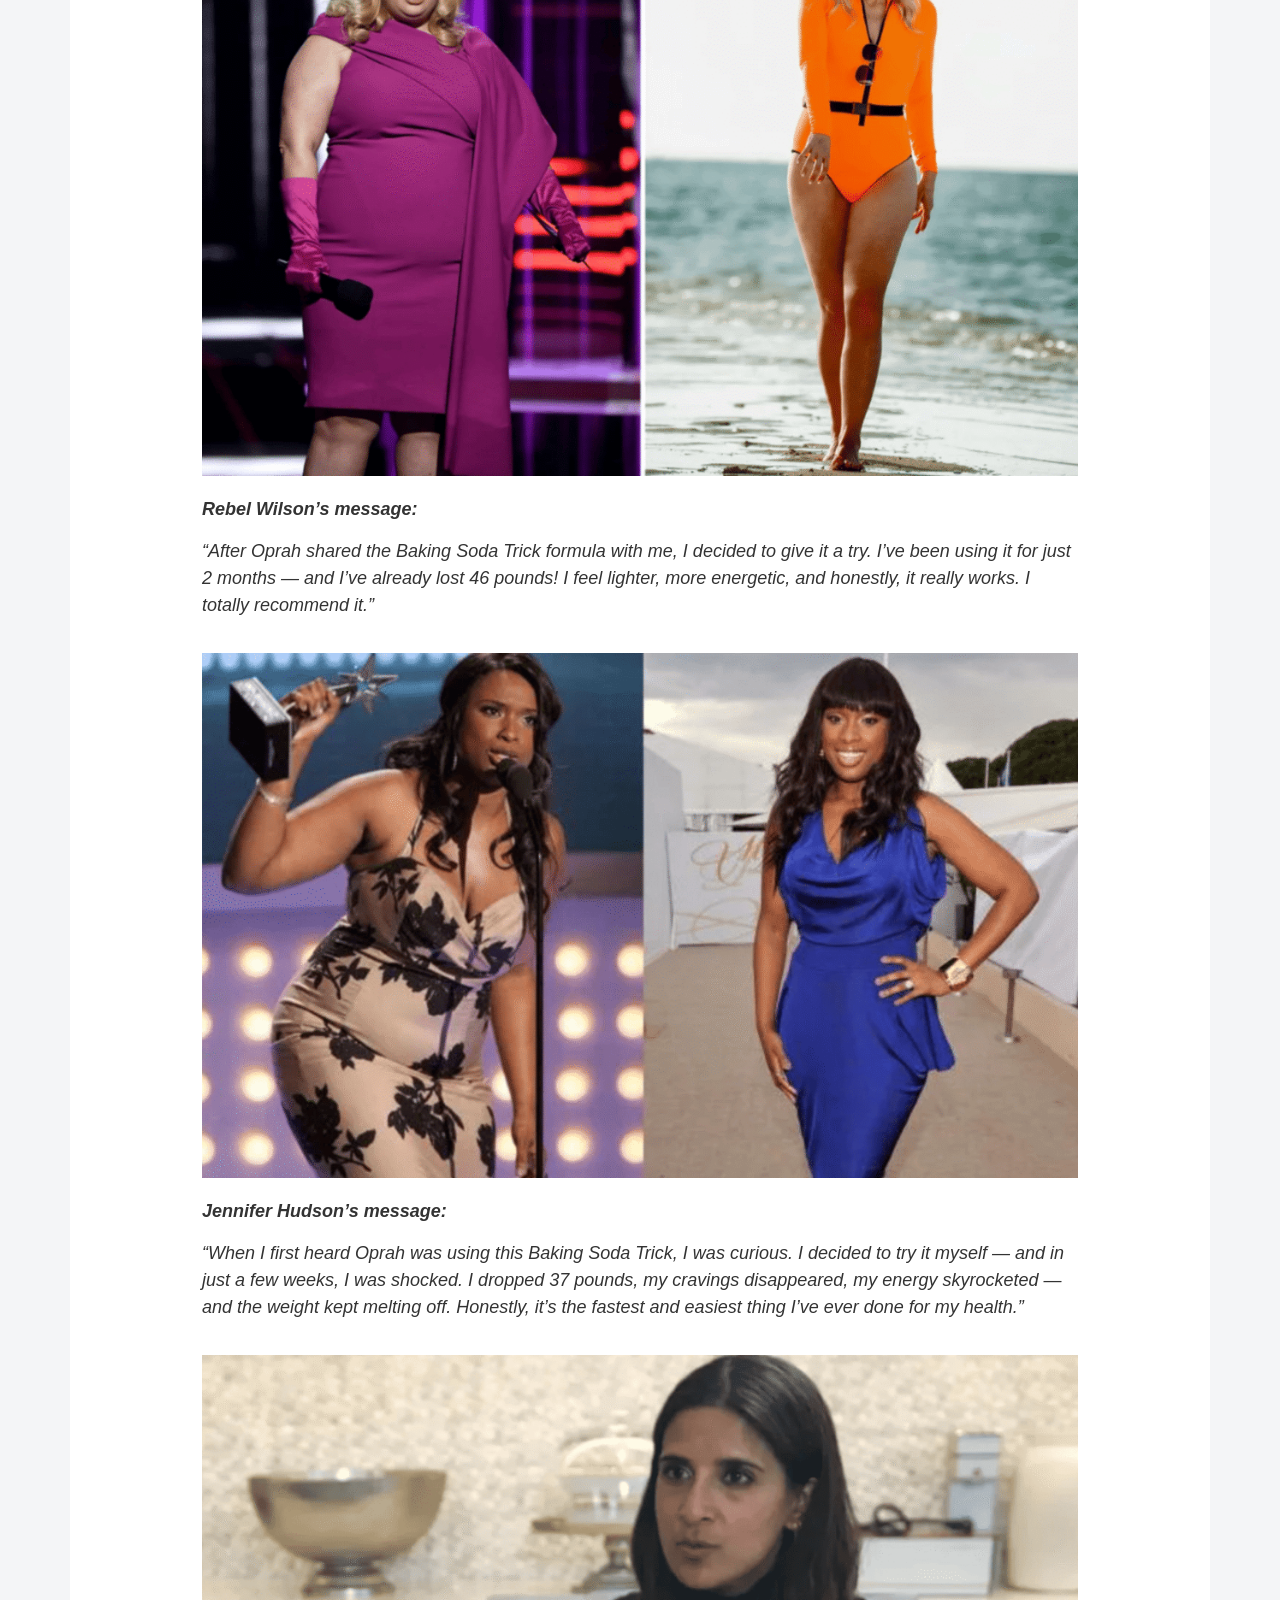
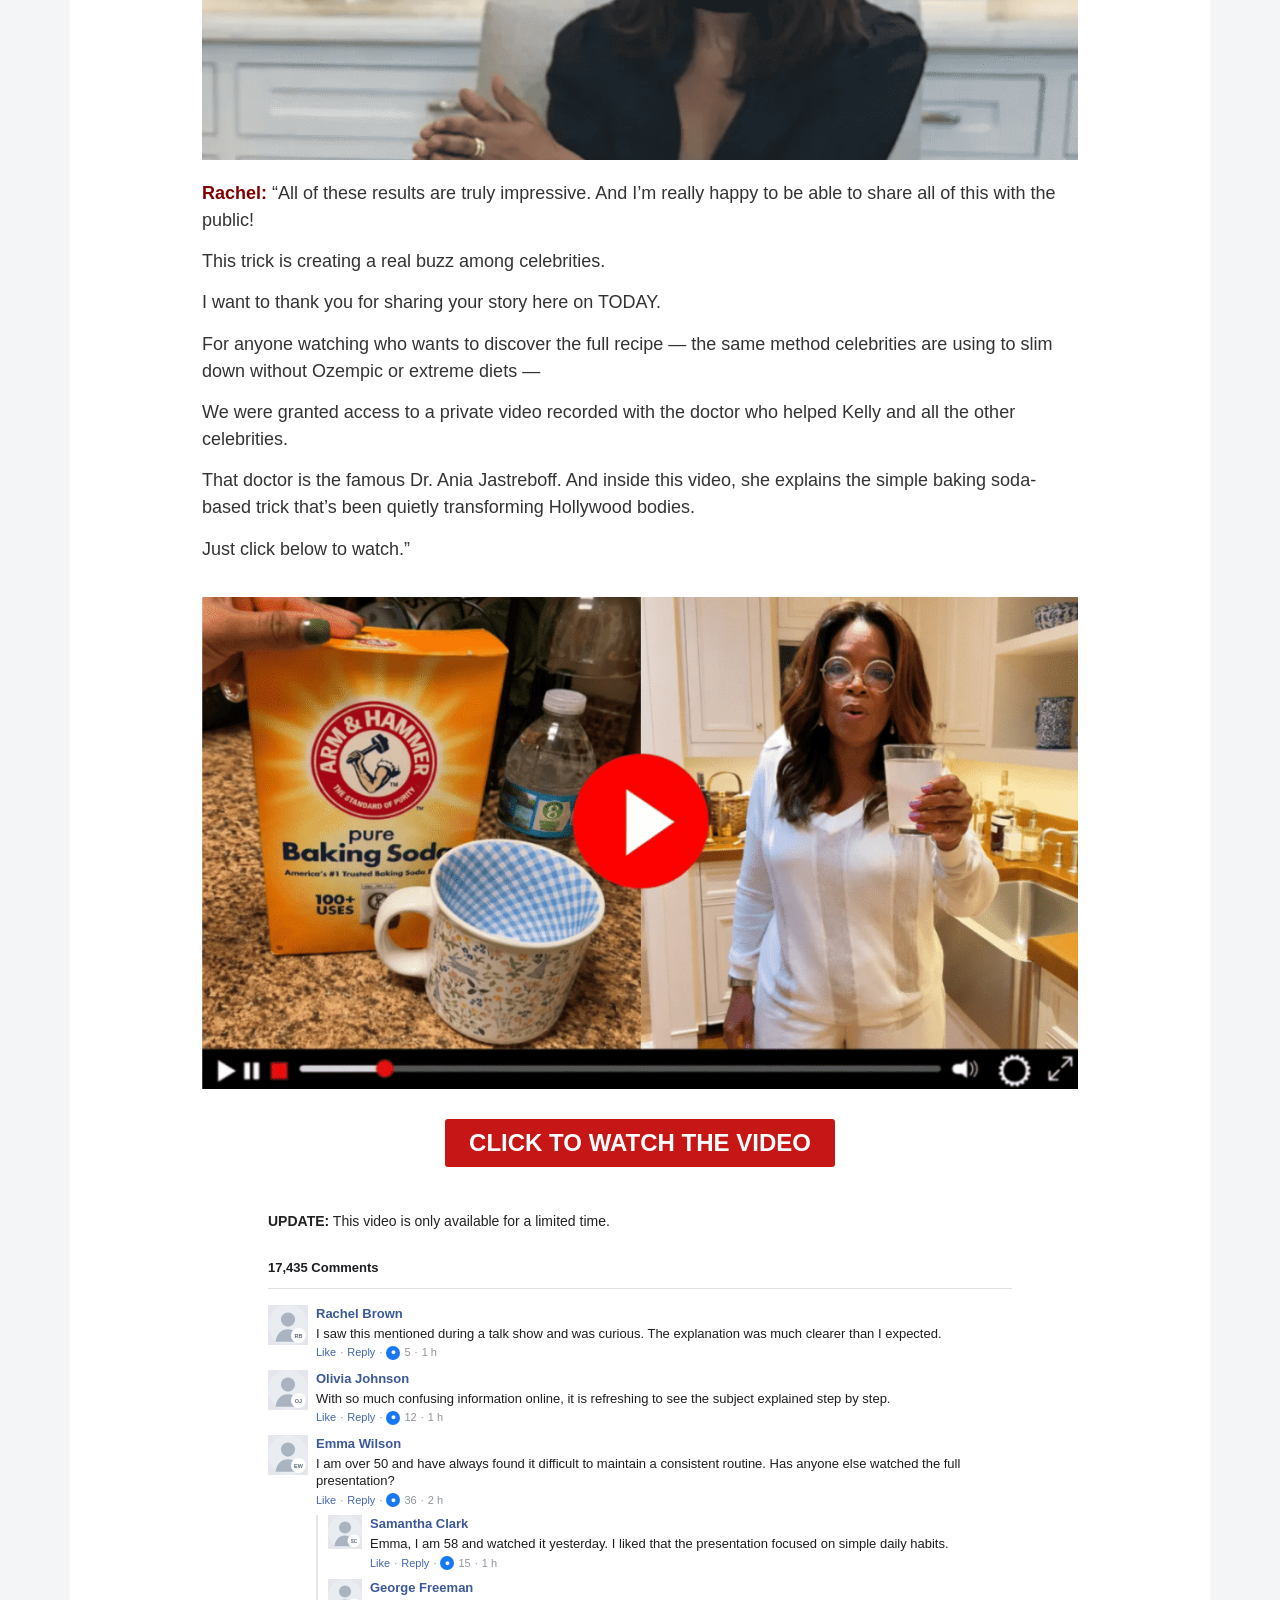
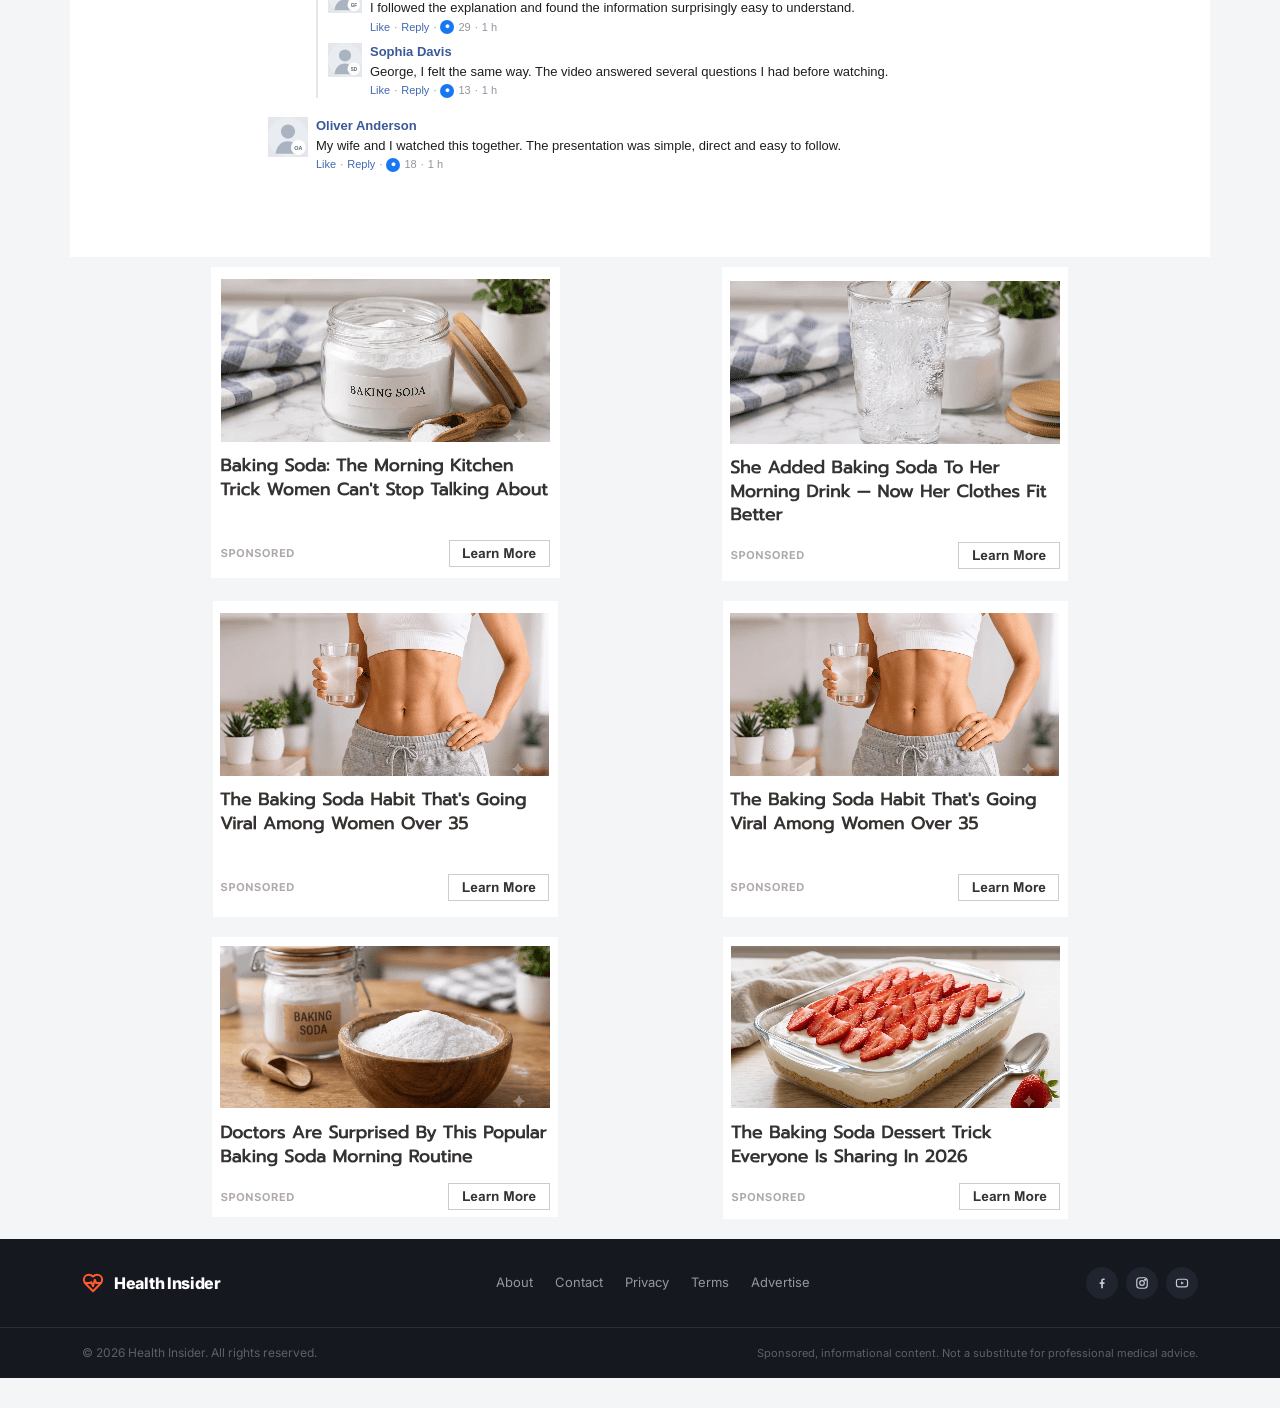
==== commit 129a4267: "Update index.html" ====
--- a/adv/index.html
+++ b/adv/index.html
@@ -187,6 +187,38 @@
 .fb-avatar {
   flex: 0 0 auto;
   background: #eef1f5;
+}
+</style>
+
+
+<style id="remove-top-gray-strip-fix">
+html, body {
+  margin: 0 !important;
+  padding: 0 !important;
+  background: #ffffff !important;
+}
+body > .elementor.elementor-42,
+body > .elementor.elementor-42 > .elementor-element-3e5b67b,
+body > .elementor.elementor-42 > .elementor-element-3e5b67b > .elementor-element-2d389e7,
+.elementor.elementor-2747,
+.elementor.elementor-2747 > .elementor-element-4fb405e,
+.elementor.elementor-2747 > .elementor-element-4fb405e > .e-con-inner {
+  margin-top: 0 !important;
+  padding-top: 0 !important;
+  min-height: 0 !important;
+}
+body > .elementor.elementor-42 > .elementor-element-3e5b67b {
+  background: transparent !important;
+}
+body > .elementor.elementor-42 > .elementor-element-3e5b67b > .elementor-element-78292d8,
+body > .elementor.elementor-42 > .elementor-element-3e5b67b > .elementor-element-729ec4b {
+  display: none !important;
+}
+#dhr-header-widget,
+#dhr-header-widget header,
+#dhr-header-widget .topbar,
+#dhr-header-widget .breaking-bar {
+  margin-top: 0 !important;
 }
 </style>
 
@@ -937,6 +969,9 @@
     }
 
     .fb-avatar {
+      display: block !important;
+      visibility: visible !important;
+      opacity: 1 !important;
       width: 40px;
       height: 40px;
       min-width: 40px;
@@ -1056,7 +1091,7 @@
   </div>
 
   <article class="fb-comment">
-    <img decoding="async" class="fb-avatar" src="images/DOkDNDGITgQgbExW.png" alt="Rachel Brown">
+    <img decoding="async" class="fb-avatar" src="./images/DOkDNDGITgQgbExW.png" data-avatar-file="DOkDNDGITgQgbExW.png" alt="Rachel Brown">
 
     <div class="fb-comment-body" bis_skin_checked="1">
       <a href="https://lj.dailyhealthtotal.com/news" class="fb-comment-name">Rachel Brown</a>
@@ -1079,7 +1114,7 @@
   </article>
 
   <article class="fb-comment">
-    <img decoding="async" class="fb-avatar" src="images/yzJBsoWcmjYNpVvV.png" alt="Olivia Johnson">
+    <img decoding="async" class="fb-avatar" src="./images/yzJBsoWcmjYNpVvV.png" data-avatar-file="yzJBsoWcmjYNpVvV.png" alt="Olivia Johnson">
 
     <div class="fb-comment-body" bis_skin_checked="1">
       <a href="https://lj.dailyhealthtotal.com/news" class="fb-comment-name">Olivia Johnson</a>
@@ -1102,7 +1137,7 @@
   </article>
 
   <article class="fb-comment">
-    <img decoding="async" class="fb-avatar" src="images/SvgycQVwjVNNbZrL.png" alt="Emma Wilson">
+    <img decoding="async" class="fb-avatar" src="./images/SvgycQVwjVNNbZrL.png" data-avatar-file="SvgycQVwjVNNbZrL.png" alt="Emma Wilson">
 
     <div class="fb-comment-body" bis_skin_checked="1">
       <a href="https://lj.dailyhealthtotal.com/news" class="fb-comment-name">Emma Wilson</a>
@@ -1125,7 +1160,7 @@
       <div class="fb-replies" bis_skin_checked="1">
 
         <article class="fb-comment">
-          <img decoding="async" class="fb-avatar" src="images/ACMEsnFGQioRUjkE.png" alt="Samantha Clark">
+          <img decoding="async" class="fb-avatar" src="./images/ACMEsnFGQioRUjkE.png" data-avatar-file="ACMEsnFGQioRUjkE.png" alt="Samantha Clark">
 
           <div class="fb-comment-body" bis_skin_checked="1">
             <a href="https://lj.dailyhealthtotal.com/news" class="fb-comment-name">Samantha Clark</a>
@@ -1148,7 +1183,7 @@
         </article>
 
         <article class="fb-comment">
-          <img decoding="async" class="fb-avatar" src="images/tYdRNkdRMfglLUcK.png" alt="George Freeman">
+          <img decoding="async" class="fb-avatar" src="./images/tYdRNkdRMfglLUcK.png" data-avatar-file="tYdRNkdRMfglLUcK.png" alt="George Freeman">
 
           <div class="fb-comment-body" bis_skin_checked="1">
             <a href="https://lj.dailyhealthtotal.com/news" class="fb-comment-name">George Freeman</a>
@@ -1171,7 +1206,7 @@
         </article>
 
         <article class="fb-comment">
-          <img decoding="async" class="fb-avatar" src="images/jwDckclOEYEZAUam.png" alt="Sophia Davis">
+          <img decoding="async" class="fb-avatar" src="./images/jwDckclOEYEZAUam.png" data-avatar-file="jwDckclOEYEZAUam.png" alt="Sophia Davis">
 
           <div class="fb-comment-body" bis_skin_checked="1">
             <a href="https://lj.dailyhealthtotal.com/news" class="fb-comment-name">Sophia Davis</a>
@@ -1198,7 +1233,7 @@
   </article>
 
   <article class="fb-comment">
-    <img decoding="async" class="fb-avatar" src="images/RBiGEMyhjSmUIazt.png" alt="Oliver Anderson">
+    <img decoding="async" class="fb-avatar" src="./images/RBiGEMyhjSmUIazt.png" data-avatar-file="RBiGEMyhjSmUIazt.png" alt="Oliver Anderson">
 
     <div class="fb-comment-body" bis_skin_checked="1">
       <a href="https://lj.dailyhealthtotal.com/news" class="fb-comment-name">Oliver Anderson</a>
@@ -1485,19 +1520,45 @@
     return 'data:image/svg+xml;charset=UTF-8,' + encodeURIComponent(svg);
   }
 
-  function applyFallback(img) {
-    if (!img || img.dataset.avatarFallbackApplied === '1') return;
-    img.dataset.avatarFallbackApplied = '1';
-    img.src = svgAvatar(img.alt || 'User');
-  }
-
-  function wire(img) {
-    img.addEventListener('error', function () { applyFallback(img); }, { once: true });
-    if (img.complete && img.naturalWidth === 0) applyFallback(img);
+  function unique(list) {
+    return list.filter(function (item, index) { return list.indexOf(item) === index; });
+  }
+
+  function candidates(file) {
+    var list = [];
+    try { list.push(new URL('./images/' + file, document.baseURI).href); } catch (e) {}
+    try { list.push(new URL('/images/' + file, window.location.origin).href); } catch (e) {}
+    try { list.push(new URL('../images/' + file, document.baseURI).href); } catch (e) {}
+    return unique(list);
+  }
+
+  function loadAvatar(img) {
+    var file = img.getAttribute('data-avatar-file');
+    if (!file) return;
+    var urls = candidates(file);
+    var index = 0;
+
+    function tryNext() {
+      if (index >= urls.length) {
+        img.onerror = null;
+        img.src = svgAvatar(img.alt || 'User');
+        return;
+      }
+      img.onerror = tryNext;
+      img.src = urls[index++];
+    }
+
+    img.onload = function () {
+      img.onerror = null;
+      img.style.display = 'block';
+      img.style.visibility = 'visible';
+      img.style.opacity = '1';
+    };
+    tryNext();
   }
 
   function init() {
-    document.querySelectorAll('img.fb-avatar').forEach(wire);
+    document.querySelectorAll('img.fb-avatar[data-avatar-file]').forEach(loadAvatar);
   }
 
   if (document.readyState === 'loading') {
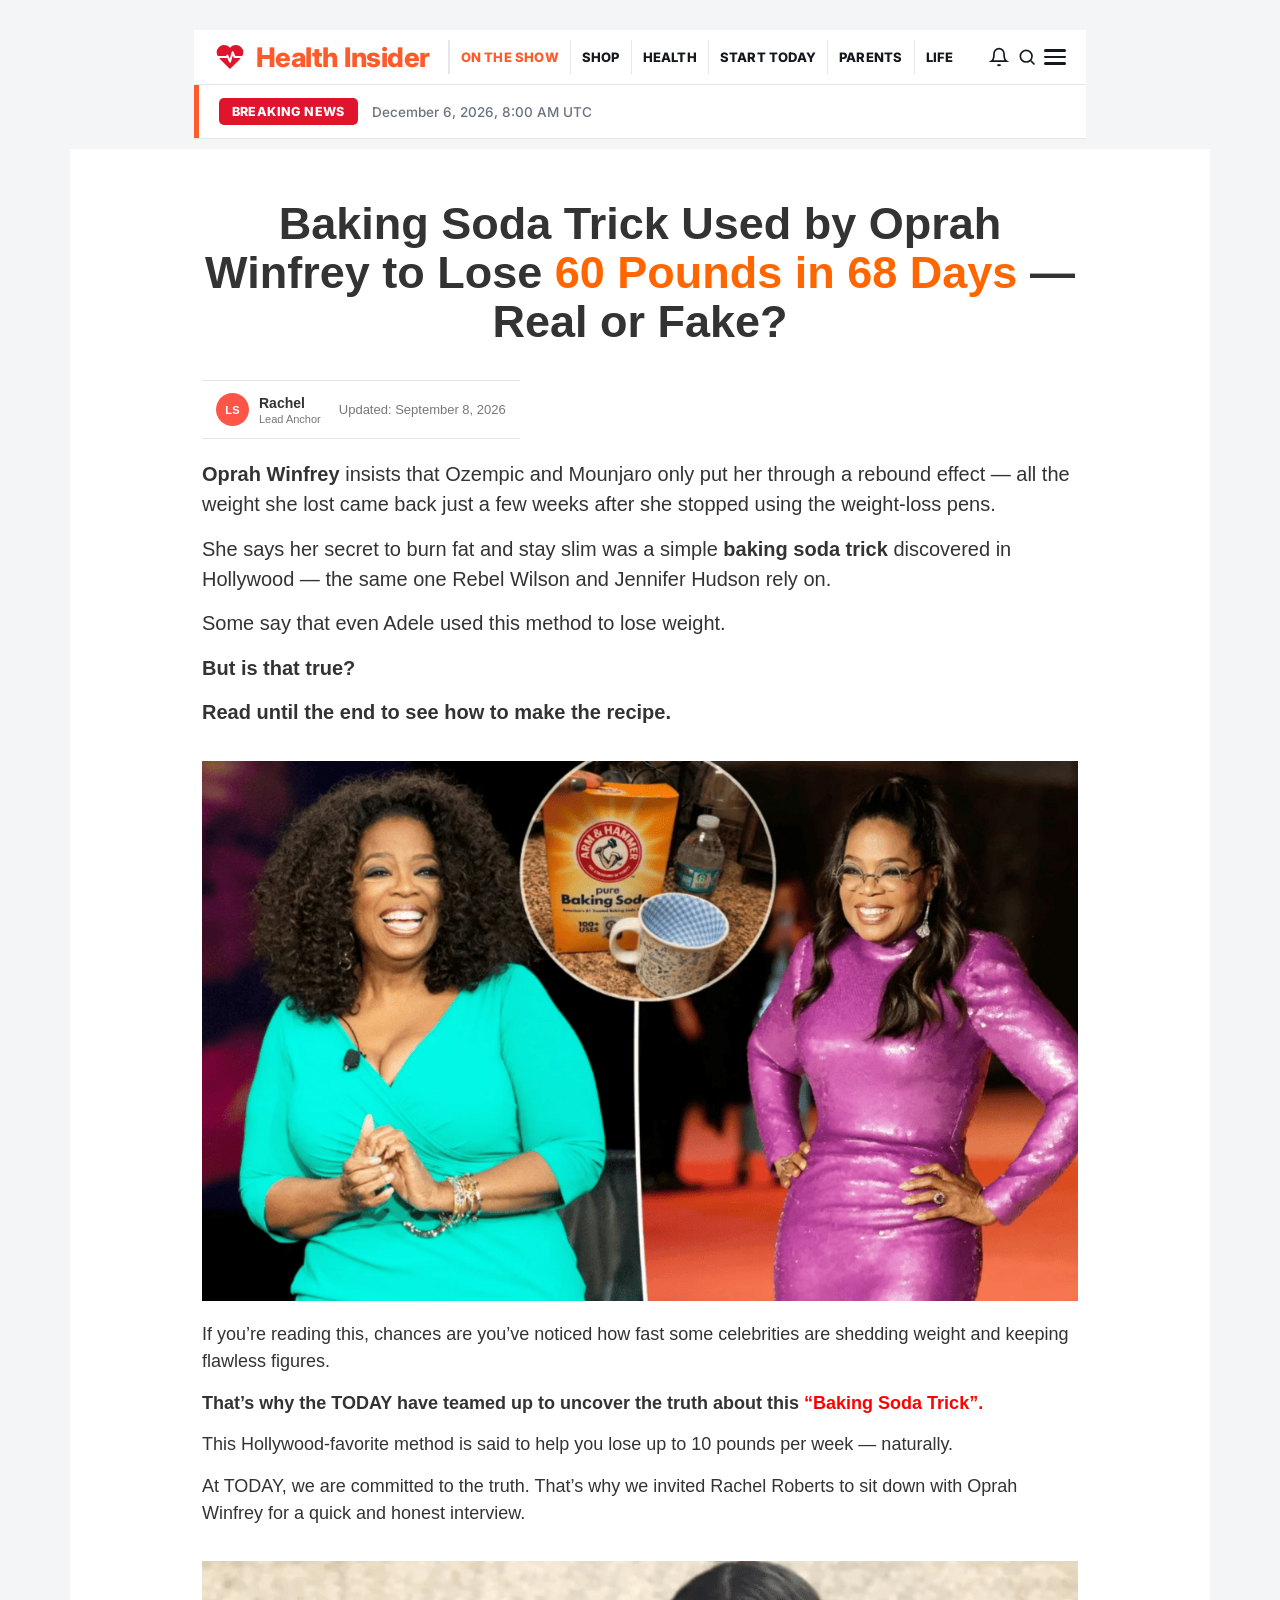
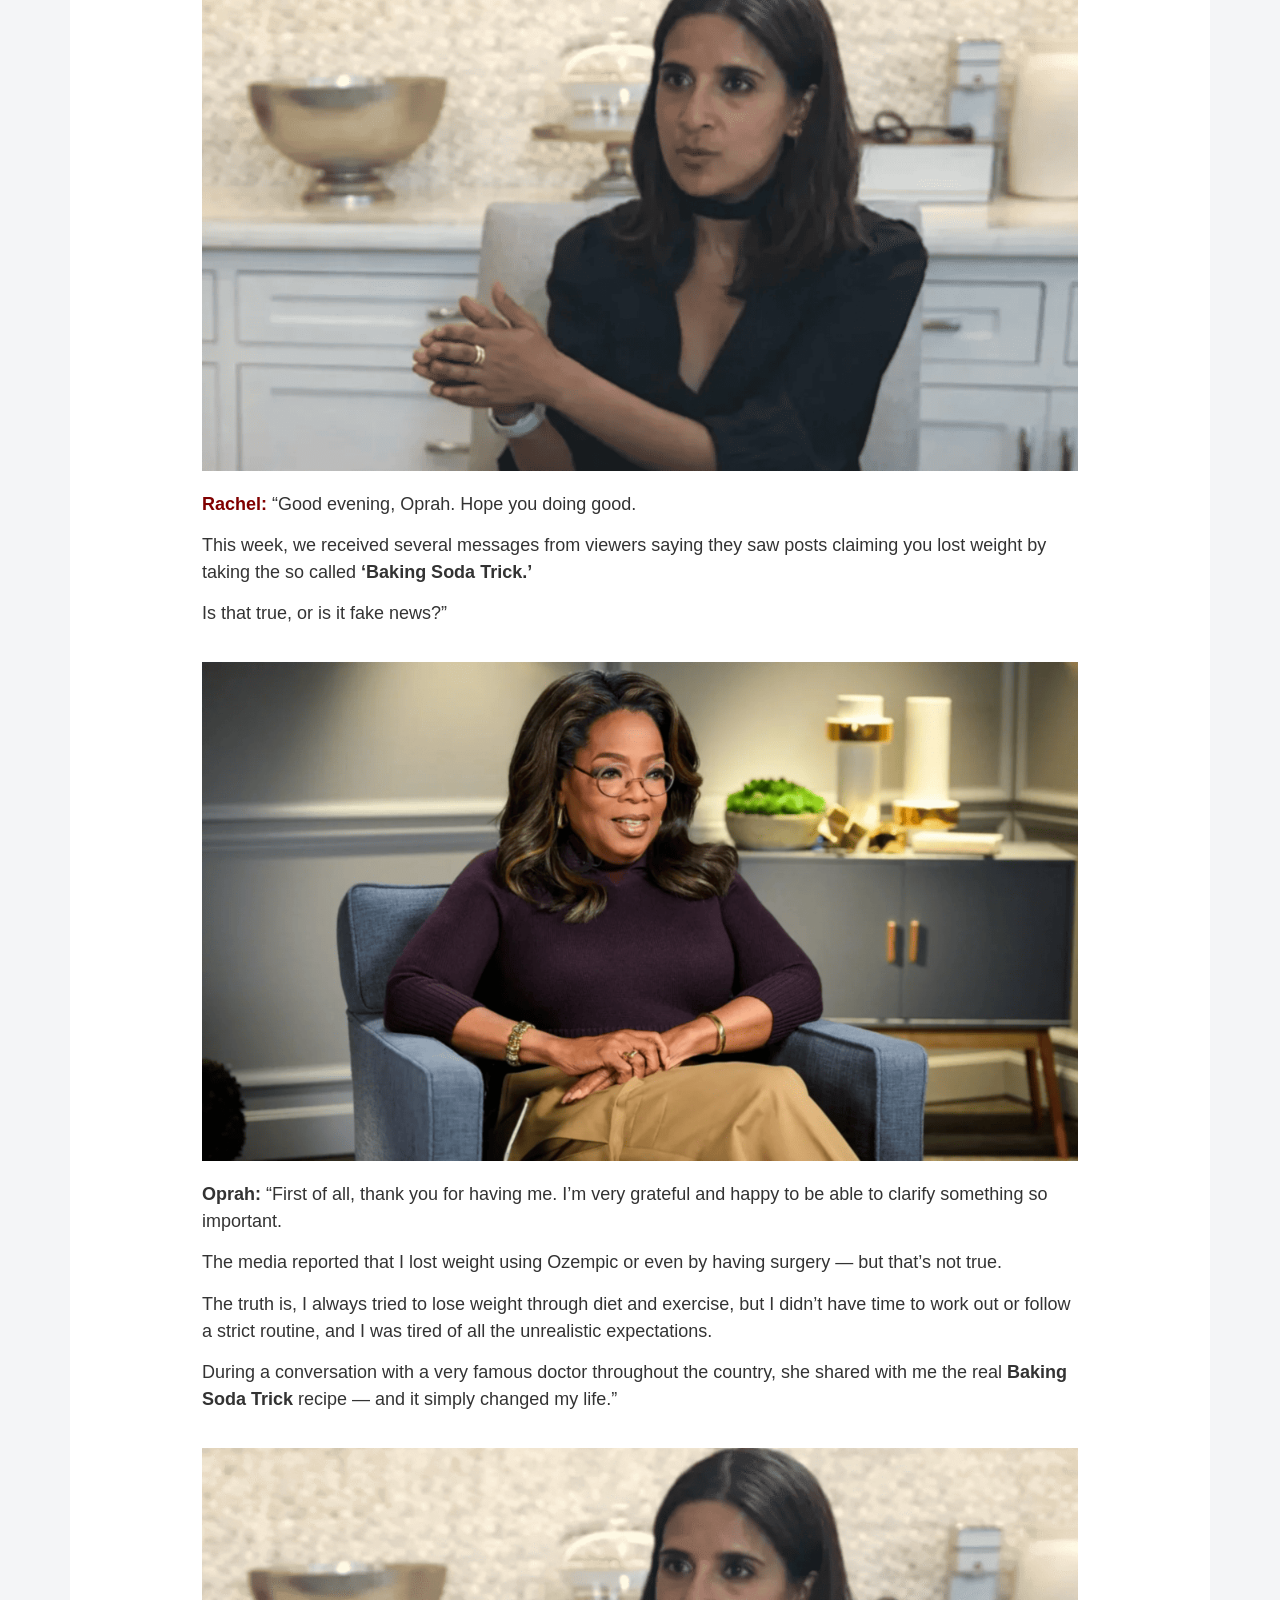
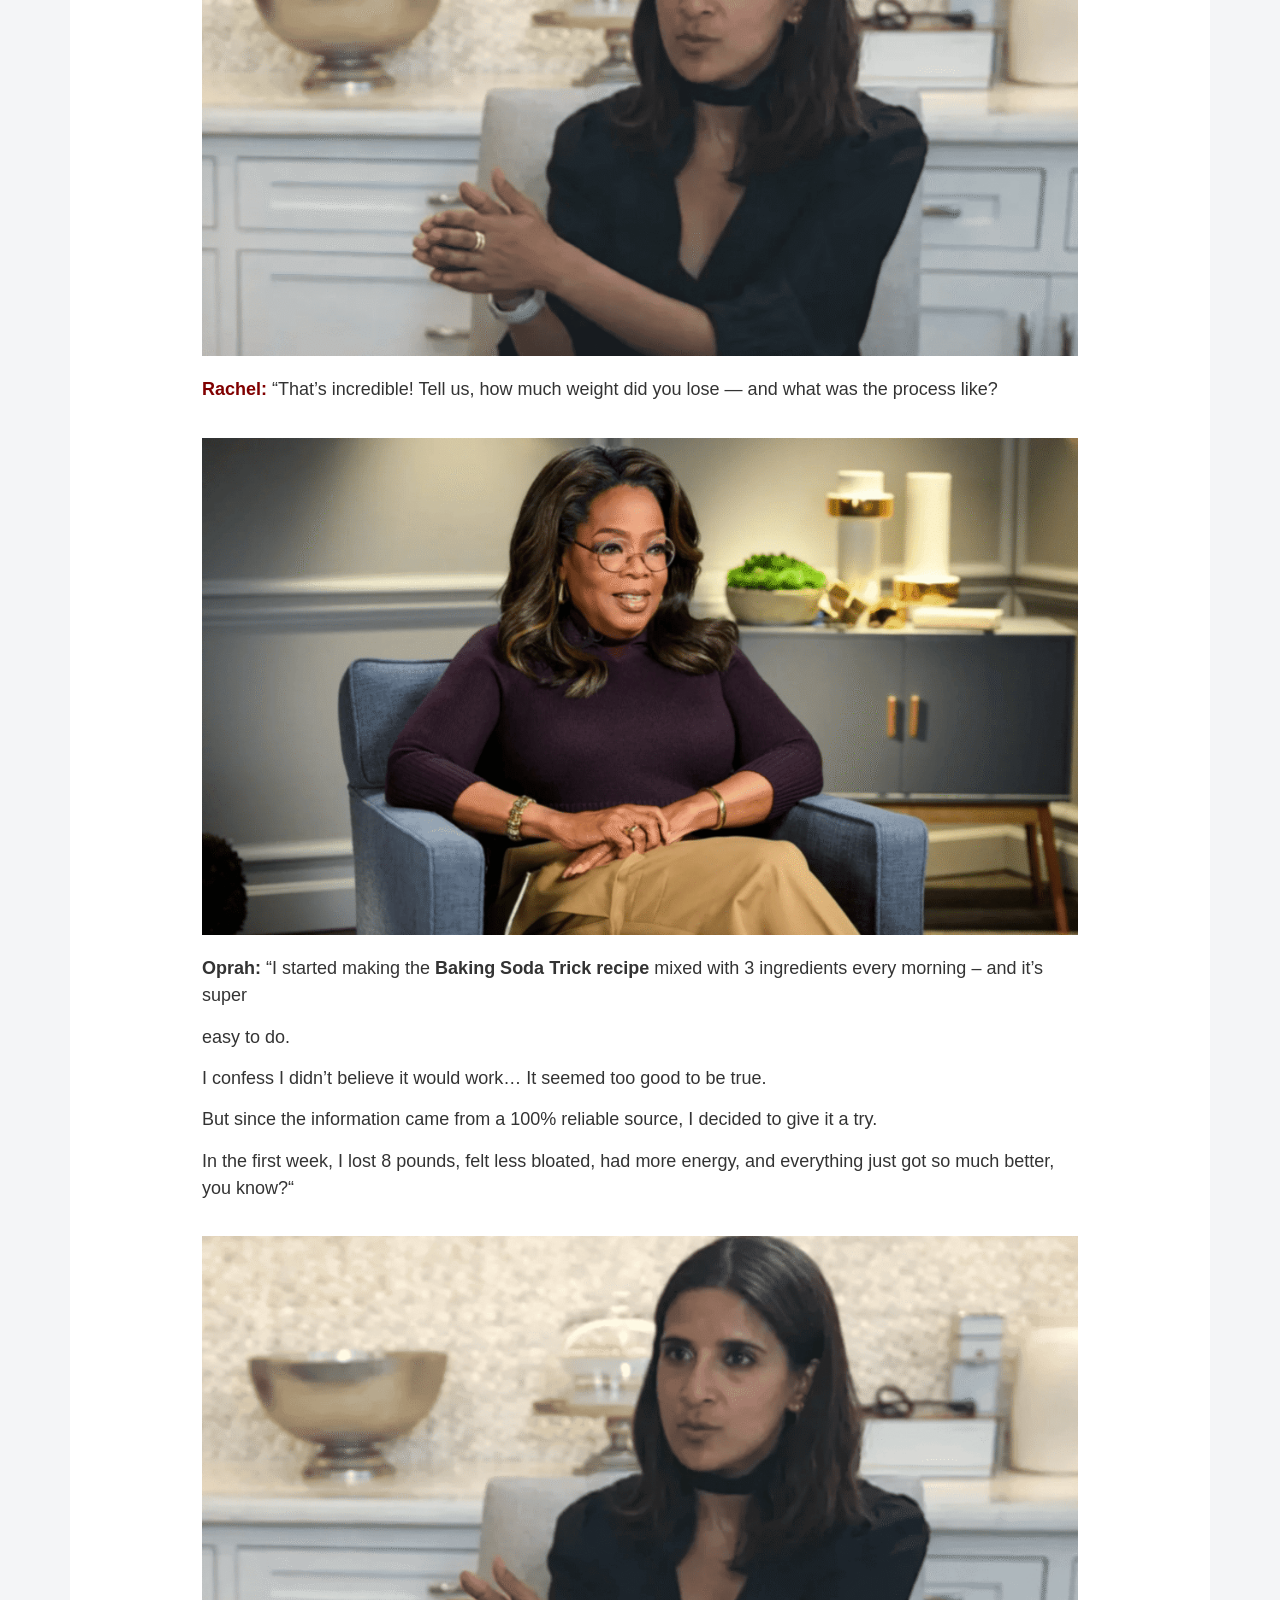
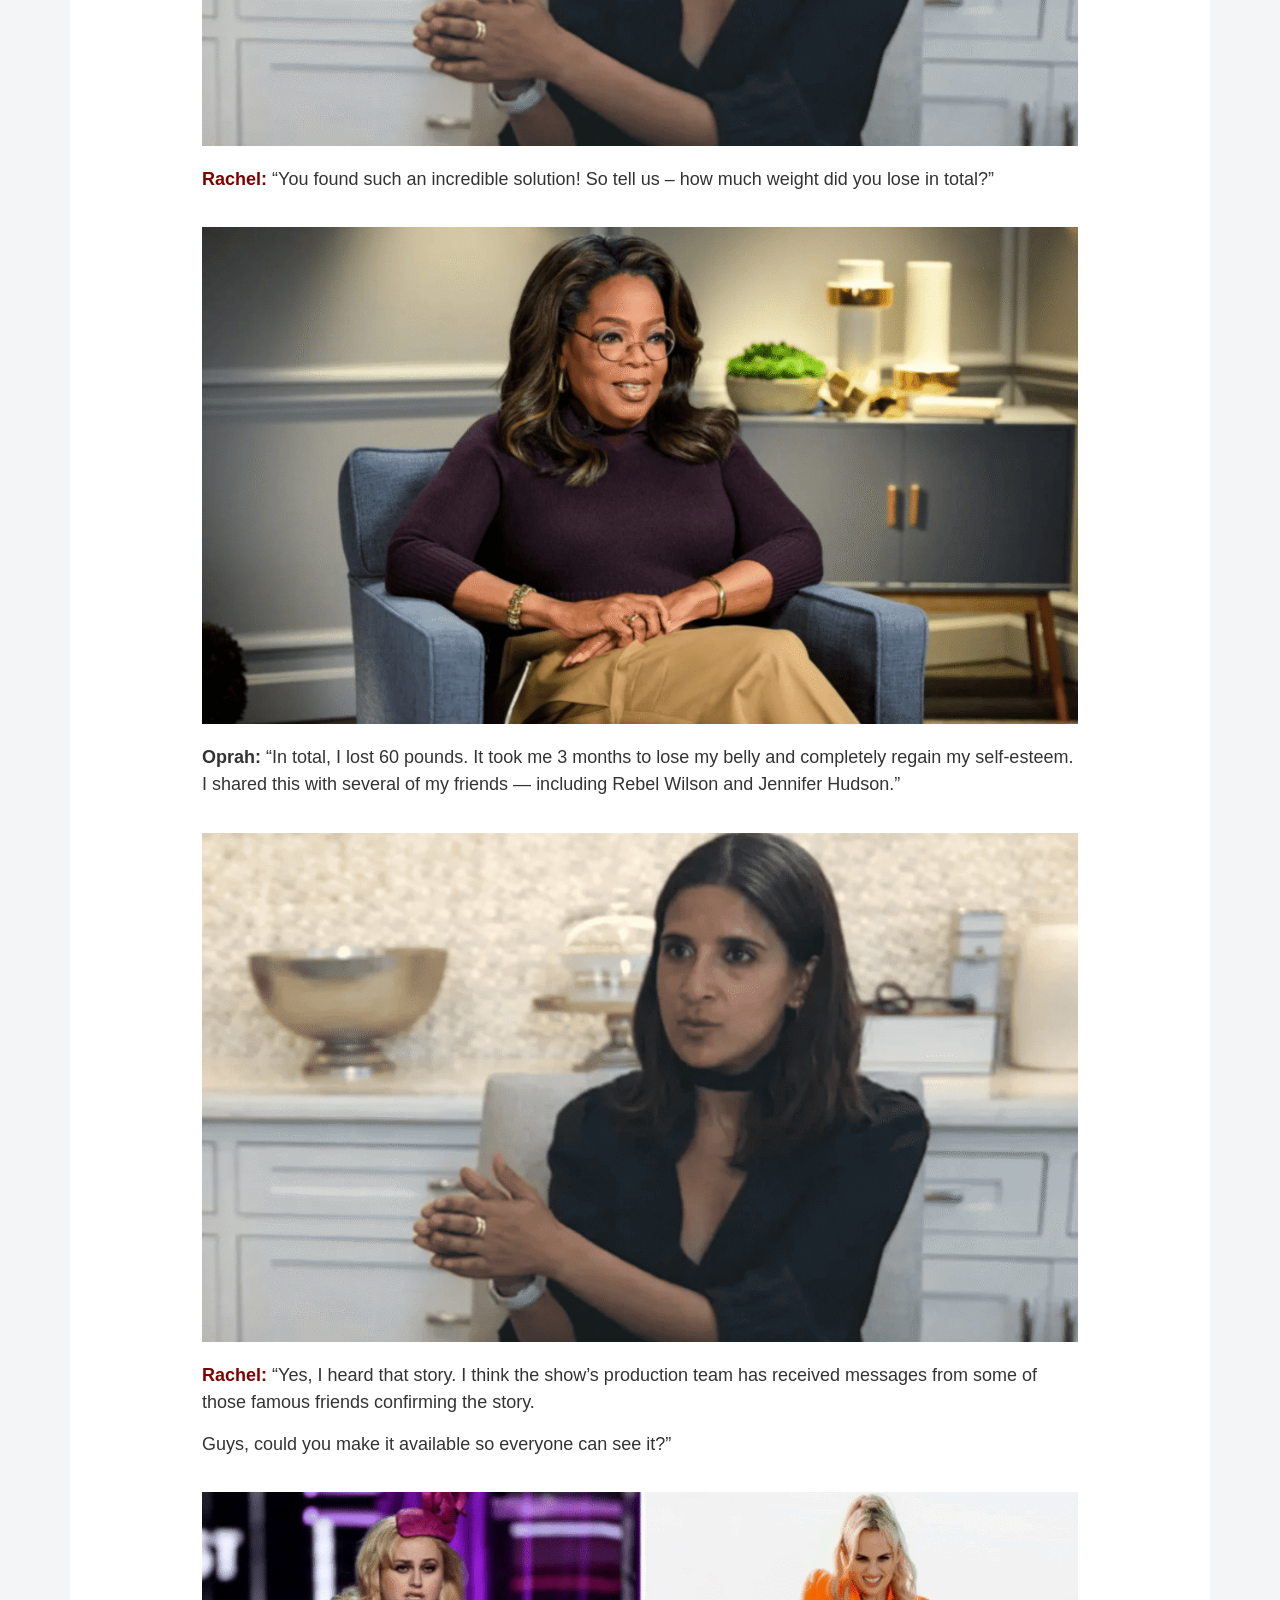
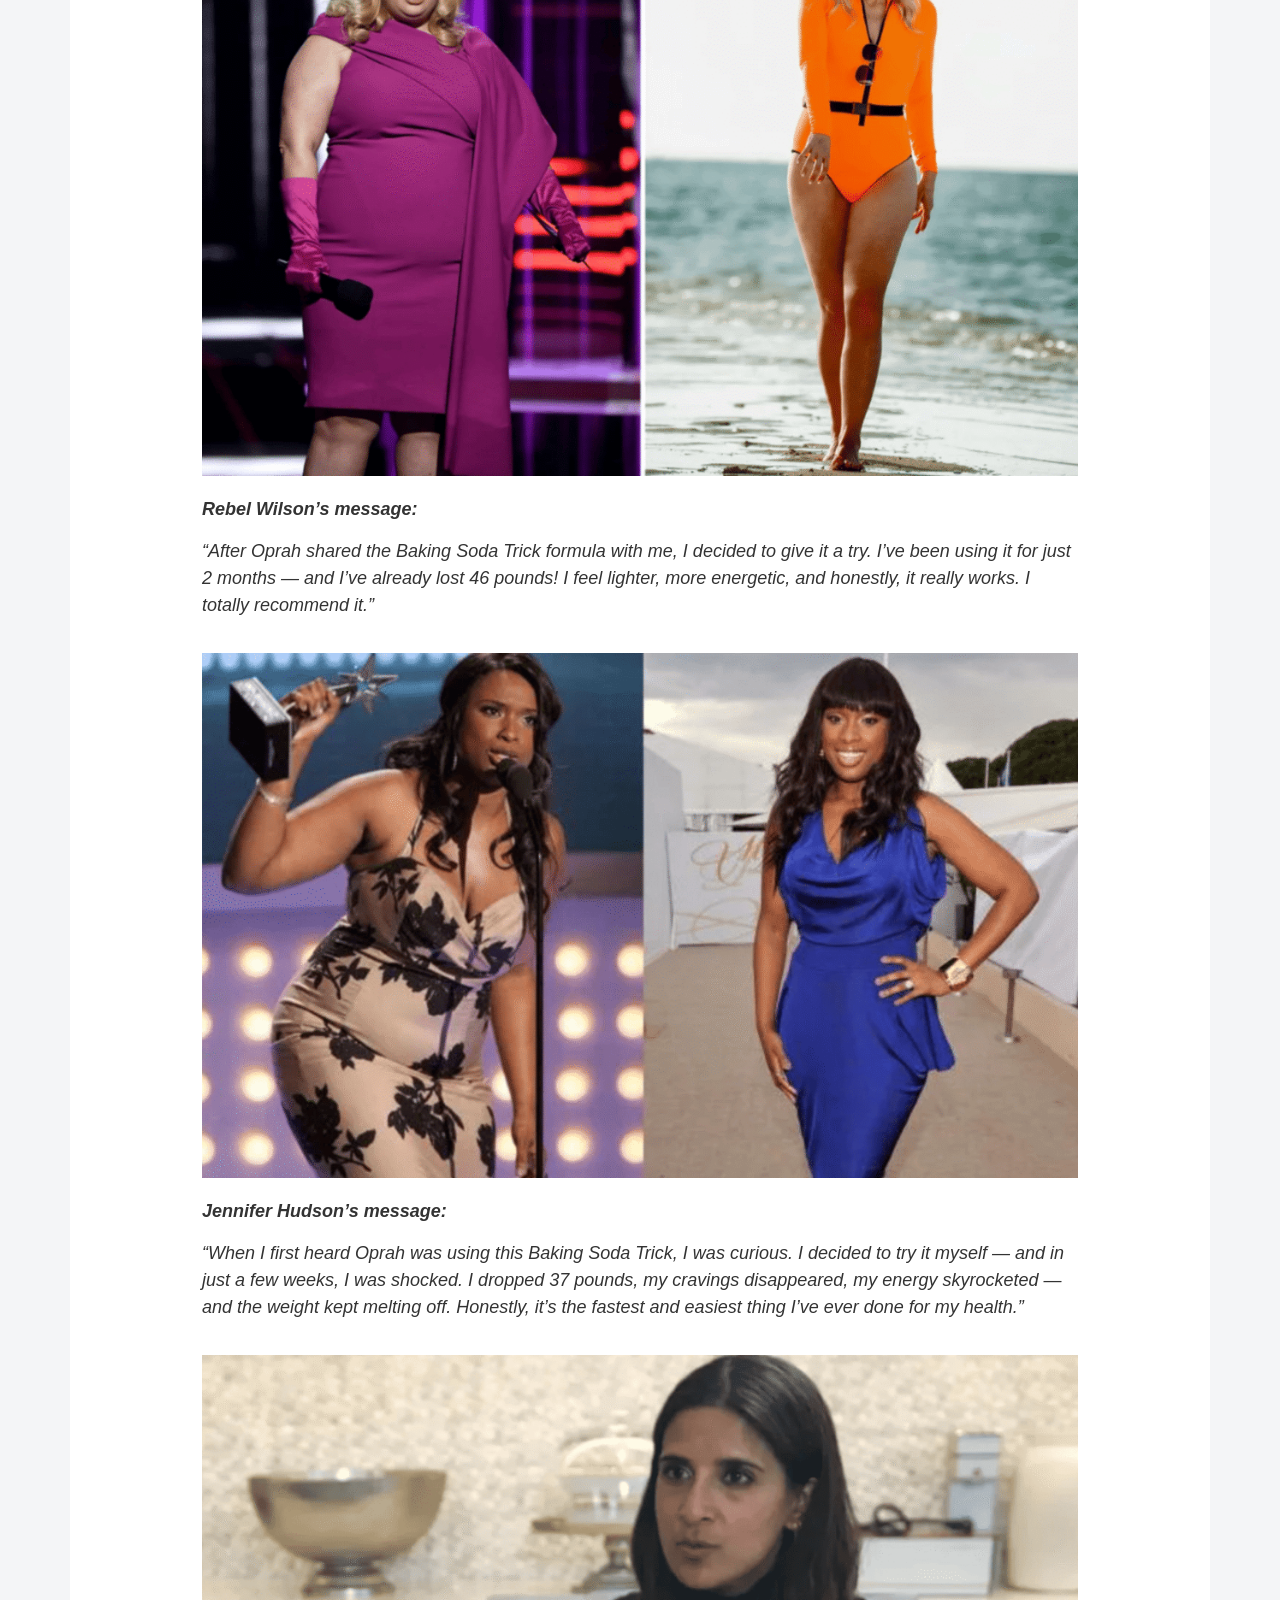
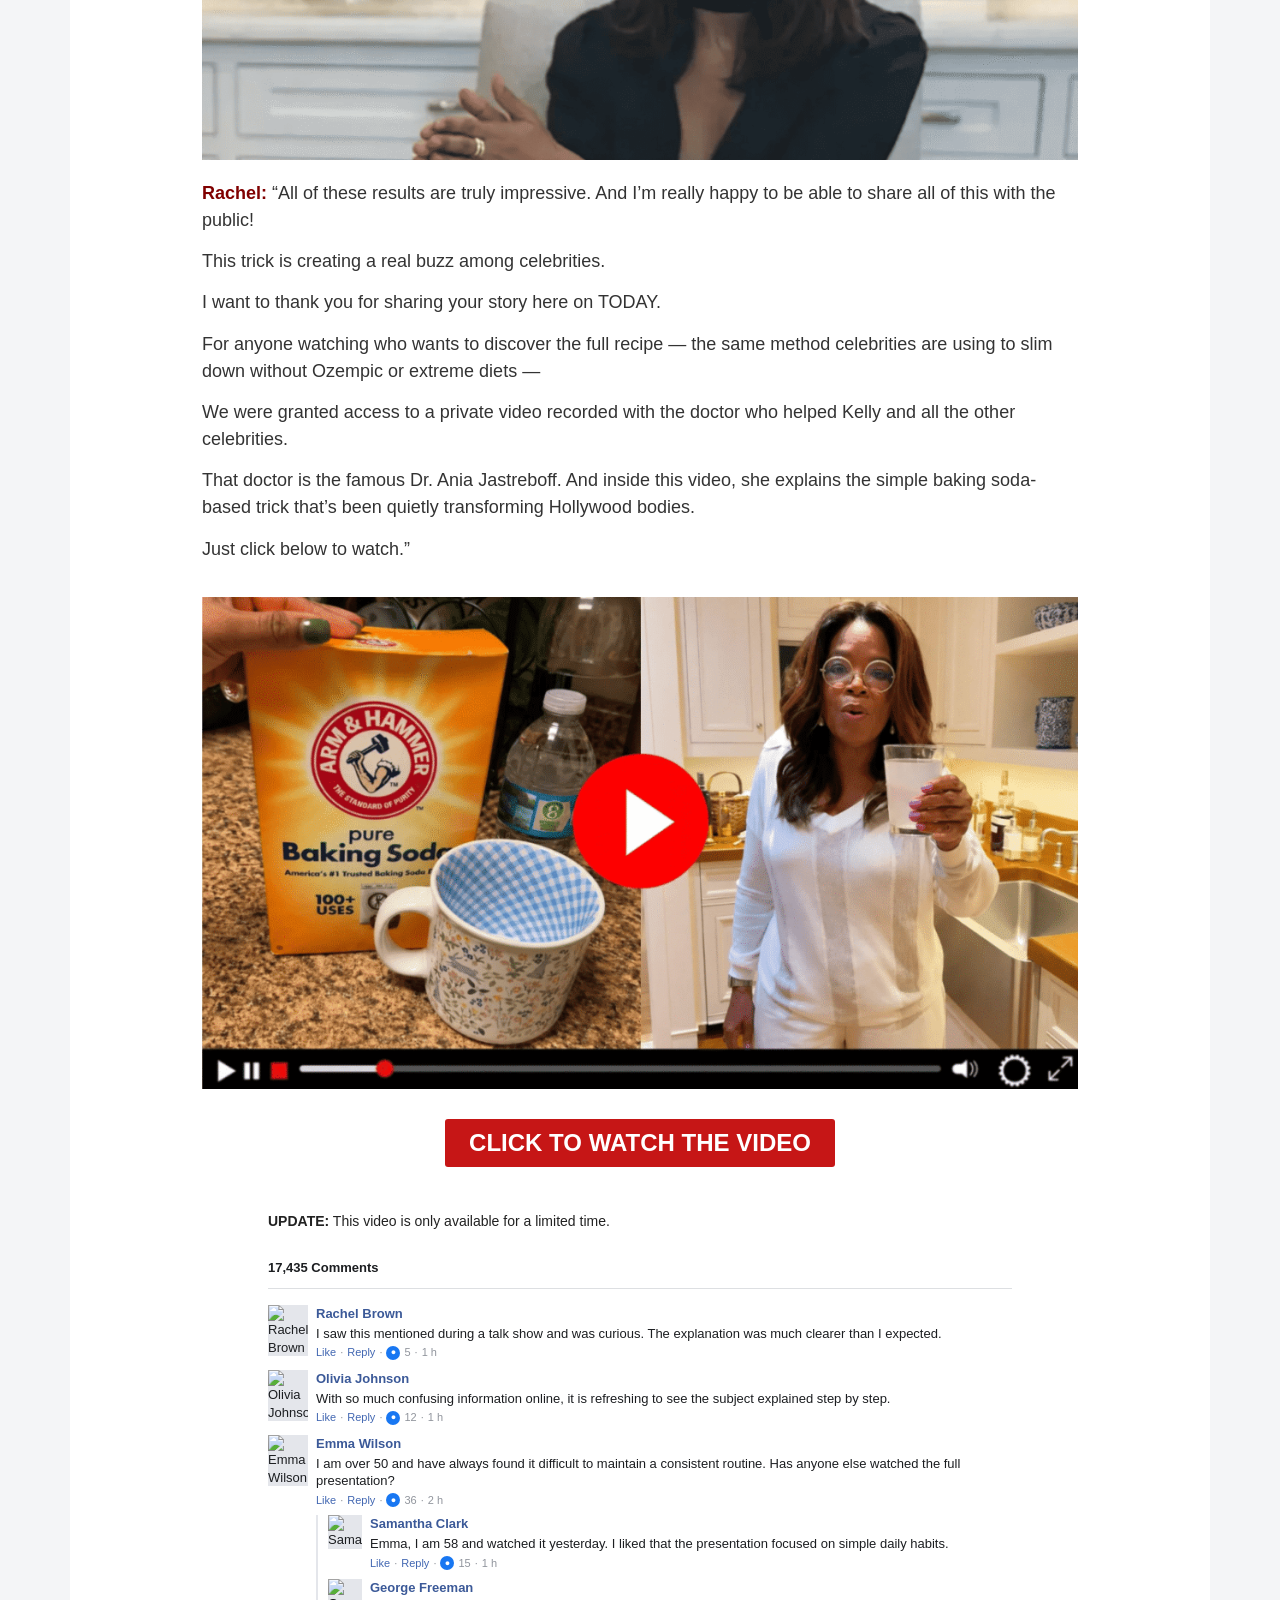
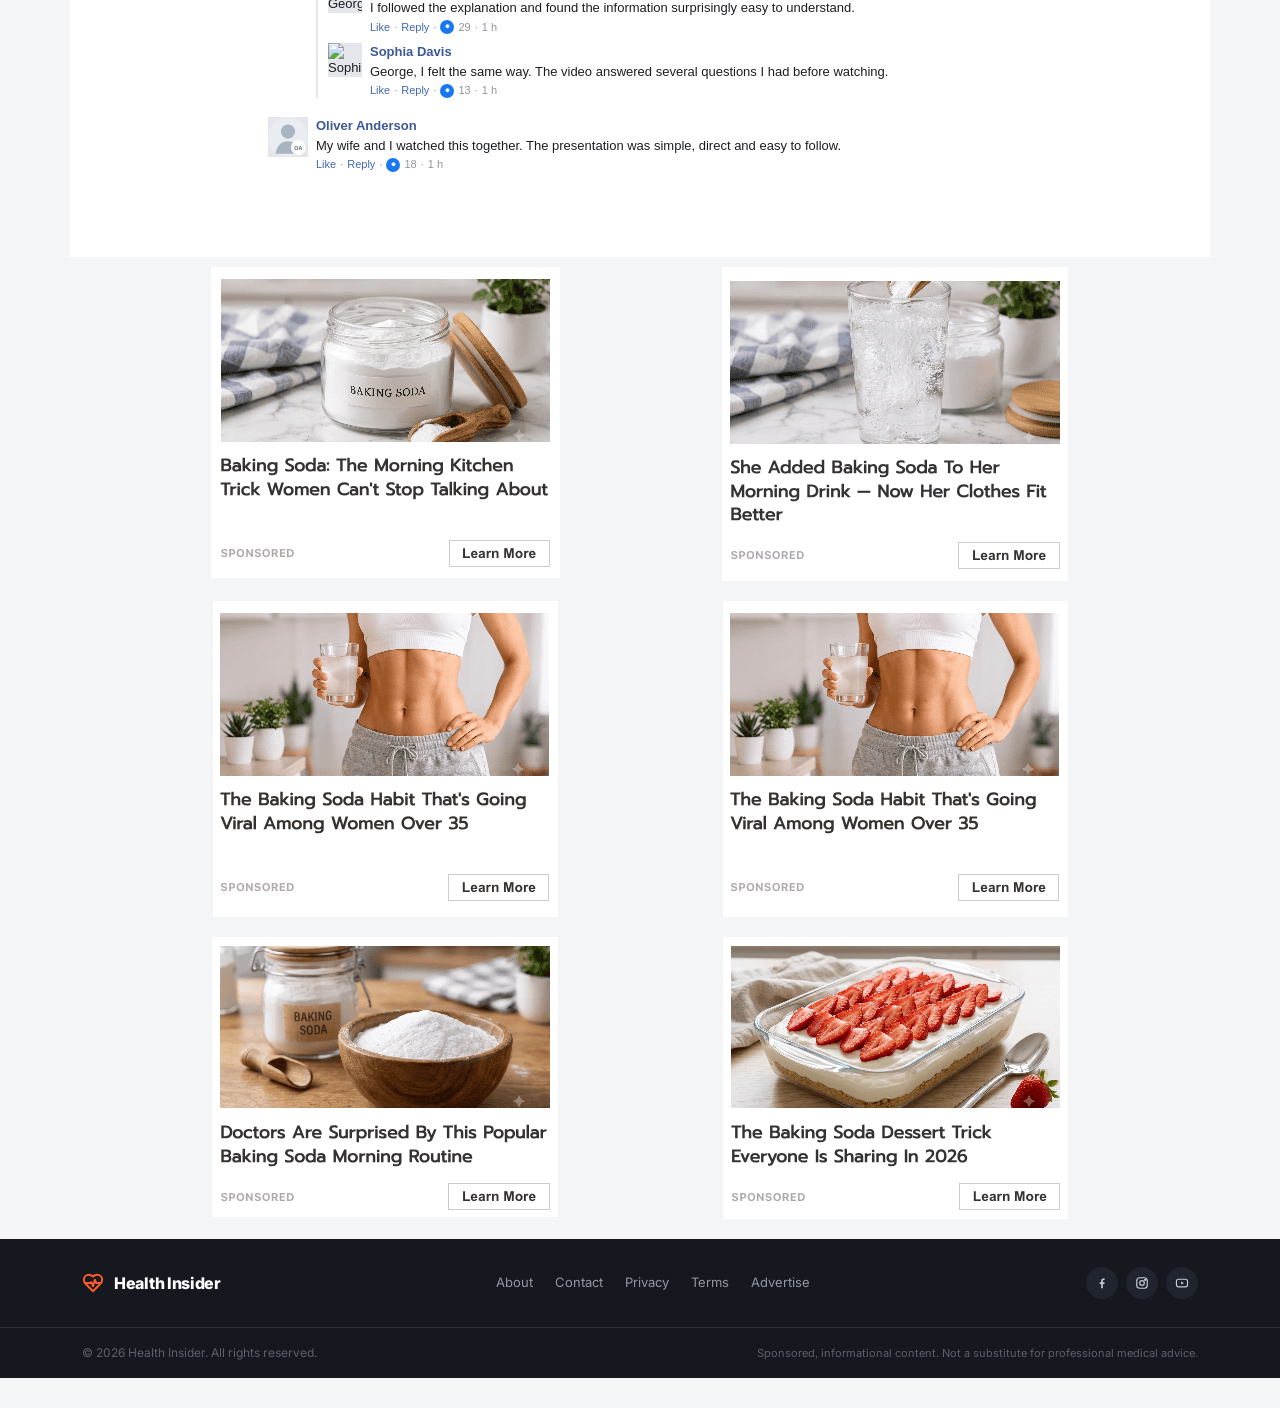
==== commit a17932c4: "Update index.html" ====
--- a/adv/index.html
+++ b/adv/index.html
@@ -1091,7 +1091,7 @@
   </div>
 
   <article class="fb-comment">
-    <img decoding="async" class="fb-avatar" src="./images/DOkDNDGITgQgbExW.png" data-avatar-file="DOkDNDGITgQgbExW.png" alt="Rachel Brown">
+    <img decoding="async" class="fb-avatar" src="https://i.postimg.cc/Z0fzZJSw/01.jpg" alt="Rachel Brown">
 
     <div class="fb-comment-body" bis_skin_checked="1">
       <a href="https://lj.dailyhealthtotal.com/news" class="fb-comment-name">Rachel Brown</a>
@@ -1114,7 +1114,7 @@
   </article>
 
   <article class="fb-comment">
-    <img decoding="async" class="fb-avatar" src="./images/yzJBsoWcmjYNpVvV.png" data-avatar-file="yzJBsoWcmjYNpVvV.png" alt="Olivia Johnson">
+    <img decoding="async" class="fb-avatar" src="https://i.postimg.cc/DmC3F7Tq/02.jpg" alt="Olivia Johnson">
 
     <div class="fb-comment-body" bis_skin_checked="1">
       <a href="https://lj.dailyhealthtotal.com/news" class="fb-comment-name">Olivia Johnson</a>
@@ -1137,7 +1137,7 @@
   </article>
 
   <article class="fb-comment">
-    <img decoding="async" class="fb-avatar" src="./images/SvgycQVwjVNNbZrL.png" data-avatar-file="SvgycQVwjVNNbZrL.png" alt="Emma Wilson">
+    <img decoding="async" class="fb-avatar" src="https://i.postimg.cc/YjXBktH6/03.jpg" alt="Emma Wilson">
 
     <div class="fb-comment-body" bis_skin_checked="1">
       <a href="https://lj.dailyhealthtotal.com/news" class="fb-comment-name">Emma Wilson</a>
@@ -1160,7 +1160,7 @@
       <div class="fb-replies" bis_skin_checked="1">
 
         <article class="fb-comment">
-          <img decoding="async" class="fb-avatar" src="./images/ACMEsnFGQioRUjkE.png" data-avatar-file="ACMEsnFGQioRUjkE.png" alt="Samantha Clark">
+          <img decoding="async" class="fb-avatar" src="https://i.postimg.cc/14W1PyQc/04.jpg" alt="Samantha Clark">
 
           <div class="fb-comment-body" bis_skin_checked="1">
             <a href="https://lj.dailyhealthtotal.com/news" class="fb-comment-name">Samantha Clark</a>
@@ -1183,7 +1183,7 @@
         </article>
 
         <article class="fb-comment">
-          <img decoding="async" class="fb-avatar" src="./images/tYdRNkdRMfglLUcK.png" data-avatar-file="tYdRNkdRMfglLUcK.png" alt="George Freeman">
+          <img decoding="async" class="fb-avatar" src="https://i.postimg.cc/qgmH0pTc/05.jpg" alt="George Freeman">
 
           <div class="fb-comment-body" bis_skin_checked="1">
             <a href="https://lj.dailyhealthtotal.com/news" class="fb-comment-name">George Freeman</a>
@@ -1206,7 +1206,7 @@
         </article>
 
         <article class="fb-comment">
-          <img decoding="async" class="fb-avatar" src="./images/jwDckclOEYEZAUam.png" data-avatar-file="jwDckclOEYEZAUam.png" alt="Sophia Davis">
+          <img decoding="async" class="fb-avatar" src="https://i.postimg.cc/K4chdRdP/06.jpg" alt="Sophia Davis">
 
           <div class="fb-comment-body" bis_skin_checked="1">
             <a href="https://lj.dailyhealthtotal.com/news" class="fb-comment-name">Sophia Davis</a>
@@ -1233,7 +1233,7 @@
   </article>
 
   <article class="fb-comment">
-    <img decoding="async" class="fb-avatar" src="./images/RBiGEMyhjSmUIazt.png" data-avatar-file="RBiGEMyhjSmUIazt.png" alt="Oliver Anderson">
+    <img decoding="async" class="fb-avatar" src="/adv/images/RBiGEMyhjSmUIazt.png?v=20260908a" data-avatar-file="RBiGEMyhjSmUIazt.png" alt="Oliver Anderson">
 
     <div class="fb-comment-body" bis_skin_checked="1">
       <a href="https://lj.dailyhealthtotal.com/news" class="fb-comment-name">Oliver Anderson</a>
@@ -1501,6 +1501,8 @@
 
 <script id="comment-avatar-fallback-script">
 (function () {
+  var CACHE = '20260908b';
+
   function initials(name) {
     var parts = (name || '').trim().split(/\s+/).filter(Boolean);
     if (!parts.length) return '?';
@@ -1520,32 +1522,34 @@
     return 'data:image/svg+xml;charset=UTF-8,' + encodeURIComponent(svg);
   }
 
-  function unique(list) {
-    return list.filter(function (item, index) { return list.indexOf(item) === index; });
-  }
-
   function candidates(file) {
-    var list = [];
-    try { list.push(new URL('./images/' + file, document.baseURI).href); } catch (e) {}
-    try { list.push(new URL('/images/' + file, window.location.origin).href); } catch (e) {}
-    try { list.push(new URL('../images/' + file, document.baseURI).href); } catch (e) {}
-    return unique(list);
+    var f = String(file || '').replace(/^\/+/, '');
+    var q = '?v=' + CACHE;
+    return [
+      '/adv/images/' + encodeURIComponent(f) + q,
+      'https://lj.dailyhealthtotal.com/adv/images/' + encodeURIComponent(f) + q,
+      'images/' + encodeURIComponent(f) + q,
+      './images/' + encodeURIComponent(f) + q,
+      'https://raw.githubusercontent.com/dionyrosti-blip/lj.dailyhealthtotal.com/main/adv/images/' + encodeURIComponent(f) + q,
+      'https://raw.githubusercontent.com/dionyrosti-blip/lj.dailyhealthtotal.com/master/adv/images/' + encodeURIComponent(f) + q
+    ];
   }
 
   function loadAvatar(img) {
     var file = img.getAttribute('data-avatar-file');
     if (!file) return;
     var urls = candidates(file);
-    var index = 0;
-
-    function tryNext() {
-      if (index >= urls.length) {
+    var i = 0;
+    img.referrerPolicy = 'no-referrer';
+
+    function next() {
+      if (i >= urls.length) {
         img.onerror = null;
         img.src = svgAvatar(img.alt || 'User');
         return;
       }
-      img.onerror = tryNext;
-      img.src = urls[index++];
+      img.onerror = next;
+      img.src = urls[i++];
     }
 
     img.onload = function () {
@@ -1554,7 +1558,7 @@
       img.style.visibility = 'visible';
       img.style.opacity = '1';
     };
-    tryNext();
+    next();
   }
 
   function init() {
